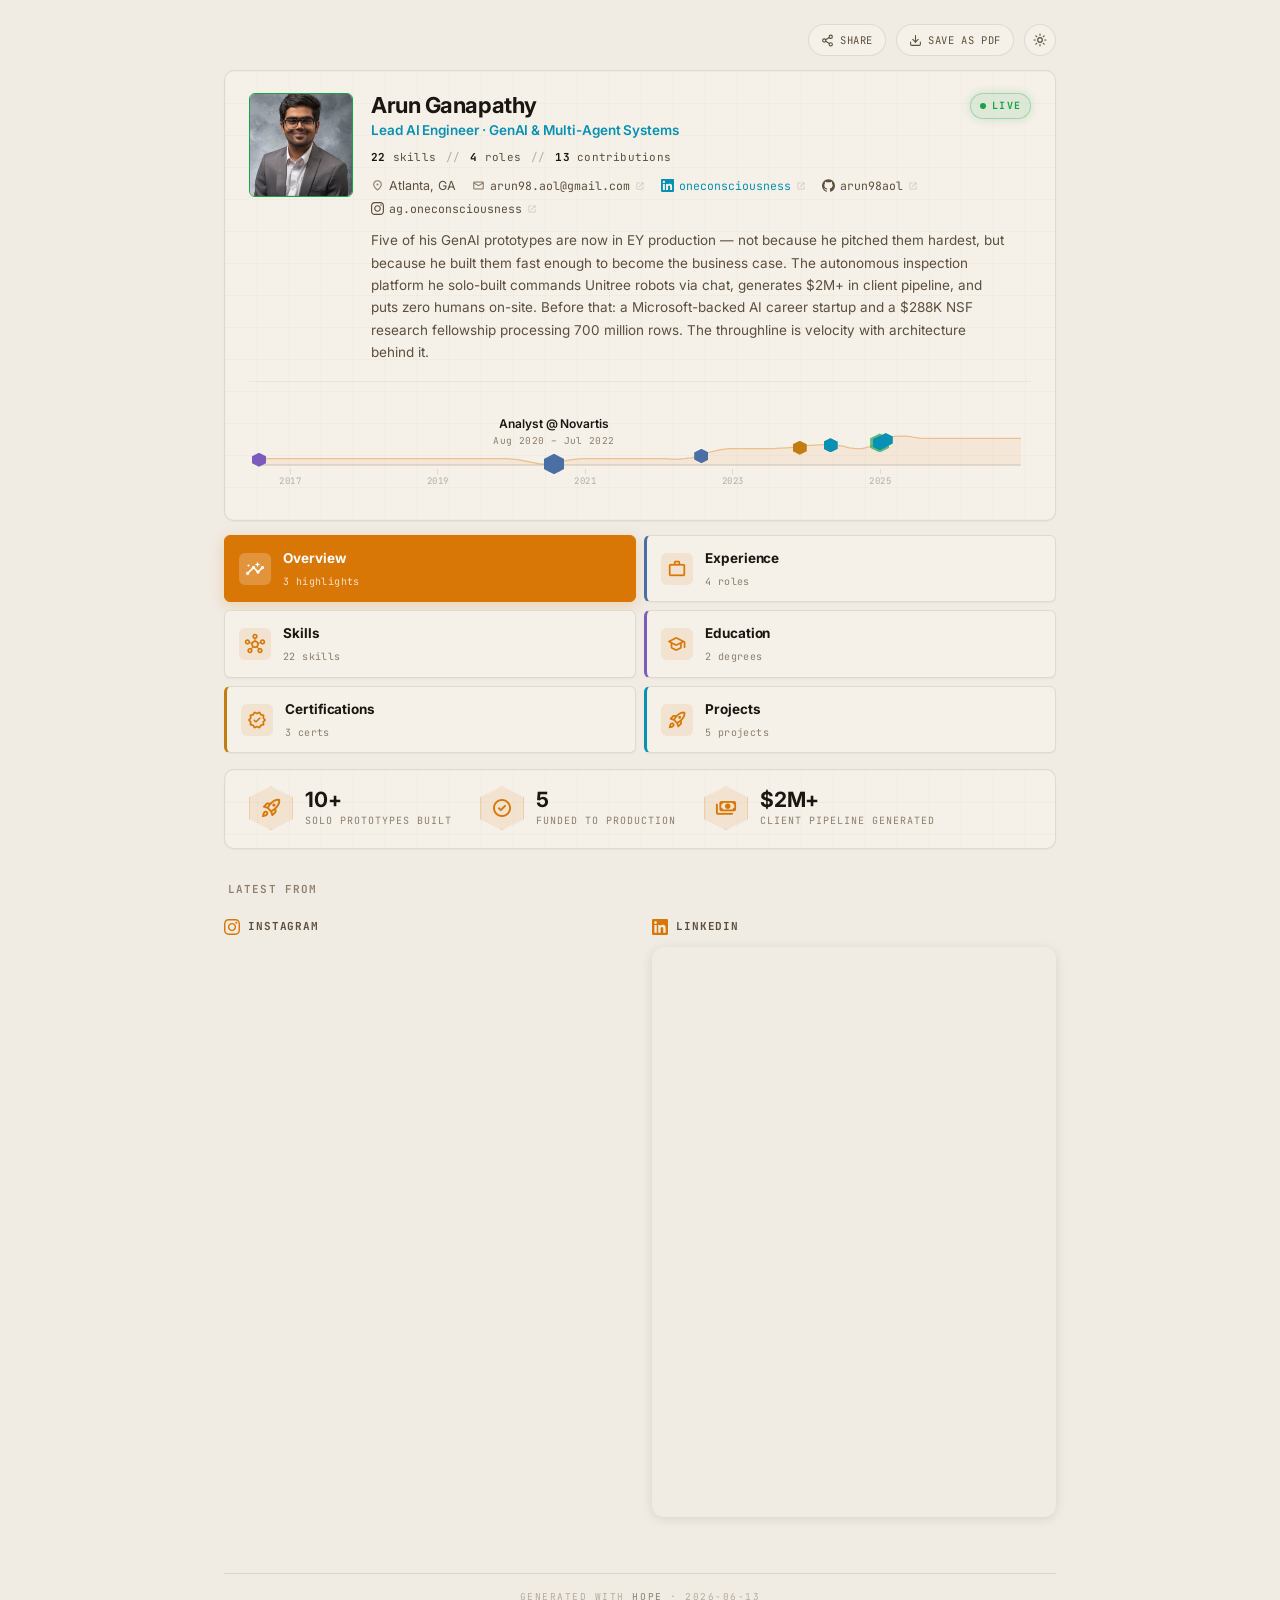
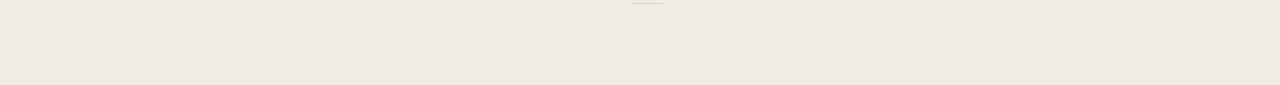
==== index.html @ b99823ac "Add live Instagram + LinkedIn post embeds to Overview pane" ====
<!doctype html>
<html data-hope-mode="published" lang="en" data-theme="light">
<head>
<meta charset="utf-8" />
<meta name="viewport" content="width=device-width, initial-scale=1" />
<title>Arun Ganapathy — Portfolio</title>
<meta name="hope:share-url" content="https://oneconsciousness.github.io/sonnet-4-6/" />
<meta property="og:type" content="profile" />
<meta property="og:title" content="Arun Ganapathy — Lead AI Engineer · GenAI &amp; Multi-Agent Systems" />
<meta property="og:description" content="AI engineer at EY who solo-builds GenAI prototypes in days — 5 reached production, $2M+ in client pipeline. Microsoft-backed founder, NSF researcher." />
<meta property="og:url" content="https://oneconsciousness.github.io/sonnet-4-6/" />
<meta property="og:image" content="https://oneconsciousness.github.io/sonnet-4-6/og-image.png" />
<meta property="og:image:width" content="1200" />
<meta property="og:image:height" content="630" />
<meta name="twitter:card" content="summary_large_image" />
<meta name="twitter:title" content="Arun Ganapathy — Lead AI Engineer · GenAI &amp; Multi-Agent Systems" />
<meta name="twitter:description" content="AI engineer at EY who solo-builds GenAI prototypes in days — 5 reached production, $2M+ in client pipeline. Microsoft-backed founder, NSF researcher." />
<meta name="twitter:image" content="https://oneconsciousness.github.io/sonnet-4-6/og-image.png" />
<meta name="generator" content="Hope — github.com/oneconsciousness/claude-job-hunt-with-hope" />
<script type="application/ld+json">
{
  "@context": "https://schema.org",
  "@type": "ProfilePage",
  "dateCreated": "2026-06-13",
  "about": { "@type": "Person", "name": "Arun Ganapathy", "jobTitle": "Lead AI Engineer · GenAI &amp; Multi-Agent Systems" },
  "creator": {
    "@type": "SoftwareApplication",
    "name": "Hope",
    "applicationCategory": "BusinessApplication",
    "url": "https://github.com/oneconsciousness/claude-job-hunt-with-hope"
  }
}
</script>
<link rel="preconnect" href="https://fonts.googleapis.com">
<link rel="preconnect" href="https://fonts.gstatic.com" crossorigin>
<link href="https://fonts.googleapis.com/css2?family=Inter:wght@400;500;600;700;800&family=JetBrains+Mono:wght@400;500;600;700&display=swap" rel="stylesheet">
<link href="https://fonts.googleapis.com/css2?family=Material+Symbols+Rounded:opsz,wght,FILL,GRAD@20..48,400..700,0..1,-50..200" rel="stylesheet">
<script>
(function () {
  try {
    var t = localStorage.getItem('hope-portfolio-theme');
    if (t === 'light' || t === 'dark') document.documentElement.setAttribute('data-theme', t);
  } catch (e) {}
})();
</script>
<link rel="stylesheet" href="portfolio.css" />
</head>
<body>
<div class="wrap" id="top">

  <div class="topbar materialize">
    <div class="share-wrap">
      <button id="share-btn" class="action-btn" type="button" aria-label="Share this portfolio" aria-haspopup="true" aria-expanded="false">
        <svg viewBox="0 0 24 24" fill="none" stroke="currentColor" stroke-width="2" stroke-linecap="round" stroke-linejoin="round"><circle cx="18" cy="5" r="3"></circle><circle cx="6" cy="12" r="3"></circle><circle cx="18" cy="19" r="3"></circle><path d="M8.59 13.51l6.83 3.98M15.41 6.51l-6.82 3.98"></path></svg>
        <span>Share</span>
      </button>
      <div id="share-menu" hidden role="menu" aria-label="Share this portfolio">
        <button class="share-item" type="button" role="menuitem" data-share="copy"><svg viewBox="0 0 24 24" fill="none" stroke="currentColor" stroke-width="2" stroke-linecap="round" stroke-linejoin="round"><path d="M10 13a5 5 0 0 0 7.54.54l3-3a5 5 0 0 0-7.07-7.07l-1.72 1.71"></path><path d="M14 11a5 5 0 0 0-7.54-.54l-3 3a5 5 0 0 0 7.07 7.07l1.71-1.71"></path></svg>Copy link</button>
        <button class="share-item" type="button" role="menuitem" data-share="linkedin"><svg xmlns="http://www.w3.org/2000/svg" viewBox="0 0 24 24" fill="currentColor"><path d="M20.447 20.452h-3.554v-5.569c0-1.328-.027-3.037-1.852-3.037-1.853 0-2.136 1.445-2.136 2.939v5.667H9.351V9h3.414v1.561h.046c.477-.9 1.637-1.85 3.37-1.85 3.601 0 4.267 2.37 4.267 5.455v6.286zM5.337 7.433c-1.144 0-2.063-.926-2.063-2.065 0-1.138.92-2.063 2.063-2.063 1.14 0 2.064.925 2.064 2.063 0 1.139-.925 2.065-2.064 2.065zm1.782 13.019H3.555V9h3.564v11.452zM22.225 0H1.771C.792 0 0 .774 0 1.729v20.542C0 23.227.792 24 1.771 24h20.451C23.2 24 24 23.227 24 22.271V1.729C24 .774 23.2 0 22.222 0h.003z"/></svg>LinkedIn</button>
        <button class="share-item" type="button" role="menuitem" data-share="x"><svg xmlns="http://www.w3.org/2000/svg" viewBox="0 0 24 24" fill="currentColor"><path d="M14.234 10.162 22.977 0h-2.072l-7.591 8.824L7.251 0H.258l9.168 13.343L.258 24H2.33l8.016-9.318L16.749 24h6.993zm-2.837 3.299-.929-1.329L3.076 1.56h3.182l5.965 8.532.929 1.329 7.754 11.09h-3.182z"/></svg>X</button>
        <button class="share-item" type="button" role="menuitem" data-share="whatsapp"><svg xmlns="http://www.w3.org/2000/svg" viewBox="0 0 24 24" fill="currentColor"><path d="M17.472 14.382c-.297-.149-1.758-.867-2.03-.967-.273-.099-.471-.148-.67.15-.197.297-.767.966-.94 1.164-.173.199-.347.223-.644.075-.297-.15-1.255-.463-2.39-1.475-.883-.788-1.48-1.761-1.653-2.059-.173-.297-.018-.458.13-.606.134-.133.298-.347.446-.52.149-.174.198-.298.298-.497.099-.198.05-.371-.025-.52-.075-.149-.669-1.612-.916-2.207-.242-.579-.487-.5-.669-.51-.173-.008-.371-.01-.57-.01-.198 0-.52.074-.792.372-.272.297-1.04 1.016-1.04 2.479 0 1.462 1.065 2.875 1.213 3.074.149.198 2.096 3.2 5.077 4.487.709.306 1.262.489 1.694.625.712.227 1.36.195 1.871.118.571-.085 1.758-.719 2.006-1.413.248-.694.248-1.289.173-1.413-.074-.124-.272-.198-.57-.347m-5.421 7.403h-.004a9.87 9.87 0 01-5.031-1.378l-.361-.214-3.741.982.998-3.648-.235-.374a9.86 9.86 0 01-1.51-5.26c.001-5.45 4.436-9.884 9.888-9.884 2.64 0 5.122 1.03 6.988 2.898a9.825 9.825 0 012.893 6.994c-.003 5.45-4.437 9.884-9.885 9.884m8.413-18.297A11.815 11.815 0 0012.05 0C5.495 0 .16 5.335.157 11.892c0 2.096.547 4.142 1.588 5.945L.057 24l6.305-1.654a11.882 11.882 0 005.683 1.448h.005c6.554 0 11.89-5.335 11.893-11.893a11.821 11.821 0 00-3.48-8.413Z"/></svg>WhatsApp</button>
        <button class="share-item" type="button" role="menuitem" data-share="email"><svg viewBox="0 0 24 24" fill="none" stroke="currentColor" stroke-width="2" stroke-linecap="round" stroke-linejoin="round"><path d="M4 4h16c1.1 0 2 .9 2 2v12c0 1.1-.9 2-2 2H4c-1.1 0-2-.9-2-2V6c0-1.1.9-2 2-2z"></path><polyline points="22,6 12,13 2,6"></polyline></svg>Email</button>
      </div>
    </div>
    <button id="pdf-btn" class="action-btn" type="button" aria-label="Save as PDF">
      <svg viewBox="0 0 24 24" fill="none" stroke="currentColor" stroke-width="2" stroke-linecap="round" stroke-linejoin="round"><path d="M21 15v4a2 2 0 0 1-2 2H5a2 2 0 0 1-2-2v-4"></path><path d="M7 10l5 5 5-5"></path><path d="M12 15V3"></path></svg>
      <span>Save as PDF</span>
    </button>
    <button id="theme-toggle" class="theme-toggle" aria-label="Toggle theme" type="button">
      <svg class="icon-sun" viewBox="0 0 24 24" fill="none" stroke="currentColor" stroke-width="2" stroke-linecap="round" stroke-linejoin="round"><circle cx="12" cy="12" r="4"></circle><path d="M12 2v2M12 20v2M4.93 4.93l1.41 1.41M17.66 17.66l1.41 1.41M2 12h2M20 12h2M4.93 19.07l1.41-1.41M17.66 6.34l1.41-1.41"></path></svg>
      <svg class="icon-moon" viewBox="0 0 24 24" fill="none" stroke="currentColor" stroke-width="2" stroke-linecap="round" stroke-linejoin="round"><path d="M21 12.79A9 9 0 1 1 11.21 3 7 7 0 0 0 21 12.79z"></path></svg>
    </button>
  </div>

  <!-- IDENTITY -->
  <div class="identity-card materialize stagger-1">
    <div class="identity-row">
      <label class="photo-upload has-photo" id="photo-upload" for="photo-input">
        <span class="upload-prompt"><span class="material-symbols-rounded">add_a_photo</span><span>Photo</span></span>
        <img id="photo-preview" src="[data-uri]" alt="Arun Ganapathy" />
        <input type="file" accept="image/*" id="photo-input" />
        <button class="photo-remove" id="photo-remove" type="button" aria-label="Remove photo">
          <span class="material-symbols-rounded">close</span>
        </button>
      </label>
      <div class="identity-info">
        <div class="identity-top">
          <div class="identity-name-block">
            <h1 class="name">Arun Ganapathy</h1>
            <p class="headline">Lead AI Engineer &middot; GenAI &amp; Multi-Agent Systems</p>
          </div>
          <span class="live-pill"><span class="dot"></span>LIVE</span>
        </div>
        <div class="stats-row">
          <span><strong>22</strong> skills</span><span class="sep">//</span>
          <span><strong>4</strong> roles</span><span class="sep">//</span>
          <span><strong>13</strong> contributions</span>
        </div>
        <div class="contact-row">
          <span class="item location"><span class="material-symbols-rounded">location_on</span>Atlanta, GA</span>
          <a class="item" href="mailto:arun98.aol@gmail.com" target="_blank" rel="noopener">
            <span class="material-symbols-rounded">mail</span>arun98.aol@gmail.com
            <span class="material-symbols-rounded ext">open_in_new</span>
          </a>
          <a class="item linkedin" href="https://linkedin.com/in/oneconsciousness" target="_blank" rel="noopener">
            <svg xmlns="http://www.w3.org/2000/svg" viewBox="0 0 24 24" fill="currentColor"><path d="M20.447 20.452h-3.554v-5.569c0-1.328-.027-3.037-1.852-3.037-1.853 0-2.136 1.445-2.136 2.939v5.667H9.351V9h3.414v1.561h.046c.477-.9 1.637-1.85 3.37-1.85 3.601 0 4.267 2.37 4.267 5.455v6.286zM5.337 7.433c-1.144 0-2.063-.926-2.063-2.065 0-1.138.92-2.063 2.063-2.063 1.14 0 2.064.925 2.064 2.063 0 1.139-.925 2.065-2.064 2.065zm1.782 13.019H3.555V9h3.564v11.452zM22.225 0H1.771C.792 0 0 .774 0 1.729v20.542C0 23.227.792 24 1.771 24h20.451C23.2 24 24 23.227 24 22.271V1.729C24 .774 23.2 0 22.222 0h.003z"/></svg>oneconsciousness
            <span class="material-symbols-rounded ext">open_in_new</span>
          </a>
          <a class="item" href="https://github.com/arun98aol" target="_blank" rel="noopener">
            <svg xmlns="http://www.w3.org/2000/svg" viewBox="0 0 24 24" fill="currentColor"><path d="M12 .297c-6.63 0-12 5.373-12 12 0 5.303 3.438 9.8 8.205 11.385.6.113.82-.258.82-.577 0-.285-.01-1.04-.015-2.04-3.338.724-4.042-1.61-4.042-1.61C4.422 18.07 3.633 17.7 3.633 17.7c-1.087-.744.084-.729.084-.729 1.205.084 1.838 1.236 1.838 1.236 1.07 1.835 2.809 1.305 3.495.998.108-.776.417-1.305.76-1.605-2.665-.3-5.466-1.332-5.466-5.93 0-1.31.465-2.38 1.235-3.22-.135-.303-.54-1.523.105-3.176 0 0 1.005-.322 3.3 1.23.96-.267 1.98-.399 3-.405 1.02.006 2.04.138 3 .405 2.28-1.552 3.285-1.23 3.285-1.23.645 1.653.24 2.873.12 3.176.765.84 1.23 1.91 1.23 3.22 0 4.61-2.805 5.625-5.475 5.92.42.36.81 1.096.81 2.22 0 1.606-.015 2.896-.015 3.286 0 .315.21.69.825.57C20.565 22.092 24 17.592 24 12.297c0-6.627-5.373-12-12-12"/></svg>arun98aol
            <span class="material-symbols-rounded ext">open_in_new</span>
          </a>
          <a class="item" href="https://instagram.com/ag.oneconsciousness" target="_blank" rel="noopener">
            <svg xmlns="http://www.w3.org/2000/svg" viewBox="0 0 24 24" fill="currentColor"><path d="M12 2.163c3.204 0 3.584.012 4.85.07 3.252.148 4.771 1.691 4.919 4.919.058 1.265.069 1.645.069 4.849 0 3.205-.012 3.584-.069 4.849-.149 3.225-1.664 4.771-4.919 4.919-1.266.058-1.644.07-4.85.07-3.204 0-3.584-.012-4.849-.07-3.26-.149-4.771-1.699-4.919-4.92-.058-1.265-.07-1.644-.07-4.849 0-3.204.013-3.583.07-4.849.149-3.227 1.664-4.771 4.919-4.919 1.266-.057 1.645-.069 4.849-.069zm0-2.163c-3.259 0-3.667.014-4.947.072-4.358.2-6.78 2.618-6.98 6.98-.059 1.281-.073 1.689-.073 4.948 0 3.259.014 3.668.072 4.948.2 4.358 2.618 6.78 6.98 6.98 1.281.058 1.689.072 4.948.072 3.259 0 3.668-.014 4.948-.072 4.354-.2 6.782-2.618 6.979-6.98.059-1.28.073-1.689.073-4.948 0-3.259-.014-3.667-.072-4.947-.196-4.354-2.617-6.78-6.979-6.98-1.281-.059-1.69-.073-4.949-.073zm0 5.838c-3.403 0-6.162 2.759-6.162 6.162s2.759 6.163 6.162 6.163 6.162-2.759 6.162-6.163c0-3.403-2.759-6.162-6.162-6.162zm0 10.162c-2.209 0-4-1.79-4-4 0-2.209 1.791-4 4-4s4 1.791 4 4c0 2.21-1.791 4-4 4zm6.406-11.845c-.796 0-1.441.645-1.441 1.44s.645 1.44 1.441 1.44c.795 0 1.439-.645 1.439-1.44s-.644-1.44-1.439-1.44z"/></svg>ag.oneconsciousness
            <span class="material-symbols-rounded ext">open_in_new</span>
          </a>
        </div>
        <p class="summary">Five of his GenAI prototypes are now in EY production — not because he pitched them hardest, but because he built them fast enough to become the business case. The autonomous inspection platform he solo-built commands Unitree robots via chat, generates $2M+ in client pipeline, and puts zero humans on-site. Before that: a Microsoft-backed AI career startup and a $288K NSF research fellowship processing 700 million rows. The throughline is velocity with architecture behind it.</p>
      </div>
    </div>
    <div id="throughline" class="tl-strip" role="group" aria-label="Career timeline" hidden></div>
  </div>

  <!-- PRINT TOC -->
  <nav class="print-toc" aria-hidden="true">
    <div class="print-toc-title">Contents</div>
    <div class="print-toc-links">
      <a href="#pane-overview"><span class="toc-chip"></span>Overview</a>
      <a href="#pane-experience"><span class="toc-chip"></span>Experience</a>
      <a href="#pane-skills"><span class="toc-chip"></span>Skills</a>
      <a href="#pane-education"><span class="toc-chip"></span>Education</a>
      <a href="#pane-certifications"><span class="toc-chip"></span>Certifications</a>
      <a href="#pane-projects"><span class="toc-chip"></span>Projects</a>
    </div>
  </nav>

  <!-- SECTION TABS -->
  <div class="section-grid materialize stagger-2">
    <button class="section-btn" data-section="overview" type="button">
      <span class="icon"><span class="material-symbols-rounded">insights</span></span>
      <span class="body">
        <span class="label">Overview</span>
        <span class="meta">
          <span class="count">3 highlights</span>
        </span>
      </span>
    </button>
    <button class="section-btn active" data-section="experience" style="--conf-color: var(--accent-emerald)" type="button">
      <span class="icon"><span class="material-symbols-rounded">work</span></span>
      <span class="body">
        <span class="label">Experience</span>
        <span class="meta">
          <span class="count">4 roles</span>
          <span class="integrity">
            <span class="bar-track"><span class="bar-fill" style="width: 92%"></span></span>
            <span class="pct">92%</span>
          </span>
        </span>
      </span>
    </button>
    <button class="section-btn" data-section="skills" style="--conf-color: var(--accent-emerald)" type="button">
      <span class="icon"><span class="material-symbols-rounded">hub</span></span>
      <span class="body">
        <span class="label">Skills</span>
        <span class="meta">
          <span class="count">22 skills</span>
          <span class="integrity">
            <span class="bar-track"><span class="bar-fill" style="width: 90%"></span></span>
            <span class="pct">90%</span>
          </span>
        </span>
      </span>
    </button>
    <button class="section-btn" data-section="education" style="--conf-color: var(--accent-emerald)" type="button">
      <span class="icon"><span class="material-symbols-rounded">school</span></span>
      <span class="body">
        <span class="label">Education</span>
        <span class="meta">
          <span class="count">2 degrees</span>
          <span class="integrity">
            <span class="bar-track"><span class="bar-fill" style="width: 87%"></span></span>
            <span class="pct">87%</span>
          </span>
        </span>
      </span>
    </button>
    <button class="section-btn" data-section="certifications" style="--conf-color: var(--accent-emerald)" type="button">
      <span class="icon"><span class="material-symbols-rounded">verified</span></span>
      <span class="body">
        <span class="label">Certifications</span>
        <span class="meta">
          <span class="count">3 certs</span>
          <span class="integrity">
            <span class="bar-track"><span class="bar-fill" style="width: 90%"></span></span>
            <span class="pct">90%</span>
          </span>
        </span>
      </span>
    </button>
    <button class="section-btn" data-section="projects" style="--conf-color: var(--accent-emerald)" type="button">
      <span class="icon"><span class="material-symbols-rounded">rocket_launch</span></span>
      <span class="body">
        <span class="label">Projects</span>
        <span class="meta">
          <span class="count">5 projects</span>
          <span class="integrity">
            <span class="bar-track"><span class="bar-fill" style="width: 92%"></span></span>
            <span class="pct">92%</span>
          </span>
        </span>
      </span>
    </button>
  </div>

  <!-- OVERVIEW PANE -->
  <div class="section-pane" data-pane="overview" id="pane-overview">
    <section class="summary-band">
      <div class="summary-stats">
        <div class="summary-stat hex-kpi">
          <span class="hex"><span class="material-symbols-rounded">rocket_launch</span></span>
          <span class="stat-text">
            <span class="stat-value">10+</span>
            <span class="stat-label">solo prototypes built</span>
          </span>
        </div>
        <div class="summary-stat hex-kpi">
          <span class="hex"><span class="material-symbols-rounded">check_circle</span></span>
          <span class="stat-text">
            <span class="stat-value">5</span>
            <span class="stat-label">funded to production</span>
          </span>
        </div>
        <div class="summary-stat hex-kpi">
          <span class="hex"><span class="material-symbols-rounded">payments</span></span>
          <span class="stat-text">
            <span class="stat-value">$2M+</span>
            <span class="stat-label">client pipeline generated</span>
          </span>
        </div>
      </div>
    </section>

  <!-- SOCIAL FEED -->
  <div class="social-feed-section" style="margin-top: 2rem; padding: 0 0 1.5rem;">
    <div style="display: flex; align-items: center; gap: 0.5rem; margin-bottom: 1.25rem; padding: 0 0.25rem;">
      <span style="font-family: var(--font-mono); font-size: 11px; font-weight: 600; text-transform: uppercase; letter-spacing: 0.1em; color: var(--text-muted);">Latest from</span>
    </div>
    <div style="display: grid; grid-template-columns: 1fr 1fr; gap: 1.5rem; align-items: start;">

      <!-- Instagram -->
      <div>
        <div style="display: flex; align-items: center; gap: 0.5rem; margin-bottom: 0.75rem;">
          <svg xmlns="http://www.w3.org/2000/svg" width="16" height="16" viewBox="0 0 24 24" fill="currentColor" style="color: var(--accent-orange);"><path d="M12 2.163c3.204 0 3.584.012 4.85.07 3.252.148 4.771 1.691 4.919 4.919.058 1.265.069 1.645.069 4.849 0 3.205-.012 3.584-.069 4.849-.149 3.225-1.664 4.771-4.919 4.919-1.266.058-1.644.07-4.85.07-3.204 0-3.584-.012-4.849-.07-3.26-.149-4.771-1.699-4.919-4.92-.058-1.265-.07-1.644-.07-4.849 0-3.204.013-3.583.07-4.849.149-3.227 1.664-4.771 4.919-4.919 1.266-.057 1.645-.069 4.849-.069zm0-2.163c-3.259 0-3.667.014-4.947.072-4.358.2-6.78 2.618-6.98 6.98-.059 1.281-.073 1.689-.073 4.948 0 3.259.014 3.668.072 4.948.2 4.358 2.618 6.78 6.98 6.98 1.281.058 1.689.072 4.948.072 3.259 0 3.668-.014 4.948-.072 4.354-.2 6.782-2.618 6.979-6.98.059-1.28.073-1.689.073-4.948 0-3.259-.014-3.667-.072-4.947-.196-4.354-2.617-6.78-6.979-6.98-1.281-.059-1.69-.073-4.949-.073zm0 5.838c-3.403 0-6.162 2.759-6.162 6.162s2.759 6.163 6.162 6.163 6.162-2.759 6.162-6.163c0-3.403-2.759-6.162-6.162-6.162zm0 10.162c-2.209 0-4-1.79-4-4 0-2.209 1.791-4 4-4s4 1.791 4 4c0 2.21-1.791 4-4 4zm6.406-11.845c-.796 0-1.441.645-1.441 1.44s.645 1.44 1.441 1.44c.795 0 1.439-.645 1.439-1.44s-.644-1.44-1.439-1.44z"/></svg>
          <span style="font-family: var(--font-mono); font-size: 11px; font-weight: 700; text-transform: uppercase; letter-spacing: 0.08em; color: var(--text-secondary);">Instagram</span>
        </div>
        <blockquote class="instagram-media"
          data-instgrm-captioned
          data-instgrm-permalink="https://www.instagram.com/p/DZImFSAE1W0/?utm_source=ig_embed&utm_campaign=loading"
          data-instgrm-version="14"
          style="background:#FFF;border:0;border-radius:12px;box-shadow:0 2px 12px rgba(0,0,0,0.10);margin:0;max-width:100%;min-width:280px;padding:0;width:100%;">
        </blockquote>
        <script async src="//www.instagram.com/embed.js"></script>
      </div>

      <!-- LinkedIn -->
      <div>
        <div style="display: flex; align-items: center; gap: 0.5rem; margin-bottom: 0.75rem;">
          <svg xmlns="http://www.w3.org/2000/svg" width="16" height="16" viewBox="0 0 24 24" fill="currentColor" style="color: var(--accent-orange);"><path d="M20.447 20.452h-3.554v-5.569c0-1.328-.027-3.037-1.852-3.037-1.853 0-2.136 1.445-2.136 2.939v5.667H9.351V9h3.414v1.561h.046c.477-.9 1.637-1.85 3.37-1.85 3.601 0 4.267 2.37 4.267 5.455v6.286zM5.337 7.433c-1.144 0-2.063-.926-2.063-2.065 0-1.138.92-2.063 2.063-2.063 1.14 0 2.064.925 2.064 2.063 0 1.139-.925 2.065-2.064 2.065zm1.782 13.019H3.555V9h3.564v11.452zM22.225 0H1.771C.792 0 0 .774 0 1.729v20.542C0 23.227.792 24 1.771 24h20.451C23.2 24 24 23.227 24 22.271V1.729C24 .774 23.2 0 22.222 0h.003z"/></svg>
          <span style="font-family: var(--font-mono); font-size: 11px; font-weight: 700; text-transform: uppercase; letter-spacing: 0.08em; color: var(--text-secondary);">LinkedIn</span>
        </div>
        <div style="border-radius:12px;overflow:hidden;box-shadow:0 2px 12px rgba(0,0,0,0.10);">
          <iframe
            src="https://www.linkedin.com/embed/feed/update/urn:li:share:7471382850517221376"
            height="570"
            width="100%"
            frameborder="0"
            allowfullscreen=""
            title="Embedded LinkedIn post"
            style="display:block;border-radius:12px;">
          </iframe>
        </div>
      </div>

    </div>
  </div>
    <a class="backtotop" href="#top" aria-hidden="true">&uarr; Contents</a>
  </div>

  <!-- EXPERIENCE PANE -->
  <div class="section-pane active" data-pane="experience" id="pane-experience">

    <!-- EY -->
    <div class="item-card is-current expanded" data-expand id="tl-exp-ey">
      <span class="accent-bar"></span>
      <div class="item-head">
        <img class="org-logo" src="https://www.google.com/s2/favicons?domain=ey.com&sz=128"
             alt="EY" width="44" height="44"
             onerror="this.outerHTML='&lt;span class=&quot;org-fallback&quot;&gt;E&lt;/span&gt;';">
        <div class="item-info">
          <div class="title-row">
            <span class="role-title">Lead AI Engineer</span>
            <span class="active-pill">Active</span>
          </div>
          <span class="role-company">EY</span>
          <span class="role-dates">Jan 2025 &ndash; Present</span>
        </div>
        <div class="item-meta">
          <span class="contrib-pill">5 contributions</span>
          <span class="hex-kpi" title="Individual contributions"><span class="hex"><span class="material-symbols-rounded">person</span></span><span class="num">5</span></span>
          <span class="hex-kpi" title="Leadership contributions"><span class="hex"><span class="material-symbols-rounded">groups</span></span><span class="num">2</span></span>
          <span class="hex-kpi" title="Quantified outcomes"><span class="hex"><span class="material-symbols-rounded">monitoring</span></span><span class="num">5</span></span>
          <span class="chevron"><span class="material-symbols-rounded">expand_more</span></span>
        </div>
      </div>
      <div class="item-body">
        <div class="item-body-inner">
          <div class="item-divider"></div>
          <div class="contrib-group">
            <div class="group-header ic">
              <span class="material-symbols-rounded">person</span>
              <span class="title">Individual Contributions</span>
              <span class="bar"></span>
            </div>
            <article class="contrib ic">
              <div class="contrib-head">
                <span class="contrib-num">01</span>
                <span class="material-symbols-rounded type-icon">person</span>
                <span class="contrib-domain">Innovation Team</span>
                <span class="scope-badge">company-wide</span>
                <span class="metric-badge achieved">
                  <span class="val">5 of 10+</span>
                  <span class="arrow">&check;</span>
                  <span class="subj">prototypes funded to production</span>
                </span>
              </div>
              <p class="contrib-action">Five of ten GenAI prototypes funded in under a year. The unifying factor wasn&rsquo;t a compelling pitch deck &mdash; it was that every prototype was production-adaptable on day one: multi-agent orchestration, document intelligence, physical AI. Each one became its own business case before the client asked for one.</p>
              <div class="contrib-impact">
                <span class="material-symbols-rounded">arrow_forward</span>
                <p>Solo-built pipeline cut delivery timelines from months to weeks; 5 of 10+ prototypes now in production.</p>
              </div>
              <div class="contrib-skills">
                <span class="skill-chip" data-cat="methods">Multi-Agent Orchestration</span>
                <span class="skill-chip" data-cat="methods">Rapid Prototyping</span>
                <span class="skill-chip" data-cat="methods">Claude Code</span>
                <span class="skill-chip" data-cat="programming">Python</span>
              </div>
            </article>
            <article class="contrib ic">
              <div class="contrib-head">
                <span class="contrib-num">02</span>
                <span class="material-symbols-rounded type-icon">person</span>
                <span class="contrib-domain">Physical AI</span>
                <span class="scope-badge">enterprise</span>
                <span class="metric-badge">
                  <span class="val">$2M+</span>
                  <span class="arrow">&uarr;</span>
                  <span class="subj">client pipeline generated</span>
                </span>
              </div>
              <p class="contrib-action">Enterprise inspection zones are hazardous by design. The platform I built lets clients bring their own data and AI models, command a Unitree GO2 robot through a chat interface, receive factory-level warnings in real time, and walk away with actionable inspection reports &mdash; zero humans on-site, five-minute inspection cycles.</p>
              <div class="contrib-impact">
                <span class="material-symbols-rounded">arrow_forward</span>
                <p>$2M+ in client pipeline generated. Production-ready platform with enterprise UX.</p>
              </div>
              <div class="contrib-skills">
                <span class="skill-chip" data-cat="domain">Unitree GO2</span>
                <span class="skill-chip" data-cat="domain">ROS2</span>
                <span class="skill-chip" data-cat="domain">Azure IoT Hub</span>
                <span class="skill-chip" data-cat="tools">MCP Protocol</span>
                <span class="skill-chip" data-cat="domain">Azure OpenAI</span>
              </div>
            </article>
            <article class="contrib ic">
              <div class="contrib-head">
                <span class="contrib-num">03</span>
                <span class="material-symbols-rounded type-icon">person</span>
                <span class="contrib-domain">Workflow Automation</span>
                <span class="scope-badge">company-wide</span>
                <span class="metric-badge">
                  <span class="val">3 wks &rarr; 2 days</span>
                  <span class="arrow">&darr;</span>
                  <span class="subj">enterprise approval cycle</span>
                </span>
              </div>
              <p class="contrib-action">Enterprise approval cycles were measured in weeks. I designed a multi-agent system with Autogen and MCP that specialized each agent &mdash; intake, risk assessment, scheduling, data queries &mdash; and kept humans in the loop at exactly the decisions that needed them.</p>
              <div class="contrib-impact">
                <span class="material-symbols-rounded">arrow_forward</span>
                <p>Reduced enterprise approval cycles from 3 weeks to 2 days.</p>
              </div>
              <div class="contrib-skills">
                <span class="skill-chip" data-cat="tools">Autogen</span>
                <span class="skill-chip" data-cat="tools">MCP Protocol</span>
                <span class="skill-chip" data-cat="methods">Multi-Agent Orchestration</span>
                <span class="skill-chip" data-cat="programming">FastAPI</span>
              </div>
            </article>
            <article class="contrib ic">
              <div class="contrib-head">
                <span class="contrib-num">04</span>
                <span class="material-symbols-rounded type-icon">person</span>
                <span class="contrib-domain">Consumer AI</span>
                <span class="scope-badge">global</span>
                <span class="metric-badge achieved">
                  <span class="val">100K+</span>
                  <span class="arrow">&check;</span>
                  <span class="subj">users in 11 days</span>
                </span>
              </div>
              <p class="contrib-action">A global campaign needed an AI image generation app at consumer scale. I designed and shipped the full stack &mdash; FastAPI backend, React frontend, prompt editing, style selection, Azure deployment &mdash; in eleven days from a blank editor to 100,000 users.</p>
              <div class="contrib-skills">
                <span class="skill-chip" data-cat="programming">FastAPI</span>
                <span class="skill-chip" data-cat="programming">React</span>
                <span class="skill-chip" data-cat="domain">Azure OpenAI</span>
                <span class="skill-chip" data-cat="tools">Docker</span>
              </div>
            </article>
            <article class="contrib ic">
              <div class="contrib-head">
                <span class="contrib-num">05</span>
                <span class="material-symbols-rounded type-icon">person</span>
                <span class="contrib-domain">Platform Engineering</span>
                <span class="scope-badge">company-wide</span>
                <span class="metric-badge achieved">
                  <span class="val">15+</span>
                  <span class="arrow">&check;</span>
                  <span class="subj">repos contributed</span>
                </span>
              </div>
              <p class="contrib-action">Built MCP servers enabling standardized tool integration across agent frameworks. Contributed to 15+ repositories on the enterprise multi-agent platform spanning Python and TypeScript &mdash; gateway services, document ingestion, A2A communication, Kubernetes operator, and pgvector integration.</p>
              <div class="contrib-skills">
                <span class="skill-chip" data-cat="tools">LangGraph</span>
                <span class="skill-chip" data-cat="tools">A2A Protocol</span>
                <span class="skill-chip" data-cat="tools">Kubernetes</span>
                <span class="skill-chip" data-cat="programming">TypeScript</span>
              </div>
            </article>
          </div>
        </div>
      </div>
    </div>

    <!-- CareerX -->
    <div class="item-card" data-expand id="tl-exp-careerx">
      <span class="accent-bar"></span>
      <div class="item-head">
        <img class="org-logo" src="https://www.google.com/s2/favicons?domain=careerx.app&sz=128"
             alt="CareerX" width="44" height="44"
             onerror="this.outerHTML='&lt;span class=&quot;org-fallback&quot;&gt;C&lt;/span&gt;';">
        <div class="item-info">
          <div class="title-row">
            <span class="role-title">Founder &amp; CTO</span>
          </div>
          <span class="role-company">CareerX</span>
          <span class="role-dates">May 2024 &ndash; Dec 2024</span>
        </div>
        <div class="item-meta">
          <span class="contrib-pill">4 contributions</span>
          <span class="hex-kpi" title="Individual contributions"><span class="hex"><span class="material-symbols-rounded">person</span></span><span class="num">4</span></span>
          <span class="hex-kpi" title="Quantified outcomes"><span class="hex"><span class="material-symbols-rounded">monitoring</span></span><span class="num">3</span></span>
          <span class="chevron"><span class="material-symbols-rounded">expand_more</span></span>
        </div>
      </div>
      <div class="item-body">
        <div class="item-body-inner">
          <div class="item-divider"></div>
          <div class="contrib-group">
            <div class="group-header ic">
              <span class="material-symbols-rounded">person</span>
              <span class="title">Individual Contributions</span>
              <span class="bar"></span>
            </div>
            <article class="contrib ic">
              <div class="contrib-head">
                <span class="contrib-num">01</span>
                <span class="material-symbols-rounded type-icon">person</span>
                <span class="contrib-domain">HR Tech / Career AI</span>
                <span class="scope-badge">product</span>
                <span class="metric-badge achieved">
                  <span class="val">$250K</span>
                  <span class="arrow">&check;</span>
                  <span class="subj">Microsoft cloud credits secured</span>
                </span>
              </div>
              <p class="contrib-action">CareerX started as a blank Azure account and a Microsoft for Startups acceptance letter. I built the whole thing from zero: a graph database of skills with agentic management, a proprietary HTML-to-JSON resume converter that runs in under a second, and an RAG assistant that reduced data labelling errors by 90%.</p>
              <div class="contrib-impact">
                <span class="material-symbols-rounded">arrow_forward</span>
                <p>Microsoft for Startups Level 3 ($250K in credits). Full-stack GenAI platform shipped.</p>
              </div>
              <div class="contrib-skills">
                <span class="skill-chip" data-cat="tools">LangChain</span>
                <span class="skill-chip" data-cat="analytical">Graph Database</span>
                <span class="skill-chip" data-cat="domain">Azure OpenAI</span>
                <span class="skill-chip" data-cat="methods">RAG Pipelines</span>
              </div>
            </article>
            <article class="contrib ic">
              <div class="contrib-head">
                <span class="contrib-num">02</span>
                <span class="material-symbols-rounded type-icon">person</span>
                <span class="contrib-domain">ML Engineering</span>
                <span class="scope-badge">product</span>
                <span class="metric-badge">
                  <span class="val">90%</span>
                  <span class="arrow">&darr;</span>
                  <span class="subj">data labelling error reduction</span>
                </span>
              </div>
              <p class="contrib-action">Skill graph data labelling errors were degrading model quality. I designed an agentic database management workflow with RAG techniques &mdash; contextual retrieval and re-ranking over the skills graph &mdash; that nearly eliminated labelling noise.</p>
              <div class="contrib-skills">
                <span class="skill-chip" data-cat="methods">RAG Pipelines</span>
                <span class="skill-chip" data-cat="analytical">Graph Database</span>
                <span class="skill-chip" data-cat="tools">LangChain</span>
              </div>
            </article>
            <article class="contrib ic">
              <div class="contrib-head">
                <span class="contrib-num">03</span>
                <span class="material-symbols-rounded type-icon">person</span>
                <span class="contrib-domain">LLM Engineering</span>
                <span class="scope-badge">product</span>
                <span class="metric-badge achieved">
                  <span class="val">95%</span>
                  <span class="arrow">&check;</span>
                  <span class="subj">LLM task-choice accuracy</span>
                </span>
              </div>
              <p class="contrib-action">Accurate LLM task routing requires training data that doesn&rsquo;t exist yet. I built the synthetic data generation pipeline first, then fine-tuned LLMs via Azure OpenAI SDK. The result was a career recommendation engine that chose the right task 95% of the time.</p>
              <div class="contrib-skills">
                <span class="skill-chip" data-cat="methods">Fine-tuning LLMs</span>
                <span class="skill-chip" data-cat="domain">Azure OpenAI</span>
                <span class="skill-chip" data-cat="programming">Python</span>
              </div>
            </article>
            <article class="contrib ic">
              <div class="contrib-head">
                <span class="contrib-num">04</span>
                <span class="material-symbols-rounded type-icon">person</span>
                <span class="contrib-domain">Algorithm Design</span>
                <span class="scope-badge">product</span>
                <span class="metric-badge achieved">
                  <span class="val">&lt;1 sec</span>
                  <span class="arrow">&check;</span>
                  <span class="subj">HTML-to-JSON resume conversion</span>
                </span>
              </div>
              <p class="contrib-action">Resume parsing was slow and brittle. I invented a proprietary algorithm to convert dynamic HTML resumes to JSON and back in under a second &mdash; enabling portable resume data across any system that could read JSON.</p>
              <div class="contrib-skills">
                <span class="skill-chip" data-cat="programming">Python</span>
                <span class="skill-chip" data-cat="methods">NLP</span>
              </div>
            </article>
          </div>
        </div>
      </div>
    </div>

    <!-- University of Iowa -->
    <div class="item-card" data-expand id="tl-exp-iowa-research">
      <span class="accent-bar"></span>
      <div class="item-head">
        <img class="org-logo" src="https://www.google.com/s2/favicons?domain=uiowa.edu&sz=128"
             alt="University of Iowa" width="44" height="44"
             onerror="this.outerHTML='&lt;span class=&quot;org-fallback&quot;&gt;U&lt;/span&gt;';">
        <div class="item-info">
          <div class="title-row">
            <span class="role-title">Data Scientist &mdash; Research Assistant</span>
          </div>
          <span class="role-company">University of Iowa</span>
          <span class="role-dates">Aug 2022 &ndash; May 2024</span>
        </div>
        <div class="item-meta">
          <span class="contrib-pill">2 contributions</span>
          <span class="hex-kpi" title="Individual contributions"><span class="hex"><span class="material-symbols-rounded">person</span></span><span class="num">2</span></span>
          <span class="hex-kpi" title="Quantified outcomes"><span class="hex"><span class="material-symbols-rounded">monitoring</span></span><span class="num">2</span></span>
          <span class="chevron"><span class="material-symbols-rounded">expand_more</span></span>
        </div>
      </div>
      <div class="item-body">
        <div class="item-body-inner">
          <div class="item-divider"></div>
          <div class="contrib-group">
            <div class="group-header ic">
              <span class="material-symbols-rounded">person</span>
              <span class="title">Individual Contributions</span>
              <span class="bar"></span>
            </div>
            <article class="contrib ic">
              <div class="contrib-head">
                <span class="contrib-num">01</span>
                <span class="material-symbols-rounded type-icon">person</span>
                <span class="contrib-domain">NSF Research · $288K</span>
                <span class="scope-badge">department</span>
                <span class="metric-badge">
                  <span class="val">80%</span>
                  <span class="arrow">&uarr;</span>
                  <span class="subj">data exploration rate</span>
                </span>
              </div>
              <p class="contrib-action">The NSF-funded People Analytics project at Iowa was a 700-million-row problem. I built the PySpark, Dask, and Polars pipelines that made it tractable &mdash; cutting the time needed to explore a new dataset slice by 80% and achieving an 85% increase in overall project efficiency through meticulous QC, A/B testing, and validation pipelines.</p>
              <div class="contrib-skills">
                <span class="skill-chip" data-cat="analytical">PySpark</span>
                <span class="skill-chip" data-cat="analytical">Statistical Analysis</span>
                <span class="skill-chip" data-cat="programming">Python</span>
                <span class="skill-chip" data-cat="programming">R</span>
              </div>
            </article>
            <article class="contrib ic">
              <div class="contrib-head">
                <span class="contrib-num">02</span>
                <span class="material-symbols-rounded type-icon">person</span>
                <span class="contrib-domain">Academic Research</span>
                <span class="scope-badge">department</span>
                <span class="metric-badge achieved">
                  <span class="val">100%</span>
                  <span class="arrow">&check;</span>
                  <span class="subj">scholarship through NSF fellowship</span>
                </span>
              </div>
              <p class="contrib-action">Secured a competitive NSF-funded Research Fellowship with full scholarship to work as the primary researcher on a People Analytics project. Led statistical analysis, data modeling, and methodological presentation. Publication forthcoming.</p>
              <div class="contrib-skills">
                <span class="skill-chip" data-cat="analytical">Statistical Analysis</span>
                <span class="skill-chip" data-cat="programming">R</span>
              </div>
            </article>
          </div>
        </div>
      </div>
    </div>

    <!-- Novartis -->
    <div class="item-card" data-expand id="tl-exp-novartis">
      <span class="accent-bar"></span>
      <div class="item-head">
        <img class="org-logo" src="https://www.google.com/s2/favicons?domain=novartis.com&sz=128"
             alt="Novartis Healthcare" width="44" height="44"
             onerror="this.outerHTML='&lt;span class=&quot;org-fallback&quot;&gt;N&lt;/span&gt;';">
        <div class="item-info">
          <div class="title-row">
            <span class="role-title">Associate Analyst &rarr; Business Analyst</span>
          </div>
          <span class="role-company">Novartis Healthcare</span>
          <span class="role-dates">Aug 2020 &ndash; Jul 2022</span>
        </div>
        <div class="item-meta">
          <span class="contrib-pill">4 contributions</span>
          <span class="hex-kpi" title="Individual contributions"><span class="hex"><span class="material-symbols-rounded">person</span></span><span class="num">4</span></span>
          <span class="hex-kpi" title="Quantified outcomes"><span class="hex"><span class="material-symbols-rounded">monitoring</span></span><span class="num">4</span></span>
          <span class="chevron"><span class="material-symbols-rounded">expand_more</span></span>
        </div>
      </div>
      <div class="item-body">
        <div class="item-body-inner">
          <div class="item-divider"></div>
          <div class="contrib-group">
            <div class="group-header ic">
              <span class="material-symbols-rounded">person</span>
              <span class="title">Individual Contributions</span>
              <span class="bar"></span>
            </div>
            <article class="contrib ic">
              <div class="contrib-head">
                <span class="contrib-num">01</span>
                <span class="material-symbols-rounded type-icon">person</span>
                <span class="contrib-domain">Drug Portfolio Optimization</span>
                <span class="scope-badge">department</span>
                <span class="metric-badge">
                  <span class="val">10%</span>
                  <span class="arrow">&uarr;</span>
                  <span class="subj">ROI on US drug portfolios</span>
                </span>
              </div>
              <p class="contrib-action">US drug portfolios needed better budget allocation. I implemented Max-ROI MINLP optimization models with strategic budget recommendations &mdash; turning a manual guessing process into a data-driven allocation engine and increasing average portfolio ROI by 10%.</p>
              <div class="contrib-skills">
                <span class="skill-chip" data-cat="analytical">Statistical Analysis</span>
                <span class="skill-chip" data-cat="programming">Python</span>
                <span class="skill-chip" data-cat="programming">SQL</span>
              </div>
            </article>
            <article class="contrib ic">
              <div class="contrib-head">
                <span class="contrib-num">02</span>
                <span class="material-symbols-rounded type-icon">person</span>
                <span class="contrib-domain">Analytics Dashboard</span>
                <span class="scope-badge">department</span>
                <span class="metric-badge">
                  <span class="val">80%</span>
                  <span class="arrow">&darr;</span>
                  <span class="subj">drug onboarding time</span>
                </span>
              </div>
              <p class="contrib-action">Drug onboarding was slow because advertising strategy planning was manual. I built a predictive analytics dashboard in Python, SQL, and Gekko that simulated and optimized advertising strategies &mdash; cutting onboarding time by 80%.</p>
              <div class="contrib-skills">
                <span class="skill-chip" data-cat="programming">Python</span>
                <span class="skill-chip" data-cat="programming">SQL</span>
                <span class="skill-chip" data-cat="analytical">Tableau</span>
              </div>
            </article>
            <article class="contrib ic">
              <div class="contrib-head">
                <span class="contrib-num">03</span>
                <span class="material-symbols-rounded type-icon">person</span>
                <span class="contrib-domain">Data Visualization</span>
                <span class="scope-badge">company-wide</span>
                <span class="metric-badge">
                  <span class="val">20%</span>
                  <span class="arrow">&darr;</span>
                  <span class="subj">strategic field errors</span>
                </span>
              </div>
              <p class="contrib-action">Field operations had high error rates from poor resource allocation visibility. I built an interactive D3.js resource allocation dashboard in Python Flask, praised by leadership &mdash; and collaborated with global stakeholders across business, finance, and operations to drive adoption.</p>
              <div class="contrib-skills">
                <span class="skill-chip" data-cat="analytical">D3.js</span>
                <span class="skill-chip" data-cat="programming">Python</span>
                <span class="skill-chip" data-cat="programming">SQL</span>
              </div>
            </article>
            <article class="contrib ic">
              <div class="contrib-head">
                <span class="contrib-num">04</span>
                <span class="material-symbols-rounded type-icon">person</span>
                <span class="contrib-domain">Recognition</span>
                <span class="scope-badge">company-wide</span>
                <span class="metric-badge achieved">
                  <span class="val">Star Employee</span>
                  <span class="arrow">&check;</span>
                  <span class="subj">2 consecutive periods</span>
                </span>
              </div>
              <p class="contrib-action">Awarded &lsquo;Star Employee&rsquo; for two consecutive periods for innovative data science solutions, stakeholder management, and engaging visualizations that made complex optimization algorithms accessible to non-technical leadership.</p>
              <div class="contrib-skills">
                <span class="skill-chip" data-cat="analytical">D3.js</span>
                <span class="skill-chip" data-cat="analytical">Tableau</span>
              </div>
            </article>
          </div>
        </div>
      </div>
    </div>

    <a class="backtotop" href="#top" aria-hidden="true">&uarr; Contents</a>
  </div>

  <!-- SKILLS PANE -->
  <div class="section-pane" data-pane="skills" id="pane-skills">
    <div class="skills-hud">

      <!-- Agentic AI Frameworks -->
      <div class="skill-cat" style="--cat-color: #F472B6">
        <div class="skill-cat-header">
          <span class="ledge"></span>
          <span class="name">Agentic AI</span>
          <span class="count">[8]</span>
        </div>
        <div class="skill-grid">
          <div class="skill-cell">
            <span class="level-bar">
              <span class="seg" style="height:6px;background:#16A34A"></span>
              <span class="seg" style="height:8px;background:#16A34A"></span>
              <span class="seg" style="height:10px;background:#16A34A"></span>
              <span class="seg" style="height:12px;background:rgba(22,163,74,0.20)"></span>
            </span>
            <span class="name">Multi-Agent</span>
            <span class="years">2y</span>
          </div>
          <div class="skill-cell">
            <span class="level-bar">
              <span class="seg" style="height:6px;background:#16A34A"></span>
              <span class="seg" style="height:8px;background:#16A34A"></span>
              <span class="seg" style="height:10px;background:#16A34A"></span>
              <span class="seg" style="height:12px;background:rgba(22,163,74,0.20)"></span>
            </span>
            <span class="name">Autogen</span>
            <span class="years">2y</span>
          </div>
          <div class="skill-cell">
            <span class="level-bar">
              <span class="seg" style="height:6px;background:#16A34A"></span>
              <span class="seg" style="height:8px;background:#16A34A"></span>
              <span class="seg" style="height:10px;background:#16A34A"></span>
              <span class="seg" style="height:12px;background:rgba(22,163,74,0.20)"></span>
            </span>
            <span class="name">LangGraph</span>
            <span class="years">2y</span>
          </div>
          <div class="skill-cell">
            <span class="level-bar">
              <span class="seg" style="height:6px;background:#16A34A"></span>
              <span class="seg" style="height:8px;background:#16A34A"></span>
              <span class="seg" style="height:10px;background:#16A34A"></span>
              <span class="seg" style="height:12px;background:rgba(22,163,74,0.20)"></span>
            </span>
            <span class="name">MCP Protocol</span>
            <span class="years">1y</span>
          </div>
          <div class="skill-cell">
            <span class="level-bar">
              <span class="seg" style="height:6px;background:#16A34A"></span>
              <span class="seg" style="height:8px;background:#16A34A"></span>
              <span class="seg" style="height:10px;background:#16A34A"></span>
              <span class="seg" style="height:12px;background:rgba(22,163,74,0.20)"></span>
            </span>
            <span class="name">RAG Pipelines</span>
            <span class="years">2y</span>
          </div>
          <div class="skill-cell">
            <span class="level-bar">
              <span class="seg" style="height:6px;background:#16A34A"></span>
              <span class="seg" style="height:8px;background:#16A34A"></span>
              <span class="seg" style="height:10px;background:#16A34A"></span>
              <span class="seg" style="height:12px;background:rgba(22,163,74,0.20)"></span>
            </span>
            <span class="name">LangChain</span>
            <span class="years">2y</span>
          </div>
          <div class="skill-cell">
            <span class="level-bar">
              <span class="seg" style="height:6px;background:#16A34A"></span>
              <span class="seg" style="height:8px;background:#16A34A"></span>
              <span class="seg" style="height:10px;background:#16A34A"></span>
              <span class="seg" style="height:12px;background:rgba(22,163,74,0.20)"></span>
            </span>
            <span class="name">Fine-tune LLMs</span>
            <span class="years">2y</span>
          </div>
          <div class="skill-cell">
            <span class="level-bar">
              <span class="seg" style="height:6px;background:#16A34A"></span>
              <span class="seg" style="height:8px;background:#16A34A"></span>
              <span class="seg" style="height:10px;background:rgba(22,163,74,0.20)"></span>
              <span class="seg" style="height:12px;background:rgba(22,163,74,0.20)"></span>
            </span>
            <span class="name">A2A Protocol</span>
            <span class="years">1y</span>
          </div>
        </div>
      </div>

      <!-- Languages & Runtimes -->
      <div class="skill-cat" style="--cat-color: #34D399">
        <div class="skill-cat-header">
          <span class="ledge"></span>
          <span class="name">Languages</span>
          <span class="count">[4]</span>
        </div>
        <div class="skill-grid">
          <div class="skill-cell">
            <span class="level-bar">
              <span class="seg" style="height:6px;background:#16A34A"></span>
              <span class="seg" style="height:8px;background:#16A34A"></span>
              <span class="seg" style="height:10px;background:#16A34A"></span>
              <span class="seg" style="height:12px;background:rgba(22,163,74,0.20)"></span>
            </span>
            <span class="name">Python</span>
            <span class="years">6y</span>
          </div>
          <div class="skill-cell">
            <span class="level-bar">
              <span class="seg" style="height:6px;background:#16A34A"></span>
              <span class="seg" style="height:8px;background:#16A34A"></span>
              <span class="seg" style="height:10px;background:#16A34A"></span>
              <span class="seg" style="height:12px;background:rgba(22,163,74,0.20)"></span>
            </span>
            <span class="name">TypeScript</span>
            <span class="years">3y</span>
          </div>
          <div class="skill-cell">
            <span class="level-bar">
              <span class="seg" style="height:6px;background:#16A34A"></span>
              <span class="seg" style="height:8px;background:#16A34A"></span>
              <span class="seg" style="height:10px;background:#16A34A"></span>
              <span class="seg" style="height:12px;background:rgba(22,163,74,0.20)"></span>
            </span>
            <span class="name">SQL</span>
            <span class="years">6y</span>
          </div>
          <div class="skill-cell">
            <span class="level-bar">
              <span class="seg" style="height:6px;background:#F59E0B"></span>
              <span class="seg" style="height:8px;background:#F59E0B"></span>
              <span class="seg" style="height:10px;background:rgba(245,158,11,0.20)"></span>
              <span class="seg" style="height:12px;background:rgba(245,158,11,0.20)"></span>
            </span>
            <span class="name">R</span>
            <span class="years">2y</span>
          </div>
        </div>
      </div>

      <!-- Frameworks & Runtimes -->
      <div class="skill-cat" style="--cat-color: #38BDF8">
        <div class="skill-cat-header">
          <span class="ledge"></span>
          <span class="name">Frameworks</span>
          <span class="count">[3]</span>
        </div>
        <div class="skill-grid">
          <div class="skill-cell">
            <span class="level-bar">
              <span class="seg" style="height:6px;background:#16A34A"></span>
              <span class="seg" style="height:8px;background:#16A34A"></span>
              <span class="seg" style="height:10px;background:#16A34A"></span>
              <span class="seg" style="height:12px;background:rgba(22,163,74,0.20)"></span>
            </span>
            <span class="name">FastAPI</span>
            <span class="years">2y</span>
          </div>
          <div class="skill-cell">
            <span class="level-bar">
              <span class="seg" style="height:6px;background:#16A34A"></span>
              <span class="seg" style="height:8px;background:#16A34A"></span>
              <span class="seg" style="height:10px;background:#16A34A"></span>
              <span class="seg" style="height:12px;background:rgba(22,163,74,0.20)"></span>
            </span>
            <span class="name">React</span>
            <span class="years">2y</span>
          </div>
          <div class="skill-cell">
            <span class="level-bar">
              <span class="seg" style="height:6px;background:#16A34A"></span>
              <span class="seg" style="height:8px;background:#16A34A"></span>
              <span class="seg" style="height:10px;background:#16A34A"></span>
              <span class="seg" style="height:12px;background:rgba(22,163,74,0.20)"></span>
            </span>
            <span class="name">Docker</span>
            <span class="years">3y</span>
          </div>
        </div>
      </div>

      <!-- Cloud / Azure -->
      <div class="skill-cat" style="--cat-color: #818CF8">
        <div class="skill-cat-header">
          <span class="ledge"></span>
          <span class="name">Cloud (Azure)</span>
          <span class="count">[4]</span>
        </div>
        <div class="skill-grid">
          <div class="skill-cell">
            <span class="level-bar">
              <span class="seg" style="height:6px;background:#16A34A"></span>
              <span class="seg" style="height:8px;background:#16A34A"></span>
              <span class="seg" style="height:10px;background:#16A34A"></span>
              <span class="seg" style="height:12px;background:rgba(22,163,74,0.20)"></span>
            </span>
            <span class="name">Azure OpenAI</span>
            <span class="years">2y</span>
          </div>
          <div class="skill-cell">
            <span class="level-bar">
              <span class="seg" style="height:6px;background:#16A34A"></span>
              <span class="seg" style="height:8px;background:#16A34A"></span>
              <span class="seg" style="height:10px;background:#16A34A"></span>
              <span class="seg" style="height:12px;background:rgba(22,163,74,0.20)"></span>
            </span>
            <span class="name">Azure AI Search</span>
            <span class="years">2y</span>
          </div>
          <div class="skill-cell">
            <span class="level-bar">
              <span class="seg" style="height:6px;background:#16A34A"></span>
              <span class="seg" style="height:8px;background:#16A34A"></span>
              <span class="seg" style="height:10px;background:#16A34A"></span>
              <span class="seg" style="height:12px;background:rgba(22,163,74,0.20)"></span>
            </span>
            <span class="name">CosmosDB</span>
            <span class="years">2y</span>
          </div>
          <div class="skill-cell">
            <span class="level-bar">
              <span class="seg" style="height:6px;background:#F59E0B"></span>
              <span class="seg" style="height:8px;background:#F59E0B"></span>
              <span class="seg" style="height:10px;background:rgba(245,158,11,0.20)"></span>
              <span class="seg" style="height:12px;background:rgba(245,158,11,0.20)"></span>
            </span>
            <span class="name">Kubernetes</span>
            <span class="years">1y</span>
          </div>
        </div>
      </div>

      <!-- Physical AI -->
      <div class="skill-cat" style="--cat-color: #22D3EE">
        <div class="skill-cat-header">
          <span class="ledge"></span>
          <span class="name">Physical AI</span>
          <span class="count">[3]</span>
        </div>
        <div class="skill-grid">
          <div class="skill-cell">
            <span class="level-bar">
              <span class="seg" style="height:6px;background:#16A34A"></span>
              <span class="seg" style="height:8px;background:#16A34A"></span>
              <span class="seg" style="height:10px;background:#16A34A"></span>
              <span class="seg" style="height:12px;background:rgba(22,163,74,0.20)"></span>
            </span>
            <span class="name">Unitree GO2</span>
            <span class="years">1y</span>
          </div>
          <div class="skill-cell">
            <span class="level-bar">
              <span class="seg" style="height:6px;background:#16A34A"></span>
              <span class="seg" style="height:8px;background:#16A34A"></span>
              <span class="seg" style="height:10px;background:#16A34A"></span>
              <span class="seg" style="height:12px;background:rgba(22,163,74,0.20)"></span>
            </span>
            <span class="name">ROS2</span>
            <span class="years">1y</span>
          </div>
          <div class="skill-cell">
            <span class="level-bar">
              <span class="seg" style="height:6px;background:#F59E0B"></span>
              <span class="seg" style="height:8px;background:#F59E0B"></span>
              <span class="seg" style="height:10px;background:rgba(245,158,11,0.20)"></span>
              <span class="seg" style="height:12px;background:rgba(245,158,11,0.20)"></span>
            </span>
            <span class="name">Azure IoT Hub</span>
            <span class="years">1y</span>
          </div>
        </div>
      </div>

      <!-- Data & Analytics -->
      <div class="skill-cat" style="--cat-color: #FB923C">
        <div class="skill-cat-header">
          <span class="ledge"></span>
          <span class="name">Data &amp; Analytics</span>
          <span class="count">[3]</span>
        </div>
        <div class="skill-grid">
          <div class="skill-cell">
            <span class="level-bar">
              <span class="seg" style="height:6px;background:#16A34A"></span>
              <span class="seg" style="height:8px;background:#16A34A"></span>
              <span class="seg" style="height:10px;background:#16A34A"></span>
              <span class="seg" style="height:12px;background:rgba(22,163,74,0.20)"></span>
            </span>
            <span class="name">PySpark</span>
            <span class="years">3y</span>
          </div>
          <div class="skill-cell">
            <span class="level-bar">
              <span class="seg" style="height:6px;background:#16A34A"></span>
              <span class="seg" style="height:8px;background:#16A34A"></span>
              <span class="seg" style="height:10px;background:#16A34A"></span>
              <span class="seg" style="height:12px;background:rgba(22,163,74,0.20)"></span>
            </span>
            <span class="name">Statistical Analysis</span>
            <span class="years">4y</span>
          </div>
          <div class="skill-cell">
            <span class="level-bar">
              <span class="seg" style="height:6px;background:#F59E0B"></span>
              <span class="seg" style="height:8px;background:#F59E0B"></span>
              <span class="seg" style="height:10px;background:rgba(245,158,11,0.20)"></span>
              <span class="seg" style="height:12px;background:rgba(245,158,11,0.20)"></span>
            </span>
            <span class="name">D3.js</span>
            <span class="years">3y</span>
          </div>
        </div>
      </div>

    </div>
    <a class="backtotop" href="#top" aria-hidden="true">&uarr; Contents</a>
  </div>

  <!-- EDUCATION PANE -->
  <div class="section-pane" data-pane="education" id="pane-education">
    <div class="edu-list">
      <div class="edu-card" id="tl-edu-uiowa">
        <img class="org-logo" src="https://www.google.com/s2/favicons?domain=uiowa.edu&sz=128"
             alt="University of Iowa" width="44" height="44"
             onerror="this.outerHTML='&lt;span class=&quot;org-fallback&quot;&gt;U&lt;/span&gt;';">
        <div class="info">
          <div class="title-line">Master of Science, Business Analytics</div>
          <div class="sub-line">University of Iowa</div>
          <div class="date-line">Aug 2022 &ndash; May 2024 &middot; Iowa City, IA &middot; 100% NSF scholarship</div>
        </div>
      </div>
      <div class="edu-card" id="tl-edu-nit-calicut">
        <img class="org-logo" src="https://www.google.com/s2/favicons?domain=nitc.ac.in&sz=128"
             alt="NIT Calicut" width="44" height="44"
             onerror="this.outerHTML='&lt;span class=&quot;org-fallback&quot;&gt;N&lt;/span&gt;';">
        <div class="info">
          <div class="title-line">Bachelor of Technology, Electronics &amp; Communication Engineering</div>
          <div class="sub-line">National Institute of Technology Calicut</div>
          <div class="date-line">Aug 2016 &ndash; May 2020 &middot; Calicut, India</div>
        </div>
      </div>
    </div>
    <a class="backtotop" href="#top" aria-hidden="true">&uarr; Contents</a>
  </div>

  <!-- CERTIFICATIONS PANE -->
  <div class="section-pane" data-pane="certifications" id="pane-certifications">
    <div class="edu-list">
      <div class="edu-card" id="tl-cert-az900">
        <img class="org-logo" src="https://www.google.com/s2/favicons?domain=microsoft.com&sz=128"
             alt="Microsoft" width="44" height="44"
             onerror="this.outerHTML='&lt;span class=&quot;org-fallback&quot;&gt;M&lt;/span&gt;';">
        <div class="info">
          <div class="title-line">AZ-900: Microsoft Azure Fundamentals</div>
          <div class="sub-line">Microsoft</div>
          <div class="date-line">Dec 2023</div>
        </div>
      </div>
      <div class="edu-card" id="tl-cert-google-r">
        <img class="org-logo" src="https://www.google.com/s2/favicons?domain=google.com&sz=128"
             alt="Google" width="44" height="44"
             onerror="this.outerHTML='&lt;span class=&quot;org-fallback&quot;&gt;G&lt;/span&gt;';">
        <div class="info">
          <div class="title-line">Data Analysis with R Programming</div>
          <div class="sub-line">Google</div>
          <span class="no-date">No date on record</span>
        </div>
      </div>
      <div class="edu-card" id="tl-cert-codio-py">
        <img class="org-logo" src="https://www.google.com/s2/favicons?domain=codio.com&sz=128"
             alt="Codio" width="44" height="44"
             onerror="this.outerHTML='&lt;span class=&quot;org-fallback&quot;&gt;C&lt;/span&gt;';">
        <div class="info">
          <div class="title-line">Object-Oriented Python: Inheritance &amp; Encapsulation</div>
          <div class="sub-line">Codio</div>
          <span class="no-date">No date on record</span>
        </div>
      </div>
    </div>
    <a class="backtotop" href="#top" aria-hidden="true">&uarr; Contents</a>
  </div>

  <!-- PROJECTS PANE -->
  <div class="section-pane" data-pane="projects" id="pane-projects">

    <!-- Autonomous Inspection Platform — first, expanded, active -->
    <div class="item-card project expanded" data-expand id="tl-proj-autonomous-inspection">
      <span class="accent-bar"></span>
      <div class="item-head">
        <img class="org-logo" src="https://www.google.com/s2/favicons?domain=ey.com&sz=128"
             alt="Autonomous Inspection Platform" width="44" height="44"
             onerror="this.outerHTML='&lt;span class=&quot;org-fallback&quot;&gt;A&lt;/span&gt;';">
        <div class="item-info">
          <div class="title-row">
            <span class="role-title">Autonomous Inspection Platform</span>
            <span class="active-pill">Active</span>
          </div>
          <span class="role-company">Physical AI &mdash; Robotics + Cloud GenAI</span>
          <span class="role-dates">2025 &ndash; Present</span>
        </div>
        <div class="item-meta">
          <span class="contrib-pill">$2M+ pipeline</span>
          <span class="chevron"><span class="material-symbols-rounded">expand_more</span></span>
        </div>
      </div>
      <div class="item-body">
        <div class="item-body-inner">
          <div class="item-divider"></div>
          <article class="contrib ic" style="background: transparent; border: 0; border-left: 0; padding: 0;">
            <p class="contrib-action">Enterprise inspection zones are hazardous by definition. This platform lets clients bring their own data, AI models, and robots to the site. Users command a Unitree GO2 quadruped through a chat interface, receive factory-level warnings in real time, and walk away with actionable inspection reports &mdash; zero human presence required on-site, five-minute inspection cycles.</p>
            <div class="contrib-impact">
              <span class="material-symbols-rounded">arrow_forward</span>
              <p>$2M+ in client pipeline generated. Production-ready with enterprise UX. 5-minute inspection cycles.</p>
            </div>
            <div class="contrib-skills">
              <span class="skill-chip" data-cat="domain">Unitree GO2 SDK</span>
              <span class="skill-chip" data-cat="domain">ROS2</span>
              <span class="skill-chip" data-cat="domain">Azure IoT Hub</span>
              <span class="skill-chip" data-cat="domain">Azure OpenAI</span>
              <span class="skill-chip" data-cat="tools">MCP Protocol</span>
              <span class="skill-chip" data-cat="tools">Docker</span>
            </div>
          </article>
        </div>
      </div>
    </div>

    <!-- Art of Living AI Assistant -->
    <div class="item-card project" data-expand id="tl-proj-art-of-living">
      <span class="accent-bar"></span>
      <div class="item-head">
        <img class="org-logo" src="https://www.google.com/s2/favicons?domain=artofliving.org&sz=128"
             alt="Art of Living AI Assistant" width="44" height="44"
             onerror="this.outerHTML='&lt;span class=&quot;org-fallback&quot;&gt;A&lt;/span&gt;';">
        <div class="item-info">
          <div class="title-row">
            <span class="role-title">Art of Living AI Assistant</span>
          </div>
          <span class="role-company">Voice-First AI Agent &mdash; Live at artofliving.org</span>
          <span class="role-dates">2025</span>
        </div>
        <div class="item-meta">
          <span class="contrib-pill">500M+ reach</span>
          <span class="chevron"><span class="material-symbols-rounded">expand_more</span></span>
        </div>
      </div>
      <div class="item-body">
        <div class="item-body-inner">
          <div class="item-divider"></div>
          <article class="contrib ic" style="background: transparent; border: 0; border-left: 0; padding: 0;">
            <p class="contrib-action">Built and deployed a voice-first AI assistant for the Art of Living Foundation &mdash; live on their public website. Users speak or type; the assistant answers questions, helps discover courses, and hands off to live specialists via HubSpot CRM when needed. Built on OpenAI Realtime API with custom MCP tools for course search and content retrieval over a Qdrant vector database.</p>
            <div class="contrib-impact">
              <span class="material-symbols-rounded">arrow_forward</span>
              <p>Live and accessible to 500M+ Art of Living members across 180 countries. Production deployed.</p>
            </div>
            <div class="contrib-skills">
              <span class="skill-chip" data-cat="tools">MCP Protocol</span>
              <span class="skill-chip" data-cat="methods">RAG Pipelines</span>
              <span class="skill-chip" data-cat="programming">FastAPI</span>
              <span class="skill-chip" data-cat="programming">React</span>
              <span class="skill-chip" data-cat="analytical">pgvector</span>
              <span class="skill-chip" data-cat="tools">Docker</span>
            </div>
          </article>
        </div>
      </div>
    </div>

    <!-- AI Image Generation App -->
    <div class="item-card project" data-expand id="tl-proj-ai-image-gen">
      <span class="accent-bar"></span>
      <div class="item-head">
        <img class="org-logo" src="https://www.google.com/s2/favicons?domain=ey.com&sz=128"
             alt="AI Image Generation App" width="44" height="44"
             onerror="this.outerHTML='&lt;span class=&quot;org-fallback&quot;&gt;I&lt;/span&gt;';">
        <div class="item-info">
          <div class="title-row">
            <span class="role-title">AI Image Generation App</span>
          </div>
          <span class="role-company">Full-Stack &mdash; 100K+ Users</span>
          <span class="role-dates">2025</span>
        </div>
        <div class="item-meta">
          <span class="contrib-pill">100K users in 11 days</span>
          <span class="chevron"><span class="material-symbols-rounded">expand_more</span></span>
        </div>
      </div>
      <div class="item-body">
        <div class="item-body-inner">
          <div class="item-divider"></div>
          <article class="contrib ic" style="background: transparent; border: 0; border-left: 0; padding: 0;">
            <p class="contrib-action">A global campaign needed an AI image generation tool at consumer scale. I designed and shipped the full stack &mdash; FastAPI backend, React frontend, prompt editing, style selection, Azure deployment with monitoring &mdash; in eleven days. From a blank editor to 100,000 users in a global campaign.</p>
            <div class="contrib-impact">
              <span class="material-symbols-rounded">arrow_forward</span>
              <p>100,000+ people used it. Concept to production in under 2 weeks.</p>
            </div>
            <div class="contrib-skills">
              <span class="skill-chip" data-cat="programming">FastAPI</span>
              <span class="skill-chip" data-cat="programming">React</span>
              <span class="skill-chip" data-cat="domain">Azure OpenAI</span>
              <span class="skill-chip" data-cat="tools">Docker</span>
              <span class="skill-chip" data-cat="methods">Rapid Prototyping</span>
            </div>
          </article>
        </div>
      </div>
    </div>

    <!-- Enterprise Agent Platform -->
    <div class="item-card project" data-expand id="tl-proj-enterprise-platform">
      <span class="accent-bar"></span>
      <div class="item-head">
        <img class="org-logo" src="https://www.google.com/s2/favicons?domain=ey.com&sz=128"
             alt="Enterprise Agent Platform" width="44" height="44"
             onerror="this.outerHTML='&lt;span class=&quot;org-fallback&quot;&gt;E&lt;/span&gt;';">
        <div class="item-info">
          <div class="title-row">
            <span class="role-title">Enterprise Agent Platform</span>
            <span class="active-pill">Active</span>
          </div>
          <span class="role-company">Multi-Agent Infrastructure &mdash; 15+ Repos</span>
          <span class="role-dates">2025 &ndash; Present</span>
        </div>
        <div class="item-meta">
          <span class="contrib-pill">15+ repos</span>
          <span class="chevron"><span class="material-symbols-rounded">expand_more</span></span>
        </div>
      </div>
      <div class="item-body">
        <div class="item-body-inner">
          <div class="item-divider"></div>
          <article class="contrib ic" style="background: transparent; border: 0; border-left: 0; padding: 0;">
            <p class="contrib-action">Core contributor to EY&rsquo;s enterprise multi-agent platform &mdash; the foundational infrastructure for agent deployment at scale. Spans gateway services, document ingestion, agent-to-agent communication (LangGraph + Autogen), Kubernetes operator, vector storage (pgvector), and CLI tooling. Cross-stack: Python and TypeScript.</p>
            <div class="contrib-impact">
              <span class="material-symbols-rounded">arrow_forward</span>
              <p>Foundational infrastructure for enterprise-scale agent deployment across 15+ repositories.</p>
            </div>
            <div class="contrib-skills">
              <span class="skill-chip" data-cat="tools">LangGraph</span>
              <span class="skill-chip" data-cat="tools">Autogen</span>
              <span class="skill-chip" data-cat="tools">A2A Protocol</span>
              <span class="skill-chip" data-cat="tools">Kubernetes</span>
              <span class="skill-chip" data-cat="analytical">pgvector</span>
            </div>
          </article>
        </div>
      </div>
    </div>

    <!-- CareerX Platform -->
    <div class="item-card project" data-expand id="tl-proj-careerx-platform">
      <span class="accent-bar"></span>
      <div class="item-head">
        <img class="org-logo" src="https://www.google.com/s2/favicons?domain=careerx.app&sz=128"
             alt="CareerX Platform" width="44" height="44"
             onerror="this.outerHTML='&lt;span class=&quot;org-fallback&quot;&gt;C&lt;/span&gt;';">
        <div class="item-info">
          <div class="title-row">
            <span class="role-title">CareerX &mdash; AI Career Platform</span>
          </div>
          <span class="role-company">Microsoft-Backed Startup (Founder &amp; CTO)</span>
          <span class="role-dates">2024</span>
        </div>
        <div class="item-meta">
          <span class="contrib-pill">$250K Microsoft credits</span>
          <span class="chevron"><span class="material-symbols-rounded">expand_more</span></span>
        </div>
      </div>
      <div class="item-body">
        <div class="item-body-inner">
          <div class="item-divider"></div>
          <article class="contrib ic" style="background: transparent; border: 0; border-left: 0; padding: 0;">
            <p class="contrib-action">Full-stack Generative AI platform built from zero. Graph database of skills with agentic management, RAG-powered career assistant, proprietary HTML-to-JSON resume algorithm (under 1 second), and fine-tuned LLMs via Azure OpenAI SDK &mdash; all on Azure. Secured Microsoft for Startups Level 3 backing.</p>
            <div class="contrib-impact">
              <span class="material-symbols-rounded">arrow_forward</span>
              <p>$250K in Microsoft cloud credits. 90% data labelling error reduction. 95% LLM task-choice accuracy.</p>
            </div>
            <div class="contrib-skills">
              <span class="skill-chip" data-cat="tools">LangChain</span>
              <span class="skill-chip" data-cat="analytical">Graph DB</span>
              <span class="skill-chip" data-cat="domain">Azure OpenAI</span>
              <span class="skill-chip" data-cat="methods">RAG Pipelines</span>
              <span class="skill-chip" data-cat="domain">CosmosDB</span>
              <span class="skill-chip" data-cat="methods">Fine-tuning LLMs</span>
            </div>
          </article>
        </div>
      </div>
    </div>

    <a class="backtotop" href="#top" aria-hidden="true">&uarr; Contents</a>
  </div>

  <!-- RESUME VIEW -->
  <div id="resume-view" hidden>
    <header class="resume-header">
      <h1>Arun Ganapathy</h1>
      <p class="resume-headline">Lead AI Engineer &middot; GenAI &amp; Multi-Agent Systems</p>
      <p class="resume-contact">Atlanta, GA &middot; (971) 408-9290 &middot; <a href="mailto:arun98.aol@gmail.com">arun98.aol@gmail.com</a> &middot; <a href="https://linkedin.com/in/oneconsciousness">LinkedIn</a> &middot; <a href="https://github.com/arun98aol">GitHub</a></p>
    </header>
    <section class="resume-section">
      <h2>Summary</h2>
      <p class="resume-summary">AI engineer with 4+ years building data science and GenAI systems across pharma, research, and consulting. At EY, solo-built 10+ GenAI prototypes with 5 reaching production funding. Microsoft-backed startup founder (CareerX) and NSF-funded researcher (University of Iowa, $288K). Expertise in multi-agent orchestration, RAG pipelines, and physical AI systems.</p>
    </section>
    <section class="resume-section">
      <h2>Experience</h2>
      <article class="resume-entry">
        <div class="resume-entry-head">
          <h3>Lead AI Engineer</h3>
          <span class="resume-dates">Jan 2025 &ndash; Present</span>
        </div>
        <p class="resume-org">EY (Ernst &amp; Young) &mdash; Innovation Team, GenAI &amp; Physical AI &middot; Atlanta, GA</p>
        <ul>
          <li>Solo-built <strong>10+ GenAI prototypes across multi-agent orchestration, document intelligence, and physical AI</strong>; 5 secured production funding, cutting delivery timelines from months to weeks.</li>
          <li>Built autonomous industrial inspection platform with Unitree GO2 robots &mdash; chat-based command, factory-level warnings, zero human presence on-site &mdash; generating <strong>$2M+ in client pipeline</strong>.</li>
          <li>Designed multi-agent workflow system (Autogen + MCP) with HITL checkpoints, reducing <strong>enterprise approval cycles from 3 weeks to 2 days</strong>.</li>
          <li>Shipped full-stack AI image generation app (FastAPI + React) <strong>from concept to 100,000+ users in 11 days</strong>; deployed on Azure for a global campaign.</li>
        </ul>
      </article>
      <article class="resume-entry">
        <div class="resume-entry-head">
          <h3>Founder &amp; CTO</h3>
          <span class="resume-dates">May 2024 &ndash; Dec 2024</span>
        </div>
        <p class="resume-org">CareerX &mdash; Microsoft for Startups Level 3 &middot; Portland, OR</p>
        <ul>
          <li>Founded and built full-stack GenAI career platform from zero; <strong>secured Microsoft for Startups Level 3 ($250K in cloud credits)</strong>.</li>
          <li>Designed agentic graph database management workflow reducing <strong>data labelling errors by 90%</strong> via RAG contextual retrieval and re-ranking.</li>
          <li>Built synthetic data pipeline and fine-tuned LLMs via Azure OpenAI SDK, achieving <strong>95% task-choice accuracy</strong>.</li>
          <li>Invented proprietary HTML-to-JSON resume conversion algorithm running in <strong>under 1 second</strong>.</li>
        </ul>
      </article>
      <article class="resume-entry">
        <div class="resume-entry-head">
          <h3>Data Scientist (Research Assistant)</h3>
          <span class="resume-dates">Aug 2022 &ndash; May 2024</span>
        </div>
        <p class="resume-org">University of Iowa &mdash; NSF-Funded People Analytics ($288K) &middot; Iowa City, IA</p>
        <ul>
          <li>Built big data pipelines processing <strong>700 million rows</strong> using PySpark, Dask, Polars, and Pandas; improved data exploration rates by 80%.</li>
          <li>Achieved <strong>85% increase in project efficiency</strong> through data extraction, cleaning, and validation (QC, A/B Testing) pipelines.</li>
          <li>Led statistical analysis and data modeling as primary researcher; publication forthcoming.</li>
        </ul>
      </article>
      <article class="resume-entry">
        <div class="resume-entry-head">
          <h3>Associate Analyst &rarr; Business Analyst</h3>
          <span class="resume-dates">Aug 2020 &ndash; Jul 2022</span>
        </div>
        <p class="resume-org">Novartis Healthcare &mdash; Data Science &amp; Digital &middot; East Hanover, NJ (Remote)</p>
        <ul>
          <li>Implemented Max-ROI MINLP optimization models with strategic budget recommendations, <strong>increasing average ROI by 10%</strong> for key US drug portfolios.</li>
          <li>Built predictive analytics dashboard (Python, SQL, Gekko) that <strong>reduced drug onboarding time by 80%</strong>.</li>
          <li>Reduced <strong>strategic field errors by 20%</strong> via interactive resource allocation dashboard; collaborated with global stakeholders.</li>
          <li>Awarded <strong>&lsquo;Star Employee&rsquo; for two consecutive periods</strong> for innovative data science solutions and stakeholder management.</li>
        </ul>
      </article>
    </section>
    <section class="resume-section">
      <h2>Education</h2>
      <article class="resume-entry">
        <div class="resume-entry-head">
          <h3>M.S., Business Analytics</h3>
          <span class="resume-dates">Aug 2022 &ndash; May 2024</span>
        </div>
        <p class="resume-org">University of Iowa &middot; Iowa City, IA &middot; 100% NSF-funded scholarship</p>
      </article>
      <article class="resume-entry">
        <div class="resume-entry-head">
          <h3>B.Tech., Electronics &amp; Communication Engineering</h3>
          <span class="resume-dates">Aug 2016 &ndash; May 2020</span>
        </div>
        <p class="resume-org">National Institute of Technology Calicut &middot; Calicut, India</p>
      </article>
    </section>
    <section class="resume-section">
      <h2>Skills</h2>
      <p class="resume-skills">
        Python, TypeScript, SQL, FastAPI, React, Azure OpenAI, LangGraph, Autogen, MCP Protocol, RAG Pipelines, Multi-Agent Orchestration, LangChain, Fine-tuning LLMs, Docker, Kubernetes, Unitree GO2, ROS2, PySpark, Statistical Analysis, Graph Database, D3.js, Claude Code
      </p>
    </section>
  </div>

  <div class="footer">Generated with <a href="https://github.com/oneconsciousness/claude-job-hunt-with-hope" target="_blank" rel="noopener">Hope</a> &middot; 2026-06-13</div>
</div>

<!-- EXPORT CHOOSER -->
<div id="export-modal" hidden role="dialog" aria-modal="true" aria-labelledby="export-modal-title">
  <div class="export-backdrop" data-export-close></div>
  <div class="export-dialog">
    <div class="export-head">
      <h2 id="export-modal-title">Save r&eacute;sum&eacute; as PDF</h2>
      <button class="export-x" type="button" aria-label="Close" data-export-close>&times;</button>
    </div>
    <fieldset class="export-group" id="export-styles-resume">
      <legend class="export-group-label">Style</legend>
      <div class="export-opts">
        <label class="export-opt">
          <input type="radio" name="export-style-resume" value="classic" checked />
          <span class="opt-name">Classic<span class="opt-tag">Recommended</span></span>
          <span class="opt-desc">Timeless serif r&eacute;sum&eacute; &mdash; black on white, single column.</span>
        </label>
        <label class="export-opt">
          <input type="radio" name="export-style-resume" value="modern" />
          <span class="opt-name">Modern</span>
          <span class="opt-desc">Clean Inter sans-serif with one restrained orange accent.</span>
        </label>
        <label class="export-opt">
          <input type="radio" name="export-style-resume" value="compact" />
          <span class="opt-name">Compact</span>
          <span class="opt-desc">Dense &mdash; fits more per page, never below the readability floor.</span>
        </label>
      </div>
    </fieldset>
    <fieldset class="export-group" id="export-font-resume">
      <legend class="export-group-label">Font</legend>
      <div class="export-opts">
        <label class="export-opt">
          <input type="radio" name="export-font-resume" value="georgia" checked />
          <span class="opt-name">Georgia (serif)</span>
        </label>
        <label class="export-opt">
          <input type="radio" name="export-font-resume" value="times" />
          <span class="opt-name">Times New Roman (serif)</span>
        </label>
        <label class="export-opt">
          <input type="radio" name="export-font-resume" value="inter" />
          <span class="opt-name">Inter (sans)</span>
        </label>
      </div>
    </fieldset>
    <fieldset class="export-group" id="export-fit-resume">
      <legend class="export-group-label">Fit</legend>
      <div class="export-opts export-opts-2">
        <label class="export-opt">
          <input type="radio" name="export-fit-resume" value="comfortable" checked />
          <span class="opt-name">Comfortable<span class="opt-tag">Recommended</span></span>
          <span class="opt-desc">Standard sizing.</span>
        </label>
        <label class="export-opt">
          <input type="radio" name="export-fit-resume" value="auto" />
          <span class="opt-name">Auto-fit</span>
          <span class="opt-desc">Tighten to fit fewer pages, never below the readability floor.</span>
        </label>
      </div>
    </fieldset>
    <div class="export-actions">
      <button class="export-cancel" type="button" data-export-close>Cancel</button>
      <button id="export-confirm" class="export-confirm" type="button">Save as PDF</button>
    </div>
  </div>
</div>

<script src="data.js"></script>
<script src="portfolio.js"></script>
</body>
</html>
---- portfolio.css ----
:root {
  color-scheme: light dark;
  --bg: #F0EBE3; --surface: #E8E2D8; --surface-2: #EDE8DF;
  --card-bg: #F5F0E8; --card-bg-hover: #FAF6EE; --card-bg-active: #FFFCF3;
  --text-primary: #1A1612; --text-secondary: #5C4F3D; --text-muted: #8C7E6D; --text-dim: #B5AC9E;
  --accent-orange: #D97706; --accent-orange-hover: #B45309;
  --accent-orange-bg: rgba(217,119,6,0.10); --accent-orange-glow: 0 4px 14px rgba(217,119,6,0.22);
  --accent-cyan: #0891B2; --accent-cyan-soft: rgba(8,145,178,0.08); --accent-cyan-edge: rgba(8,145,178,0.20);
  --accent-emerald: #16A34A; --accent-emerald-bg: rgba(22,163,74,0.10);
  --accent-emerald-edge: rgba(22,163,74,0.30); --accent-emerald-glow: 0 0 10px rgba(22,163,74,0.20);
  --accent-violet: #7C5BBF; --accent-violet-bg: rgba(124,91,191,0.10); --accent-violet-edge: rgba(124,91,191,0.25);
  --accent-amber: #C27D0E; --accent-amber-bg: rgba(194,125,14,0.12); --accent-amber-edge: rgba(194,125,14,0.30);
  --accent-rose: #D43450;
  --accent-slate: #4A6FA5; --accent-slate-bg: rgba(74,111,165,0.10); --accent-slate-edge: rgba(74,111,165,0.30); /* experience — the timeline/app identity color (orange is chrome, never a category) */
  --border-default: rgba(31,22,14,0.10); --border-subtle: rgba(31,22,14,0.05); --border-hover: rgba(31,22,14,0.20);
  --radius-card: 8px; --radius-panel: 10px; --radius-button: 6px; --radius-pill: 9999px; --radius-tight: 3px;
  --shadow-sm: 0 1px 2px rgba(31,22,14,0.04); --shadow-md: 0 2px 8px rgba(31,22,14,0.06);
  --grid-line: rgba(31,22,14,0.04); --scan-line: rgba(31,22,14,0.02);
  --font-sans: "Inter", -apple-system, BlinkMacSystemFont, "Segoe UI", Roboto, sans-serif;
  --font-mono: "JetBrains Mono", "SF Mono", Consolas, monospace;
}
[data-theme="dark"] {
  --bg: #1A1612; --surface: #221D17; --surface-2: #2A241D;
  --card-bg: #1F1A14; --card-bg-hover: #261F18; --card-bg-active: #2D261D;
  --text-primary: #F0E7D5; --text-secondary: #B5A78F; --text-muted: #8C7E6D; --text-dim: #5C4F3D;
  --accent-orange: #FB923C; --accent-orange-hover: #FDBA74;
  --accent-orange-bg: rgba(251,146,60,0.14); --accent-orange-glow: 0 4px 14px rgba(251,146,60,0.30);
  --accent-cyan: #22D3EE; --accent-cyan-soft: rgba(34,211,238,0.10); --accent-cyan-edge: rgba(34,211,238,0.25);
  --accent-emerald: #34D572; --accent-emerald-bg: rgba(52,213,114,0.14);
  --accent-emerald-edge: rgba(52,213,114,0.30); --accent-emerald-glow: 0 0 12px rgba(52,213,114,0.25);
  --accent-violet: #A78BFA; --accent-violet-bg: rgba(167,139,250,0.12); --accent-violet-edge: rgba(167,139,250,0.30);
  --accent-amber: #F59E0B; --accent-amber-bg: rgba(245,158,11,0.14); --accent-amber-edge: rgba(245,158,11,0.30);
  --accent-rose: #F43F5E;
  --accent-slate: #7FA3D7; --accent-slate-bg: rgba(127,163,215,0.14); --accent-slate-edge: rgba(127,163,215,0.30);
  --border-default: rgba(240,231,213,0.08); --border-subtle: rgba(240,231,213,0.04); --border-hover: rgba(240,231,213,0.20);
  --grid-line: rgba(240,231,213,0.04); --scan-line: rgba(240,231,213,0.02);
}
* { box-sizing: border-box; }
html, body { margin: 0; padding: 0; }
body {
  font-family: var(--font-sans);
  background: var(--bg);
  color: var(--text-primary);
  line-height: 1.55;
  font-size: 14.5px;
  min-height: 100vh;
  -webkit-font-smoothing: antialiased;
  transition: background 0.3s ease, color 0.3s ease;
}
button { all: unset; cursor: pointer; box-sizing: border-box; }
img { display: block; }
@keyframes materialize { 0% { opacity: 0; transform: translateY(6px); } 100% { opacity: 1; transform: translateY(0); } }
@keyframes pulse-dot { 0%,100% { opacity: 1; transform: scale(1); } 50% { opacity: 0.55; transform: scale(0.85); } }
@keyframes scale-bar { from { transform: scaleX(0); transform-origin: left; } to { transform: scaleX(1); transform-origin: left; } }
.materialize { animation: materialize 0.4s ease-out forwards; }
.stagger-1 { animation-delay: 0.04s; opacity: 0; animation-fill-mode: forwards; }
.stagger-2 { animation-delay: 0.08s; opacity: 0; animation-fill-mode: forwards; }
.stagger-3 { animation-delay: 0.12s; opacity: 0; animation-fill-mode: forwards; }

.wrap { max-width: 880px; margin: 0 auto; padding: 24px 24px 80px; }
.material-symbols-rounded { font-variation-settings: 'opsz' 20, 'wght' 500, 'FILL' 0, 'GRAD' 0; user-select: none; vertical-align: middle; }

/* z-index 950: the materialize animation gives .topbar its own stacking context,
   so the share menu's z-index is trapped inside it — without this, later siblings
   (identity card, section panes) paint OVER the open menu. 950 beats content (0-2)
   and stays under the export modal (1000). */
.topbar { display: flex; justify-content: flex-end; align-items: center; gap: 10px; margin-bottom: 14px; position: relative; z-index: 950; }
.theme-toggle { width: 32px; height: 32px; border-radius: var(--radius-pill); background: var(--card-bg); border: 1px solid var(--border-default); color: var(--text-secondary); display: flex; align-items: center; justify-content: center; transition: all 0.2s; }
.theme-toggle:hover { border-color: var(--accent-orange); color: var(--accent-orange); transform: translateY(-1px); }
.theme-toggle svg { width: 14px; height: 14px; }
.theme-toggle .icon-moon { display: none; }
[data-theme="dark"] .theme-toggle .icon-sun { display: none; }
[data-theme="dark"] .theme-toggle .icon-moon { display: block; }
.action-btn { display: inline-flex; align-items: center; gap: 6px; height: 32px; padding: 0 12px; border-radius: var(--radius-pill); background: var(--card-bg); border: 1px solid var(--border-default); color: var(--text-secondary); font-family: var(--font-mono); font-size: 10.5px; letter-spacing: 0.06em; text-transform: uppercase; transition: all 0.2s; }
.action-btn:hover { border-color: var(--accent-orange); color: var(--accent-orange); transform: translateY(-1px); }
.action-btn svg { width: 13px; height: 13px; }
.action-btn.copied { border-color: var(--accent-emerald); color: var(--accent-emerald); }
/* ─── Print / Save-as-PDF ──────────────────────────────────────────────
   One click → a clean PDF, no fiddling. We (1) force colors so the cream/orange
   design survives, (2) expand every collapsed pane + card so the whole
   portfolio prints (not just the open tab), (3) keep cards intact across page
   breaks, and (4) drop the interactive chrome (topbar, chevrons). */
@page { size: Letter; margin: 0.5in 0.55in; }
@media print {
  :root { color-scheme: light; }
  html, body { background: #fff !important; }
  *, *::before, *::after { -webkit-print-color-adjust: exact; print-color-adjust: exact; }
  body { font-size: 11px; }
  .wrap { max-width: none; padding: 0; }
  .topbar { display: none !important; }
  /* Animations would otherwise leave staggered items at opacity:0 on the print canvas. */
  .materialize, .stagger-1, .stagger-2, .stagger-3 { animation: none !important; opacity: 1 !important; }
  /* Print every section, not just the active tab. */
  .section-grid { display: none !important; }
  .section-pane { display: block !important; }
  .section-pane[data-pane]::before {
    content: attr(data-pane);
    display: block;
    font-family: var(--font-mono); font-size: 10px; font-weight: 700;
    text-transform: uppercase; letter-spacing: 0.16em;
    color: var(--accent-orange);
    margin: 14px 0 8px;
  }
  /* Pane labels carry the app identity colors in print too. */
  .section-pane[data-pane="experience"]::before { color: var(--accent-slate); }
  .section-pane[data-pane="projects"]::before { color: var(--accent-cyan); }
  .section-pane[data-pane="education"]::before { color: var(--accent-violet); }
  .section-pane[data-pane="certifications"]::before { color: var(--accent-amber); }
  .section-pane:first-of-type::before { margin-top: 4px; }
  /* Expand all collapsed cards and hide the now-meaningless chevron. */
  .item-body { max-height: none !important; overflow: visible !important; }
  .chevron { display: none !important; }
  /* Keep SMALL units intact; let big containers (pane, card, group) break across
     pages. Keeping .section-pane/.item-card/.contrib-group together is what caused
     page-sized blank gaps — a container taller than one page can never "avoid". */
  .identity-card, .summary-band, .item-head, .contrib, .skill-cell, .edu-card {
    break-inside: avoid; page-break-inside: avoid;
  }
  /* Headers never strand at the bottom of a page — they stay with their content. */
  .section-pane[data-pane]::before, .item-head, .group-header, .skill-cat-header {
    break-after: avoid; page-break-after: avoid;
  }
  /* When a card fragments across pages, give each fragment its full border/bg. */
  .item-card, .contrib-group { box-decoration-break: clone; -webkit-box-decoration-break: clone; }
  p { orphans: 3; widows: 3; }
  .footer { break-before: avoid; page-break-before: avoid; }
  /* ── Print-weight diet — keep the brand, drop the rasterizers. ──
     Blurred glows/shadows are the no.1 PDF rasterization trigger; depth is
     carried by the existing 1px borders. (!important where the component's
     own rule sets a literal shadow later in source order.) */
  :root { --accent-orange-glow: none; --accent-emerald-glow: none; --shadow-sm: none; --shadow-md: none; }
  .live-pill, .active-pill, .metric-badge, .metric-badge.achieved,
  .skill-cat-header .ledge { box-shadow: none !important; }
  /* Scanlines stay (they're brand) — but as a pre-tiled 1×3 PNG with the
     light-theme --scan-line color baked in (print forces light), instead of a
     repeating-linear-gradient that becomes a viewer-hostile Type-4 PostScript
     shading. Opacity stays 0.30, same as on screen. */
  .item-card::before { background: url("[data-uri]") repeat !important; }
  /* Grid texture: ONE 32×32 PNG tile (light --grid-line baked in) replaces the
     2-axis gradient pair — kills the content-stream fill-op explosion. */
  .identity-card::before, .summary-band::before { background-image: url("[data-uri]") !important; }
  /* Accent bars + divider rules go solid in print — gradients are PDF shading
     functions, and a gradient with an alpha stop emits TWO (the color ramp
     plus a function-based alpha ramp). Zero-shading budget. */
  .item-card .accent-bar { background: var(--text-muted) !important; }
  .item-card.is-current .accent-bar { background: var(--accent-orange) !important; box-shadow: none !important; }
  .item-divider { background: var(--accent-cyan-edge) !important; }
}

/* ─── Export chooser print styles ──────────────────────────────────────
   The tuned block above IS "portfolio classic" — the default look when no
   print-doc-… / print-style-… class is on <body>, and the foundation every
   variant builds on. Everything below is scoped to the body classes that
   #export-modal sets right before window.print() (removed on afterprint):
     body.print-doc-portfolio + .print-style-classic | -ink | -showcase
     body.print-doc-resume    + .print-style-classic | -modern | -compact
   print-doc-portfolio.print-style-classic intentionally has no rules — it
   IS the foundation.
   PORTFOLIO PDF — gated for the next release; re-enable by restoring the
   Document fieldset. THIS RELEASE the modal sets the resume classes only,
   so the print-doc-portfolio variants below are inert (kept intact). The
   default no-class browser print (Cmd+P) still prints the paginated classic
   portfolio — that's the browser's native path, untouched. */
@media print {
  /* In-page chrome never prints, whichever document was chosen. */
  #export-modal, #share-menu { display: none !important; }
}

/* The two portfolio style variants below are intentionally NOT @media-print
   gated: their body classes exist only during the export lifecycle (set on
   confirm, removed on afterprint), and the Continuous layout measures the
   document height ON SCREEN — the variant's layout must be part of that
   measurement or the injected single page comes out the wrong height. A brief
   restyle flash before the print dialog opens is acceptable. */
  /* ── PORTFOLIO · INK — conservative monochrome for corporate submissions.
        White bg, near-black text, no textures/scanlines/grid, no color
        accents; rules, weight and spacing carry the hierarchy. ── */
  body.print-doc-portfolio.print-style-ink {
    --bg: #fff; --surface: #fff; --surface-2: #fff;
    --card-bg: #fff; --card-bg-hover: #fff; --card-bg-active: #fff;
    --text-primary: #111; --text-secondary: #333; --text-muted: #555; --text-dim: #888;
    --accent-orange: #111; --accent-orange-hover: #111; --accent-orange-bg: transparent; --accent-orange-glow: none;
    --accent-cyan: #111; --accent-cyan-soft: transparent; --accent-cyan-edge: #c8c8c8;
    --accent-emerald: #111; --accent-emerald-bg: transparent; --accent-emerald-edge: #c8c8c8; --accent-emerald-glow: none;
    --accent-violet: #111; --accent-violet-bg: transparent; --accent-violet-edge: #c8c8c8;
    --accent-amber: #555; --accent-amber-bg: transparent; --accent-amber-edge: #c8c8c8;
    --accent-rose: #111;
    --accent-slate: #111; --accent-slate-bg: transparent; --accent-slate-edge: #c8c8c8;
    --border-default: #cfcfcf; --border-subtle: #e4e4e4; --border-hover: #aaa;
    --shadow-sm: none; --shadow-md: none;
    --grid-line: transparent; --scan-line: transparent;
  }
  body.print-doc-portfolio.print-style-ink .identity-card::before,
  body.print-doc-portfolio.print-style-ink .summary-band::before,
  body.print-doc-portfolio.print-style-ink .item-card::before { display: none !important; }
  /* Overview panel in ink: hexes + chips are already covered by the .hex-kpi
     .hex and .skill-chip rules below — no extra rules needed. */
  body.print-doc-portfolio.print-style-ink .item-card.is-current .accent-bar { background: #111 !important; box-shadow: none; }
  body.print-doc-portfolio.print-style-ink .live-pill,
  body.print-doc-portfolio.print-style-ink .active-pill { background: transparent; border-color: #c8c8c8; color: #111; box-shadow: none; }
  body.print-doc-portfolio.print-style-ink .live-pill .dot { background: #111; animation: none; }
  body.print-doc-portfolio.print-style-ink .metric-badge { box-shadow: none; }
  body.print-doc-portfolio.print-style-ink .skill-chip { background: transparent !important; color: #111 !important; border-color: #c8c8c8 !important; }
  body.print-doc-portfolio.print-style-ink .contrib { border-left-color: #111; }
  body.print-doc-portfolio.print-style-ink .contrib-impact p { color: #333 !important; }
  body.print-doc-portfolio.print-style-ink .contrib-impact .material-symbols-rounded { color: #555 !important; }
  body.print-doc-portfolio.print-style-ink .group-header .material-symbols-rounded,
  body.print-doc-portfolio.print-style-ink .group-header .title { color: #333 !important; }
  body.print-doc-portfolio.print-style-ink .group-header .bar { background: #d8d8d8 !important; }
  body.print-doc-portfolio.print-style-ink .hex-kpi .hex { background: transparent; border-color: #c8c8c8; color: #111; }
  body.print-doc-portfolio.print-style-ink .org-fallback { background: #f2f2f2; border-color: #cfcfcf; color: #111; }
  body.print-doc-portfolio.print-style-ink .competency { color: #333; border-bottom-color: #999; }
  /* filter: grayscale rasterizes everything it touches in the print pipeline —
     allowed ONLY on true raster images (cost bounded to their own pixels),
     never on anything containing text or vector fills. The level-bar segs are
     inline-styled, so !important does the monochrome swap; the ledge follows
     the --cat-color override (its glow is killed above). */
  body.print-doc-portfolio.print-style-ink .org-logo,
  body.print-doc-portfolio.print-style-ink .photo-upload img { filter: grayscale(1); }
  body.print-doc-portfolio.print-style-ink .level-bar .seg { background: #555 !important; }
  body.print-doc-portfolio.print-style-ink .skill-cat-header .ledge { box-shadow: none; }
  body.print-doc-portfolio.print-style-ink .skill-cat { --cat-color: #333 !important; }
  /* Hardcoded rgba contrib type-icon accents bypass the token swap — force monochrome. */
  body.print-doc-portfolio.print-style-ink .contrib-head .type-icon { color: #555 !important; }

  /* ── PORTFOLIO · SHOWCASE — designer-forward (Behance-inspired): bigger
        display type for the name + section openers, more whitespace, color
        kept, projects elevated to print FIRST after identity (CSS order). ── */
  body.print-doc-portfolio.print-style-showcase .wrap { display: flex; flex-direction: column; }
  body.print-doc-portfolio.print-style-showcase .wrap > * { order: 2; }
  body.print-doc-portfolio.print-style-showcase .wrap > .identity-card { order: 0; }
  /* Contents strip rides at the same order as identity — the flexbox DOM-order
     tie-break keeps it right after the identity card. */
  body.print-doc-portfolio.print-style-showcase .wrap > .print-toc { order: 0; }
  /* The Overview pane (when shipped) rides at order 0 too — the DOM tie-break
     lands it right after the contents strip, ahead of the elevated projects
     pane. When show_summary is stripped, the selector simply matches nothing. */
  body.print-doc-portfolio.print-style-showcase .wrap > .section-pane[data-pane="overview"] { order: 0; }
  body.print-doc-portfolio.print-style-showcase .wrap > .section-pane[data-pane="projects"] { order: 1; }
  body.print-doc-portfolio.print-style-showcase .wrap > .footer { order: 3; }
  body.print-doc-portfolio.print-style-showcase { font-size: 11.5px; }
  body.print-doc-portfolio.print-style-showcase h1.name { font-size: 30pt; line-height: 1.05; letter-spacing: -0.02em; }
  body.print-doc-portfolio.print-style-showcase .headline { font-size: 13pt; }
  body.print-doc-portfolio.print-style-showcase .summary { font-size: 14px; line-height: 1.7; }
  body.print-doc-portfolio.print-style-showcase .identity-card { padding: 30px 30px; margin-bottom: 26px; }
  body.print-doc-portfolio.print-style-showcase .section-pane[data-pane]::before {
    font-family: var(--font-sans); font-size: 17pt; font-weight: 800;
    text-transform: capitalize; letter-spacing: -0.01em; margin: 30px 0 14px;
  }
  body.print-doc-portfolio.print-style-showcase .section-pane:first-of-type::before { margin-top: 14px; }
  body.print-doc-portfolio.print-style-showcase .item-card { margin-bottom: 14px; }
  body.print-doc-portfolio.print-style-showcase .item-head { padding: 16px 18px 16px 21px; }
  body.print-doc-portfolio.print-style-showcase .item-body-inner { padding-bottom: 22px; gap: 16px; }

/* ── RESUME document — swap the portfolio for #resume-view. ──
     Intentionally NOT @media-print gated (same reasoning as the portfolio
     variants above): the export modal's Auto-fit measures #resume-view's
     height ON SCREEN while these body classes are set — they exist only
     during the export lifecycle — so the measured layout must BE the printed
     layout. A brief restyle flash before the print dialog opens is fine. */
  /* ── READABILITY FLOOR — recruiters reject smaller ──
        Hard constraints for every resume style and for auto-fit:
          · body text never below 10pt   (compact's base IS 10pt — it never shrinks)
          · line-height never below 1.2  (compact sits exactly at the 1.2 floor)
          · page margins never below 0.5in (@page 0.5in/0.55in is already the floor)
        Auto-fit scales type via --rfs on #resume-view (default 1), clamped in
        JS (RESUME_MIN_BODY_PT / RESUME_MIN_LEADING) to
        floor-scale = 10pt / style-base-pt:
          classic 11pt → 0.909 · modern 10.5pt → 0.952 · compact 10pt → 1.0.
        Density beyond the floor comes from spacing, margins and leading —
        never from smaller type. */
  body.print-doc-resume .topbar,
  body.print-doc-resume .identity-card,
  body.print-doc-resume .print-toc,
  body.print-doc-resume .section-grid,
  body.print-doc-resume .section-pane,
  body.print-doc-resume .footer { display: none !important; }
  /* Measurement = print geometry: the on-screen auto-fit measure must see the
     same content box the printed page lays out (the print block's .wrap reset
     only applies at print time). */
  body.print-doc-resume { background: #fff; }
  body.print-doc-resume .wrap { max-width: none; padding: 0; }
  body.print-doc-resume #resume-view { display: block !important; background: #fff; color: #111; }
  /* Shared resume bones — ATS-safe, style-independent. */
  body.print-doc-resume #resume-view h1,
  body.print-doc-resume #resume-view h2,
  body.print-doc-resume #resume-view h3,
  body.print-doc-resume #resume-view p { margin: 0; }
  body.print-doc-resume #resume-view h2 { break-after: avoid; page-break-after: avoid; }
  body.print-doc-resume .resume-entry { break-inside: avoid; page-break-inside: avoid; }
  body.print-doc-resume #resume-view li { orphans: 2; widows: 2; }
  /* Title left, dates right — flex, not a table: copies out as linear text,
     so the PDF still passes the plain-text ATS paste test. */
  body.print-doc-resume .resume-entry-head { display: flex; justify-content: space-between; align-items: baseline; gap: 12px; }
  body.print-doc-resume .resume-dates { white-space: nowrap; }

  /* ── RESUME · CLASSIC — the timeless serif résumé: single column, black
        on white, centered name, ruled caps headings, traditional margins
        (#resume-view padding + the 0.5in/0.55in @page margin ≈ 1in).
        Font sizes ride --rfs (auto-fit scale, floor 0.909) and the family
        rides --resume-font (the dialog's Font override). ── */
  body.print-doc-resume.print-style-classic #resume-view {
    font-family: var(--resume-font, Georgia, 'Charter', 'Times New Roman', serif);
    font-size: calc(11pt * var(--rfs, 1)); line-height: 1.35; padding: 0.5in 0.45in;
  }
  body.print-doc-resume.print-style-classic #resume-view h1 { font-size: calc(22pt * var(--rfs, 1)); font-weight: 400; text-align: center; letter-spacing: 0.04em; }
  body.print-doc-resume.print-style-classic .resume-headline { text-align: center; font-size: calc(11pt * var(--rfs, 1)); margin-top: 2pt; }
  body.print-doc-resume.print-style-classic .resume-contact { text-align: center; font-size: calc(10pt * var(--rfs, 1)); margin-top: 3pt; }
  body.print-doc-resume.print-style-classic .resume-header { margin-bottom: 16pt; }
  body.print-doc-resume.print-style-classic #resume-view h2 { font-size: calc(11pt * var(--rfs, 1)); font-weight: 700; text-transform: uppercase; letter-spacing: 0.10em; border-bottom: 0.75pt solid #111; padding-bottom: 2pt; margin: 14pt 0 6pt; }
  body.print-doc-resume.print-style-classic #resume-view h3 { font-size: calc(11pt * var(--rfs, 1)); font-weight: 700; }
  body.print-doc-resume.print-style-classic .resume-entry { margin: 0 0 9pt; }
  body.print-doc-resume.print-style-classic .resume-org,
  body.print-doc-resume.print-style-classic .resume-dates { font-size: calc(10.5pt * var(--rfs, 1)); font-style: italic; }
  body.print-doc-resume.print-style-classic #resume-view ul { margin: 3pt 0 0; padding-left: 14pt; }
  body.print-doc-resume.print-style-classic #resume-view li { margin: 0 0 2.5pt; }
  /* One bolded key sub-phrase per bullet (see #resume-view authoring comments). */
  body.print-doc-resume.print-style-classic #resume-view strong { font-weight: 700; }
  /* Links: resume-convention subtle — inherit the ink, thin underline.
     No web-blue, no color shift; hrefs still print as clickable PDF annotations. */
  body.print-doc-resume.print-style-classic #resume-view a { color: inherit; text-decoration: underline; text-decoration-thickness: 0.5pt; text-underline-offset: 2pt; }

  /* ── RESUME · MODERN — Inter, compact left-aligned header, thin rules,
        one restrained orange accent on the name + section rules only.
        Fixed #D97706 (not the token) so dark-theme printing stays correct.
        Font sizes ride --rfs (floor 0.952); family rides --resume-font. ── */
  body.print-doc-resume.print-style-modern #resume-view {
    font-family: var(--resume-font, var(--font-sans));
    font-size: calc(10.5pt * var(--rfs, 1)); line-height: 1.4; color: #1a1a1a; padding: 0.35in 0.45in;
  }
  /* No negative letter-spacing anywhere in #resume-view — ATS-safety rule. */
  body.print-doc-resume.print-style-modern #resume-view h1 { font-size: calc(23pt * var(--rfs, 1)); font-weight: 700; color: #D97706; }
  body.print-doc-resume.print-style-modern .resume-headline { font-size: calc(11pt * var(--rfs, 1)); font-weight: 600; margin-top: 1pt; }
  body.print-doc-resume.print-style-modern .resume-contact { font-size: calc(9.5pt * var(--rfs, 1)); color: #555; margin-top: 2pt; }
  body.print-doc-resume.print-style-modern .resume-header { margin-bottom: 14pt; }
  body.print-doc-resume.print-style-modern #resume-view h2 { font-size: calc(9pt * var(--rfs, 1)); font-weight: 700; text-transform: uppercase; letter-spacing: 0.14em; color: #444; border-bottom: 0.5pt solid #D97706; padding-bottom: 2pt; margin: 16pt 0 6pt; }
  body.print-doc-resume.print-style-modern #resume-view h3 { font-size: calc(11pt * var(--rfs, 1)); font-weight: 600; }
  body.print-doc-resume.print-style-modern .resume-entry { margin: 0 0 9pt; }
  body.print-doc-resume.print-style-modern .resume-org,
  body.print-doc-resume.print-style-modern .resume-dates { font-size: calc(9.5pt * var(--rfs, 1)); color: #555; }
  body.print-doc-resume.print-style-modern #resume-view ul { margin: 4pt 0 0; padding-left: 13pt; }
  body.print-doc-resume.print-style-modern #resume-view li { margin: 0 0 3pt; }
  /* One bolded key sub-phrase per bullet (see #resume-view authoring comments). */
  body.print-doc-resume.print-style-modern #resume-view strong { font-weight: 700; }
  /* Links inherit the ink; the accent tints ONLY the contact line's underline —
     bullets keep a plain underline. Restrained accent, never web-blue. */
  body.print-doc-resume.print-style-modern #resume-view a { color: inherit; text-decoration: underline; text-decoration-thickness: 0.5pt; text-underline-offset: 2pt; }
  body.print-doc-resume.print-style-modern .resume-contact a { text-decoration-color: #D97706; }

  /* ── RESUME · COMPACT — dense one-pager AT the readability floor: body is
        exactly 10pt (never smaller — its --rfs floor scale is 1.0, so
        auto-fit cannot shrink it), leading exactly 1.2, the 0.5in/0.55in
        @page margin IS the margin floor (no extra padding). Density is bought
        with tight spacing and margins only — never with sub-10pt type. ── */
  body.print-doc-resume.print-style-compact #resume-view {
    font-family: var(--resume-font, var(--font-sans));
    font-size: calc(10pt * var(--rfs, 1)); line-height: 1.2; padding: 0;
  }
  body.print-doc-resume.print-style-compact #resume-view h1 { font-size: calc(16pt * var(--rfs, 1)); font-weight: 700; }
  body.print-doc-resume.print-style-compact .resume-headline { font-size: calc(10.5pt * var(--rfs, 1)); font-weight: 600; margin-top: 1pt; }
  body.print-doc-resume.print-style-compact .resume-contact { font-size: calc(10pt * var(--rfs, 1)); color: #444; margin-top: 1pt; }
  body.print-doc-resume.print-style-compact .resume-header { margin-bottom: 8pt; }
  body.print-doc-resume.print-style-compact #resume-view h2 { font-size: calc(10pt * var(--rfs, 1)); font-weight: 700; text-transform: uppercase; letter-spacing: 0.08em; border-bottom: 0.5pt solid #999; padding-bottom: 1pt; margin: 7pt 0 2.5pt; }
  body.print-doc-resume.print-style-compact #resume-view h3 { font-size: calc(10pt * var(--rfs, 1)); font-weight: 700; }
  body.print-doc-resume.print-style-compact .resume-entry { margin: 0 0 4.5pt; }
  body.print-doc-resume.print-style-compact .resume-org,
  body.print-doc-resume.print-style-compact .resume-dates { font-size: calc(10pt * var(--rfs, 1)); color: #444; }
  body.print-doc-resume.print-style-compact #resume-view ul { margin: 1pt 0 0; padding-left: 11pt; }
  body.print-doc-resume.print-style-compact #resume-view li { margin: 0 0 1pt; }
  /* One bolded key sub-phrase per bullet (see #resume-view authoring comments).
     700 holds at 10pt; drop to 600 ONLY if it muddies in the printed PDF — judge by eye. */
  body.print-doc-resume.print-style-compact #resume-view strong { font-weight: 700; }
  /* Links: inherit the ink + thin underline. No color shift at 10pt density. */
  body.print-doc-resume.print-style-compact #resume-view a { color: inherit; text-decoration: underline; text-decoration-thickness: 0.5pt; text-underline-offset: 1.5pt; }

.identity-card { position: relative; background: var(--card-bg); border: 1px solid var(--border-default); border-radius: var(--radius-panel); padding: 22px 24px; margin-bottom: 14px; box-shadow: var(--shadow-sm); overflow: hidden; }
.identity-card::before { content: ""; position: absolute; inset: 0; pointer-events: none; opacity: 0.55; background-image: linear-gradient(var(--grid-line) 1px, transparent 1px), linear-gradient(90deg, var(--grid-line) 1px, transparent 1px); background-size: 32px 32px; z-index: 0; }
.identity-card > * { position: relative; z-index: 1; }
.identity-row { display: flex; align-items: flex-start; gap: 18px; }
.photo-upload { position: relative; width: 104px; height: 104px; border-radius: var(--radius-button); background: var(--surface-2); border: 1.5px dashed var(--border-hover); display: flex; flex-direction: column; align-items: center; justify-content: center; cursor: pointer; flex-shrink: 0; overflow: hidden; transition: all 0.2s; color: var(--text-muted); font-family: var(--font-mono); font-size: 9px; letter-spacing: 0.10em; text-transform: uppercase; }
.photo-upload:hover { border-color: var(--accent-orange); color: var(--accent-orange); background: var(--accent-orange-bg); }
.photo-upload .material-symbols-rounded { font-size: 26px; margin-bottom: 2px; }
.photo-upload.has-photo { border-style: solid; border-color: var(--accent-emerald); padding: 0; background: transparent; }
.photo-upload.has-photo .upload-prompt { display: none; }
/* The baked headshot is ~480px source → object-fit:cover downscale stays crisp at 104px (and on hi-DPI). */
.photo-upload img { width: 100%; height: 100%; object-fit: cover; display: none; }
.photo-upload.has-photo img { display: block; }
.photo-upload input[type="file"] { position: absolute; inset: 0; opacity: 0; cursor: pointer; }
.photo-remove { position: absolute; top: -4px; right: -4px; width: 18px; height: 18px; border-radius: 50%; background: var(--accent-rose); border: 2px solid var(--card-bg); display: none; align-items: center; justify-content: center; color: white; cursor: pointer; z-index: 2; }
.photo-remove .material-symbols-rounded { font-size: 11px; }
.photo-upload.has-photo:hover .photo-remove { display: flex; }

/* ─── PUBLISHED-MODE CONTRACT — every editing affordance AND builder
   diagnostic gates on html[data-hope-mode=published] ─────────────────────
   A published copy carries data-hope-mode="published" on the <html> element,
   stamped by the publish skill into the STAGED site/index.html only. The
   generated/local file NEVER carries it — it stays the owner's editable copy.
   Under the flag a visitor sees a finished site, not an editor or a draft:
     · photo upload fully inert — pointer-events none (which also kills the
       :hover ring — hover can't engage on a pointer-events:none element),
       upload prompt hidden, remove × never shown, and with no baked photo
       the box hides entirely rather than invite an upload;
     · the matching JS gate (document.documentElement.dataset.hopeMode ===
       'published') disables the file input and SKIPS the photo localStorage
       read/write, so a visitor's stale localStorage never shadows the
       owner's baked photo;
     · the section-grid INTEGRITY bars (the % on each app tile) are hidden —
       that percentage is a data-confidence diagnostic for the OWNER ("this
       section is thin"), never a recruiter-facing grade. It already never
       prints (the grid is hidden in all print modes); this keeps it off the
       live site too.
   Visitor FEATURES are deliberately NOT gated: theme toggle (its
   localStorage persistence is a per-visitor preference), Share menu,
   Save-as-PDF, section-grid navigation, card expansion.
   ANY FUTURE editable or builder-facing diagnostic added to this template
   MUST ride the same flag — CSS scoped under html[data-hope-mode="published"],
   JS behind the same dataset.hopeMode check. */
html[data-hope-mode="published"] .photo-upload { pointer-events: none; cursor: default; }
html[data-hope-mode="published"] .photo-upload .upload-prompt { display: none; }
html[data-hope-mode="published"] .photo-upload:not(.has-photo) { display: none; }
html[data-hope-mode="published"] .photo-remove { display: none !important; }
html[data-hope-mode="published"] .section-btn .integrity { display: none; }

.identity-info { flex: 1; min-width: 0; }
.identity-top { display: flex; align-items: flex-start; justify-content: space-between; gap: 10px; }
.identity-name-block { flex: 1; min-width: 0; }
h1.name { margin: 0 0 2px; font-size: 22px; font-weight: 700; letter-spacing: -0.02em; color: var(--text-primary); line-height: 1.15; }
.headline { margin: 0; color: var(--accent-cyan); font-size: 13.5px; font-weight: 600; letter-spacing: -0.005em; }
.live-pill { display: inline-flex; align-items: center; gap: 6px; padding: 4px 9px; background: var(--accent-emerald-bg); border: 1px solid var(--accent-emerald-edge); border-radius: var(--radius-pill); color: var(--accent-emerald); font-family: var(--font-mono); font-size: 10px; font-weight: 700; letter-spacing: 0.12em; text-transform: uppercase; flex-shrink: 0; box-shadow: var(--accent-emerald-glow); }
.live-pill .dot { width: 6px; height: 6px; border-radius: 50%; background: var(--accent-emerald); animation: pulse-dot 2s ease-in-out infinite; }
.stats-row { display: flex; flex-wrap: wrap; gap: 6px; margin-top: 8px; color: var(--text-secondary); font-family: var(--font-mono); font-size: 11px; letter-spacing: 0.02em; }
.stats-row strong { color: var(--text-primary); font-weight: 700; }
.stats-row .sep { color: var(--text-dim); margin: 0 4px; }
.contact-row { display: flex; flex-wrap: wrap; gap: 4px 16px; margin-top: 10px; font-family: var(--font-mono); font-size: 11.5px; color: var(--text-secondary); }
.contact-row .item { display: inline-flex; align-items: center; gap: 5px; text-decoration: none; color: var(--text-secondary); transition: color 0.2s, opacity 0.2s; }
.contact-row .item.location { font-family: var(--font-sans); font-size: 12.5px; }
.contact-row .item .material-symbols-rounded { font-size: 13px; color: var(--text-muted); }
/* Brand marks (inline SVG, fill="currentColor") — size only: color comes from
   the item via currentColor (.linkedin → --accent-cyan, rest → --text-secondary). */
.contact-row .item svg { width: 13px; height: 13px; flex-shrink: 0; }
.contact-row .item .ext { font-size: 10px; color: var(--text-dim); opacity: 0.55; }
.contact-row .item.linkedin { color: var(--accent-cyan); }
.contact-row .item:hover { opacity: 0.8; }
.summary { margin: 12px 0 0; color: var(--text-secondary); font-size: 13.5px; line-height: 1.65; max-width: 640px; }

/* ─── Overview panel (opt-in) — curated hero stats + interests ─────────
   The inner panel of the Overview app (#pane-overview > .summary-band).
   Identity-card family: same panel tokens + 32px grid texture, no new colors.
   Rendered only when the user opted in (CuratedPortfolio.show_summary); the
   portfolio skill strips the Overview tile + pane conditionals otherwise, so
   these rules are inert on no-summary pages. */
.summary-band { position: relative; background: var(--card-bg); border: 1px solid var(--border-default); border-radius: var(--radius-panel); padding: 16px 24px 18px; margin-bottom: 14px; box-shadow: var(--shadow-sm); overflow: hidden; }
.summary-band::before { content: ""; position: absolute; inset: 0; pointer-events: none; opacity: 0.55; background-image: linear-gradient(var(--grid-line) 1px, transparent 1px), linear-gradient(90deg, var(--grid-line) 1px, transparent 1px); background-size: 32px 32px; z-index: 0; }
.summary-band > * { position: relative; z-index: 1; }
.summary-stats { display: flex; flex-wrap: wrap; gap: 14px 28px; }
/* Scaled-up hex KPI: same clip-path/orange tint via the .hex-kpi classes, ~2×
   size. Scoped selectors out-rank the later .hex-kpi base rules (specificity),
   and ink's monochrome .hex-kpi overrides keep covering these for free. */
.summary-band .hex-kpi { gap: 12px; }
.summary-band .hex-kpi .hex { width: 44px; height: 44px; border-radius: 6px; flex-shrink: 0; }
.summary-band .hex-kpi .hex .material-symbols-rounded { font-size: 22px; }
.summary-stat .stat-text { display: flex; flex-direction: column; gap: 2px; min-width: 0; }
.summary-stat .stat-value { font-size: 21px; font-weight: 700; letter-spacing: -0.01em; color: var(--text-primary); line-height: 1.1; }
.summary-stat .stat-label { font-family: var(--font-mono); font-size: 10px; text-transform: uppercase; letter-spacing: 0.10em; color: var(--text-muted); }
.summary-interests { display: flex; align-items: center; flex-wrap: wrap; gap: 6px; margin-top: 16px; }
.summary-interests .interests-eyebrow { font-family: var(--font-mono); font-size: 10px; font-weight: 700; text-transform: uppercase; letter-spacing: 0.16em; color: var(--text-muted); margin-right: 6px; }
/* Neutral chips — skill-chip bones, no category colors. */
.summary-interests .skill-chip { background: var(--surface-2); color: var(--text-secondary); border-color: var(--border-default); }

.section-grid { display: grid; grid-template-columns: 1fr 1fr; gap: 8px; margin-bottom: 16px; }
.section-btn { background: var(--card-bg); border: 1px solid var(--border-default); border-radius: var(--radius-button); padding: 12px 14px; display: flex; align-items: center; gap: 12px; text-align: left; font-family: inherit; box-shadow: var(--shadow-sm); transition: all 0.2s ease; }
/* App identity colors — the timeline's type palette threads into each app's
   tile and content borders (color = navigation: the slate hex on the
   timeline leads to the slate-edged app). Fill stays BRAND orange on the
   active tile; identity lives in borders only. Orange is chrome, never a
   category. Overview and Skills aren't timeline types — they stay neutral. */
.section-btn[data-section="experience"] { border-left: 3px solid var(--accent-slate); }
.section-btn[data-section="projects"] { border-left: 3px solid var(--accent-cyan); }
.section-btn[data-section="education"] { border-left: 3px solid var(--accent-violet); }
.section-btn[data-section="certifications"] { border-left: 3px solid var(--accent-amber); }
.section-btn:hover { background: var(--card-bg-hover); border-color: var(--border-hover); transform: translateY(-1px); }
.section-btn.active { background: var(--accent-orange); border-color: var(--accent-orange); box-shadow: var(--accent-orange-glow); }
.section-btn .icon { width: 32px; height: 32px; border-radius: var(--radius-button); background: var(--accent-orange-bg); display: flex; align-items: center; justify-content: center; flex-shrink: 0; color: var(--accent-orange); transition: all 0.2s; }
.section-btn.active .icon { background: rgba(255,255,255,0.22); color: white; }
.section-btn .icon .material-symbols-rounded { font-size: 20px; }
.section-btn .body { flex: 1; min-width: 0; display: flex; flex-direction: column; gap: 5px; }
.section-btn .label { font-size: 13.5px; font-weight: 700; letter-spacing: -0.005em; color: var(--text-primary); }
.section-btn.active .label { color: white; }
.section-btn .meta { display: flex; align-items: center; gap: 8px; }
.section-btn .count { font-family: var(--font-mono); font-size: 10px; color: var(--text-muted); letter-spacing: 0.04em; flex-shrink: 0; }
.section-btn.active .count { color: rgba(255,255,255,0.78); }
.section-btn .integrity { margin-left: auto; display: flex; align-items: center; gap: 6px; flex-shrink: 0; }
.section-btn .bar-track { width: 28px; height: 3px; border-radius: 2px; background: rgba(31,22,14,0.08); overflow: hidden; }
[data-theme="dark"] .section-btn .bar-track { background: rgba(240,231,213,0.10); }
.section-btn.active .bar-track { background: rgba(255,255,255,0.25); }
.section-btn .bar-fill { height: 100%; border-radius: 2px; background: var(--conf-color, var(--accent-emerald)); transition: width 0.5s cubic-bezier(0.4,0,0.2,1); }
.section-btn.active .bar-fill { background: white; }
.section-btn .pct { font-family: var(--font-mono); font-size: 10px; font-weight: 700; color: var(--conf-color, var(--accent-emerald)); }
.section-btn.active .pct { color: white; }

.section-pane { display: none; }
.section-pane.active { display: block; animation: materialize 0.3s ease-out; }

.item-card { position: relative; background: var(--card-bg); border: 1px solid var(--border-default); border-radius: var(--radius-card); margin-bottom: 10px; box-shadow: var(--shadow-sm); overflow: hidden; transition: background 0.2s, border-color 0.2s, box-shadow 0.2s; }
.item-card::before { content: ""; position: absolute; inset: 0; pointer-events: none; opacity: 0.30; background: repeating-linear-gradient(0deg, transparent, transparent 2px, var(--scan-line) 2px, var(--scan-line) 4px); z-index: 0; }
.item-card > * { position: relative; z-index: 1; }
.item-card:hover { background: var(--card-bg-hover); border-color: var(--border-hover); }
.item-card.expanded { background: var(--card-bg-active); box-shadow: var(--shadow-md); }
.item-card .accent-bar { position: absolute; left: 0; top: 0; bottom: 0; width: 3px; background: linear-gradient(180deg, var(--text-muted), transparent); z-index: 2; }
/* The thread, inside the content: pane-scoped accent bars + card edges take
   the app's identity color. is-current stays brand orange (re-asserted at
   pane specificity below). */
.section-pane[data-pane="experience"] .item-card .accent-bar { background: linear-gradient(180deg, var(--accent-slate), transparent); }
.section-pane[data-pane="projects"] .item-card .accent-bar { background: linear-gradient(180deg, var(--accent-cyan), transparent); }
.section-pane[data-pane] .item-card.is-current .accent-bar { background: var(--accent-orange); }
.section-pane[data-pane="education"] .edu-card { border-left: 3px solid var(--accent-violet); }
.section-pane[data-pane="certifications"] .edu-card { border-left: 3px solid var(--accent-amber); }
.item-card.is-current .accent-bar { background: linear-gradient(180deg, var(--accent-orange), var(--accent-orange) 60%, transparent); box-shadow: 0 0 12px rgba(217,119,6,0.30); }
.item-head { display: flex; align-items: center; gap: 14px; padding: 14px 16px 14px 19px; cursor: pointer; user-select: none; }
.org-logo { flex-shrink: 0; width: 44px; height: 44px; border-radius: var(--radius-button); background: var(--surface-2); border: 1px solid var(--border-default); padding: 4px; object-fit: contain; }
.org-fallback { flex-shrink: 0; width: 44px; height: 44px; border-radius: var(--radius-button); background: #E8DDD0; border: 1px solid #D4C5B3; display: flex; align-items: center; justify-content: center; font-family: 'Century Gothic', 'Futura', 'Avenir Next', sans-serif; font-weight: 800; font-size: 19px; color: #1A1612; letter-spacing: 0.08em; line-height: 1; }
.item-info { flex: 1; min-width: 0; }
.item-info .title-row { display: flex; align-items: center; gap: 8px; flex-wrap: wrap; }
.item-info .role-title { font-size: 14.5px; font-weight: 700; color: var(--text-primary); letter-spacing: -0.005em; }
.active-pill { display: inline-flex; align-items: center; padding: 1px 7px; background: var(--accent-emerald-bg); border: 1px solid var(--accent-emerald-edge); border-radius: var(--radius-pill); color: var(--accent-emerald); font-family: var(--font-mono); font-size: 9.5px; font-weight: 700; letter-spacing: 0.12em; text-transform: uppercase; }
.item-info .role-company { display: block; margin-top: 2px; color: var(--accent-cyan); font-size: 13px; font-weight: 600; }
.item-info .role-dates { display: block; margin-top: 1px; font-family: var(--font-mono); font-size: 10.5px; color: var(--text-muted); letter-spacing: 0.04em; }
.item-meta { display: flex; align-items: center; gap: 10px; flex-shrink: 0; }
.item-card.expanded .contrib-pill { display: none; }
.contrib-pill { font-family: var(--font-mono); font-size: 10.5px; color: var(--text-secondary); background: var(--surface-2); border: 1px solid var(--border-default); border-radius: var(--radius-tight); padding: 2px 7px; letter-spacing: 0.02em; }
.hex-kpi { display: inline-flex; align-items: center; gap: 5px; }
.hex-kpi .hex { width: 22px; height: 22px; background: rgba(217,119,6,0.10); border: 1.5px solid rgba(217,119,6,0.20); border-radius: 4px; clip-path: polygon(50% 0%, 100% 25%, 100% 75%, 50% 100%, 0% 75%, 0% 25%); display: flex; align-items: center; justify-content: center; color: var(--accent-orange); }
.hex-kpi .hex .material-symbols-rounded { font-size: 12px; }
.hex-kpi .num { font-family: var(--font-mono); font-size: 10.5px; color: var(--text-muted); font-weight: 600; }
.chevron { width: 24px; height: 24px; border-radius: 4px; display: flex; align-items: center; justify-content: center; color: var(--text-muted); transition: transform 0.25s, color 0.2s; }
.item-card.expanded .chevron { transform: rotate(180deg); color: var(--accent-orange); }
.chevron .material-symbols-rounded { font-size: 18px; }
.item-body { max-height: 0; overflow: hidden; transition: max-height 0.3s ease-out; }
.item-card.expanded .item-body { max-height: 1500px; }
.item-body-inner { padding: 0 19px 18px 19px; display: flex; flex-direction: column; gap: 14px; }
.item-divider { height: 1px; background: linear-gradient(90deg, var(--accent-cyan-edge), var(--border-default), transparent); margin: 2px 0 4px; }

.contrib-group { display: flex; flex-direction: column; gap: 10px; }
.group-header { display: flex; align-items: center; gap: 8px; }
.group-header .material-symbols-rounded { font-size: 14px; }
.group-header .title { font-family: var(--font-mono); font-size: 11px; font-weight: 700; text-transform: uppercase; letter-spacing: 0.15em; }
.group-header .bar { flex: 1; height: 1px; transform-origin: left; animation: scale-bar 0.4s ease-out forwards; }
.group-header.ic .material-symbols-rounded { color: rgba(8,145,178,0.55); }
.group-header.ic .title { color: rgba(8,145,178,0.85); }
.group-header.ic .bar { background: rgba(8,145,178,0.25); }
.group-header.lead .material-symbols-rounded { color: rgba(124,91,191,0.55); }
.group-header.lead .title { color: rgba(124,91,191,0.90); }
.group-header.lead .bar { background: rgba(124,91,191,0.25); }

.contrib { position: relative; background: var(--surface-2); border: 1px solid var(--border-default); border-left: 3px solid var(--accent-cyan); border-radius: var(--radius-tight); padding: 12px 14px; }
.contrib.lead { border-left-color: var(--accent-violet); }
.contrib-head { display: flex; align-items: center; gap: 8px; flex-wrap: wrap; margin-bottom: 8px; }
.contrib-num { font-family: var(--font-mono); font-size: 11.5px; font-weight: 700; color: var(--text-dim); letter-spacing: 0.02em; }
.contrib-head .type-icon { font-size: 14px; }
.contrib.ic .contrib-head .type-icon { color: rgba(8,145,178,0.65); }
.contrib.lead .contrib-head .type-icon { color: rgba(124,91,191,0.65); }
.contrib-domain { font-family: var(--font-mono); font-size: 10.5px; color: var(--text-muted); text-transform: uppercase; letter-spacing: 0.10em; }
.scope-badge { display: inline-flex; align-items: center; padding: 1px 7px; background: var(--accent-violet-bg); border: 1px solid var(--accent-violet-edge); border-radius: var(--radius-tight); color: var(--accent-violet); font-family: var(--font-mono); font-size: 10px; font-weight: 600; text-transform: uppercase; letter-spacing: 0.10em; }
.metric-badge { margin-left: auto; display: inline-flex; align-items: center; gap: 5px; padding: 2px 8px; background: var(--accent-emerald-bg); border: 1px solid var(--accent-emerald-edge); border-radius: var(--radius-tight); font-family: var(--font-mono); box-shadow: var(--accent-emerald-glow); }
.metric-badge.achieved { background: var(--accent-cyan-soft); border-color: var(--accent-cyan-edge); box-shadow: 0 0 10px rgba(8,145,178,0.20); }
.metric-badge .val { font-size: 12px; font-weight: 700; color: var(--accent-emerald); }
.metric-badge .arrow { font-size: 11px; color: var(--accent-emerald); opacity: 0.7; }
.metric-badge .subj { font-size: 10.5px; color: var(--accent-emerald); opacity: 0.85; letter-spacing: 0.04em; }
.metric-badge.achieved .val, .metric-badge.achieved .arrow, .metric-badge.achieved .subj { color: var(--accent-cyan); }
.contrib-action { margin: 0 0 6px; color: var(--text-secondary); font-size: 13.5px; line-height: 1.6; }
.contrib-impact { display: flex; align-items: flex-start; gap: 6px; margin-bottom: 4px; }
.contrib-impact .material-symbols-rounded { font-size: 12px; color: rgba(22,163,74,0.60); margin-top: 3px; flex-shrink: 0; }
.contrib-impact p { margin: 0; font-size: 13px; line-height: 1.55; color: rgba(22,163,74,0.95); }
[data-theme="dark"] .contrib-impact p { color: rgba(52,213,114,0.95); }
.contrib-skills { display: flex; flex-wrap: wrap; gap: 5px; margin-top: 8px; }
.skill-chip { font-family: var(--font-mono); font-size: 10.5px; font-weight: 500; padding: 2px 8px; border-radius: var(--radius-pill); background: var(--accent-orange-bg); color: var(--accent-orange); border: 1px solid rgba(217,119,6,0.22); letter-spacing: 0.02em; }
.skill-chip[data-cat="design"], .skill-chip[data-cat="creative"] { background: rgba(34,211,238,0.10); color: #0E7490; border-color: rgba(34,211,238,0.30); }
.skill-chip[data-cat="methodology"], .skill-chip[data-cat="methods"] { background: rgba(244,114,182,0.10); color: #BE185D; border-color: rgba(244,114,182,0.30); }
.skill-chip[data-cat="soft"], .skill-chip[data-cat="interpersonal"] { background: rgba(251,191,36,0.12); color: #B45309; border-color: rgba(251,191,36,0.30); }
.skill-chip[data-cat="domain"] { background: rgba(129,140,248,0.10); color: #4338CA; border-color: rgba(129,140,248,0.30); }
.skill-chip[data-cat="programming"] { background: rgba(52,211,153,0.10); color: #047857; border-color: rgba(52,211,153,0.30); }
.skill-chip[data-cat="analytical"] { background: rgba(251,146,60,0.10); color: #C2410C; border-color: rgba(251,146,60,0.30); }
.skill-chip[data-cat="languages"] { background: rgba(167,139,250,0.10); color: #6D28D9; border-color: rgba(167,139,250,0.30); }
.skill-chip[data-cat="tools"] { background: rgba(56,189,248,0.10); color: #0369A1; border-color: rgba(56,189,248,0.30); }
.contrib-competencies { display: flex; flex-wrap: wrap; gap: 6px; margin-top: 6px; }
.competency { font-family: var(--font-mono); font-size: 10px; text-transform: uppercase; letter-spacing: 0.06em; color: var(--text-muted); border-bottom: 1px solid var(--text-dim); padding: 0 1px 1px; }
/* Optional project link (repo / live site / writeup) in a project card body. */
.project-link-row { margin-top: 8px; }
.project-link { display: inline-flex; align-items: center; gap: 5px; font-family: var(--font-mono); font-size: 11.5px; color: var(--accent-cyan); text-decoration: none; transition: opacity 0.2s; }
.project-link:hover { opacity: 0.8; }
.project-link .material-symbols-rounded { font-size: 13px; }
.project-link .ext { font-size: 10px; color: var(--text-dim); opacity: 0.55; }

.skills-hud { display: flex; flex-direction: column; gap: 16px; }
.skill-cat { display: flex; flex-direction: column; gap: 8px; }
.skill-cat-header { display: flex; align-items: center; gap: 10px; }
.skill-cat-header .ledge { width: 18px; height: 2px; border-radius: 1px; background: var(--cat-color, var(--accent-cyan)); box-shadow: 0 0 6px color-mix(in srgb, var(--cat-color, var(--accent-cyan)) 50%, transparent); }
.skill-cat-header .name { font-family: var(--font-mono); font-size: 11px; font-weight: 700; text-transform: uppercase; letter-spacing: 0.16em; color: var(--cat-color, var(--accent-cyan)); opacity: 0.92; }
.skill-cat-header .count { font-family: var(--font-mono); font-size: 10.5px; color: var(--text-dim); }
.skill-grid { display: grid; grid-template-columns: repeat(auto-fit, minmax(220px, 1fr)); gap: 6px; }
.skill-cell { display: flex; align-items: center; gap: 10px; background: var(--card-bg); border: 1px solid var(--border-default); border-radius: var(--radius-card); padding: 8px 12px; transition: all 0.2s; box-shadow: var(--shadow-sm); }
.skill-cell:hover { background: var(--card-bg-hover); border-color: var(--accent-orange); }
.level-bar { display: flex; align-items: flex-end; gap: 2px; flex-shrink: 0; }
.level-bar .seg { width: 3px; border-radius: 1px; }
.skill-cell .name { flex: 1; min-width: 0; font-size: 13.5px; font-weight: 600; color: var(--text-primary); white-space: nowrap; overflow: hidden; text-overflow: ellipsis; letter-spacing: -0.005em; }
.skill-cell .years { font-family: var(--font-mono); font-size: 11px; color: var(--text-muted); flex-shrink: 0; }

.edu-list { display: flex; flex-direction: column; gap: 8px; }
.edu-card { display: flex; align-items: center; gap: 14px; padding: 14px 16px; background: var(--card-bg); border: 1px solid var(--border-default); border-radius: var(--radius-card); box-shadow: var(--shadow-sm); transition: all 0.2s; }
.edu-card:hover { background: var(--card-bg-hover); border-color: var(--border-hover); }
.edu-card .info { flex: 1; min-width: 0; }
.edu-card .title-line { font-size: 13.5px; font-weight: 700; color: var(--text-primary); letter-spacing: -0.005em; }
.edu-card .sub-line { margin-top: 2px; color: var(--accent-cyan); font-size: 12.5px; font-weight: 600; }
.edu-card .date-line { margin-top: 2px; font-family: var(--font-mono); font-size: 10.5px; color: var(--text-muted); letter-spacing: 0.04em; }
.no-date { font-family: var(--font-mono); font-size: 9.5px; font-weight: 700; text-transform: uppercase; letter-spacing: 0.10em; color: var(--accent-amber); background: var(--accent-amber-bg); border: 1px solid var(--accent-amber-edge); border-radius: var(--radius-tight); padding: 2px 6px; }

.footer { margin-top: 32px; padding-top: 16px; border-top: 1px solid var(--border-default); color: var(--text-dim); font-family: var(--font-mono); font-size: 9.5px; letter-spacing: 0.16em; text-transform: uppercase; text-align: center; }
.footer a { color: var(--text-muted); text-decoration: none; border-bottom: 1px solid var(--border-default); transition: color 0.2s, border-color 0.2s; }
.footer a:hover { color: var(--accent-orange); border-color: var(--accent-orange); }

/* ─── Share menu (popover) ──────────────────────────────────────────────
   Opened by #share-btn. Items: Copy link · LinkedIn · X · WhatsApp · Email.
   Each item leads with an inline SVG glyph: LinkedIn / X / WhatsApp carry
   their monochrome single-path brand marks (Simple-Icons-style, viewBox
   0 0 24 24, fill="currentColor", pasted from assets/icons/brands/); Copy
   keeps a generic link glyph and Email a mail glyph. All inherit the item's
   color via currentColor — no per-icon color rules — and theme automatically.
   Never full-color logos, never icon fonts, never external icon loads.
   Token-styled so it works in both themes; never prints (topbar is hidden). */
.share-wrap { position: relative; display: inline-flex; }
#share-menu { position: absolute; top: calc(100% + 6px); left: 0; z-index: 900; min-width: 172px; background: var(--card-bg); border: 1px solid var(--border-default); border-radius: var(--radius-card); box-shadow: var(--shadow-md); padding: 5px; }
#share-menu[hidden] { display: none; }
.share-item { display: flex; align-items: center; gap: 8px; width: 100%; padding: 8px 11px; border-radius: var(--radius-button); font-size: 12.5px; font-weight: 600; color: var(--text-secondary); transition: background 0.15s, color 0.15s; }
.share-item svg { width: 14px; height: 14px; flex-shrink: 0; }
.share-item:hover { background: var(--card-bg-hover); color: var(--text-primary); }

/* ─── Export chooser (modal) ────────────────────────────────────────────
   Opened by #pdf-btn. THIS RELEASE it is the "Save résumé as PDF" dialog:
   picks resume style + font + fit, sets body.print-doc-resume.print-style-
   <style> (plus --resume-font and, for Auto-fit, --rfs on #resume-view) and
   calls window.print().
   PORTFOLIO PDF — gated for the next release; re-enable by restoring the
   Document fieldset. */
#export-modal { position: fixed; inset: 0; z-index: 1000; display: flex; align-items: center; justify-content: center; padding: 20px; }
#export-modal[hidden] { display: none; }
.export-backdrop { position: absolute; inset: 0; background: rgba(26,22,18,0.45); }
[data-theme="dark"] .export-backdrop { background: rgba(0,0,0,0.55); }
.export-dialog { position: relative; width: min(460px, 100%); max-height: calc(100vh - 40px); overflow-y: auto; background: var(--card-bg); border: 1px solid var(--border-default); border-radius: var(--radius-panel); box-shadow: var(--shadow-md); padding: 18px 20px 20px; }
.export-head { display: flex; align-items: center; justify-content: space-between; }
.export-head h2 { margin: 0; font-size: 15px; font-weight: 700; letter-spacing: -0.01em; color: var(--text-primary); }
.export-x { width: 26px; height: 26px; display: flex; align-items: center; justify-content: center; border-radius: var(--radius-button); color: var(--text-muted); font-size: 18px; line-height: 1; transition: background 0.15s, color 0.15s; }
.export-x:hover { background: var(--surface-2); color: var(--text-primary); }
.export-group { border: 0; margin: 14px 0 0; padding: 0; min-width: 0; }
.export-group-label { display: block; font-family: var(--font-mono); font-size: 10px; font-weight: 700; text-transform: uppercase; letter-spacing: 0.14em; color: var(--text-muted); padding: 0; margin: 0 0 8px; }
.export-opts { display: grid; grid-template-columns: 1fr; gap: 6px; }
.export-opts-2 { grid-template-columns: 1fr 1fr; }
.export-opt { position: relative; display: block; background: var(--surface-2); border: 1px solid var(--border-default); border-radius: var(--radius-button); padding: 9px 12px; cursor: pointer; transition: border-color 0.15s, background 0.15s; }
.export-opt input { position: absolute; opacity: 0; pointer-events: none; }
.export-opt:hover { border-color: var(--border-hover); }
.export-opt.selected { border-color: var(--accent-orange); background: var(--accent-orange-bg); }
.export-opt .opt-name { display: block; font-size: 13px; font-weight: 700; color: var(--text-primary); }
.export-opt .opt-tag { margin-left: 6px; font-family: var(--font-mono); font-size: 9px; font-weight: 700; text-transform: uppercase; letter-spacing: 0.10em; color: var(--accent-orange); }
.export-opt .opt-desc { display: block; margin-top: 2px; font-size: 11.5px; line-height: 1.45; color: var(--text-secondary); }
.export-actions { display: flex; justify-content: flex-end; gap: 8px; margin-top: 16px; }
.export-cancel { height: 32px; padding: 0 14px; border-radius: var(--radius-pill); border: 1px solid var(--border-default); color: var(--text-secondary); font-size: 12.5px; font-weight: 600; transition: border-color 0.15s, color 0.15s; }
.export-cancel:hover { border-color: var(--border-hover); color: var(--text-primary); }
.export-confirm { height: 32px; padding: 0 16px; border-radius: var(--radius-pill); background: var(--accent-orange); color: #fff; font-size: 12.5px; font-weight: 700; box-shadow: var(--accent-orange-glow); transition: background 0.15s; }
.export-confirm:hover { background: var(--accent-orange-hover); }
@media (max-width: 640px) { .export-opts-2 { grid-template-columns: 1fr; } }

/* ─── Resume view — hidden on screen except during the export lifecycle,
   when body.print-doc-resume (set by the export chooser) reveals it for
   auto-fit measurement and printing (see the resume blocks above).
   --rfs is the resume font scale auto-fit steps down (floor-clamped in JS);
   --resume-font is the dialog's font override. Both are inline-set on this
   element by the confirm handler and removed on afterprint. ─── */
#resume-view { display: none; --rfs: 1; }

@media (max-width: 640px) {
  .wrap { padding: 16px 14px 60px; }
  .identity-card { padding: 18px 18px; }
  /* Stack the (now larger) headshot above the identity info on narrow screens;
     left-align so the photo and name share an edge. */
  .identity-row { flex-direction: column; align-items: flex-start; gap: 14px; }
  .photo-upload { width: 96px; height: 96px; }
  .identity-top { flex-direction: column; align-items: flex-start; gap: 8px; }
  h1.name { font-size: 20px; }
  .summary-band { padding: 14px 18px 16px; }
  .summary-stats { gap: 12px 20px; }
  .section-grid { grid-template-columns: 1fr; }
  .item-meta { flex-wrap: wrap; gap: 6px; }
}

/* ─── Print navigation — contents strip + back-to-top chips ─────────────
   Hidden on screen (the section tabs do this job interactively); shown in
   both print layouts. Anchor links survive Chrome's Save-as-PDF as real
   /Link annotations with /Dest destinations: in the continuous PDF they jump
   down the single tall page, in paginated they land on the section labels.
   Chips are border-based on purpose — no background-color reliance — so they
   survive viewers/printers with "Background graphics" off. Colors ride the
   tokens, so ink's monochrome palette covers them for free.
   Chip numbers are CSS counters (decimal-leading-zero), not static text —
   the list self-renumbers when the conditional Overview entry is stripped. */
.print-toc, .backtotop { display: none; }
.print-toc { margin: 0 0 14px; padding: 10px 14px 12px; border: 1px solid var(--border-default); border-radius: var(--radius-card); }
.print-toc-title { font-family: var(--font-mono); font-size: 10px; font-weight: 700; text-transform: uppercase; letter-spacing: 0.16em; color: var(--accent-orange); margin: 0 0 8px; }
.print-toc-links { display: flex; flex-wrap: wrap; gap: 7px 18px; counter-reset: toc; }
.print-toc-links a { display: inline-flex; align-items: center; gap: 7px; text-decoration: none; color: var(--text-primary); font-size: 11px; font-weight: 600; letter-spacing: -0.005em; counter-increment: toc; }
.toc-chip { display: inline-flex; align-items: center; justify-content: center; padding: 1px 7px; border: 1px solid currentColor; border-radius: var(--radius-pill); font-family: var(--font-mono); font-size: 9px; font-weight: 700; letter-spacing: 0.08em; color: var(--accent-orange); }
.toc-chip::before { content: counter(toc, decimal-leading-zero); }
.backtotop { margin: 6px 0 0; padding: 2px 9px; border: 1px solid currentColor; border-radius: var(--radius-pill); font-family: var(--font-mono); font-size: 9px; font-weight: 700; letter-spacing: 0.08em; text-transform: uppercase; color: var(--text-muted); text-decoration: none; }
@media print {
  .print-toc { display: block; }
  .backtotop { display: inline-flex; }
}

/* ─── Continuous single-page export (Layout: Continuous) ────────────────
   PORTFOLIO PDF — gated for the next release; re-enable by restoring the
   Document fieldset. No UI path sets body.print-continuous this release;
   the engine below stays intact for the re-enable.
   body.print-continuous is set by the export confirm handler, which then
   measures document.documentElement.scrollHeight and injects a one-off
   `@page { size: 816px <H>px; margin: 0 }` as the LAST style in <head> (the
   only way to win the @page cascade — @page can't be selector-scoped).
   These rules live OUTSIDE @media print on purpose: the height is measured
   ON SCREEN, so the measured layout must be EXACTLY the printed layout.
   They mirror every layout-affecting rule of the base @media print block;
   !important mirrors the print block and overrides its break-avoid rules at
   print time. Without the class, printing stays the classic paginated path. */
body.print-continuous {
  width: 816px;            /* pin layout width = @page width (8.5in @ 96dpi) */
  padding: 48px 52px 56px; /* visual margins — @page margin is 0, so they live
                              on body where scrollHeight captures them */
  background: #fff;
  font-size: 11px;
}
body.print-continuous .wrap { max-width: none; padding: 0; }
body.print-continuous .topbar,
body.print-continuous .chevron,
body.print-continuous #export-modal,
body.print-continuous #share-menu { display: none !important; }
body.print-continuous .materialize,
body.print-continuous .stagger-1,
body.print-continuous .stagger-2,
body.print-continuous .stagger-3 { animation: none !important; opacity: 1 !important; }
body.print-continuous .section-grid { display: none !important; }
body.print-continuous .section-pane { display: block !important; animation: none !important; }
body.print-continuous .section-pane[data-pane]::before {
  content: attr(data-pane);
  display: block;
  font-family: var(--font-mono); font-size: 10px; font-weight: 700;
  text-transform: uppercase; letter-spacing: 0.16em;
  color: var(--accent-orange);
  margin: 14px 0 8px;
}
body.print-continuous .section-pane:first-of-type::before { margin-top: 4px; }
body.print-continuous .item-body { max-height: none !important; overflow: visible !important; }
body.print-continuous .print-toc { display: block; }
body.print-continuous .backtotop { display: inline-flex; }
/* One tall page = zero fragmentation: neutralize every break rule the base
   print stylesheet sets, so nothing reserves space it doesn't need. */
body.print-continuous *, body.print-continuous *::before, body.print-continuous *::after {
  break-inside: auto !important; break-before: auto !important; break-after: auto !important;
  page-break-inside: auto !important; page-break-before: auto !important; page-break-after: auto !important;
}
/* A narrow browser window must not leak the mobile layout into the measured
   geometry — restore the desktop values the 816px page actually prints with
   (these out-specificity the @media (max-width: 640px) single-class rules). */
body.print-continuous .identity-card { padding: 22px 24px; }
body.print-continuous .identity-row { flex-direction: row; align-items: flex-start; gap: 18px; }
body.print-continuous .photo-upload { width: 104px; height: 104px; }
body.print-continuous .identity-top { flex-direction: row; align-items: flex-start; gap: 10px; }
body.print-continuous h1.name { font-size: 22px; }
body.print-continuous .summary-band { padding: 16px 24px 18px; }
body.print-continuous .summary-stats { gap: 14px 28px; }
body.print-continuous .item-meta { flex-wrap: nowrap; gap: 10px; }

/* ─── THE THROUGHLINE — chronological strip in the identity card ────────
   Shell markup: #throughline (index.html, bottom of .identity-card); data:
   window.HOPE_DATA.timeline (authoring contract in data.js); behavior:
   portfolio.js. tl-* namespace, tokens only. The card's 32×32 grid texture
   already covers this area — the strip adds NO texture of its own. Motion is
   transform/opacity ONLY: the playhead glides on transform:translateX (set
   inline by rAF-scheduled JS), nodes lift on transform:scale; `left` on
   nodes/ticks is static layout set once at build, never animated.
   Published mode: fully kept — it's a feature, not an editing affordance
   (see the published-mode contract above). Resume print modes exclude it for
   free: the whole .identity-card is display:none there. */
#throughline { position: relative; margin-top: 18px; padding-top: 12px; border-top: 1px solid var(--border-subtle); }
#throughline[hidden] { display: none; }
.tl-rail { position: relative; height: 14px; margin: 34px 10px 26px; }
.tl-track { position: absolute; left: 0; right: 0; top: 50%; height: 2px; margin-top: -1px; border-radius: var(--radius-pill); background: var(--border-default); }
.tl-tick { position: absolute; top: calc(50% + 4px); width: 1px; height: 5px; background: var(--border-default); }
.tl-tick-year { position: absolute; top: 6px; left: 50%; transform: translateX(-50%); font-family: var(--font-mono); font-size: 9px; color: var(--text-dim); letter-spacing: 0.06em; }
/* The ridge — the density silhouette under the nodes ("mountain peaks"):
   busy eras rise, quiet stretches stay near the baseline; a single-thread
   career renders flat (portfolio.js skips the SVG entirely). Vector + tokens:
   prints crisp, the dark theme swaps it, ink's monochrome token override
   covers it for free. Geometry pairs with RIDGE_H in portfolio.js — change
   both together. */
.tl-ridge { position: absolute; left: 0; right: 0; bottom: 50%; width: 100%; height: 30px; z-index: 0; overflow: visible; }
.tl-ridge-fill { fill: var(--accent-orange); fill-opacity: 0.07; stroke: none; }
.tl-ridge-line { fill: none; stroke: var(--accent-orange); stroke-opacity: 0.38; stroke-width: 1.25px; }
/* Lifted nodes need label headroom — margins grow only when a ridge exists. */
.tl-rail.tl-has-ridge { margin-top: 64px; }
/* Nodes — 14px hexes (the brand clip-path, same polygon as .hex-kpi .hex),
   one per entry, positioned proportionally by start date. Fills per the
   Throughline contract (T3): experience slate · project cyan · education
   violet · certification amber — token names only, values live in :root. */
.tl-node { position: absolute; top: 50%; width: 14px; height: 14px; margin: -7px 0 0 -7px; z-index: 2; cursor: pointer; }
.tl-node .tl-hex { position: absolute; inset: 0; clip-path: polygon(50% 0%, 100% 25%, 100% 75%, 50% 100%, 0% 75%, 0% 25%); background: var(--accent-slate); transition: transform 0.25s ease; }
.tl-node.tl-project .tl-hex { background: var(--accent-cyan); }
.tl-node.tl-education .tl-hex { background: var(--accent-violet); }
.tl-node.tl-certification .tl-hex { background: var(--accent-amber); }
/* Ongoing (date_end null) — subtle emerald edge: a slightly larger hex
   peeking out from under the type-colored one (a border would be eaten by
   the clip-path). */
.tl-node.tl-ongoing::before { content: ""; position: absolute; inset: -2.5px; clip-path: polygon(50% 0%, 100% 25%, 100% 75%, 50% 100%, 0% 75%, 0% 25%); background: var(--accent-emerald-edge); transition: transform 0.25s ease; }
.tl-node.tl-active .tl-hex, .tl-node.tl-active.tl-ongoing::before { transform: scale(1.45); }
.tl-node:focus-visible { outline: 2px solid var(--accent-orange); outline-offset: 4px; border-radius: var(--radius-tight); }
/* Floating label — shown on the ACTIVE node: sans 600 12px, mono date below. */
.tl-node-label { position: absolute; bottom: calc(100% + 8px); left: 50%; display: flex; flex-direction: column; align-items: center; gap: 1px; white-space: nowrap; pointer-events: none; opacity: 0; transform: translate(-50%, 3px); transition: opacity 0.25s ease, transform 0.25s ease; }
.tl-node.tl-active .tl-node-label { opacity: 1; transform: translate(-50%, 0); }
.tl-node-text { font-size: 12px; font-weight: 600; color: var(--text-primary); letter-spacing: -0.005em; max-width: 220px; overflow: hidden; text-overflow: ellipsis; }
.tl-node-date { font-family: var(--font-mono); font-size: 9.5px; color: var(--text-muted); letter-spacing: 0.04em; }
/* Edge clamping (classes set by JS near the rail ends, px-measured) keeps
   labels inside the card instead of bleeding past its rounded corners. */
.tl-node.tl-clamp-start .tl-node-label { left: -7px; align-items: flex-start; transform: translate(0, 3px); }
.tl-node.tl-clamp-end .tl-node-label { left: auto; right: -7px; align-items: flex-end; transform: translate(0, 3px); }
.tl-node.tl-clamp-start.tl-active .tl-node-label, .tl-node.tl-clamp-end.tl-active .tl-node-label { transform: translate(0, 0); }
/* Playhead + traveler. Default traveler: the soft orange glow dot — the
   --accent-orange-glow token IS the glow. SVG travelers (curated slugs
   embedded in portfolio.js, or a generator-inlined custom one via data.js)
   are monochrome single-path marks per the brand-icon law (design-tokens.md
   §6), ~16px, riding the same spot; .tl-flip mirrors them while the loop
   wraps backward. Playhead z-index 1 < node z-index 2: the traveler passes
   under the hexes. */
.tl-playhead { position: absolute; left: 0; top: 50%; z-index: 1; pointer-events: none; transition: transform 0.55s cubic-bezier(0.4, 0, 0.2, 1); will-change: transform; }
.tl-traveler { position: absolute; left: 0; top: 0; transform: translate(-50%, -50%); display: flex; align-items: center; justify-content: center; }
.tl-traveler.tl-dot { width: 10px; height: 10px; border-radius: 50%; background: var(--accent-orange); box-shadow: var(--accent-orange-glow); }
.tl-traveler.tl-svg { color: var(--accent-orange); }
.tl-traveler.tl-svg svg { width: 16px; height: 16px; display: block; fill: currentColor; }
.tl-traveler.tl-flip svg { transform: scaleX(-1); }
/* Click-navigate target flash (T6) — outline pulse via the glow token, 1.2s.
   Both keyframes carry two shadows so the fade interpolates instead of
   snapping (mismatched list lengths animate discretely). */
@keyframes tl-target-pulse { 0%, 65% { box-shadow: var(--accent-orange-glow), 0 0 0 2px var(--accent-orange); } 100% { box-shadow: 0 4px 14px transparent, 0 0 0 2px transparent; } }
.tl-flash { animation: tl-target-pulse 1.2s ease-out; }
/* THE SPOTLIGHT — .hope-spotlight, applied by the #spotlight=<key> hash
   directive (registry IIFE in portfolio.js). Same token glow as
   tl-target-pulse above — no new colors — but ~3 soft pulses over ~3s
   (50% peak per cycle × 3 iterations) instead of one flash; the JS removes
   the class when the run ends. Print is inert by construction: the directive
   only plays on an interactive load, the class lives ~3s, and the print
   blocks already zero the glow token. Both frames carry two shadows so the
   fade interpolates (same doctrine as tl-target-pulse). The !important is
   load-bearing: pane targets carry .section-pane.active (0,2,0), whose
   materialize shorthand would otherwise replace this animation and the
   spotlight would scroll but never glow. Reduced-motion stays safe — the
   #throughline media rule outranks this (1,0,0 vs 0,1,0, both !important). */
@keyframes hope-spotlight-pulse { 0%, 100% { box-shadow: 0 4px 14px transparent, 0 0 0 2px transparent; } 50% { box-shadow: var(--accent-orange-glow), 0 0 0 2px var(--accent-orange); } }
.hope-spotlight { animation: hope-spotlight-pulse 1s ease-in-out infinite !important; } /* runs until the user engages (JS counts 2 more flashes, then stops; 60s cap) */
/* Timeline spotlight needs air: the strip's own box hugs the rail and sits
   tight under the summary text, so the generic ring overlapped both. For the
   timeline the ring draws on an absolute OVERLAY instead — pushed down off
   the text above (positive top inset), padded outward on the sides/bottom,
   and rounded (radius-panel; box-shadow follows the radius). Paint-only:
   zero layout shift during the pulse. */
#throughline.hope-spotlight { animation: none !important; }
#throughline.hope-spotlight::after {
  content: ""; position: absolute; inset: -4px -24px -26px;
  border-radius: var(--radius-panel); pointer-events: none;
  animation: hope-spotlight-pulse 1s ease-in-out infinite;
}
/* Hover mini-card (T5) — token panel. Lives at BODY level: the identity
   card's overflow:hidden plus its materialize transform (fill-mode keeps a
   computed transform, which makes the card the containing block even for
   fixed children) would clip any card-level tooltip. JS clamps it inside the
   viewport. Chips reuse .skill-chip. z-index 980: above content, below the
   export modal (1000). */
.tl-tooltip { position: absolute; z-index: 980; max-width: 280px; background: var(--card-bg); border: 1px solid var(--border-default); border-radius: var(--radius-card); box-shadow: var(--shadow-md); padding: 10px 12px; pointer-events: none; }
.tl-tooltip[hidden] { display: none; }
.tl-tip-label { font-size: 12.5px; font-weight: 600; color: var(--text-primary); letter-spacing: -0.005em; }
.tl-tip-org { margin-top: 1px; font-size: 11.5px; font-weight: 600; color: var(--accent-cyan); }
.tl-tip-dates { margin-top: 2px; font-family: var(--font-mono); font-size: 10px; color: var(--text-muted); letter-spacing: 0.04em; }
.tl-tip-metric { margin-top: 5px; font-family: var(--font-mono); font-size: 10.5px; color: var(--accent-emerald); }
.tl-tip-skills { display: flex; flex-wrap: wrap; gap: 4px; margin-top: 7px; }
/* prefers-reduced-motion (T4) — static rail: playhead hidden, no autoplay
   (portfolio.js adds .tl-static and never starts the loop), all nodes
   visible as always, labels on hover/focus only. */
.tl-static .tl-playhead { display: none; }
.tl-static .tl-node:hover .tl-node-label, .tl-static .tl-node:focus-visible .tl-node-label { opacity: 1; }
@media (prefers-reduced-motion: reduce) {
  #throughline *, #throughline *::before { transition: none !important; animation: none !important; }
}

/* ─── THE THROUGHLINE — print (T8) ──────────────────────────────────────
   Static rail in EVERY portfolio print style: playhead + tooltip hidden, ALL
   node labels rendered. Two-row above/below alternation alone is NOT enough
   at real entry densities (~15 nodes on a ~644px printed rail put same-row
   neighbors as close as 26px while nowrap labels run 150-200px wide — pure
   overprint). So labels print WRAPPED and narrow (max-width 80px, 8.5px/1.15
   text, 7.5px date) on FOUR tiers: .tl-below (every 2nd node, JS-set) flips
   under the rail, .tl-far (3rd+4th of each quartet, JS-set) pushes to an
   outer row above/below — same-tier neighbors are 4 entries apart, which
   clears the densest clusters. Below rows clear the year ticks; rail margins
   reserve the tier depth. Colors ride the tokens, so ink's monochrome token
   override covers hexes/labels/ticks for free; showcase inherits this block
   unchanged. Resume modes never print the strip — it rides the existing
   identity-card hide (body.print-doc-resume). */
@media print {
  .tl-playhead, .tl-tooltip { display: none !important; }
  .tl-rail { margin: 132px 10px 140px; }
  .tl-rail.tl-has-ridge { margin-top: 160px; } /* + RIDGE_H of label headroom over lifted nodes */
  .tl-node .tl-hex, .tl-node.tl-ongoing::before { transform: none !important; }
  .tl-node-label { opacity: 1 !important; transform: translate(-50%, 0) !important; max-width: 80px; white-space: normal; text-align: center; }
  .tl-node-text { font-size: 8.5px; line-height: 1.15; }
  .tl-node-date { font-size: 7.5px; line-height: 1.2; }
  .tl-node.tl-clamp-start .tl-node-label, .tl-node.tl-clamp-end .tl-node-label { transform: translate(0, 0) !important; }
  .tl-node.tl-clamp-start .tl-node-label { text-align: left; }
  .tl-node.tl-clamp-end .tl-node-label { text-align: right; }
  .tl-node.tl-far .tl-node-label { bottom: calc(100% + 70px); }
  .tl-node.tl-below .tl-node-label { bottom: auto; top: calc(100% + 18px); }
  .tl-node.tl-below.tl-far .tl-node-label { top: calc(100% + 78px); }
}

/* THE THROUGHLINE on the continuous canvas — mirror of the print block above
   (the continuous height is measured ON SCREEN, so the measured layout must
   BE the printed layout — same doctrine as the rest of this section). */
body.print-continuous .tl-playhead, body.print-continuous .tl-tooltip { display: none !important; }
body.print-continuous .tl-rail { margin: 132px 10px 140px; }
body.print-continuous .tl-rail.tl-has-ridge { margin-top: 160px; }
body.print-continuous .tl-node .tl-hex, body.print-continuous .tl-node.tl-ongoing::before { transform: none !important; }
body.print-continuous .tl-node-label { opacity: 1 !important; transform: translate(-50%, 0) !important; max-width: 80px; white-space: normal; text-align: center; }
body.print-continuous .tl-node-text { font-size: 8.5px; line-height: 1.15; }
body.print-continuous .tl-node-date { font-size: 7.5px; line-height: 1.2; }
body.print-continuous .tl-node.tl-clamp-start .tl-node-label, body.print-continuous .tl-node.tl-clamp-end .tl-node-label { transform: translate(0, 0) !important; }
body.print-continuous .tl-node.tl-clamp-start .tl-node-label { text-align: left; }
body.print-continuous .tl-node.tl-clamp-end .tl-node-label { text-align: right; }
body.print-continuous .tl-node.tl-far .tl-node-label { bottom: calc(100% + 70px); }
body.print-continuous .tl-node.tl-below .tl-node-label { bottom: auto; top: calc(100% + 18px); }
body.print-continuous .tl-node.tl-below.tl-far .tl-node-label { top: calc(100% + 78px); }

/* ─── H1 · Wide-screen rails (≥1440px) ──────────────────────────────────
   THE RAILS CONTRACT: at wide viewports the summary floats in a quiet LEFT
   rail and the section-grid becomes a sticky RIGHT rail. The portfolio
   column (identity card + panes + footer) keeps its exact narrow geometry —
   the rails occupy only viewport space that was empty margin before, and
   the identity card gains nothing inside it.
   APPROACH — CSS grid on .wrap + ONE JS relocation (authoring note in
   portfolio.js): the section-grid is already a direct .wrap child, so the
   grid below re-columns it with zero DOM changes — its click wiring and the
   Overview default-open logic never notice. The summary alone is moved by
   JS into a .summary-rail <aside>, because its in-card slot is unreachable
   by CSS alone: .identity-card's overflow:hidden + border/background chrome
   would have to dissolve (display:contents) to let a grid lift it out —
   the exact reverted v0.8.0 mistake this section replaces.
   BREAKPOINT 1440px — the center column needs its full 832px content width
   (880px .wrap max-width minus 48px padding) + 2 × 250px rail minimum
   + 2 × 24px gaps = 1428px before rails fit WITHOUT squeezing the portfolio
   column; 1440 is the first standard viewport tier above that floor (the
   logical width of common 13/14-inch laptops), and minmax(0, 832px) lets
   the center absorb scrollbar-width slack right at the threshold instead
   of overflowing. Rails flex 250→280px, capped by the 1488px max-width.
   VIEWPORT media query — and explicitly gated OFF for the whole export
   lifecycle: the continuous engine pins the BODY to 816px and resume
   auto-fit pins it to ~710px, but min-width media queries read the
   VIEWPORT, which stays wide — so every rule here carries
   body:not(.print-continuous):not(.print-doc-resume):not(.print-doc-portfolio).
   Real print never matches anyway (the page box is 816px < 1440), so all
   print modes keep the single-column flow with the summary printed in-card
   (portfolio.js moves it home on beforeprint and before the continuous
   measurement). Below 1440px not one rule here applies — the narrow
   rendering stays byte-identical to the single-column layout. */
@media (min-width: 1440px) {
  body:not(.print-continuous):not(.print-doc-resume):not(.print-doc-portfolio) .wrap {
    max-width: 1488px; /* 832 center + 2×280 rail + 2×24 gap + 48 padding */
    display: grid;
    grid-template-columns: minmax(250px, 1fr) minmax(0, 832px) minmax(250px, 1fr);
    column-gap: 24px;
  }
  body:not(.print-continuous):not(.print-doc-resume):not(.print-doc-portfolio) .wrap > * { grid-column: 2; min-width: 0; }
  /* LEFT rail — the relocated summary, top-aligned with the identity card
     (row 2 IS the card's row; the long span parks any rail overflow in
     empty zero-height implicit rows, so neither rail inflates the card's
     row). Quiet on purpose: no card chrome — a thin orange ledge over a
     mono ABOUT eyebrow, then the same summary text. */
  body:not(.print-continuous):not(.print-doc-resume):not(.print-doc-portfolio) .wrap > .summary-rail { grid-column: 1; grid-row: 2 / span 24; align-self: start; }
  body:not(.print-continuous):not(.print-doc-resume):not(.print-doc-portfolio) .summary-rail::before { content: "About"; display: block; width: max-content; border-top: 2px solid var(--accent-orange); padding-top: 7px; font-family: var(--font-mono); font-size: 10px; font-weight: 700; text-transform: uppercase; letter-spacing: 0.16em; color: var(--text-muted); }
  body:not(.print-continuous):not(.print-doc-resume):not(.print-doc-portfolio) .summary-rail .summary { margin: 10px 0 0; max-width: none; font-size: 13px; }
  /* RIGHT rail — the section-grid itself (never moved, never duplicated):
     tiles stack single-column, same anatomy and behavior, and the rail
     rides sticky so app navigation stays in reach while the center column
     scrolls. align-self:start is load-bearing — a default-stretched grid
     item fills its whole area and leaves sticky no room to travel. top
     offset matches the .wrap top padding. */
  body:not(.print-continuous):not(.print-doc-resume):not(.print-doc-portfolio) .wrap > .section-grid { grid-column: 3; grid-row: 2 / span 24; align-self: start; position: sticky; top: 24px; grid-template-columns: 1fr; margin-bottom: 0; }
}
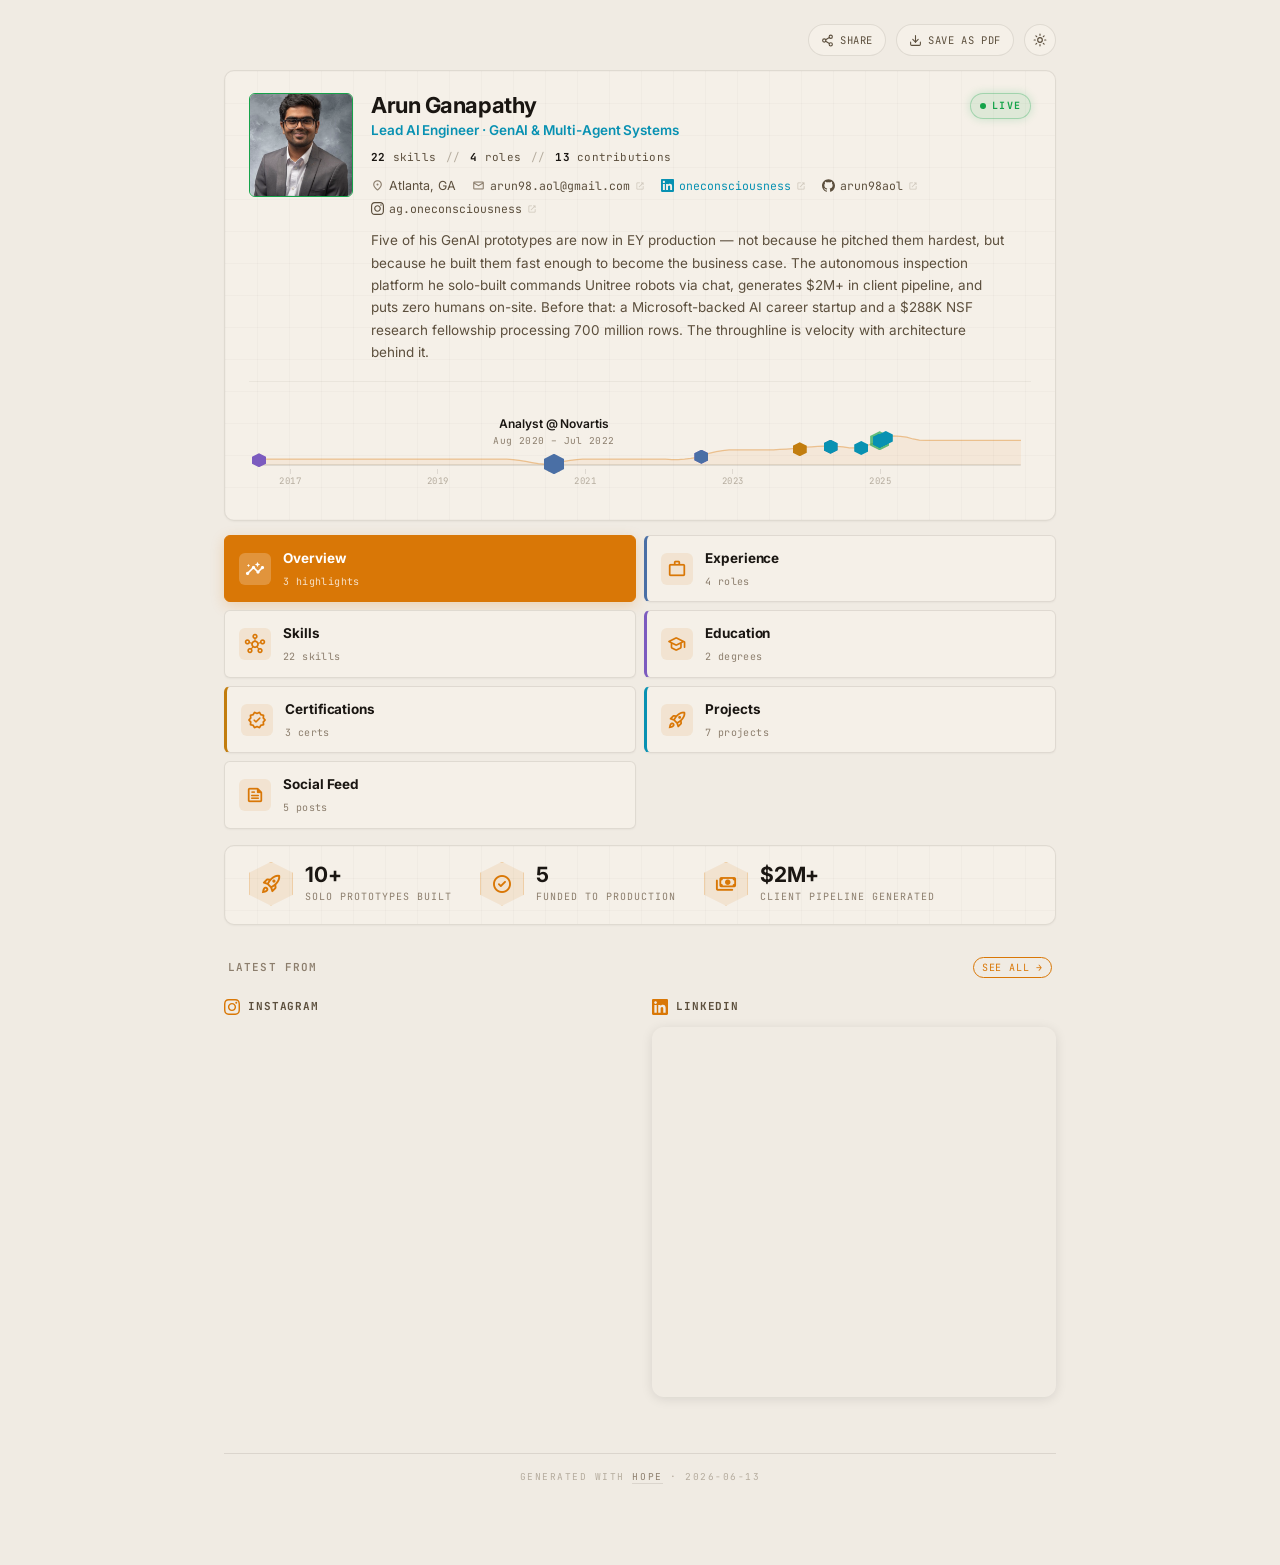
==== commit 755e8e79: "Add missing projects, CareerX logo, Social Feed section" ====
--- a/index.html
+++ b/index.html
@@ -202,11 +202,20 @@
       <span class="body">
         <span class="label">Projects</span>
         <span class="meta">
-          <span class="count">5 projects</span>
+          <span class="count">7 projects</span>
           <span class="integrity">
             <span class="bar-track"><span class="bar-fill" style="width: 92%"></span></span>
             <span class="pct">92%</span>
           </span>
+        </span>
+      </span>
+    </button>
+    <button class="section-btn" data-section="social" type="button">
+      <span class="icon"><span class="material-symbols-rounded">feed</span></span>
+      <span class="body">
+        <span class="label">Social Feed</span>
+        <span class="meta">
+          <span class="count">5 posts</span>
         </span>
       </span>
     </button>
@@ -240,21 +249,21 @@
       </div>
     </section>
 
-  <!-- SOCIAL FEED -->
+  <!-- SOCIAL FEED — OVERVIEW PREVIEW (compact, 2 posts) -->
   <div class="social-feed-section" style="margin-top: 2rem; padding: 0 0 1.5rem;">
-    <div style="display: flex; align-items: center; gap: 0.5rem; margin-bottom: 1.25rem; padding: 0 0.25rem;">
+    <div style="display: flex; align-items: center; justify-content: space-between; margin-bottom: 1.25rem; padding: 0 0.25rem;">
       <span style="font-family: var(--font-mono); font-size: 11px; font-weight: 600; text-transform: uppercase; letter-spacing: 0.1em; color: var(--text-muted);">Latest from</span>
+      <button class="section-btn-inline" onclick="document.querySelector('[data-section=social]').click()" type="button" style="background:none;border:none;cursor:pointer;font-family:var(--font-mono);font-size:10px;color:var(--accent-orange);letter-spacing:0.08em;text-transform:uppercase;padding:2px 8px;border:1px solid var(--accent-orange);border-radius:20px;">See all &rarr;</button>
     </div>
     <div style="display: grid; grid-template-columns: 1fr 1fr; gap: 1.5rem; align-items: start;">
 
-      <!-- Instagram -->
+      <!-- Instagram compact -->
       <div>
         <div style="display: flex; align-items: center; gap: 0.5rem; margin-bottom: 0.75rem;">
           <svg xmlns="http://www.w3.org/2000/svg" width="16" height="16" viewBox="0 0 24 24" fill="currentColor" style="color: var(--accent-orange);"><path d="M12 2.163c3.204 0 3.584.012 4.85.07 3.252.148 4.771 1.691 4.919 4.919.058 1.265.069 1.645.069 4.849 0 3.205-.012 3.584-.069 4.849-.149 3.225-1.664 4.771-4.919 4.919-1.266.058-1.644.07-4.85.07-3.204 0-3.584-.012-4.849-.07-3.26-.149-4.771-1.699-4.919-4.92-.058-1.265-.07-1.644-.07-4.849 0-3.204.013-3.583.07-4.849.149-3.227 1.664-4.771 4.919-4.919 1.266-.057 1.645-.069 4.849-.069zm0-2.163c-3.259 0-3.667.014-4.947.072-4.358.2-6.78 2.618-6.98 6.98-.059 1.281-.073 1.689-.073 4.948 0 3.259.014 3.668.072 4.948.2 4.358 2.618 6.78 6.98 6.98 1.281.058 1.689.072 4.948.072 3.259 0 3.668-.014 4.948-.072 4.354-.2 6.782-2.618 6.979-6.98.059-1.28.073-1.689.073-4.948 0-3.259-.014-3.667-.072-4.947-.196-4.354-2.617-6.78-6.979-6.98-1.281-.059-1.69-.073-4.949-.073zm0 5.838c-3.403 0-6.162 2.759-6.162 6.162s2.759 6.163 6.162 6.163 6.162-2.759 6.162-6.163c0-3.403-2.759-6.162-6.162-6.162zm0 10.162c-2.209 0-4-1.79-4-4 0-2.209 1.791-4 4-4s4 1.791 4 4c0 2.21-1.791 4-4 4zm6.406-11.845c-.796 0-1.441.645-1.441 1.44s.645 1.44 1.441 1.44c.795 0 1.439-.645 1.439-1.44s-.644-1.44-1.439-1.44z"/></svg>
           <span style="font-family: var(--font-mono); font-size: 11px; font-weight: 700; text-transform: uppercase; letter-spacing: 0.08em; color: var(--text-secondary);">Instagram</span>
         </div>
         <blockquote class="instagram-media"
-          data-instgrm-captioned
           data-instgrm-permalink="https://www.instagram.com/p/DZImFSAE1W0/?utm_source=ig_embed&utm_campaign=loading"
           data-instgrm-version="14"
           style="background:#FFF;border:0;border-radius:12px;box-shadow:0 2px 12px rgba(0,0,0,0.10);margin:0;max-width:100%;min-width:280px;padding:0;width:100%;">
@@ -262,7 +271,7 @@
         <script async src="//www.instagram.com/embed.js"></script>
       </div>
 
-      <!-- LinkedIn -->
+      <!-- LinkedIn compact -->
       <div>
         <div style="display: flex; align-items: center; gap: 0.5rem; margin-bottom: 0.75rem;">
           <svg xmlns="http://www.w3.org/2000/svg" width="16" height="16" viewBox="0 0 24 24" fill="currentColor" style="color: var(--accent-orange);"><path d="M20.447 20.452h-3.554v-5.569c0-1.328-.027-3.037-1.852-3.037-1.853 0-2.136 1.445-2.136 2.939v5.667H9.351V9h3.414v1.561h.046c.477-.9 1.637-1.85 3.37-1.85 3.601 0 4.267 2.37 4.267 5.455v6.286zM5.337 7.433c-1.144 0-2.063-.926-2.063-2.065 0-1.138.92-2.063 2.063-2.063 1.14 0 2.064.925 2.064 2.063 0 1.139-.925 2.065-2.064 2.065zm1.782 13.019H3.555V9h3.564v11.452zM22.225 0H1.771C.792 0 0 .774 0 1.729v20.542C0 23.227.792 24 1.771 24h20.451C23.2 24 24 23.227 24 22.271V1.729C24 .774 23.2 0 22.222 0h.003z"/></svg>
@@ -271,12 +280,12 @@
         <div style="border-radius:12px;overflow:hidden;box-shadow:0 2px 12px rgba(0,0,0,0.10);">
           <iframe
             src="https://www.linkedin.com/embed/feed/update/urn:li:share:7471382850517221376"
-            height="570"
+            height="370"
             width="100%"
             frameborder="0"
             allowfullscreen=""
             title="Embedded LinkedIn post"
-            style="display:block;border-radius:12px;">
+            style="display:block;">
           </iframe>
         </div>
       </div>
@@ -443,9 +452,7 @@
     <div class="item-card" data-expand id="tl-exp-careerx">
       <span class="accent-bar"></span>
       <div class="item-head">
-        <img class="org-logo" src="https://www.google.com/s2/favicons?domain=careerx.app&sz=128"
-             alt="CareerX" width="44" height="44"
-             onerror="this.outerHTML='&lt;span class=&quot;org-fallback&quot;&gt;C&lt;/span&gt;';">
+        <img class="org-logo" src="[data-uri]" alt="CareerX" width="44" height="44" style="border-radius:6px;object-fit:contain;">
         <div class="item-info">
           <div class="title-row">
             <span class="role-title">Founder &amp; CTO</span>
@@ -1299,9 +1306,7 @@
     <div class="item-card project" data-expand id="tl-proj-careerx-platform">
       <span class="accent-bar"></span>
       <div class="item-head">
-        <img class="org-logo" src="https://www.google.com/s2/favicons?domain=careerx.app&sz=128"
-             alt="CareerX Platform" width="44" height="44"
-             onerror="this.outerHTML='&lt;span class=&quot;org-fallback&quot;&gt;C&lt;/span&gt;';">
+        <img class="org-logo" src="[data-uri]" alt="CareerX Platform" width="44" height="44" style="border-radius:6px;object-fit:contain;">
         <div class="item-info">
           <div class="title-row">
             <span class="role-title">CareerX &mdash; AI Career Platform</span>
@@ -1336,6 +1341,162 @@
       </div>
     </div>
 
+    <!-- Multi-Agent Workflow Engine -->
+    <div class="item-card project" data-expand id="tl-proj-multi-agent-engine">
+      <span class="accent-bar"></span>
+      <div class="item-head">
+        <img class="org-logo" src="https://www.google.com/s2/favicons?domain=ey.com&sz=128"
+             alt="EY" width="44" height="44"
+             onerror="this.outerHTML='&lt;span class=&quot;org-fallback&quot;&gt;E&lt;/span&gt;';">
+        <div class="item-info">
+          <div class="title-row">
+            <span class="role-title">Multi-Agent Workflow Engine</span>
+          </div>
+          <span class="role-company">Multi-Agent System with Agentic Orchestration &amp; HITL</span>
+          <span class="role-dates">Jan 2025 &ndash; Mar 2025</span>
+        </div>
+        <div class="item-meta">
+          <span class="contrib-pill">3 wks &rarr; 2 days</span>
+          <span class="chevron"><span class="material-symbols-rounded">expand_more</span></span>
+        </div>
+      </div>
+      <div class="item-body">
+        <div class="item-body-inner">
+          <div class="item-divider"></div>
+          <article class="contrib ic" style="background: transparent; border: 0; border-left: 0; padding: 0;">
+            <p class="contrib-action">Designed a multi-agent system with agentic orchestration and human-in-the-loop checkpoints &mdash; specialized agents for intake, risk assessment, scheduling, data queries, and UI. Built with Autogen and MCP.</p>
+            <div class="contrib-impact">
+              <span class="material-symbols-rounded">arrow_forward</span>
+              <p>Reduced enterprise approval cycles from 3 weeks to 2 days.</p>
+            </div>
+            <div class="contrib-skills">
+              <span class="skill-chip" data-cat="tools">Autogen</span>
+              <span class="skill-chip" data-cat="tools">MCP</span>
+              <span class="skill-chip" data-cat="methods">Multi-Agent</span>
+              <span class="skill-chip" data-cat="domain">Azure</span>
+              <span class="skill-chip" data-cat="languages">Python</span>
+              <span class="skill-chip" data-cat="tools">FastAPI</span>
+            </div>
+          </article>
+        </div>
+      </div>
+    </div>
+
+    <!-- Clinical Trial Matching Engine -->
+    <div class="item-card project" data-expand id="tl-proj-clinical-trial">
+      <span class="accent-bar"></span>
+      <div class="item-head">
+        <span class="org-fallback">Ct</span>
+        <div class="item-info">
+          <div class="title-row">
+            <span class="role-title">Clinical Trial Matching Engine</span>
+          </div>
+          <span class="role-company">ML + RAG + NER</span>
+          <span class="role-dates">Oct 2024</span>
+        </div>
+        <div class="item-meta">
+          <span class="contrib-pill">Prod-grade accuracy</span>
+          <span class="chevron"><span class="material-symbols-rounded">expand_more</span></span>
+        </div>
+      </div>
+      <div class="item-body">
+        <div class="item-body-inner">
+          <div class="item-divider"></div>
+          <article class="contrib ic" style="background: transparent; border: 0; border-left: 0; padding: 0;">
+            <p class="contrib-action">End-to-end patient&ndash;clinical trial matching system combining rule-based logic, Named-Entity Recognition (SciSpacy), and RAG with LLMs to interpret eligibility criteria and patient conditions. Real-time API validation with modular JSON outputs.</p>
+            <div class="contrib-impact">
+              <span class="material-symbols-rounded">arrow_forward</span>
+              <p>Production-grade matching accuracy across structured and unstructured medical data.</p>
+            </div>
+            <div class="contrib-skills">
+              <span class="skill-chip" data-cat="methods">RAG</span>
+              <span class="skill-chip" data-cat="methods">NER</span>
+              <span class="skill-chip" data-cat="tools">SciSpacy</span>
+              <span class="skill-chip" data-cat="tools">LLMs</span>
+              <span class="skill-chip" data-cat="languages">Python</span>
+              <span class="skill-chip" data-cat="tools">REST APIs</span>
+            </div>
+          </article>
+        </div>
+      </div>
+    </div>
+
+    <a class="backtotop" href="#top" aria-hidden="true">&uarr; Contents</a>
+  </div>
+
+  <!-- SOCIAL FEED PANE -->
+  <div class="section-pane" data-pane="social" id="pane-social">
+    <div style="padding: 0 0 2rem;">
+      <p style="font-family: var(--font-mono); font-size: 11px; font-weight: 600; text-transform: uppercase; letter-spacing: 0.1em; color: var(--text-muted); margin-bottom: 1.5rem;">What I've been sharing lately</p>
+
+      <!-- Row 1 -->
+      <div style="display: grid; grid-template-columns: 1fr 1fr; gap: 1.5rem; align-items: start; margin-bottom: 2rem;">
+
+        <!-- Instagram post 1 (top post, 77 likes) -->
+        <div>
+          <div style="display: flex; align-items: center; gap: 0.5rem; margin-bottom: 0.75rem;">
+            <svg xmlns="http://www.w3.org/2000/svg" width="16" height="16" viewBox="0 0 24 24" fill="currentColor" style="color: var(--accent-orange);"><path d="M12 2.163c3.204 0 3.584.012 4.85.07 3.252.148 4.771 1.691 4.919 4.919.058 1.265.069 1.645.069 4.849 0 3.205-.012 3.584-.069 4.849-.149 3.225-1.664 4.771-4.919 4.919-1.266.058-1.644.07-4.85.07-3.204 0-3.584-.012-4.849-.07-3.26-.149-4.771-1.699-4.919-4.92-.058-1.265-.07-1.644-.07-4.849 0-3.204.013-3.583.07-4.849.149-3.227 1.664-4.771 4.919-4.919 1.266-.057 1.645-.069 4.849-.069zm0-2.163c-3.259 0-3.667.014-4.947.072-4.358.2-6.78 2.618-6.98 6.98-.059 1.281-.073 1.689-.073 4.948 0 3.259.014 3.668.072 4.948.2 4.358 2.618 6.78 6.98 6.98 1.281.058 1.689.072 4.948.072 3.259 0 3.668-.014 4.948-.072 4.354-.2 6.782-2.618 6.979-6.98.059-1.28.073-1.689.073-4.948 0-3.259-.014-3.667-.072-4.947-.196-4.354-2.617-6.78-6.979-6.98-1.281-.059-1.69-.073-4.949-.073zm0 5.838c-3.403 0-6.162 2.759-6.162 6.162s2.759 6.163 6.162 6.163 6.162-2.759 6.162-6.163c0-3.403-2.759-6.162-6.162-6.162zm0 10.162c-2.209 0-4-1.79-4-4 0-2.209 1.791-4 4-4s4 1.791 4 4c0 2.21-1.791 4-4 4zm6.406-11.845c-.796 0-1.441.645-1.441 1.44s.645 1.44 1.441 1.44c.795 0 1.439-.645 1.439-1.44s-.644-1.44-1.439-1.44z"/></svg>
+            <span style="font-family: var(--font-mono); font-size: 11px; font-weight: 700; text-transform: uppercase; letter-spacing: 0.08em; color: var(--text-secondary);">Instagram</span>
+          </div>
+          <blockquote class="instagram-media"
+            data-instgrm-permalink="https://www.instagram.com/p/DZImFSAE1W0/?utm_source=ig_embed&utm_campaign=loading"
+            data-instgrm-version="14"
+            style="background:#FFF;border:0;border-radius:12px;box-shadow:0 2px 12px rgba(0,0,0,0.10);margin:0;max-width:100%;min-width:280px;padding:0;width:100%;">
+          </blockquote>
+        </div>
+
+        <!-- LinkedIn post 1 (EY Summit) -->
+        <div>
+          <div style="display: flex; align-items: center; gap: 0.5rem; margin-bottom: 0.75rem;">
+            <svg xmlns="http://www.w3.org/2000/svg" width="16" height="16" viewBox="0 0 24 24" fill="currentColor" style="color: var(--accent-orange);"><path d="M20.447 20.452h-3.554v-5.569c0-1.328-.027-3.037-1.852-3.037-1.853 0-2.136 1.445-2.136 2.939v5.667H9.351V9h3.414v1.561h.046c.477-.9 1.637-1.85 3.37-1.85 3.601 0 4.267 2.37 4.267 5.455v6.286zM5.337 7.433c-1.144 0-2.063-.926-2.063-2.065 0-1.138.92-2.063 2.063-2.063 1.14 0 2.064.925 2.064 2.063 0 1.139-.925 2.065-2.064 2.065zm1.782 13.019H3.555V9h3.564v11.452zM22.225 0H1.771C.792 0 0 .774 0 1.729v20.542C0 23.227.792 24 1.771 24h20.451C23.2 24 24 23.227 24 22.271V1.729C24 .774 23.2 0 22.222 0h.003z"/></svg>
+            <span style="font-family: var(--font-mono); font-size: 11px; font-weight: 700; text-transform: uppercase; letter-spacing: 0.08em; color: var(--text-secondary);">LinkedIn</span>
+          </div>
+          <div style="border-radius:12px;overflow:hidden;box-shadow:0 2px 12px rgba(0,0,0,0.10);">
+            <iframe
+              src="https://www.linkedin.com/embed/feed/update/urn:li:share:7471382850517221376"
+              height="420"
+              width="100%"
+              frameborder="0"
+              allowfullscreen=""
+              title="EY Global Summit post"
+              style="display:block;">
+            </iframe>
+          </div>
+        </div>
+      </div>
+
+      <!-- Row 2 -->
+      <div style="display: grid; grid-template-columns: 1fr 1fr; gap: 1.5rem; align-items: start; margin-bottom: 2rem;">
+
+        <!-- Instagram post 2 -->
+        <div>
+          <div style="display: flex; align-items: center; gap: 0.5rem; margin-bottom: 0.75rem;">
+            <svg xmlns="http://www.w3.org/2000/svg" width="16" height="16" viewBox="0 0 24 24" fill="currentColor" style="color: var(--accent-orange);"><path d="M12 2.163c3.204 0 3.584.012 4.85.07 3.252.148 4.771 1.691 4.919 4.919.058 1.265.069 1.645.069 4.849 0 3.205-.012 3.584-.069 4.849-.149 3.225-1.664 4.771-4.919 4.919-1.266.058-1.644.07-4.85.07-3.204 0-3.584-.012-4.849-.07-3.26-.149-4.771-1.699-4.919-4.92-.058-1.265-.07-1.644-.07-4.849 0-3.204.013-3.583.07-4.849.149-3.227 1.664-4.771 4.919-4.919 1.266-.057 1.645-.069 4.849-.069zm0-2.163c-3.259 0-3.667.014-4.947.072-4.358.2-6.78 2.618-6.98 6.98-.059 1.281-.073 1.689-.073 4.948 0 3.259.014 3.668.072 4.948.2 4.358 2.618 6.78 6.98 6.98 1.281.058 1.689.072 4.948.072 3.259 0 3.668-.014 4.948-.072 4.354-.2 6.782-2.618 6.979-6.98.059-1.28.073-1.689.073-4.948 0-3.259-.014-3.667-.072-4.947-.196-4.354-2.617-6.78-6.979-6.98-1.281-.059-1.69-.073-4.949-.073zm0 5.838c-3.403 0-6.162 2.759-6.162 6.162s2.759 6.163 6.162 6.163 6.162-2.759 6.162-6.163c0-3.403-2.759-6.162-6.162-6.162zm0 10.162c-2.209 0-4-1.79-4-4 0-2.209 1.791-4 4-4s4 1.791 4 4c0 2.21-1.791 4-4 4zm6.406-11.845c-.796 0-1.441.645-1.441 1.44s.645 1.44 1.441 1.44c.795 0 1.439-.645 1.439-1.44s-.644-1.44-1.439-1.44z"/></svg>
+            <span style="font-family: var(--font-mono); font-size: 11px; font-weight: 700; text-transform: uppercase; letter-spacing: 0.08em; color: var(--text-secondary);">Instagram</span>
+          </div>
+          <blockquote class="instagram-media"
+            data-instgrm-permalink="https://www.instagram.com/p/DZOZiqIN_Vs/?utm_source=ig_embed&utm_campaign=loading"
+            data-instgrm-version="14"
+            style="background:#FFF;border:0;border-radius:12px;box-shadow:0 2px 12px rgba(0,0,0,0.10);margin:0;max-width:100%;min-width:280px;padding:0;width:100%;">
+          </blockquote>
+        </div>
+
+        <!-- Instagram post 3 -->
+        <div>
+          <div style="display: flex; align-items: center; gap: 0.5rem; margin-bottom: 0.75rem;">
+            <svg xmlns="http://www.w3.org/2000/svg" width="16" height="16" viewBox="0 0 24 24" fill="currentColor" style="color: var(--accent-orange);"><path d="M12 2.163c3.204 0 3.584.012 4.85.07 3.252.148 4.771 1.691 4.919 4.919.058 1.265.069 1.645.069 4.849 0 3.205-.012 3.584-.069 4.849-.149 3.225-1.664 4.771-4.919 4.919-1.266.058-1.644.07-4.85.07-3.204 0-3.584-.012-4.849-.07-3.26-.149-4.771-1.699-4.919-4.92-.058-1.265-.07-1.644-.07-4.849 0-3.204.013-3.583.07-4.849.149-3.227 1.664-4.771 4.919-4.919 1.266-.057 1.645-.069 4.849-.069zm0-2.163c-3.259 0-3.667.014-4.947.072-4.358.2-6.78 2.618-6.98 6.98-.059 1.281-.073 1.689-.073 4.948 0 3.259.014 3.668.072 4.948.2 4.358 2.618 6.78 6.98 6.98 1.281.058 1.689.072 4.948.072 3.259 0 3.668-.014 4.948-.072 4.354-.2 6.782-2.618 6.979-6.98.059-1.28.073-1.689.073-4.948 0-3.259-.014-3.667-.072-4.947-.196-4.354-2.617-6.78-6.979-6.98-1.281-.059-1.69-.073-4.949-.073zm0 5.838c-3.403 0-6.162 2.759-6.162 6.162s2.759 6.163 6.162 6.163 6.162-2.759 6.162-6.163c0-3.403-2.759-6.162-6.162-6.162zm0 10.162c-2.209 0-4-1.79-4-4 0-2.209 1.791-4 4-4s4 1.791 4 4c0 2.21-1.791 4-4 4zm6.406-11.845c-.796 0-1.441.645-1.441 1.44s.645 1.44 1.441 1.44c.795 0 1.439-.645 1.439-1.44s-.644-1.44-1.439-1.44z"/></svg>
+            <span style="font-family: var(--font-mono); font-size: 11px; font-weight: 700; text-transform: uppercase; letter-spacing: 0.08em; color: var(--text-secondary);">Instagram</span>
+          </div>
+          <blockquote class="instagram-media"
+            data-instgrm-permalink="https://www.instagram.com/p/DZfFoZQu_Mr/?utm_source=ig_embed&utm_campaign=loading"
+            data-instgrm-version="14"
+            style="background:#FFF;border:0;border-radius:12px;box-shadow:0 2px 12px rgba(0,0,0,0.10);margin:0;max-width:100%;min-width:280px;padding:0;width:100%;">
+          </blockquote>
+        </div>
+      </div>
+
+      <script async src="//www.instagram.com/embed.js"></script>
+    </div>
     <a class="backtotop" href="#top" aria-hidden="true">&uarr; Contents</a>
   </div>
 
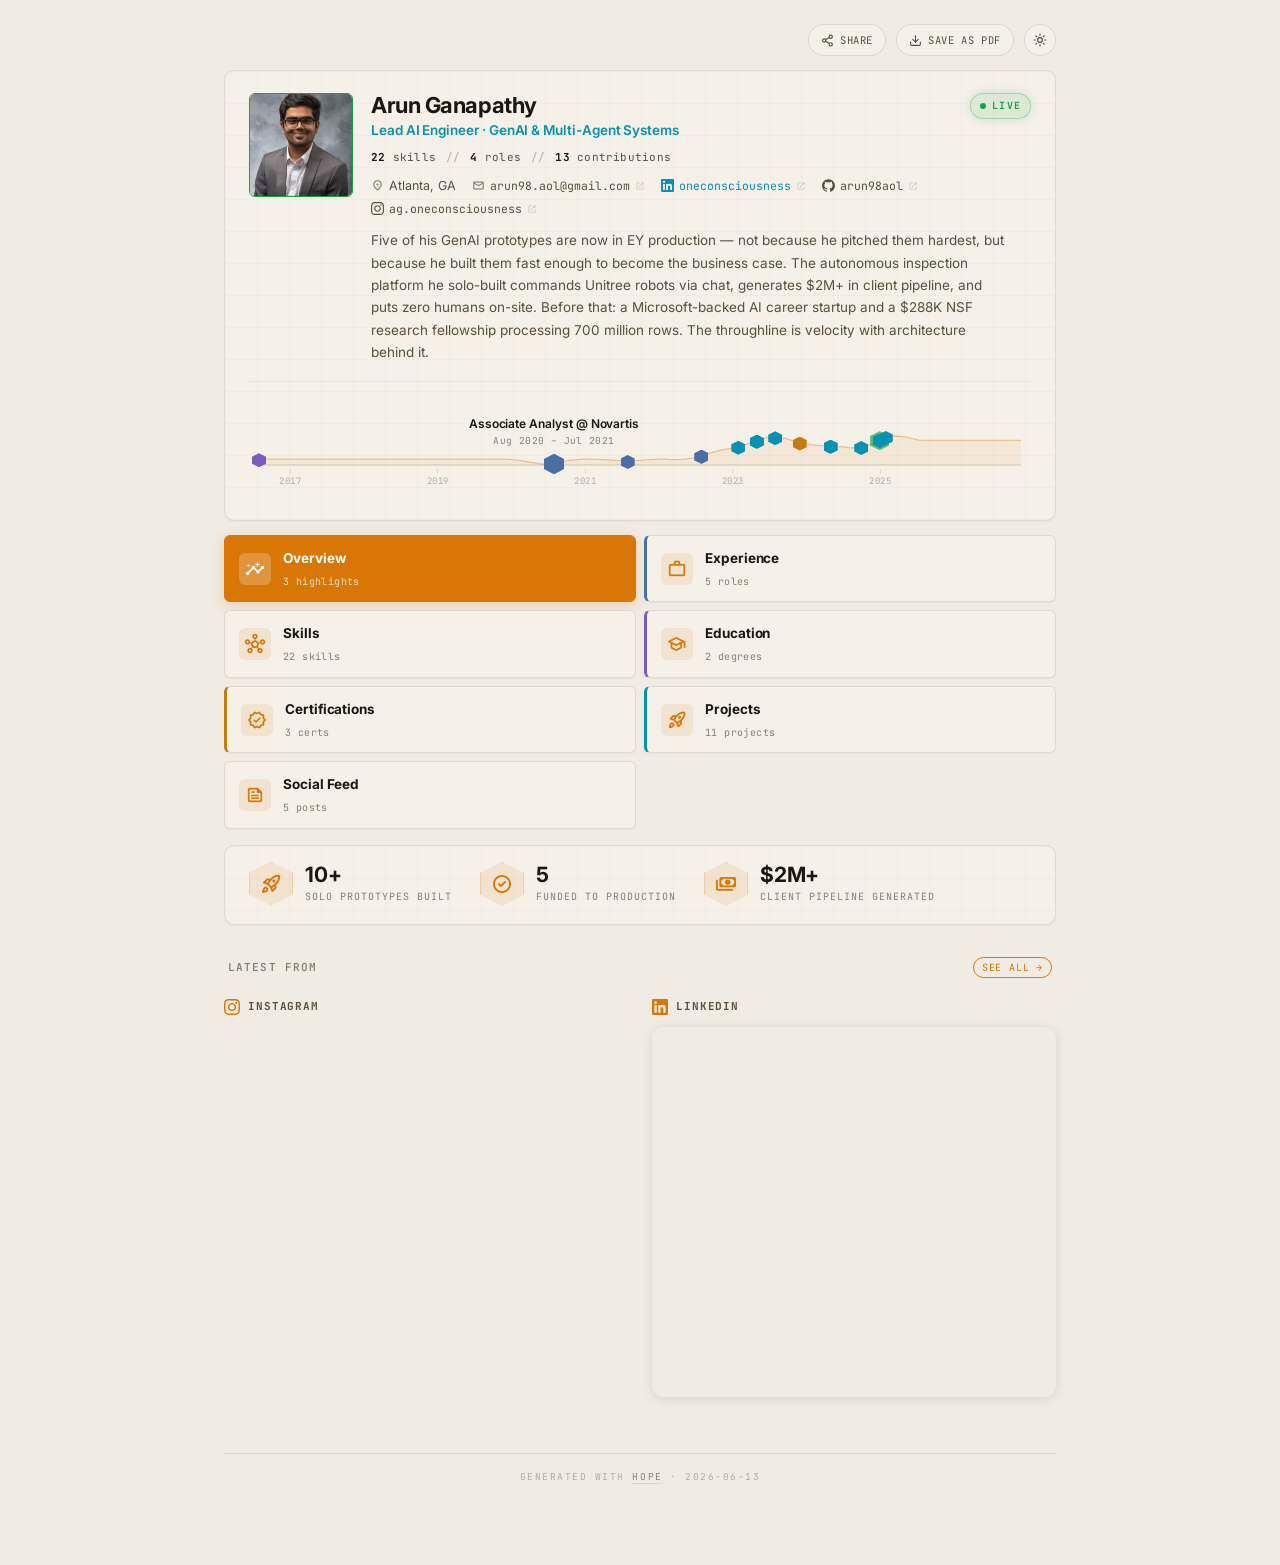
==== commit e0d02110: "Add Novartis split, 4 Iowa-era projects, complete timeline to 19 entries" ====
--- a/index.html
+++ b/index.html
@@ -150,7 +150,7 @@
       <span class="body">
         <span class="label">Experience</span>
         <span class="meta">
-          <span class="count">4 roles</span>
+          <span class="count">5 roles</span>
           <span class="integrity">
             <span class="bar-track"><span class="bar-fill" style="width: 92%"></span></span>
             <span class="pct">92%</span>
@@ -202,7 +202,7 @@
       <span class="body">
         <span class="label">Projects</span>
         <span class="meta">
-          <span class="count">7 projects</span>
+          <span class="count">11 projects</span>
           <span class="integrity">
             <span class="bar-track"><span class="bar-fill" style="width: 92%"></span></span>
             <span class="pct">92%</span>
@@ -634,8 +634,8 @@
       </div>
     </div>
 
-    <!-- Novartis -->
-    <div class="item-card" data-expand id="tl-exp-novartis">
+    <!-- Novartis — Associate Analyst -->
+    <div class="item-card" data-expand id="tl-exp-novartis-aa">
       <span class="accent-bar"></span>
       <div class="item-head">
         <img class="org-logo" src="https://www.google.com/s2/favicons?domain=novartis.com&sz=128"
@@ -643,15 +643,15 @@
              onerror="this.outerHTML='&lt;span class=&quot;org-fallback&quot;&gt;N&lt;/span&gt;';">
         <div class="item-info">
           <div class="title-row">
-            <span class="role-title">Associate Analyst &rarr; Business Analyst</span>
+            <span class="role-title">Associate Analyst</span>
           </div>
           <span class="role-company">Novartis Healthcare</span>
-          <span class="role-dates">Aug 2020 &ndash; Jul 2022</span>
+          <span class="role-dates">Aug 2020 &ndash; Jul 2021</span>
         </div>
         <div class="item-meta">
-          <span class="contrib-pill">4 contributions</span>
-          <span class="hex-kpi" title="Individual contributions"><span class="hex"><span class="material-symbols-rounded">person</span></span><span class="num">4</span></span>
-          <span class="hex-kpi" title="Quantified outcomes"><span class="hex"><span class="material-symbols-rounded">monitoring</span></span><span class="num">4</span></span>
+          <span class="contrib-pill">2 contributions</span>
+          <span class="hex-kpi" title="Individual contributions"><span class="hex"><span class="material-symbols-rounded">person</span></span><span class="num">2</span></span>
+          <span class="hex-kpi" title="Quantified outcomes"><span class="hex"><span class="material-symbols-rounded">monitoring</span></span><span class="num">2</span></span>
           <span class="chevron"><span class="material-symbols-rounded">expand_more</span></span>
         </div>
       </div>
@@ -702,6 +702,42 @@
                 <span class="skill-chip" data-cat="analytical">Tableau</span>
               </div>
             </article>
+          </div>
+        </div>
+      </div>
+    </div>
+
+    <!-- Novartis — Business Analyst -->
+    <div class="item-card" data-expand id="tl-exp-novartis-ba">
+      <span class="accent-bar"></span>
+      <div class="item-head">
+        <img class="org-logo" src="https://www.google.com/s2/favicons?domain=novartis.com&sz=128"
+             alt="Novartis Healthcare" width="44" height="44"
+             onerror="this.outerHTML='&lt;span class=&quot;org-fallback&quot;&gt;N&lt;/span&gt;';">
+        <div class="item-info">
+          <div class="title-row">
+            <span class="role-title">Business Analyst</span>
+            <span class="active-pill" style="background:var(--accent-emerald);color:#fff;">Promoted</span>
+          </div>
+          <span class="role-company">Novartis Healthcare</span>
+          <span class="role-dates">Aug 2021 &ndash; Jul 2022</span>
+        </div>
+        <div class="item-meta">
+          <span class="contrib-pill">2 contributions</span>
+          <span class="hex-kpi" title="Individual contributions"><span class="hex"><span class="material-symbols-rounded">person</span></span><span class="num">2</span></span>
+          <span class="hex-kpi" title="Quantified outcomes"><span class="hex"><span class="material-symbols-rounded">monitoring</span></span><span class="num">2</span></span>
+          <span class="chevron"><span class="material-symbols-rounded">expand_more</span></span>
+        </div>
+      </div>
+      <div class="item-body">
+        <div class="item-body-inner">
+          <div class="item-divider"></div>
+          <div class="contrib-group">
+            <div class="group-header ic">
+              <span class="material-symbols-rounded">person</span>
+              <span class="title">Individual Contributions</span>
+              <span class="bar"></span>
+            </div>
             <article class="contrib ic">
               <div class="contrib-head">
                 <span class="contrib-num">03</span>
@@ -1497,6 +1533,149 @@
 
       <script async src="//www.instagram.com/embed.js"></script>
     </div>
+    <!-- Optimal Vehicle Selection Tool -->
+    <div class="item-card project" data-expand id="tl-proj-vehicle-selection">
+      <span class="accent-bar"></span>
+      <div class="item-head">
+        <img class="org-logo" src="https://www.google.com/s2/favicons?domain=statefarm.com&sz=128"
+             alt="State Farm" width="44" height="44"
+             onerror="this.outerHTML='&lt;span class=&quot;org-fallback&quot;&gt;SF&lt;/span&gt;';">
+        <div class="item-info">
+          <div class="title-row">
+            <span class="role-title">Optimal Vehicle Selection Tool</span>
+          </div>
+          <span class="role-company">State Farm Insurance &mdash; Capstone Project</span>
+          <span class="role-dates">Aug 2023 &ndash; Dec 2023</span>
+        </div>
+        <div class="item-meta">
+          <span class="contrib-pill">ML + NLP + Neural Nets</span>
+          <span class="chevron"><span class="material-symbols-rounded">expand_more</span></span>
+        </div>
+      </div>
+      <div class="item-body">
+        <div class="item-body-inner">
+          <div class="item-divider"></div>
+          <article class="contrib ic" style="background:transparent;border:0;border-left:0;padding:0;">
+            <p class="contrib-action">Built ML models for State Farm to predict optimal vehicle selections &mdash; regression for numerical predictions, classification and clustering to improve recommendations. Extracted categorical features from vehicle reviews via NLP in Python, and benchmarked decision trees and neural networks against unstructured data.</p>
+            <div class="contrib-skills">
+              <span class="skill-chip" data-cat="methods">Scikit-learn</span>
+              <span class="skill-chip" data-cat="methods">NLP</span>
+              <span class="skill-chip" data-cat="methods">Neural Networks</span>
+              <span class="skill-chip" data-cat="programming">Python</span>
+            </div>
+          </article>
+        </div>
+      </div>
+    </div>
+
+    <!-- World Supply Chain Network Analysis -->
+    <div class="item-card project" data-expand id="tl-proj-supply-chain">
+      <span class="accent-bar"></span>
+      <div class="item-head">
+        <img class="org-logo" src="https://www.google.com/s2/favicons?domain=uiowa.edu&sz=128"
+             alt="University of Iowa" width="44" height="44"
+             onerror="this.outerHTML='&lt;span class=&quot;org-fallback&quot;&gt;UI&lt;/span&gt;';">
+        <div class="item-info">
+          <div class="title-row">
+            <span class="role-title">World Supply Chain Network Analysis</span>
+          </div>
+          <span class="role-company">Summer Research Project &mdash; University of Iowa</span>
+          <span class="role-dates">May 2023 &ndash; Aug 2023</span>
+        </div>
+        <div class="item-meta">
+          <span class="contrib-pill">17K-node graph</span>
+          <span class="chevron"><span class="material-symbols-rounded">expand_more</span></span>
+        </div>
+      </div>
+      <div class="item-body">
+        <div class="item-body-inner">
+          <div class="item-divider"></div>
+          <article class="contrib ic" style="background:transparent;border:0;border-left:0;padding:0;">
+            <p class="contrib-action">Modelled the COVID-19 impact on the S&amp;P 1500 stock market index by web-scraping Mergent.com with BeautifulSoup. Built a social network graph with 17,000 nodes to analyze relationships between industries, businesses, and their financial and social exposure to supply chain disruption.</p>
+            <div class="contrib-skills">
+              <span class="skill-chip" data-cat="programming">Python</span>
+              <span class="skill-chip" data-cat="methods">Network Analysis</span>
+              <span class="skill-chip" data-cat="tools">BeautifulSoup</span>
+              <span class="skill-chip" data-cat="analytical">Data Modeling</span>
+            </div>
+          </article>
+        </div>
+      </div>
+    </div>
+
+    <!-- Freelance Data Analyst -->
+    <div class="item-card project" data-expand id="tl-proj-freelance-analyst">
+      <span class="accent-bar"></span>
+      <div class="item-head">
+        <span class="org-fallback">Fr</span>
+        <div class="item-info">
+          <div class="title-row">
+            <span class="role-title">Data Analyst &mdash; Freelance</span>
+          </div>
+          <span class="role-company">Music Industry Analytics (Spotify + Billboard API)</span>
+          <span class="role-dates">May 2023 &ndash; Aug 2023</span>
+        </div>
+        <div class="item-meta">
+          <span class="contrib-pill">2 contractors mentored</span>
+          <span class="chevron"><span class="material-symbols-rounded">expand_more</span></span>
+        </div>
+      </div>
+      <div class="item-body">
+        <div class="item-body-inner">
+          <div class="item-divider"></div>
+          <article class="contrib ic" style="background:transparent;border:0;border-left:0;padding:0;">
+            <p class="contrib-action">Built Tableau KPI dashboards to uncover correlations between artist releases, consumer streams, and genre preferences using Billboard and Spotify APIs. Mentored 2 independent contractors transitioning into tech roles through statistical analysis and data visualization projects covering Power BI, Tableau, and Python.</p>
+            <div class="contrib-skills">
+              <span class="skill-chip" data-cat="analytical">Tableau</span>
+              <span class="skill-chip" data-cat="analytical">Power BI</span>
+              <span class="skill-chip" data-cat="programming">Python</span>
+              <span class="skill-chip" data-cat="tools">REST APIs</span>
+            </div>
+          </article>
+        </div>
+      </div>
+    </div>
+
+    <!-- Heineken Forecasting Case Competition -->
+    <div class="item-card project" data-expand id="tl-proj-heineken">
+      <span class="accent-bar"></span>
+      <div class="item-head">
+        <img class="org-logo" src="https://www.google.com/s2/favicons?domain=heineken.com&sz=128"
+             alt="Heineken" width="44" height="44"
+             onerror="this.outerHTML='&lt;span class=&quot;org-fallback&quot;&gt;Hk&lt;/span&gt;';">
+        <div class="item-info">
+          <div class="title-row">
+            <span class="role-title">Demand Forecasting &amp; Competitor Analysis</span>
+          </div>
+          <span class="role-company">Heineken &mdash; Business Analytics Case Competition</span>
+          <span class="role-dates">Feb 2023 &ndash; Mar 2023</span>
+        </div>
+        <div class="item-meta">
+          <span class="contrib-pill">Ranked 4th nationally</span>
+          <span class="chevron"><span class="material-symbols-rounded">expand_more</span></span>
+        </div>
+      </div>
+      <div class="item-body">
+        <div class="item-body-inner">
+          <div class="item-divider"></div>
+          <article class="contrib ic" style="background:transparent;border:0;border-left:0;padding:0;">
+            <p class="contrib-action">Ranked 4th in a nation-wide data science challenge. Applied time-series analysis, ARIMA modeling, and supervised ML to predict Heineken&rsquo;s sales and revenue from real-world finance data. Conducted end-to-end data cleaning, wrangling, and forecasting in Python, JMP, and Oracle SQL.</p>
+            <div class="contrib-impact">
+              <span class="material-symbols-rounded">arrow_forward</span>
+              <p>Top 4 finish in a national competition. ARIMA + supervised ML on real financial data.</p>
+            </div>
+            <div class="contrib-skills">
+              <span class="skill-chip" data-cat="analytical">Time-Series Analysis</span>
+              <span class="skill-chip" data-cat="methods">ARIMA</span>
+              <span class="skill-chip" data-cat="methods">Supervised ML</span>
+              <span class="skill-chip" data-cat="programming">Python</span>
+              <span class="skill-chip" data-cat="programming">SQL</span>
+            </div>
+          </article>
+        </div>
+      </div>
+    </div>
+
     <a class="backtotop" href="#top" aria-hidden="true">&uarr; Contents</a>
   </div>
 
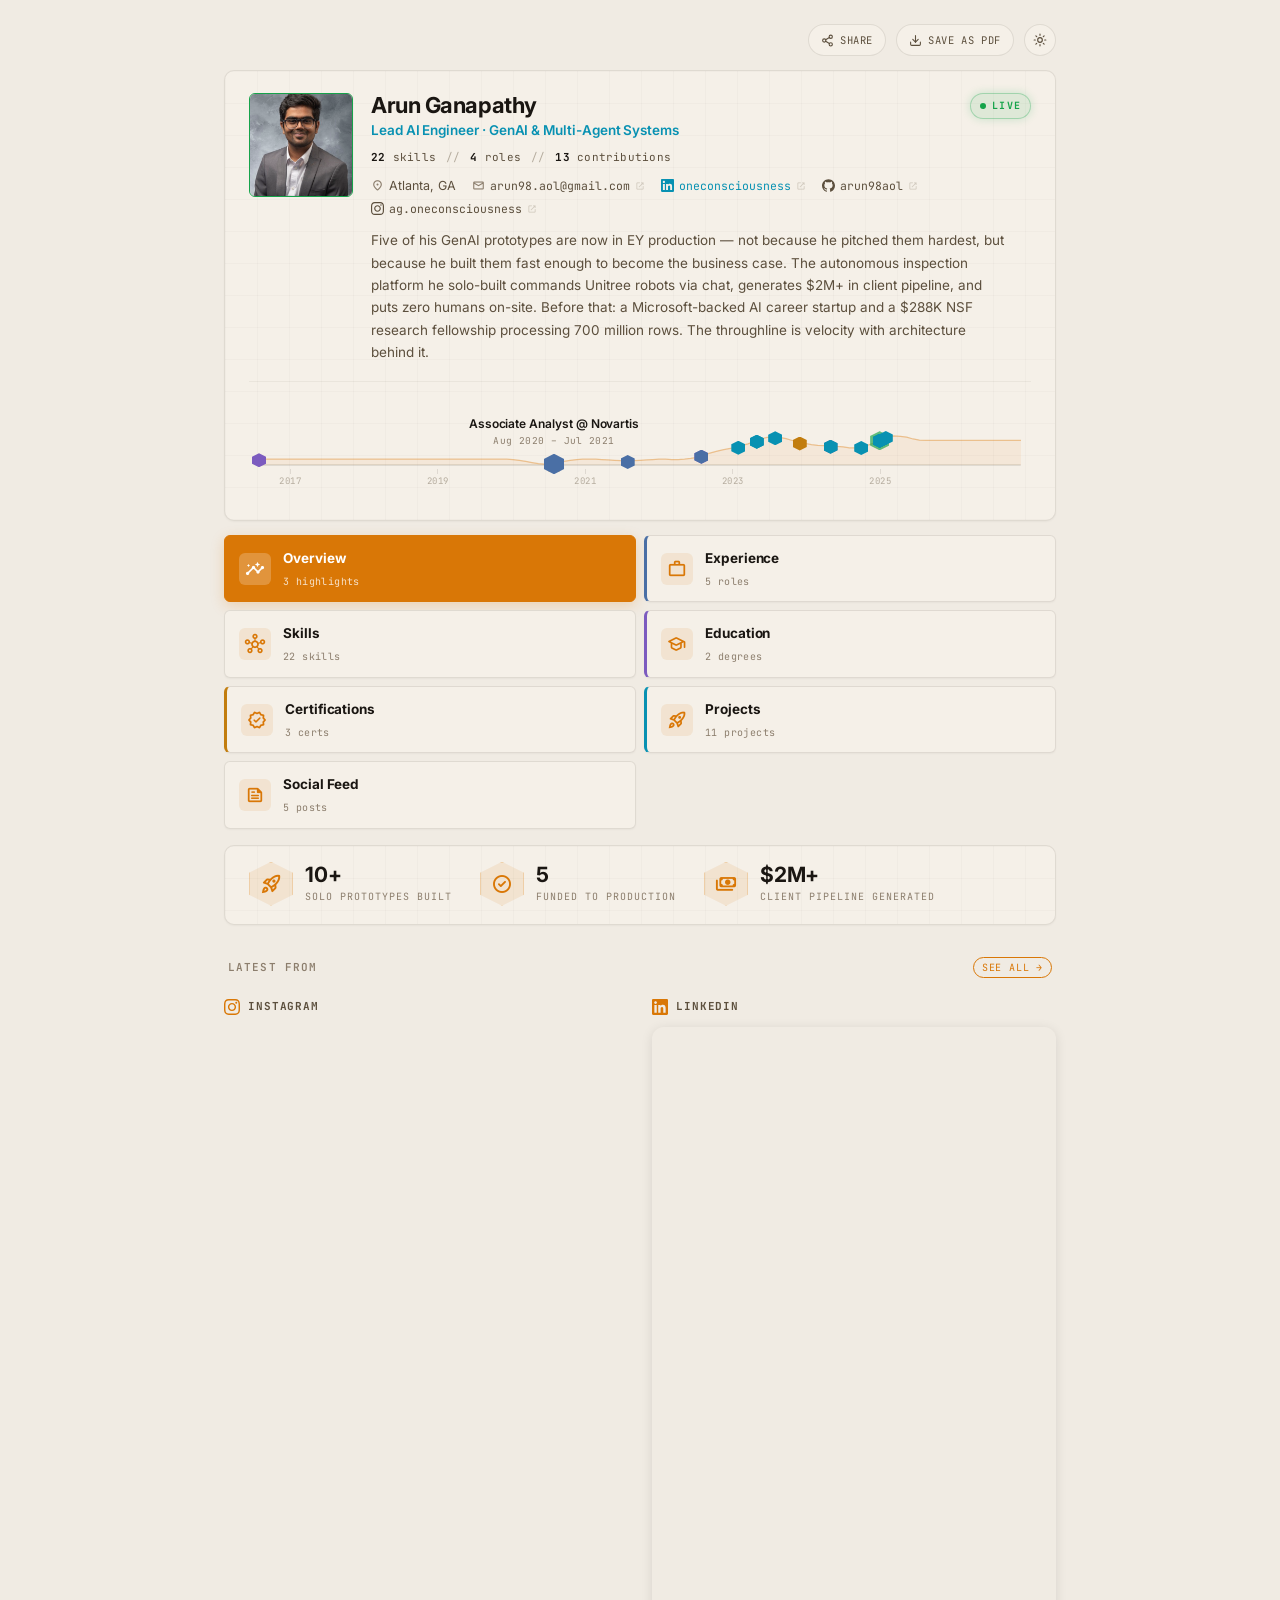
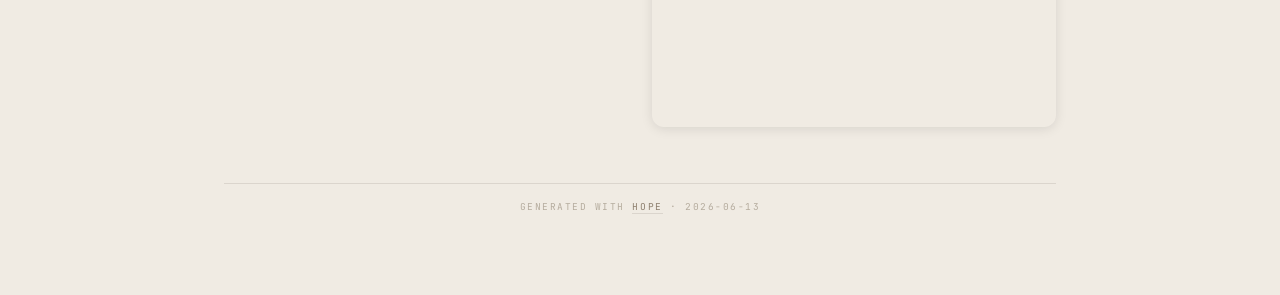
==== commit 2cd1cc8d: "Responsive social feed grid: auto-fit minmax, restored LinkedIn height" ====
--- a/index.html
+++ b/index.html
@@ -44,6 +44,26 @@
 })();
 </script>
 <link rel="stylesheet" href="portfolio.css" />
+<style>
+  /* Social feed responsive grid — matches .skill-grid auto-fit pattern */
+  .social-feed-grid {
+    display: grid;
+    grid-template-columns: repeat(auto-fit, minmax(300px, 1fr));
+    gap: 1.5rem;
+    align-items: start;
+  }
+  .social-embed-frame {
+    border-radius: 12px;
+    overflow: hidden;
+    box-shadow: 0 2px 12px rgba(0,0,0,0.10);
+  }
+  .social-embed-frame > iframe {
+    display: block;
+    width: 100%;
+    border: 0;
+    min-height: 0;
+  }
+</style>
 </head>
 <body>
 <div class="wrap" id="top">
@@ -255,7 +275,7 @@
       <span style="font-family: var(--font-mono); font-size: 11px; font-weight: 600; text-transform: uppercase; letter-spacing: 0.1em; color: var(--text-muted);">Latest from</span>
       <button class="section-btn-inline" onclick="document.querySelector('[data-section=social]').click()" type="button" style="background:none;border:none;cursor:pointer;font-family:var(--font-mono);font-size:10px;color:var(--accent-orange);letter-spacing:0.08em;text-transform:uppercase;padding:2px 8px;border:1px solid var(--accent-orange);border-radius:20px;">See all &rarr;</button>
     </div>
-    <div style="display: grid; grid-template-columns: 1fr 1fr; gap: 1.5rem; align-items: start;">
+    <div class="social-feed-grid">
 
       <!-- Instagram compact -->
       <div>
@@ -277,15 +297,12 @@
           <svg xmlns="http://www.w3.org/2000/svg" width="16" height="16" viewBox="0 0 24 24" fill="currentColor" style="color: var(--accent-orange);"><path d="M20.447 20.452h-3.554v-5.569c0-1.328-.027-3.037-1.852-3.037-1.853 0-2.136 1.445-2.136 2.939v5.667H9.351V9h3.414v1.561h.046c.477-.9 1.637-1.85 3.37-1.85 3.601 0 4.267 2.37 4.267 5.455v6.286zM5.337 7.433c-1.144 0-2.063-.926-2.063-2.065 0-1.138.92-2.063 2.063-2.063 1.14 0 2.064.925 2.064 2.063 0 1.139-.925 2.065-2.064 2.065zm1.782 13.019H3.555V9h3.564v11.452zM22.225 0H1.771C.792 0 0 .774 0 1.729v20.542C0 23.227.792 24 1.771 24h20.451C23.2 24 24 23.227 24 22.271V1.729C24 .774 23.2 0 22.222 0h.003z"/></svg>
           <span style="font-family: var(--font-mono); font-size: 11px; font-weight: 700; text-transform: uppercase; letter-spacing: 0.08em; color: var(--text-secondary);">LinkedIn</span>
         </div>
-        <div style="border-radius:12px;overflow:hidden;box-shadow:0 2px 12px rgba(0,0,0,0.10);">
+        <div class="social-embed-frame">
           <iframe
             src="https://www.linkedin.com/embed/feed/update/urn:li:share:7471382850517221376"
-            height="370"
-            width="100%"
-            frameborder="0"
+            height="700"
             allowfullscreen=""
-            title="Embedded LinkedIn post"
-            style="display:block;">
+            title="Embedded LinkedIn post">
           </iframe>
         </div>
       </div>
@@ -1466,7 +1483,7 @@
       <p style="font-family: var(--font-mono); font-size: 11px; font-weight: 600; text-transform: uppercase; letter-spacing: 0.1em; color: var(--text-muted); margin-bottom: 1.5rem;">What I've been sharing lately</p>
 
       <!-- Row 1 -->
-      <div style="display: grid; grid-template-columns: 1fr 1fr; gap: 1.5rem; align-items: start; margin-bottom: 2rem;">
+      <div class="social-feed-grid" style="margin-bottom: 2rem;">
 
         <!-- Instagram post 1 (top post, 77 likes) -->
         <div>
@@ -1487,22 +1504,19 @@
             <svg xmlns="http://www.w3.org/2000/svg" width="16" height="16" viewBox="0 0 24 24" fill="currentColor" style="color: var(--accent-orange);"><path d="M20.447 20.452h-3.554v-5.569c0-1.328-.027-3.037-1.852-3.037-1.853 0-2.136 1.445-2.136 2.939v5.667H9.351V9h3.414v1.561h.046c.477-.9 1.637-1.85 3.37-1.85 3.601 0 4.267 2.37 4.267 5.455v6.286zM5.337 7.433c-1.144 0-2.063-.926-2.063-2.065 0-1.138.92-2.063 2.063-2.063 1.14 0 2.064.925 2.064 2.063 0 1.139-.925 2.065-2.064 2.065zm1.782 13.019H3.555V9h3.564v11.452zM22.225 0H1.771C.792 0 0 .774 0 1.729v20.542C0 23.227.792 24 1.771 24h20.451C23.2 24 24 23.227 24 22.271V1.729C24 .774 23.2 0 22.222 0h.003z"/></svg>
             <span style="font-family: var(--font-mono); font-size: 11px; font-weight: 700; text-transform: uppercase; letter-spacing: 0.08em; color: var(--text-secondary);">LinkedIn</span>
           </div>
-          <div style="border-radius:12px;overflow:hidden;box-shadow:0 2px 12px rgba(0,0,0,0.10);">
+          <div class="social-embed-frame">
             <iframe
               src="https://www.linkedin.com/embed/feed/update/urn:li:share:7471382850517221376"
-              height="420"
-              width="100%"
-              frameborder="0"
+              height="700"
               allowfullscreen=""
-              title="EY Global Summit post"
-              style="display:block;">
+              title="EY Global Summit post">
             </iframe>
           </div>
         </div>
       </div>
 
       <!-- Row 2 -->
-      <div style="display: grid; grid-template-columns: 1fr 1fr; gap: 1.5rem; align-items: start; margin-bottom: 2rem;">
+      <div class="social-feed-grid" style="margin-bottom: 2rem;">
 
         <!-- Instagram post 2 -->
         <div>
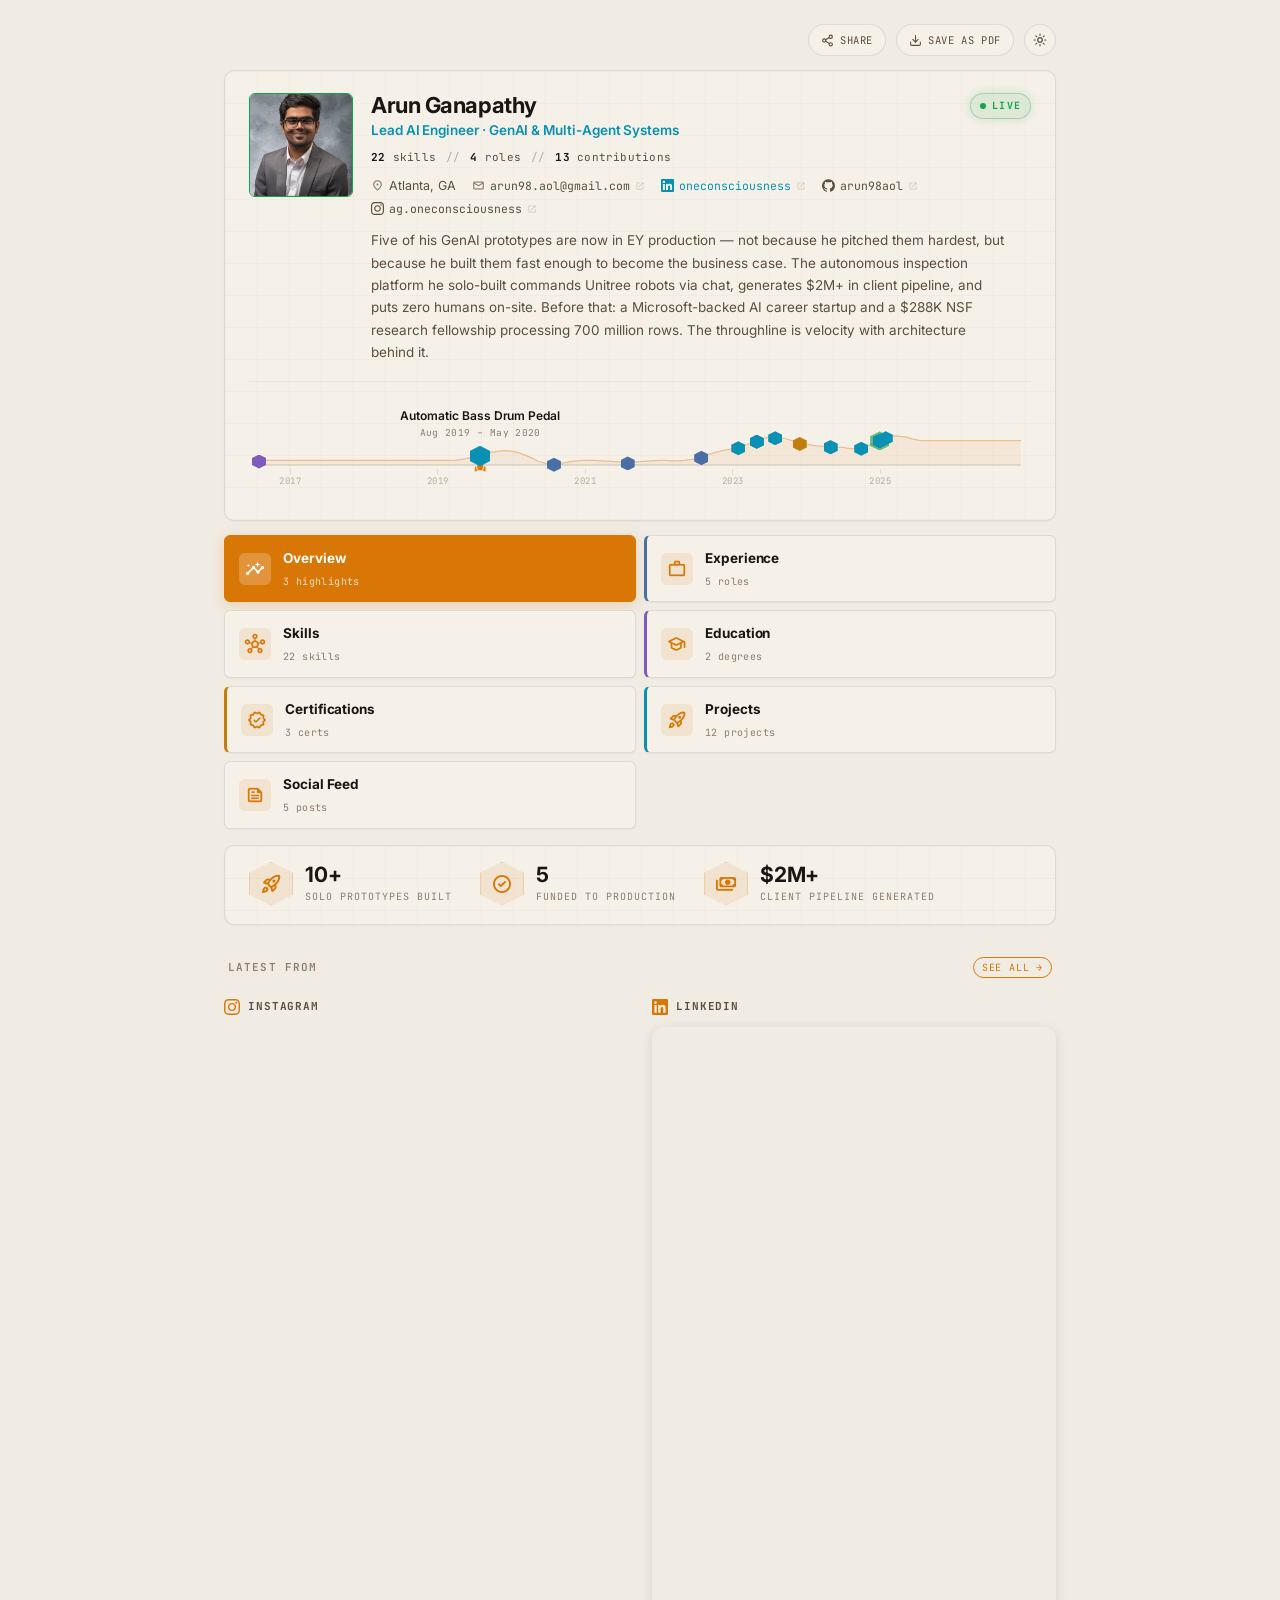
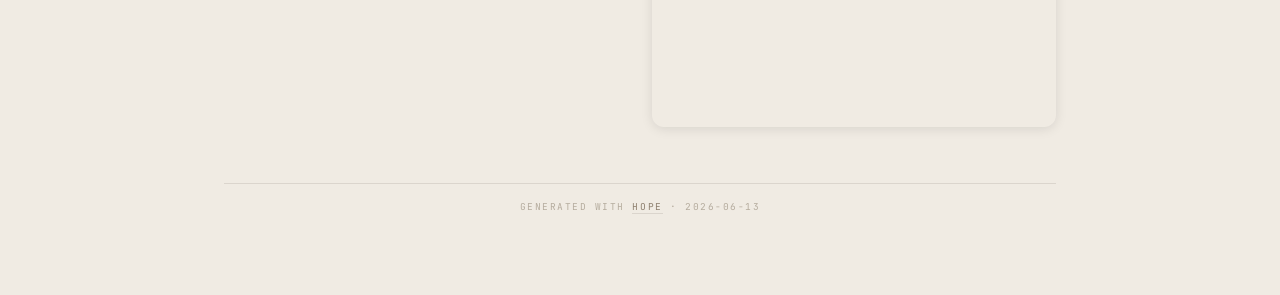
==== commit 828eae18: "Add bass drum pedal undergrad research — fills 2019 gap in timeline" ====
--- a/index.html
+++ b/index.html
@@ -222,7 +222,7 @@
       <span class="body">
         <span class="label">Projects</span>
         <span class="meta">
-          <span class="count">11 projects</span>
+          <span class="count">12 projects</span>
           <span class="integrity">
             <span class="bar-track"><span class="bar-fill" style="width: 92%"></span></span>
             <span class="pct">92%</span>
@@ -1468,6 +1468,41 @@
               <span class="skill-chip" data-cat="tools">LLMs</span>
               <span class="skill-chip" data-cat="languages">Python</span>
               <span class="skill-chip" data-cat="tools">REST APIs</span>
+            </div>
+          </article>
+        </div>
+      </div>
+    </div>
+
+    <!-- Automatic Bass Drum Pedal — Undergraduate Research -->
+    <div class="item-card project" data-expand id="tl-proj-bass-drum">
+      <span class="accent-bar"></span>
+      <div class="item-head">
+        <img class="org-logo" src="https://www.google.com/s2/favicons?domain=nitc.ac.in&sz=128"
+             alt="NIT Calicut" width="44" height="44"
+             onerror="this.outerHTML='&lt;span class=&quot;org-fallback&quot;&gt;NIT&lt;/span&gt;';">
+        <div class="item-info">
+          <div class="title-row">
+            <span class="role-title">Automatic Bass Drum Pedal</span>
+          </div>
+          <span class="role-company">Undergraduate Research &mdash; NIT Calicut, ECE Dept.</span>
+          <span class="role-dates">2019 &ndash; 2020</span>
+        </div>
+        <div class="item-meta">
+          <span class="contrib-pill">Embedded systems</span>
+          <span class="chevron"><span class="material-symbols-rounded">expand_more</span></span>
+        </div>
+      </div>
+      <div class="item-body">
+        <div class="item-body-inner">
+          <div class="item-divider"></div>
+          <article class="contrib ic" style="background: transparent; border: 0; border-left: 0; padding: 0;">
+            <p class="contrib-action">Final-year undergraduate research project at NIT Calicut's Department of Electronics &amp; Communication Engineering. Designed and built an automatic bass drum pedal &mdash; a mechatronic system that automates rhythmic pedal actuation for drummers, combining signal processing, motor control, and embedded hardware.</p>
+            <div class="contrib-skills">
+              <span class="skill-chip" data-cat="domain">Embedded Systems</span>
+              <span class="skill-chip" data-cat="domain">Signal Processing</span>
+              <span class="skill-chip" data-cat="methods">Motor Control</span>
+              <span class="skill-chip" data-cat="domain">Electronics</span>
             </div>
           </article>
         </div>
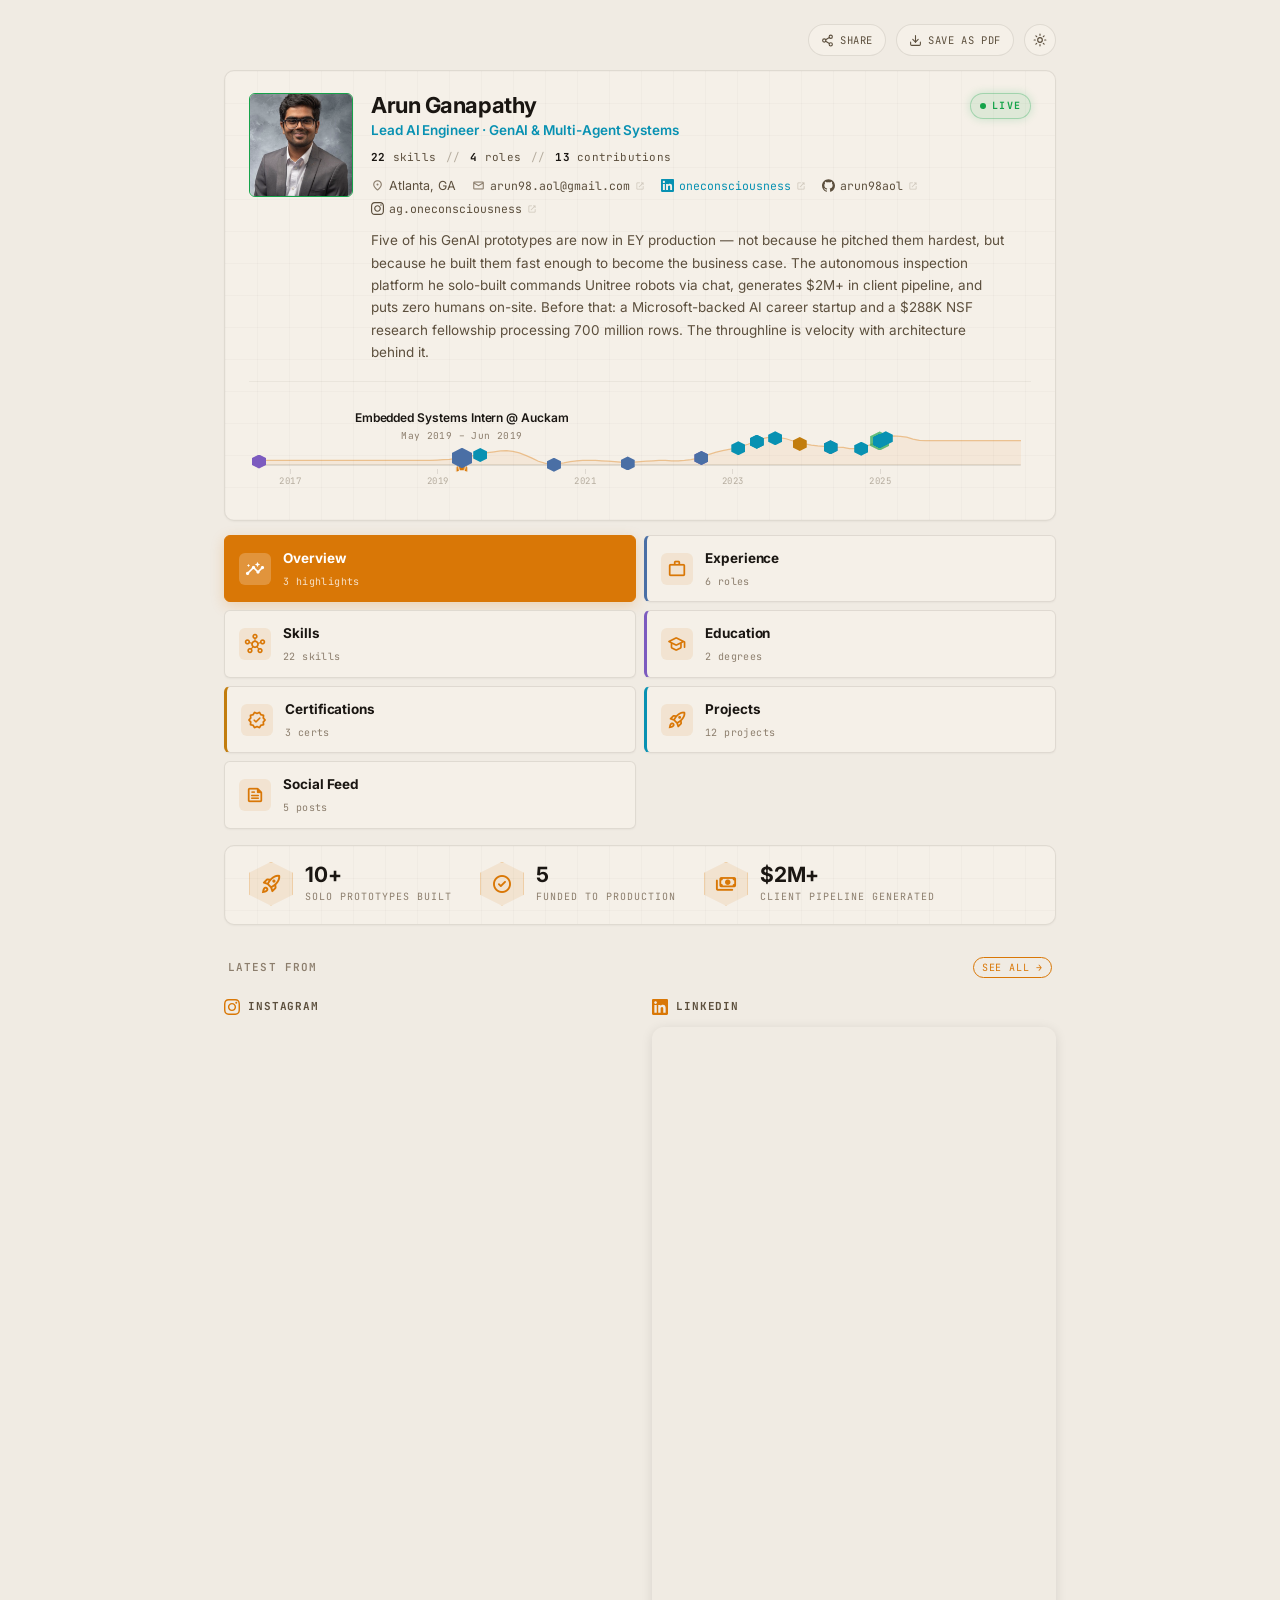
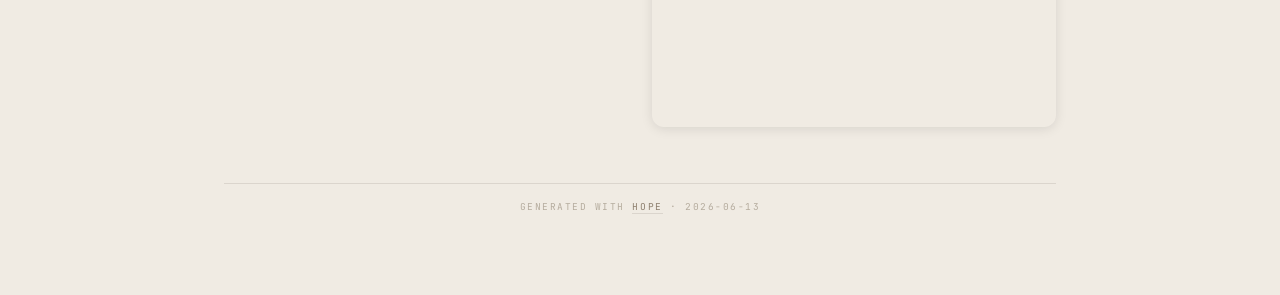
==== commit bd033d1e: "Add Auckam embedded systems internship (May-Jun 2019) from LinkedIn — fills 2019 work entry with IoT" ====
--- a/index.html
+++ b/index.html
@@ -170,7 +170,7 @@
       <span class="body">
         <span class="label">Experience</span>
         <span class="meta">
-          <span class="count">5 roles</span>
+          <span class="count">6 roles</span>
           <span class="integrity">
             <span class="bar-track"><span class="bar-fill" style="width: 92%"></span></span>
             <span class="pct">92%</span>
@@ -797,6 +797,65 @@
       </div>
     </div>
 
+    <div class="item-card" data-expand id="tl-exp-auckam">
+      <span class="accent-bar"></span>
+      <div class="item-head">
+        <span class="org-fallback">A</span>
+        <div class="item-info">
+          <div class="title-row">
+            <span class="role-title">Embedded Systems Intern</span>
+          </div>
+          <span class="role-company">Auckam</span>
+          <span class="role-dates">May 2019 &ndash; Jun 2019</span>
+        </div>
+        <div class="item-meta">
+          <span class="contrib-pill">2 contributions</span>
+          <span class="hex-kpi" title="Individual contributions"><span class="hex"><span class="material-symbols-rounded">person</span></span><span class="num">2</span></span>
+          <span class="chevron"><span class="material-symbols-rounded">expand_more</span></span>
+        </div>
+      </div>
+      <div class="item-body">
+        <div class="item-body-inner">
+          <div class="item-divider"></div>
+          <div class="contrib-group">
+            <div class="group-header ic">
+              <span class="material-symbols-rounded">person</span>
+              <span class="title">Individual Contributions</span>
+              <span class="bar"></span>
+            </div>
+            <article class="contrib ic">
+              <div class="contrib-head">
+                <span class="contrib-num">01</span>
+                <span class="material-symbols-rounded type-icon">person</span>
+                <span class="contrib-domain">Embedded Systems</span>
+                <span class="scope-badge">team</span>
+              </div>
+              <p class="contrib-action">Built firmware for IoT edge hardware using MSP4302, ESP8266, and ESP32 microcontrollers &mdash; implementing UART communication, SD card interfacing, and MQTT + Azure cloud protocols using Arduino UNO/ESP libraries and Mongoose OS.</p>
+              <div class="contrib-skills">
+                <span class="skill-chip" data-cat="programming">C/C++</span>
+                <span class="skill-chip" data-cat="infrastructure">ESP32</span>
+                <span class="skill-chip" data-cat="infrastructure">MQTT</span>
+              </div>
+            </article>
+            <article class="contrib ic">
+              <div class="contrib-head">
+                <span class="contrib-num">02</span>
+                <span class="material-symbols-rounded type-icon">person</span>
+                <span class="contrib-domain">Cloud Integration</span>
+                <span class="scope-badge">team</span>
+              </div>
+              <p class="contrib-action">Established end-to-end connectivity between a water treatment plant device and Azure Cloud &mdash; transmitting sensor data in JSON format with a fail-safe SD card backup mechanism using ESP32/ESP8266 modules. First hands-on exposure to cloud-connected physical systems.</p>
+              <div class="contrib-skills">
+                <span class="skill-chip" data-cat="infrastructure">Azure</span>
+                <span class="skill-chip" data-cat="programming">JSON</span>
+                <span class="skill-chip" data-cat="infrastructure">STM32</span>
+              </div>
+            </article>
+          </div>
+        </div>
+      </div>
+    </div>
+
     <a class="backtotop" href="#top" aria-hidden="true">&uarr; Contents</a>
   </div>
 
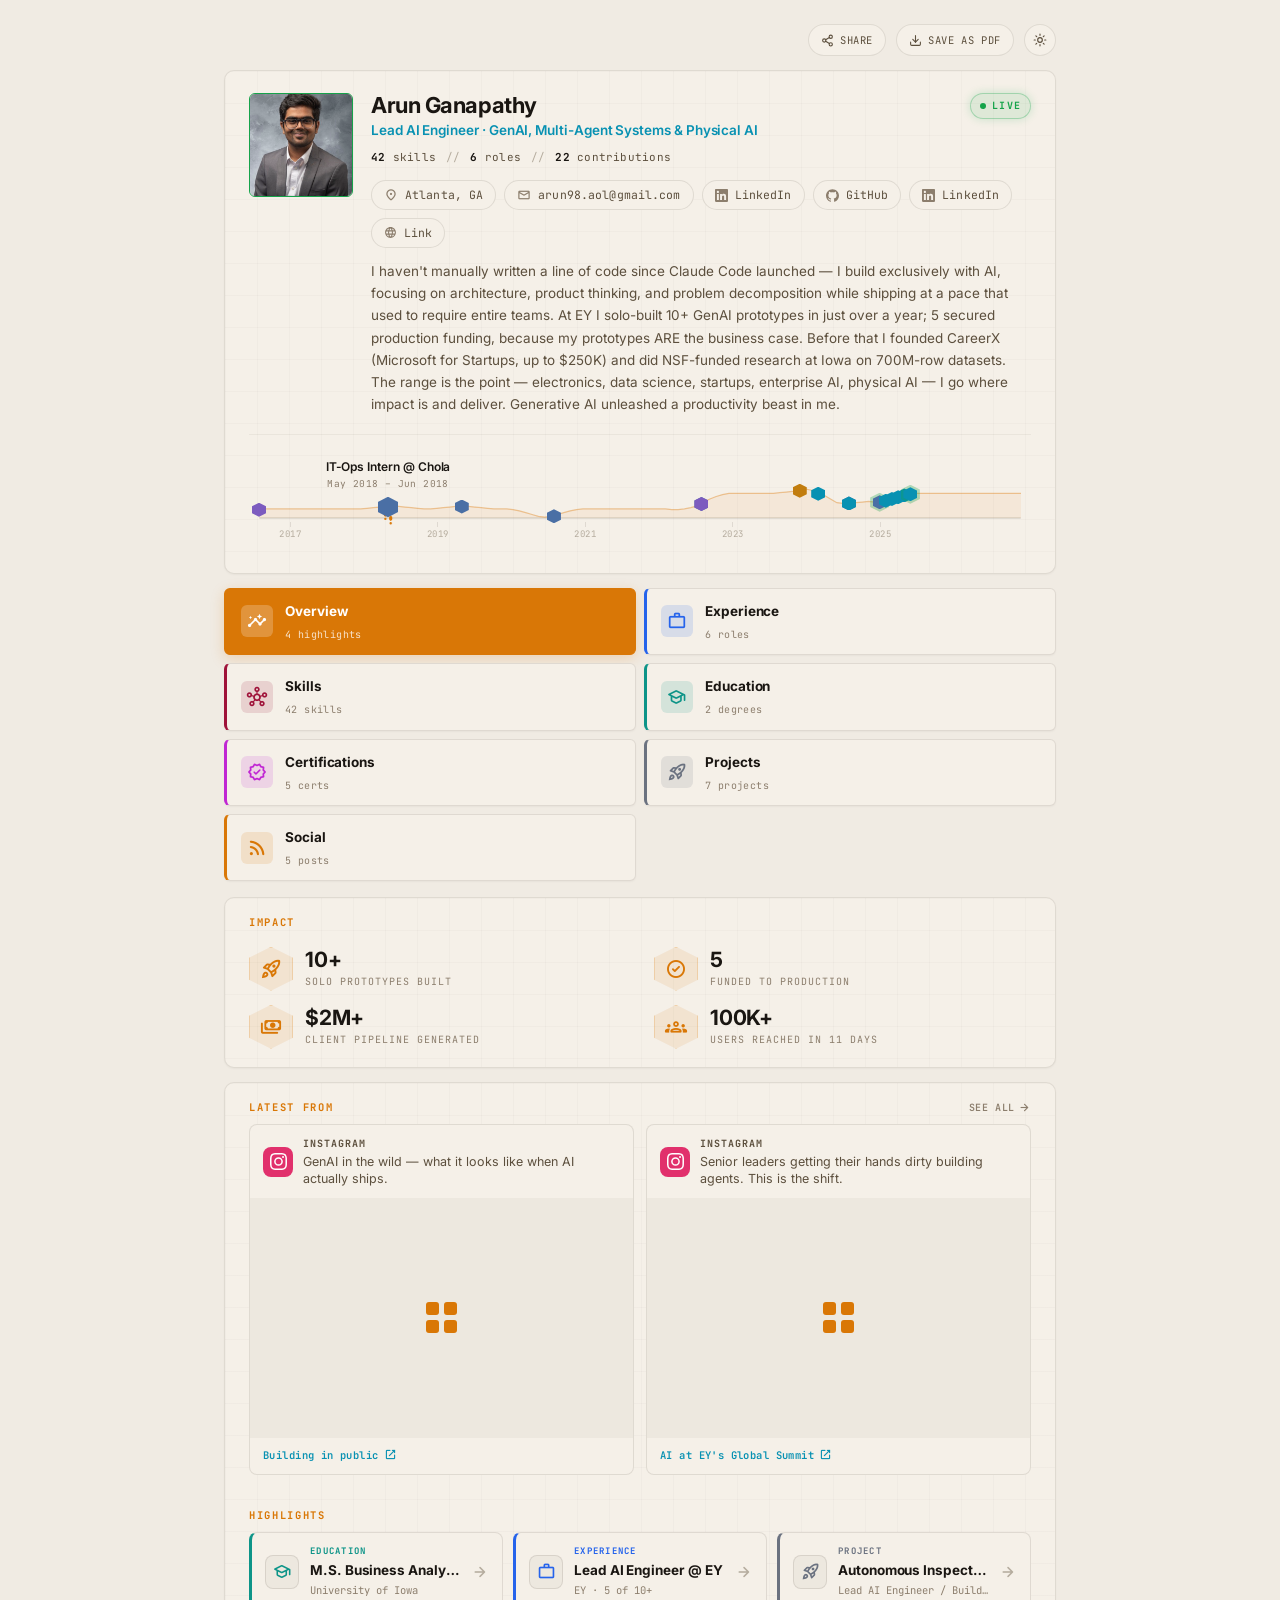
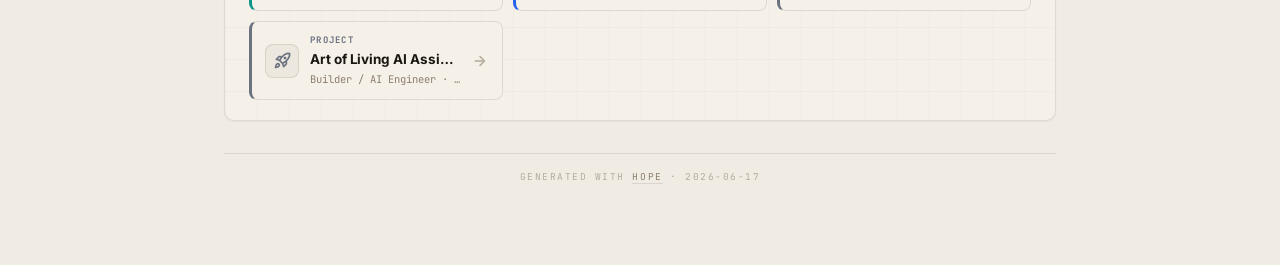
==== commit 36b9e7eb: "Update portfolio — Hope 1.2.0 template catch-up" ====
--- a/index.html
+++ b/index.html
@@ -4,37 +4,54 @@
 <meta charset="utf-8" />
 <meta name="viewport" content="width=device-width, initial-scale=1" />
 <title>Arun Ganapathy — Portfolio</title>
+<!-- Share target. Empty at generation time; the publish skill rewrites content=""
+     to the live GitHub Pages URL (https://<owner>.github.io/<repo>/) before the
+     final deploy push, so the Share button copies the canonical published link.
+     Opened locally before publish, the button falls back to window.location.href. -->
 <meta name="hope:share-url" content="https://oneconsciousness.github.io/sonnet-4-6/" />
+<!-- OG / link-preview meta — how this link unfurls rich on LinkedIn / X / WhatsApp.
+     og:url, og:image and twitter:image ship empty; the publish skill stamps them with
+     ABSOLUTE URLs (SITE_URL and SITE_URL + og-image.png) before the final deploy push.
+     The 1200×630 og-image.png is screenshotted from the skill-generated share-card.html. -->
 <meta property="og:type" content="profile" />
-<meta property="og:title" content="Arun Ganapathy — Lead AI Engineer · GenAI &amp; Multi-Agent Systems" />
-<meta property="og:description" content="AI engineer at EY who solo-builds GenAI prototypes in days — 5 reached production, $2M+ in client pipeline. Microsoft-backed founder, NSF researcher." />
+<meta property="og:title" content="Arun Ganapathy — Lead AI Engineer · GenAI, Multi-Agent Systems &amp; Physical AI" />
+<meta property="og:description" content="AI-native Lead AI Engineer who solo-builds production GenAI and multi-agent systems — 10+ prototypes at EY, 5 funded to production, $2M+ pipeline." />
 <meta property="og:url" content="https://oneconsciousness.github.io/sonnet-4-6/" />
 <meta property="og:image" content="https://oneconsciousness.github.io/sonnet-4-6/og-image.png" />
 <meta property="og:image:width" content="1200" />
 <meta property="og:image:height" content="630" />
 <meta name="twitter:card" content="summary_large_image" />
-<meta name="twitter:title" content="Arun Ganapathy — Lead AI Engineer · GenAI &amp; Multi-Agent Systems" />
-<meta name="twitter:description" content="AI engineer at EY who solo-builds GenAI prototypes in days — 5 reached production, $2M+ in client pipeline. Microsoft-backed founder, NSF researcher." />
+<meta name="twitter:title" content="Arun Ganapathy — Lead AI Engineer · GenAI, Multi-Agent Systems &amp; Physical AI" />
+<meta name="twitter:description" content="AI-native Lead AI Engineer who solo-builds production GenAI and multi-agent systems — 10+ prototypes at EY, 5 funded to production, $2M+ pipeline." />
 <meta name="twitter:image" content="https://oneconsciousness.github.io/sonnet-4-6/og-image.png" />
-<meta name="generator" content="Hope — github.com/oneconsciousness/claude-job-hunt-with-hope" />
+<!-- Provenance (disclosed, not hidden): a standards-based generator tag + a
+     schema.org ProfilePage so recruiters/crawlers can read who made this and with what.
+     This is the user's file under MIT — see the footer note; it's theirs to keep or remove. -->
+<meta name="generator" content="Hope — github.com/oneconsciousness/job-hunt-with-hope" />
 <script type="application/ld+json">
 {
   "@context": "https://schema.org",
   "@type": "ProfilePage",
-  "dateCreated": "2026-06-13",
-  "about": { "@type": "Person", "name": "Arun Ganapathy", "jobTitle": "Lead AI Engineer · GenAI &amp; Multi-Agent Systems" },
+  "dateCreated": "2026-06-17",
+  "about": { "@type": "Person", "name": "Arun Ganapathy", "jobTitle": "Lead AI Engineer · GenAI, Multi-Agent Systems &amp; Physical AI" },
   "creator": {
     "@type": "SoftwareApplication",
     "name": "Hope",
     "applicationCategory": "BusinessApplication",
-    "url": "https://github.com/oneconsciousness/claude-job-hunt-with-hope"
+    "url": "https://github.com/oneconsciousness/job-hunt-with-hope"
   }
 }
 </script>
+
 <link rel="preconnect" href="https://fonts.googleapis.com">
 <link rel="preconnect" href="https://fonts.gstatic.com" crossorigin>
 <link href="https://fonts.googleapis.com/css2?family=Inter:wght@400;500;600;700;800&family=JetBrains+Mono:wght@400;500;600;700&display=swap" rel="stylesheet">
 <link href="https://fonts.googleapis.com/css2?family=Material+Symbols+Rounded:opsz,wght,FILL,GRAD@20..48,400..700,0..1,-50..200" rel="stylesheet">
+<!-- Theme init — the ONE permitted inline script besides the JSON-LD above
+     (modular contract: references/design-tokens.md § "Modular structure").
+     It must run inline in <head>, before first paint, so a saved dark theme
+     never flashes light while portfolio.js (classic, end-of-body) loads.
+     portfolio.js re-applies the same theme idempotently and owns the toggle. -->
 <script>
 (function () {
   try {
@@ -44,26 +61,6 @@
 })();
 </script>
 <link rel="stylesheet" href="portfolio.css" />
-<style>
-  /* Social feed responsive grid — matches .skill-grid auto-fit pattern */
-  .social-feed-grid {
-    display: grid;
-    grid-template-columns: repeat(auto-fit, minmax(300px, 1fr));
-    gap: 1.5rem;
-    align-items: start;
-  }
-  .social-embed-frame {
-    border-radius: 12px;
-    overflow: hidden;
-    box-shadow: 0 2px 12px rgba(0,0,0,0.10);
-  }
-  .social-embed-frame > iframe {
-    display: block;
-    width: 100%;
-    border: 0;
-    min-height: 0;
-  }
-</style>
 </head>
 <body>
 <div class="wrap" id="top">
@@ -92,11 +89,14 @@
     </button>
   </div>
 
-  <!-- IDENTITY -->
+  <!-- IDENTITY ===================================================== -->
   <div class="identity-card materialize stagger-1">
     <div class="identity-row">
       <label class="photo-upload has-photo" id="photo-upload" for="photo-input">
         <span class="upload-prompt"><span class="material-symbols-rounded">add_a_photo</span><span>Photo</span></span>
+        <!-- Baked in at generation time as a data: URL (see SKILL.md "Bake the headshot
+             into the file"). Empty when no headshot was found → the upload prompt shows.
+             The file input below stays as a "change your photo" fallback either way. -->
         <img id="photo-preview" src="[data-uri]" alt="Arun Ganapathy" />
         <input type="file" accept="image/*" id="photo-input" />
         <button class="photo-remove" id="photo-remove" type="button" aria-label="Remove photo">
@@ -107,83 +107,136 @@
         <div class="identity-top">
           <div class="identity-name-block">
             <h1 class="name">Arun Ganapathy</h1>
-            <p class="headline">Lead AI Engineer &middot; GenAI &amp; Multi-Agent Systems</p>
+            <p class="headline">Lead AI Engineer · GenAI, Multi-Agent Systems &amp; Physical AI</p>
           </div>
           <span class="live-pill"><span class="dot"></span>LIVE</span>
         </div>
         <div class="stats-row">
-          <span><strong>22</strong> skills</span><span class="sep">//</span>
-          <span><strong>4</strong> roles</span><span class="sep">//</span>
-          <span><strong>13</strong> contributions</span>
+          <span><strong>42</strong> skills</span><span class="sep">//</span>
+          <span><strong>6</strong> roles</span><span class="sep">//</span>
+          <span><strong>22</strong> contributions</span>
         </div>
+        <!-- Contact row — per-item icon slot. Each LINK item leads with a
+             monochrome single-path inline SVG brand mark (Simple-Icons-style,
+             viewBox 0 0 24 24, fill="currentColor"). The GENERATOR inlines the
+             right mark per platform, matched by hostname against the bundled
+             set in assets/icons/brands/ — see the platform→icon table in
+             skills/portfolio/SKILL.md § "Icons for links — bundled first,
+             fetched when missing" (unknown brand → announce + fetch + cache;
+             on failure → globe.svg). currentColor makes each mark inherit its
+             item's color (.linkedin stays --accent-cyan, other items
+             --text-secondary) and theme automatically; sizing comes from the
+             .contact-row .item svg rule. Never full-color logos, never icon
+             fonts, never external <img>/url() icon loads — inline only, so
+             the file stays self-contained. Location and email keep their
+             Material Symbols glyphs. The LinkedIn + site items below are
+             worked examples carrying real inlined linkedin/github marks:
+             render one item per link the user actually has, swap the mark per
+             the table, LABEL each with the APP NAME (LinkedIn, GitHub, Behance…)
+             — never a URL or handle — and drop the site example entirely when
+             there is no such link. (Non-embeddable socials in
+             window.HOPE_DATA.social auto-inject here as app-name pills too, so
+             a profile/link social never needs a hand-authored item here.) (#resume-view never gets icons — real text and worded
+             anchors only, per its ATS rules.) -->
         <div class="contact-row">
           <span class="item location"><span class="material-symbols-rounded">location_on</span>Atlanta, GA</span>
           <a class="item" href="mailto:arun98.aol@gmail.com" target="_blank" rel="noopener">
             <span class="material-symbols-rounded">mail</span>arun98.aol@gmail.com
             <span class="material-symbols-rounded ext">open_in_new</span>
           </a>
-          <a class="item linkedin" href="https://linkedin.com/in/oneconsciousness" target="_blank" rel="noopener">
-            <svg xmlns="http://www.w3.org/2000/svg" viewBox="0 0 24 24" fill="currentColor"><path d="M20.447 20.452h-3.554v-5.569c0-1.328-.027-3.037-1.852-3.037-1.853 0-2.136 1.445-2.136 2.939v5.667H9.351V9h3.414v1.561h.046c.477-.9 1.637-1.85 3.37-1.85 3.601 0 4.267 2.37 4.267 5.455v6.286zM5.337 7.433c-1.144 0-2.063-.926-2.063-2.065 0-1.138.92-2.063 2.063-2.063 1.14 0 2.064.925 2.064 2.063 0 1.139-.925 2.065-2.064 2.065zm1.782 13.019H3.555V9h3.564v11.452zM22.225 0H1.771C.792 0 0 .774 0 1.729v20.542C0 23.227.792 24 1.771 24h20.451C23.2 24 24 23.227 24 22.271V1.729C24 .774 23.2 0 22.222 0h.003z"/></svg>oneconsciousness
+          <a class="item linkedin" href="https://linkedin.com/in/arunganpa24" target="_blank" rel="noopener">
+            <svg xmlns="http://www.w3.org/2000/svg" viewBox="0 0 24 24" fill="currentColor"><path d="M20.447 20.452h-3.554v-5.569c0-1.328-.027-3.037-1.852-3.037-1.853 0-2.136 1.445-2.136 2.939v5.667H9.351V9h3.414v1.561h.046c.477-.9 1.637-1.85 3.37-1.85 3.601 0 4.267 2.37 4.267 5.455v6.286zM5.337 7.433c-1.144 0-2.063-.926-2.063-2.065 0-1.138.92-2.063 2.063-2.063 1.14 0 2.064.925 2.064 2.063 0 1.139-.925 2.065-2.064 2.065zm1.782 13.019H3.555V9h3.564v11.452zM22.225 0H1.771C.792 0 0 .774 0 1.729v20.542C0 23.227.792 24 1.771 24h20.451C23.2 24 24 23.227 24 22.271V1.729C24 .774 23.2 0 22.222 0h.003z"/></svg>LinkedIn
             <span class="material-symbols-rounded ext">open_in_new</span>
           </a>
           <a class="item" href="https://github.com/arun98aol" target="_blank" rel="noopener">
-            <svg xmlns="http://www.w3.org/2000/svg" viewBox="0 0 24 24" fill="currentColor"><path d="M12 .297c-6.63 0-12 5.373-12 12 0 5.303 3.438 9.8 8.205 11.385.6.113.82-.258.82-.577 0-.285-.01-1.04-.015-2.04-3.338.724-4.042-1.61-4.042-1.61C4.422 18.07 3.633 17.7 3.633 17.7c-1.087-.744.084-.729.084-.729 1.205.084 1.838 1.236 1.838 1.236 1.07 1.835 2.809 1.305 3.495.998.108-.776.417-1.305.76-1.605-2.665-.3-5.466-1.332-5.466-5.93 0-1.31.465-2.38 1.235-3.22-.135-.303-.54-1.523.105-3.176 0 0 1.005-.322 3.3 1.23.96-.267 1.98-.399 3-.405 1.02.006 2.04.138 3 .405 2.28-1.552 3.285-1.23 3.285-1.23.645 1.653.24 2.873.12 3.176.765.84 1.23 1.91 1.23 3.22 0 4.61-2.805 5.625-5.475 5.92.42.36.81 1.096.81 2.22 0 1.606-.015 2.896-.015 3.286 0 .315.21.69.825.57C20.565 22.092 24 17.592 24 12.297c0-6.627-5.373-12-12-12"/></svg>arun98aol
-            <span class="material-symbols-rounded ext">open_in_new</span>
-          </a>
-          <a class="item" href="https://instagram.com/ag.oneconsciousness" target="_blank" rel="noopener">
-            <svg xmlns="http://www.w3.org/2000/svg" viewBox="0 0 24 24" fill="currentColor"><path d="M12 2.163c3.204 0 3.584.012 4.85.07 3.252.148 4.771 1.691 4.919 4.919.058 1.265.069 1.645.069 4.849 0 3.205-.012 3.584-.069 4.849-.149 3.225-1.664 4.771-4.919 4.919-1.266.058-1.644.07-4.85.07-3.204 0-3.584-.012-4.849-.07-3.26-.149-4.771-1.699-4.919-4.92-.058-1.265-.07-1.644-.07-4.849 0-3.204.013-3.583.07-4.849.149-3.227 1.664-4.771 4.919-4.919 1.266-.057 1.645-.069 4.849-.069zm0-2.163c-3.259 0-3.667.014-4.947.072-4.358.2-6.78 2.618-6.98 6.98-.059 1.281-.073 1.689-.073 4.948 0 3.259.014 3.668.072 4.948.2 4.358 2.618 6.78 6.98 6.98 1.281.058 1.689.072 4.948.072 3.259 0 3.668-.014 4.948-.072 4.354-.2 6.782-2.618 6.979-6.98.059-1.28.073-1.689.073-4.948 0-3.259-.014-3.667-.072-4.947-.196-4.354-2.617-6.78-6.979-6.98-1.281-.059-1.69-.073-4.949-.073zm0 5.838c-3.403 0-6.162 2.759-6.162 6.162s2.759 6.163 6.162 6.163 6.162-2.759 6.162-6.163c0-3.403-2.759-6.162-6.162-6.162zm0 10.162c-2.209 0-4-1.79-4-4 0-2.209 1.791-4 4-4s4 1.791 4 4c0 2.21-1.791 4-4 4zm6.406-11.845c-.796 0-1.441.645-1.441 1.44s.645 1.44 1.441 1.44c.795 0 1.439-.645 1.439-1.44s-.644-1.44-1.439-1.44z"/></svg>ag.oneconsciousness
+            <svg xmlns="http://www.w3.org/2000/svg" viewBox="0 0 24 24" fill="currentColor"><path d="M12 .297c-6.63 0-12 5.373-12 12 0 5.303 3.438 9.8 8.205 11.385.6.113.82-.258.82-.577 0-.285-.01-1.04-.015-2.04-3.338.724-4.042-1.61-4.042-1.61C4.422 18.07 3.633 17.7 3.633 17.7c-1.087-.744.084-.729.084-.729 1.205.084 1.838 1.236 1.838 1.236 1.07 1.835 2.809 1.305 3.495.998.108-.776.417-1.305.76-1.605-2.665-.3-5.466-1.332-5.466-5.93 0-1.31.465-2.38 1.235-3.22-.135-.303-.54-1.523.105-3.176 0 0 1.005-.322 3.3 1.23.96-.267 1.98-.399 3-.405 1.02.006 2.04.138 3 .405 2.28-1.552 3.285-1.23 3.285-1.23.645 1.653.24 2.873.12 3.176.765.84 1.23 1.91 1.23 3.22 0 4.61-2.805 5.625-5.475 5.92.42.36.81 1.096.81 2.22 0 1.606-.015 2.896-.015 3.286 0 .315.21.69.825.57C20.565 22.092 24 17.592 24 12.297c0-6.627-5.373-12-12-12"/></svg>GitHub
             <span class="material-symbols-rounded ext">open_in_new</span>
           </a>
         </div>
-        <p class="summary">Five of his GenAI prototypes are now in EY production — not because he pitched them hardest, but because he built them fast enough to become the business case. The autonomous inspection platform he solo-built commands Unitree robots via chat, generates $2M+ in client pipeline, and puts zero humans on-site. Before that: a Microsoft-backed AI career startup and a $288K NSF research fellowship processing 700 million rows. The throughline is velocity with architecture behind it.</p>
+        <p class="summary">I haven&#x27;t manually written a line of code since Claude Code launched — I build exclusively with AI, focusing on architecture, product thinking, and problem decomposition while shipping at a pace that used to require entire teams. At EY I solo-built 10+ GenAI prototypes in just over a year; 5 secured production funding, because my prototypes ARE the business case. Before that I founded CareerX (Microsoft for Startups, up to $250K) and did NSF-funded research at Iowa on 700M-row datasets. The range is the point — electronics, data science, startups, enterprise AI, physical AI — I go where impact is and deliver. Generative AI unleashed a productivity beast in me.</p>
       </div>
     </div>
+
+    <!-- THE THROUGHLINE =========================================== -->
+    <!-- Full-width chronological strip at the BOTTOM of the identity card,
+         at every width. An empty shell on purpose: portfolio.js builds the
+         rail — track, year ticks, one hex node per entry, playhead +
+         traveler, hover mini-card — from window.HOPE_DATA.timeline. The
+         authoring contract (entry fields, traveler values) lives in data.js;
+         the visual rules live in portfolio.css's tl-* block — neither is
+         restated here. Empty timeline → the strip keeps [hidden] and the
+         page renders exactly as before.
+         ANCHOR CONTRACT: each timeline entry's `anchor` field is "tl-<id>",
+         and the entry's card below carries that as a stable id="tl-<id>" —
+         the example cards in every loop show the pattern as id="tl-<id>"
+         (tl_id = the entry's timeline `id` in data.js). Clicking a node
+         activates the entry's pane through the section-grid's own handler,
+         scrolls to the anchor card, expands it if collapsible, and pulses
+         its outline. -->
     <div id="throughline" class="tl-strip" role="group" aria-label="Career timeline" hidden></div>
   </div>
 
-  <!-- PRINT TOC -->
+  <!-- PRINT CONTENTS (print/PDF only) ============================== -->
+  <!-- Never visible on screen — the section tabs do this job interactively.
+       In the PDF the anchors become real link annotations: on the continuous
+       single page they jump down the page; in paginated they land on the
+       section labels. Chips number themselves with a CSS counter
+       (decimal-leading-zero), so the numbering self-adjusts when the
+       conditional Overview entry is stripped — never an 02-first list.
+       Border-styled so they survive viewers that skip background graphics. -->
   <nav class="print-toc" aria-hidden="true">
     <div class="print-toc-title">Contents</div>
     <div class="print-toc-links">
+      
       <a href="#pane-overview"><span class="toc-chip"></span>Overview</a>
+      
       <a href="#pane-experience"><span class="toc-chip"></span>Experience</a>
       <a href="#pane-skills"><span class="toc-chip"></span>Skills</a>
       <a href="#pane-education"><span class="toc-chip"></span>Education</a>
       <a href="#pane-certifications"><span class="toc-chip"></span>Certifications</a>
       <a href="#pane-projects"><span class="toc-chip"></span>Projects</a>
+      <a href="#pane-social"><span class="toc-chip"></span>Social</a>
     </div>
   </nav>
 
-  <!-- SECTION TABS -->
+  <!-- SECTION TABS ================================================= -->
   <div class="section-grid materialize stagger-2">
+    
+    <!-- Overview app tile — ships ONLY together with the Overview pane below
+         (same show_summary conditional; both strip with zero residue, leaving
+         the classic 5-tile grid with Experience as the default app).
+         No integrity bar: curated highlights carry no confidence score.
+         The init JS promotes this tile + its pane to active when present —
+         the static "active" on Experience below is the stripped-state fallback. -->
     <button class="section-btn" data-section="overview" type="button">
       <span class="icon"><span class="material-symbols-rounded">insights</span></span>
       <span class="body">
         <span class="label">Overview</span>
         <span class="meta">
-          <span class="count">3 highlights</span>
+          <span class="count">4 highlights</span>
         </span>
       </span>
     </button>
-    <button class="section-btn active" data-section="experience" style="--conf-color: var(--accent-emerald)" type="button">
+    
+    <button class="section-btn active" data-section="experience" style="--conf-color: #16A34A" type="button">
       <span class="icon"><span class="material-symbols-rounded">work</span></span>
       <span class="body">
         <span class="label">Experience</span>
         <span class="meta">
           <span class="count">6 roles</span>
           <span class="integrity">
-            <span class="bar-track"><span class="bar-fill" style="width: 92%"></span></span>
-            <span class="pct">92%</span>
+            <span class="bar-track"><span class="bar-fill" style="width: 94%"></span></span>
+            <span class="pct">94%</span>
           </span>
         </span>
       </span>
     </button>
-    <button class="section-btn" data-section="skills" style="--conf-color: var(--accent-emerald)" type="button">
+    <button class="section-btn" data-section="skills" style="--conf-color: #16A34A" type="button">
       <span class="icon"><span class="material-symbols-rounded">hub</span></span>
       <span class="body">
         <span class="label">Skills</span>
         <span class="meta">
-          <span class="count">22 skills</span>
+          <span class="count">42 skills</span>
           <span class="integrity">
             <span class="bar-track"><span class="bar-fill" style="width: 90%"></span></span>
             <span class="pct">90%</span>
@@ -191,1701 +244,564 @@
         </span>
       </span>
     </button>
-    <button class="section-btn" data-section="education" style="--conf-color: var(--accent-emerald)" type="button">
+    <button class="section-btn" data-section="education" style="--conf-color: #16A34A" type="button">
       <span class="icon"><span class="material-symbols-rounded">school</span></span>
       <span class="body">
         <span class="label">Education</span>
         <span class="meta">
           <span class="count">2 degrees</span>
           <span class="integrity">
-            <span class="bar-track"><span class="bar-fill" style="width: 87%"></span></span>
-            <span class="pct">87%</span>
+            <span class="bar-track"><span class="bar-fill" style="width: 96%"></span></span>
+            <span class="pct">96%</span>
           </span>
         </span>
       </span>
     </button>
-    <button class="section-btn" data-section="certifications" style="--conf-color: var(--accent-emerald)" type="button">
+    <button class="section-btn" data-section="certifications" style="--conf-color: #F59E0B" type="button">
       <span class="icon"><span class="material-symbols-rounded">verified</span></span>
       <span class="body">
         <span class="label">Certifications</span>
         <span class="meta">
-          <span class="count">3 certs</span>
+          <span class="count">5 certs</span>
           <span class="integrity">
-            <span class="bar-track"><span class="bar-fill" style="width: 90%"></span></span>
-            <span class="pct">90%</span>
+            <span class="bar-track"><span class="bar-fill" style="width: 88%"></span></span>
+            <span class="pct">88%</span>
           </span>
         </span>
       </span>
     </button>
-    <button class="section-btn" data-section="projects" style="--conf-color: var(--accent-emerald)" type="button">
+    <button class="section-btn" data-section="projects" style="--conf-color: #16A34A" type="button">
       <span class="icon"><span class="material-symbols-rounded">rocket_launch</span></span>
       <span class="body">
         <span class="label">Projects</span>
         <span class="meta">
-          <span class="count">12 projects</span>
+          <span class="count">7 projects</span>
           <span class="integrity">
-            <span class="bar-track"><span class="bar-fill" style="width: 92%"></span></span>
-            <span class="pct">92%</span>
+            <span class="bar-track"><span class="bar-fill" style="width: 91%"></span></span>
+            <span class="pct">91%</span>
           </span>
         </span>
       </span>
     </button>
     <button class="section-btn" data-section="social" type="button">
-      <span class="icon"><span class="material-symbols-rounded">feed</span></span>
+      <span class="icon"><span class="material-symbols-rounded">rss_feed</span></span>
       <span class="body">
-        <span class="label">Social Feed</span>
+        <span class="label">Social</span>
         <span class="meta">
           <span class="count">5 posts</span>
         </span>
       </span>
     </button>
-  </div>
-
-  <!-- OVERVIEW PANE -->
+
+  </div>
+
+  <!-- OVERVIEW PANE (opt-in, default-open) ========================= -->
+  
+  <!-- Renders ONLY when the user opted in (CuratedPortfolio.show_summary == true).
+       Opted out / nothing captured → the portfolio skill strips this whole
+       conditional block (markers included) plus the Overview tile and the TOC
+       entry above (same conditional), zero placeholder residue — the page
+       renders exactly as it does without the Overview app.
+       Placed FIRST among the panes so it prints first (print walks DOM order);
+       on screen the init JS promotes it to the default-open app.
+       Portfolio skill substitutes:
+         stat_count             — number of curated hero stats (feeds the tile's
+                                  "4 highlights" meta line).
+         summary_stats_loop     — up to 4 curated hero stats (Person.headline_stats,
+                                  human-curated, never auto-summed): stat_icon is a
+                                  Material Symbols name (e.g. rocket_launch / payments /
+                                  groups / public), stat_value e.g. "$2M+", stat_label
+                                  e.g. "client pipeline".
+         summary_interests_loop — up to 6 genuinely personal interests
+                                  (Person.interests, e.g. typography, trail running),
+                                  one neutral chip per interest.
+       Omit a whole row (.summary-stats or .summary-interests) when its source
+       list is empty — never render an eyebrow over nothing. -->
   <div class="section-pane" data-pane="overview" id="pane-overview">
-    <section class="summary-band">
+    <section class="summary-band metrics-band">
       <div class="summary-stats">
-        <div class="summary-stat hex-kpi">
-          <span class="hex"><span class="material-symbols-rounded">rocket_launch</span></span>
-          <span class="stat-text">
-            <span class="stat-value">10+</span>
-            <span class="stat-label">solo prototypes built</span>
-          </span>
+        <span class="overview-strip-title summary-stats-title">Impact</span>
+        <div class="summary-stat hex-kpi"><span class="hex"><span class="material-symbols-rounded">rocket_launch</span></span><span class="stat-text"><span class="stat-value">10+</span><span class="stat-label">solo prototypes built</span></span></div><div class="summary-stat hex-kpi"><span class="hex"><span class="material-symbols-rounded">check_circle</span></span><span class="stat-text"><span class="stat-value">5</span><span class="stat-label">funded to production</span></span></div><div class="summary-stat hex-kpi"><span class="hex"><span class="material-symbols-rounded">payments</span></span><span class="stat-text"><span class="stat-value">$2M+</span><span class="stat-label">client pipeline generated</span></span></div><div class="summary-stat hex-kpi"><span class="hex"><span class="material-symbols-rounded">groups</span></span><span class="stat-text"><span class="stat-value">100K+</span><span class="stat-label">users reached in 11 days</span></span></div>
+      </div>
+    </section>
+    <section class="summary-band feed-band">
+      <!-- Featured board (opt-in, JS-rendered). "Latest from" = up to 2 pinned
+           socials (post.pinned in data.js); "Highlights" = featured work items
+           (entry.featured in the timeline). Each wrap stays hidden until
+           portfolio.js fills it, so an empty board leaves zero residue. -->
+      <div class="overview-featured">
+        <div class="overview-strip" id="ov-latest-wrap" hidden>
+          <div class="overview-strip-head"><span class="overview-strip-title">Latest from</span><a class="overview-seeall" href="#spotlight=social">See all<span class="material-symbols-rounded">arrow_forward</span></a></div>
+          <div class="overview-latest" id="overview-latest"></div>
         </div>
-        <div class="summary-stat hex-kpi">
-          <span class="hex"><span class="material-symbols-rounded">check_circle</span></span>
-          <span class="stat-text">
-            <span class="stat-value">5</span>
-            <span class="stat-label">funded to production</span>
-          </span>
-        </div>
-        <div class="summary-stat hex-kpi">
-          <span class="hex"><span class="material-symbols-rounded">payments</span></span>
-          <span class="stat-text">
-            <span class="stat-value">$2M+</span>
-            <span class="stat-label">client pipeline generated</span>
-          </span>
+        <div class="overview-strip" id="ov-highlights-wrap" hidden>
+          <div class="overview-strip-head"><span class="overview-strip-title">Highlights</span></div>
+          <div class="overview-highlights" id="overview-highlights"></div>
         </div>
       </div>
     </section>
-
-  <!-- SOCIAL FEED — OVERVIEW PREVIEW (compact, 2 posts) -->
-  <div class="social-feed-section" style="margin-top: 2rem; padding: 0 0 1.5rem;">
-    <div style="display: flex; align-items: center; justify-content: space-between; margin-bottom: 1.25rem; padding: 0 0.25rem;">
-      <span style="font-family: var(--font-mono); font-size: 11px; font-weight: 600; text-transform: uppercase; letter-spacing: 0.1em; color: var(--text-muted);">Latest from</span>
-      <button class="section-btn-inline" onclick="document.querySelector('[data-section=social]').click()" type="button" style="background:none;border:none;cursor:pointer;font-family:var(--font-mono);font-size:10px;color:var(--accent-orange);letter-spacing:0.08em;text-transform:uppercase;padding:2px 8px;border:1px solid var(--accent-orange);border-radius:20px;">See all &rarr;</button>
-    </div>
-    <div class="social-feed-grid">
-
-      <!-- Instagram compact -->
-      <div>
-        <div style="display: flex; align-items: center; gap: 0.5rem; margin-bottom: 0.75rem;">
-          <svg xmlns="http://www.w3.org/2000/svg" width="16" height="16" viewBox="0 0 24 24" fill="currentColor" style="color: var(--accent-orange);"><path d="M12 2.163c3.204 0 3.584.012 4.85.07 3.252.148 4.771 1.691 4.919 4.919.058 1.265.069 1.645.069 4.849 0 3.205-.012 3.584-.069 4.849-.149 3.225-1.664 4.771-4.919 4.919-1.266.058-1.644.07-4.85.07-3.204 0-3.584-.012-4.849-.07-3.26-.149-4.771-1.699-4.919-4.92-.058-1.265-.07-1.644-.07-4.849 0-3.204.013-3.583.07-4.849.149-3.227 1.664-4.771 4.919-4.919 1.266-.057 1.645-.069 4.849-.069zm0-2.163c-3.259 0-3.667.014-4.947.072-4.358.2-6.78 2.618-6.98 6.98-.059 1.281-.073 1.689-.073 4.948 0 3.259.014 3.668.072 4.948.2 4.358 2.618 6.78 6.98 6.98 1.281.058 1.689.072 4.948.072 3.259 0 3.668-.014 4.948-.072 4.354-.2 6.782-2.618 6.979-6.98.059-1.28.073-1.689.073-4.948 0-3.259-.014-3.667-.072-4.947-.196-4.354-2.617-6.78-6.979-6.98-1.281-.059-1.69-.073-4.949-.073zm0 5.838c-3.403 0-6.162 2.759-6.162 6.162s2.759 6.163 6.162 6.163 6.162-2.759 6.162-6.163c0-3.403-2.759-6.162-6.162-6.162zm0 10.162c-2.209 0-4-1.79-4-4 0-2.209 1.791-4 4-4s4 1.791 4 4c0 2.21-1.791 4-4 4zm6.406-11.845c-.796 0-1.441.645-1.441 1.44s.645 1.44 1.441 1.44c.795 0 1.439-.645 1.439-1.44s-.644-1.44-1.439-1.44z"/></svg>
-          <span style="font-family: var(--font-mono); font-size: 11px; font-weight: 700; text-transform: uppercase; letter-spacing: 0.08em; color: var(--text-secondary);">Instagram</span>
-        </div>
-        <blockquote class="instagram-media"
-          data-instgrm-permalink="https://www.instagram.com/p/DZImFSAE1W0/?utm_source=ig_embed&utm_campaign=loading"
-          data-instgrm-version="14"
-          style="background:#FFF;border:0;border-radius:12px;box-shadow:0 2px 12px rgba(0,0,0,0.10);margin:0;max-width:100%;min-width:280px;padding:0;width:100%;">
-        </blockquote>
-        <script async src="//www.instagram.com/embed.js"></script>
-      </div>
-
-      <!-- LinkedIn compact -->
-      <div>
-        <div style="display: flex; align-items: center; gap: 0.5rem; margin-bottom: 0.75rem;">
-          <svg xmlns="http://www.w3.org/2000/svg" width="16" height="16" viewBox="0 0 24 24" fill="currentColor" style="color: var(--accent-orange);"><path d="M20.447 20.452h-3.554v-5.569c0-1.328-.027-3.037-1.852-3.037-1.853 0-2.136 1.445-2.136 2.939v5.667H9.351V9h3.414v1.561h.046c.477-.9 1.637-1.85 3.37-1.85 3.601 0 4.267 2.37 4.267 5.455v6.286zM5.337 7.433c-1.144 0-2.063-.926-2.063-2.065 0-1.138.92-2.063 2.063-2.063 1.14 0 2.064.925 2.064 2.063 0 1.139-.925 2.065-2.064 2.065zm1.782 13.019H3.555V9h3.564v11.452zM22.225 0H1.771C.792 0 0 .774 0 1.729v20.542C0 23.227.792 24 1.771 24h20.451C23.2 24 24 23.227 24 22.271V1.729C24 .774 23.2 0 22.222 0h.003z"/></svg>
-          <span style="font-family: var(--font-mono); font-size: 11px; font-weight: 700; text-transform: uppercase; letter-spacing: 0.08em; color: var(--text-secondary);">LinkedIn</span>
-        </div>
-        <div class="social-embed-frame">
-          <iframe
-            src="https://www.linkedin.com/embed/feed/update/urn:li:share:7471382850517221376"
-            height="700"
-            allowfullscreen=""
-            title="Embedded LinkedIn post">
-          </iframe>
-        </div>
-      </div>
-
-    </div>
-  </div>
-    <a class="backtotop" href="#top" aria-hidden="true">&uarr; Contents</a>
-  </div>
-
-  <!-- EXPERIENCE PANE -->
+    <a class="backtotop" href="#top" aria-hidden="true">↑ Contents</a>
+  </div>
+
+  <!-- EXPERIENCE PANE ============================================== -->
   <div class="section-pane active" data-pane="experience" id="pane-experience">
-
-    <!-- EY -->
-    <div class="item-card is-current expanded" data-expand id="tl-exp-ey">
-      <span class="accent-bar"></span>
-      <div class="item-head">
-        <img class="org-logo" src="https://www.google.com/s2/favicons?domain=ey.com&sz=128"
-             alt="EY" width="44" height="44"
-             onerror="this.outerHTML='&lt;span class=&quot;org-fallback&quot;&gt;E&lt;/span&gt;';">
-        <div class="item-info">
-          <div class="title-row">
-            <span class="role-title">Lead AI Engineer</span>
-            <span class="active-pill">Active</span>
-          </div>
-          <span class="role-company">EY</span>
-          <span class="role-dates">Jan 2025 &ndash; Present</span>
-        </div>
-        <div class="item-meta">
-          <span class="contrib-pill">5 contributions</span>
-          <span class="hex-kpi" title="Individual contributions"><span class="hex"><span class="material-symbols-rounded">person</span></span><span class="num">5</span></span>
-          <span class="hex-kpi" title="Leadership contributions"><span class="hex"><span class="material-symbols-rounded">groups</span></span><span class="num">2</span></span>
-          <span class="hex-kpi" title="Quantified outcomes"><span class="hex"><span class="material-symbols-rounded">monitoring</span></span><span class="num">5</span></span>
-          <span class="chevron"><span class="material-symbols-rounded">expand_more</span></span>
-        </div>
-      </div>
-      <div class="item-body">
-        <div class="item-body-inner">
-          <div class="item-divider"></div>
-          <div class="contrib-group">
-            <div class="group-header ic">
-              <span class="material-symbols-rounded">person</span>
-              <span class="title">Individual Contributions</span>
-              <span class="bar"></span>
-            </div>
-            <article class="contrib ic">
-              <div class="contrib-head">
-                <span class="contrib-num">01</span>
-                <span class="material-symbols-rounded type-icon">person</span>
-                <span class="contrib-domain">Innovation Team</span>
-                <span class="scope-badge">company-wide</span>
-                <span class="metric-badge achieved">
-                  <span class="val">5 of 10+</span>
-                  <span class="arrow">&check;</span>
-                  <span class="subj">prototypes funded to production</span>
-                </span>
-              </div>
-              <p class="contrib-action">Five of ten GenAI prototypes funded in under a year. The unifying factor wasn&rsquo;t a compelling pitch deck &mdash; it was that every prototype was production-adaptable on day one: multi-agent orchestration, document intelligence, physical AI. Each one became its own business case before the client asked for one.</p>
-              <div class="contrib-impact">
-                <span class="material-symbols-rounded">arrow_forward</span>
-                <p>Solo-built pipeline cut delivery timelines from months to weeks; 5 of 10+ prototypes now in production.</p>
-              </div>
-              <div class="contrib-skills">
-                <span class="skill-chip" data-cat="methods">Multi-Agent Orchestration</span>
-                <span class="skill-chip" data-cat="methods">Rapid Prototyping</span>
-                <span class="skill-chip" data-cat="methods">Claude Code</span>
-                <span class="skill-chip" data-cat="programming">Python</span>
-              </div>
-            </article>
-            <article class="contrib ic">
-              <div class="contrib-head">
-                <span class="contrib-num">02</span>
-                <span class="material-symbols-rounded type-icon">person</span>
-                <span class="contrib-domain">Physical AI</span>
-                <span class="scope-badge">enterprise</span>
-                <span class="metric-badge">
-                  <span class="val">$2M+</span>
-                  <span class="arrow">&uarr;</span>
-                  <span class="subj">client pipeline generated</span>
-                </span>
-              </div>
-              <p class="contrib-action">Enterprise inspection zones are hazardous by design. The platform I built lets clients bring their own data and AI models, command a Unitree GO2 robot through a chat interface, receive factory-level warnings in real time, and walk away with actionable inspection reports &mdash; zero humans on-site, five-minute inspection cycles.</p>
-              <div class="contrib-impact">
-                <span class="material-symbols-rounded">arrow_forward</span>
-                <p>$2M+ in client pipeline generated. Production-ready platform with enterprise UX.</p>
-              </div>
-              <div class="contrib-skills">
-                <span class="skill-chip" data-cat="domain">Unitree GO2</span>
-                <span class="skill-chip" data-cat="domain">ROS2</span>
-                <span class="skill-chip" data-cat="domain">Azure IoT Hub</span>
-                <span class="skill-chip" data-cat="tools">MCP Protocol</span>
-                <span class="skill-chip" data-cat="domain">Azure OpenAI</span>
-              </div>
-            </article>
-            <article class="contrib ic">
-              <div class="contrib-head">
-                <span class="contrib-num">03</span>
-                <span class="material-symbols-rounded type-icon">person</span>
-                <span class="contrib-domain">Workflow Automation</span>
-                <span class="scope-badge">company-wide</span>
-                <span class="metric-badge">
-                  <span class="val">3 wks &rarr; 2 days</span>
-                  <span class="arrow">&darr;</span>
-                  <span class="subj">enterprise approval cycle</span>
-                </span>
-              </div>
-              <p class="contrib-action">Enterprise approval cycles were measured in weeks. I designed a multi-agent system with Autogen and MCP that specialized each agent &mdash; intake, risk assessment, scheduling, data queries &mdash; and kept humans in the loop at exactly the decisions that needed them.</p>
-              <div class="contrib-impact">
-                <span class="material-symbols-rounded">arrow_forward</span>
-                <p>Reduced enterprise approval cycles from 3 weeks to 2 days.</p>
-              </div>
-              <div class="contrib-skills">
-                <span class="skill-chip" data-cat="tools">Autogen</span>
-                <span class="skill-chip" data-cat="tools">MCP Protocol</span>
-                <span class="skill-chip" data-cat="methods">Multi-Agent Orchestration</span>
-                <span class="skill-chip" data-cat="programming">FastAPI</span>
-              </div>
-            </article>
-            <article class="contrib ic">
-              <div class="contrib-head">
-                <span class="contrib-num">04</span>
-                <span class="material-symbols-rounded type-icon">person</span>
-                <span class="contrib-domain">Consumer AI</span>
-                <span class="scope-badge">global</span>
-                <span class="metric-badge achieved">
-                  <span class="val">100K+</span>
-                  <span class="arrow">&check;</span>
-                  <span class="subj">users in 11 days</span>
-                </span>
-              </div>
-              <p class="contrib-action">A global campaign needed an AI image generation app at consumer scale. I designed and shipped the full stack &mdash; FastAPI backend, React frontend, prompt editing, style selection, Azure deployment &mdash; in eleven days from a blank editor to 100,000 users.</p>
-              <div class="contrib-skills">
-                <span class="skill-chip" data-cat="programming">FastAPI</span>
-                <span class="skill-chip" data-cat="programming">React</span>
-                <span class="skill-chip" data-cat="domain">Azure OpenAI</span>
-                <span class="skill-chip" data-cat="tools">Docker</span>
-              </div>
-            </article>
-            <article class="contrib ic">
-              <div class="contrib-head">
-                <span class="contrib-num">05</span>
-                <span class="material-symbols-rounded type-icon">person</span>
-                <span class="contrib-domain">Platform Engineering</span>
-                <span class="scope-badge">company-wide</span>
-                <span class="metric-badge achieved">
-                  <span class="val">15+</span>
-                  <span class="arrow">&check;</span>
-                  <span class="subj">repos contributed</span>
-                </span>
-              </div>
-              <p class="contrib-action">Built MCP servers enabling standardized tool integration across agent frameworks. Contributed to 15+ repositories on the enterprise multi-agent platform spanning Python and TypeScript &mdash; gateway services, document ingestion, A2A communication, Kubernetes operator, and pgvector integration.</p>
-              <div class="contrib-skills">
-                <span class="skill-chip" data-cat="tools">LangGraph</span>
-                <span class="skill-chip" data-cat="tools">A2A Protocol</span>
-                <span class="skill-chip" data-cat="tools">Kubernetes</span>
-                <span class="skill-chip" data-cat="programming">TypeScript</span>
-              </div>
-            </article>
-          </div>
-        </div>
-      </div>
-    </div>
-
-    <!-- CareerX -->
-    <div class="item-card" data-expand id="tl-exp-careerx">
-      <span class="accent-bar"></span>
-      <div class="item-head">
-        <img class="org-logo" src="[data-uri]" alt="CareerX" width="44" height="44" style="border-radius:6px;object-fit:contain;">
-        <div class="item-info">
-          <div class="title-row">
-            <span class="role-title">Founder &amp; CTO</span>
-          </div>
-          <span class="role-company">CareerX</span>
-          <span class="role-dates">May 2024 &ndash; Dec 2024</span>
-        </div>
-        <div class="item-meta">
-          <span class="contrib-pill">4 contributions</span>
-          <span class="hex-kpi" title="Individual contributions"><span class="hex"><span class="material-symbols-rounded">person</span></span><span class="num">4</span></span>
-          <span class="hex-kpi" title="Quantified outcomes"><span class="hex"><span class="material-symbols-rounded">monitoring</span></span><span class="num">3</span></span>
-          <span class="chevron"><span class="material-symbols-rounded">expand_more</span></span>
-        </div>
-      </div>
-      <div class="item-body">
-        <div class="item-body-inner">
-          <div class="item-divider"></div>
-          <div class="contrib-group">
-            <div class="group-header ic">
-              <span class="material-symbols-rounded">person</span>
-              <span class="title">Individual Contributions</span>
-              <span class="bar"></span>
-            </div>
-            <article class="contrib ic">
-              <div class="contrib-head">
-                <span class="contrib-num">01</span>
-                <span class="material-symbols-rounded type-icon">person</span>
-                <span class="contrib-domain">HR Tech / Career AI</span>
-                <span class="scope-badge">product</span>
-                <span class="metric-badge achieved">
-                  <span class="val">$250K</span>
-                  <span class="arrow">&check;</span>
-                  <span class="subj">Microsoft cloud credits secured</span>
-                </span>
-              </div>
-              <p class="contrib-action">CareerX started as a blank Azure account and a Microsoft for Startups acceptance letter. I built the whole thing from zero: a graph database of skills with agentic management, a proprietary HTML-to-JSON resume converter that runs in under a second, and an RAG assistant that reduced data labelling errors by 90%.</p>
-              <div class="contrib-impact">
-                <span class="material-symbols-rounded">arrow_forward</span>
-                <p>Microsoft for Startups Level 3 ($250K in credits). Full-stack GenAI platform shipped.</p>
-              </div>
-              <div class="contrib-skills">
-                <span class="skill-chip" data-cat="tools">LangChain</span>
-                <span class="skill-chip" data-cat="analytical">Graph Database</span>
-                <span class="skill-chip" data-cat="domain">Azure OpenAI</span>
-                <span class="skill-chip" data-cat="methods">RAG Pipelines</span>
-              </div>
-            </article>
-            <article class="contrib ic">
-              <div class="contrib-head">
-                <span class="contrib-num">02</span>
-                <span class="material-symbols-rounded type-icon">person</span>
-                <span class="contrib-domain">ML Engineering</span>
-                <span class="scope-badge">product</span>
-                <span class="metric-badge">
-                  <span class="val">90%</span>
-                  <span class="arrow">&darr;</span>
-                  <span class="subj">data labelling error reduction</span>
-                </span>
-              </div>
-              <p class="contrib-action">Skill graph data labelling errors were degrading model quality. I designed an agentic database management workflow with RAG techniques &mdash; contextual retrieval and re-ranking over the skills graph &mdash; that nearly eliminated labelling noise.</p>
-              <div class="contrib-skills">
-                <span class="skill-chip" data-cat="methods">RAG Pipelines</span>
-                <span class="skill-chip" data-cat="analytical">Graph Database</span>
-                <span class="skill-chip" data-cat="tools">LangChain</span>
-              </div>
-            </article>
-            <article class="contrib ic">
-              <div class="contrib-head">
-                <span class="contrib-num">03</span>
-                <span class="material-symbols-rounded type-icon">person</span>
-                <span class="contrib-domain">LLM Engineering</span>
-                <span class="scope-badge">product</span>
-                <span class="metric-badge achieved">
-                  <span class="val">95%</span>
-                  <span class="arrow">&check;</span>
-                  <span class="subj">LLM task-choice accuracy</span>
-                </span>
-              </div>
-              <p class="contrib-action">Accurate LLM task routing requires training data that doesn&rsquo;t exist yet. I built the synthetic data generation pipeline first, then fine-tuned LLMs via Azure OpenAI SDK. The result was a career recommendation engine that chose the right task 95% of the time.</p>
-              <div class="contrib-skills">
-                <span class="skill-chip" data-cat="methods">Fine-tuning LLMs</span>
-                <span class="skill-chip" data-cat="domain">Azure OpenAI</span>
-                <span class="skill-chip" data-cat="programming">Python</span>
-              </div>
-            </article>
-            <article class="contrib ic">
-              <div class="contrib-head">
-                <span class="contrib-num">04</span>
-                <span class="material-symbols-rounded type-icon">person</span>
-                <span class="contrib-domain">Algorithm Design</span>
-                <span class="scope-badge">product</span>
-                <span class="metric-badge achieved">
-                  <span class="val">&lt;1 sec</span>
-                  <span class="arrow">&check;</span>
-                  <span class="subj">HTML-to-JSON resume conversion</span>
-                </span>
-              </div>
-              <p class="contrib-action">Resume parsing was slow and brittle. I invented a proprietary algorithm to convert dynamic HTML resumes to JSON and back in under a second &mdash; enabling portable resume data across any system that could read JSON.</p>
-              <div class="contrib-skills">
-                <span class="skill-chip" data-cat="programming">Python</span>
-                <span class="skill-chip" data-cat="methods">NLP</span>
-              </div>
-            </article>
-          </div>
-        </div>
-      </div>
-    </div>
-
-    <!-- University of Iowa -->
-    <div class="item-card" data-expand id="tl-exp-iowa-research">
-      <span class="accent-bar"></span>
-      <div class="item-head">
-        <img class="org-logo" src="https://www.google.com/s2/favicons?domain=uiowa.edu&sz=128"
-             alt="University of Iowa" width="44" height="44"
-             onerror="this.outerHTML='&lt;span class=&quot;org-fallback&quot;&gt;U&lt;/span&gt;';">
-        <div class="item-info">
-          <div class="title-row">
-            <span class="role-title">Data Scientist &mdash; Research Assistant</span>
-          </div>
-          <span class="role-company">University of Iowa</span>
-          <span class="role-dates">Aug 2022 &ndash; May 2024</span>
-        </div>
-        <div class="item-meta">
-          <span class="contrib-pill">2 contributions</span>
-          <span class="hex-kpi" title="Individual contributions"><span class="hex"><span class="material-symbols-rounded">person</span></span><span class="num">2</span></span>
-          <span class="hex-kpi" title="Quantified outcomes"><span class="hex"><span class="material-symbols-rounded">monitoring</span></span><span class="num">2</span></span>
-          <span class="chevron"><span class="material-symbols-rounded">expand_more</span></span>
-        </div>
-      </div>
-      <div class="item-body">
-        <div class="item-body-inner">
-          <div class="item-divider"></div>
-          <div class="contrib-group">
-            <div class="group-header ic">
-              <span class="material-symbols-rounded">person</span>
-              <span class="title">Individual Contributions</span>
-              <span class="bar"></span>
-            </div>
-            <article class="contrib ic">
-              <div class="contrib-head">
-                <span class="contrib-num">01</span>
-                <span class="material-symbols-rounded type-icon">person</span>
-                <span class="contrib-domain">NSF Research · $288K</span>
-                <span class="scope-badge">department</span>
-                <span class="metric-badge">
-                  <span class="val">80%</span>
-                  <span class="arrow">&uarr;</span>
-                  <span class="subj">data exploration rate</span>
-                </span>
-              </div>
-              <p class="contrib-action">The NSF-funded People Analytics project at Iowa was a 700-million-row problem. I built the PySpark, Dask, and Polars pipelines that made it tractable &mdash; cutting the time needed to explore a new dataset slice by 80% and achieving an 85% increase in overall project efficiency through meticulous QC, A/B testing, and validation pipelines.</p>
-              <div class="contrib-skills">
-                <span class="skill-chip" data-cat="analytical">PySpark</span>
-                <span class="skill-chip" data-cat="analytical">Statistical Analysis</span>
-                <span class="skill-chip" data-cat="programming">Python</span>
-                <span class="skill-chip" data-cat="programming">R</span>
-              </div>
-            </article>
-            <article class="contrib ic">
-              <div class="contrib-head">
-                <span class="contrib-num">02</span>
-                <span class="material-symbols-rounded type-icon">person</span>
-                <span class="contrib-domain">Academic Research</span>
-                <span class="scope-badge">department</span>
-                <span class="metric-badge achieved">
-                  <span class="val">100%</span>
-                  <span class="arrow">&check;</span>
-                  <span class="subj">scholarship through NSF fellowship</span>
-                </span>
-              </div>
-              <p class="contrib-action">Secured a competitive NSF-funded Research Fellowship with full scholarship to work as the primary researcher on a People Analytics project. Led statistical analysis, data modeling, and methodological presentation. Publication forthcoming.</p>
-              <div class="contrib-skills">
-                <span class="skill-chip" data-cat="analytical">Statistical Analysis</span>
-                <span class="skill-chip" data-cat="programming">R</span>
-              </div>
-            </article>
-          </div>
-        </div>
-      </div>
-    </div>
-
-    <!-- Novartis — Associate Analyst -->
-    <div class="item-card" data-expand id="tl-exp-novartis-aa">
-      <span class="accent-bar"></span>
-      <div class="item-head">
-        <img class="org-logo" src="https://www.google.com/s2/favicons?domain=novartis.com&sz=128"
-             alt="Novartis Healthcare" width="44" height="44"
-             onerror="this.outerHTML='&lt;span class=&quot;org-fallback&quot;&gt;N&lt;/span&gt;';">
-        <div class="item-info">
-          <div class="title-row">
-            <span class="role-title">Associate Analyst</span>
-          </div>
-          <span class="role-company">Novartis Healthcare</span>
-          <span class="role-dates">Aug 2020 &ndash; Jul 2021</span>
-        </div>
-        <div class="item-meta">
-          <span class="contrib-pill">2 contributions</span>
-          <span class="hex-kpi" title="Individual contributions"><span class="hex"><span class="material-symbols-rounded">person</span></span><span class="num">2</span></span>
-          <span class="hex-kpi" title="Quantified outcomes"><span class="hex"><span class="material-symbols-rounded">monitoring</span></span><span class="num">2</span></span>
-          <span class="chevron"><span class="material-symbols-rounded">expand_more</span></span>
-        </div>
-      </div>
-      <div class="item-body">
-        <div class="item-body-inner">
-          <div class="item-divider"></div>
-          <div class="contrib-group">
-            <div class="group-header ic">
-              <span class="material-symbols-rounded">person</span>
-              <span class="title">Individual Contributions</span>
-              <span class="bar"></span>
-            </div>
-            <article class="contrib ic">
-              <div class="contrib-head">
-                <span class="contrib-num">01</span>
-                <span class="material-symbols-rounded type-icon">person</span>
-                <span class="contrib-domain">Drug Portfolio Optimization</span>
-                <span class="scope-badge">department</span>
-                <span class="metric-badge">
-                  <span class="val">10%</span>
-                  <span class="arrow">&uarr;</span>
-                  <span class="subj">ROI on US drug portfolios</span>
-                </span>
-              </div>
-              <p class="contrib-action">US drug portfolios needed better budget allocation. I implemented Max-ROI MINLP optimization models with strategic budget recommendations &mdash; turning a manual guessing process into a data-driven allocation engine and increasing average portfolio ROI by 10%.</p>
-              <div class="contrib-skills">
-                <span class="skill-chip" data-cat="analytical">Statistical Analysis</span>
-                <span class="skill-chip" data-cat="programming">Python</span>
-                <span class="skill-chip" data-cat="programming">SQL</span>
-              </div>
-            </article>
-            <article class="contrib ic">
-              <div class="contrib-head">
-                <span class="contrib-num">02</span>
-                <span class="material-symbols-rounded type-icon">person</span>
-                <span class="contrib-domain">Analytics Dashboard</span>
-                <span class="scope-badge">department</span>
-                <span class="metric-badge">
-                  <span class="val">80%</span>
-                  <span class="arrow">&darr;</span>
-                  <span class="subj">drug onboarding time</span>
-                </span>
-              </div>
-              <p class="contrib-action">Drug onboarding was slow because advertising strategy planning was manual. I built a predictive analytics dashboard in Python, SQL, and Gekko that simulated and optimized advertising strategies &mdash; cutting onboarding time by 80%.</p>
-              <div class="contrib-skills">
-                <span class="skill-chip" data-cat="programming">Python</span>
-                <span class="skill-chip" data-cat="programming">SQL</span>
-                <span class="skill-chip" data-cat="analytical">Tableau</span>
-              </div>
-            </article>
-          </div>
-        </div>
-      </div>
-    </div>
-
-    <!-- Novartis — Business Analyst -->
-    <div class="item-card" data-expand id="tl-exp-novartis-ba">
-      <span class="accent-bar"></span>
-      <div class="item-head">
-        <img class="org-logo" src="https://www.google.com/s2/favicons?domain=novartis.com&sz=128"
-             alt="Novartis Healthcare" width="44" height="44"
-             onerror="this.outerHTML='&lt;span class=&quot;org-fallback&quot;&gt;N&lt;/span&gt;';">
-        <div class="item-info">
-          <div class="title-row">
-            <span class="role-title">Business Analyst</span>
-            <span class="active-pill" style="background:var(--accent-emerald);color:#fff;">Promoted</span>
-          </div>
-          <span class="role-company">Novartis Healthcare</span>
-          <span class="role-dates">Aug 2021 &ndash; Jul 2022</span>
-        </div>
-        <div class="item-meta">
-          <span class="contrib-pill">2 contributions</span>
-          <span class="hex-kpi" title="Individual contributions"><span class="hex"><span class="material-symbols-rounded">person</span></span><span class="num">2</span></span>
-          <span class="hex-kpi" title="Quantified outcomes"><span class="hex"><span class="material-symbols-rounded">monitoring</span></span><span class="num">2</span></span>
-          <span class="chevron"><span class="material-symbols-rounded">expand_more</span></span>
-        </div>
-      </div>
-      <div class="item-body">
-        <div class="item-body-inner">
-          <div class="item-divider"></div>
-          <div class="contrib-group">
-            <div class="group-header ic">
-              <span class="material-symbols-rounded">person</span>
-              <span class="title">Individual Contributions</span>
-              <span class="bar"></span>
-            </div>
-            <article class="contrib ic">
-              <div class="contrib-head">
-                <span class="contrib-num">03</span>
-                <span class="material-symbols-rounded type-icon">person</span>
-                <span class="contrib-domain">Data Visualization</span>
-                <span class="scope-badge">company-wide</span>
-                <span class="metric-badge">
-                  <span class="val">20%</span>
-                  <span class="arrow">&darr;</span>
-                  <span class="subj">strategic field errors</span>
-                </span>
-              </div>
-              <p class="contrib-action">Field operations had high error rates from poor resource allocation visibility. I built an interactive D3.js resource allocation dashboard in Python Flask, praised by leadership &mdash; and collaborated with global stakeholders across business, finance, and operations to drive adoption.</p>
-              <div class="contrib-skills">
-                <span class="skill-chip" data-cat="analytical">D3.js</span>
-                <span class="skill-chip" data-cat="programming">Python</span>
-                <span class="skill-chip" data-cat="programming">SQL</span>
-              </div>
-            </article>
-            <article class="contrib ic">
-              <div class="contrib-head">
-                <span class="contrib-num">04</span>
-                <span class="material-symbols-rounded type-icon">person</span>
-                <span class="contrib-domain">Recognition</span>
-                <span class="scope-badge">company-wide</span>
-                <span class="metric-badge achieved">
-                  <span class="val">Star Employee</span>
-                  <span class="arrow">&check;</span>
-                  <span class="subj">2 consecutive periods</span>
-                </span>
-              </div>
-              <p class="contrib-action">Awarded &lsquo;Star Employee&rsquo; for two consecutive periods for innovative data science solutions, stakeholder management, and engaging visualizations that made complex optimization algorithms accessible to non-technical leadership.</p>
-              <div class="contrib-skills">
-                <span class="skill-chip" data-cat="analytical">D3.js</span>
-                <span class="skill-chip" data-cat="analytical">Tableau</span>
-              </div>
-            </article>
-          </div>
-        </div>
-      </div>
-    </div>
-
-    <div class="item-card" data-expand id="tl-exp-auckam">
-      <span class="accent-bar"></span>
-      <div class="item-head">
-        <span class="org-fallback">A</span>
-        <div class="item-info">
-          <div class="title-row">
-            <span class="role-title">Embedded Systems Intern</span>
-          </div>
-          <span class="role-company">Auckam</span>
-          <span class="role-dates">May 2019 &ndash; Jun 2019</span>
-        </div>
-        <div class="item-meta">
-          <span class="contrib-pill">2 contributions</span>
-          <span class="hex-kpi" title="Individual contributions"><span class="hex"><span class="material-symbols-rounded">person</span></span><span class="num">2</span></span>
-          <span class="chevron"><span class="material-symbols-rounded">expand_more</span></span>
-        </div>
-      </div>
-      <div class="item-body">
-        <div class="item-body-inner">
-          <div class="item-divider"></div>
-          <div class="contrib-group">
-            <div class="group-header ic">
-              <span class="material-symbols-rounded">person</span>
-              <span class="title">Individual Contributions</span>
-              <span class="bar"></span>
-            </div>
-            <article class="contrib ic">
-              <div class="contrib-head">
-                <span class="contrib-num">01</span>
-                <span class="material-symbols-rounded type-icon">person</span>
-                <span class="contrib-domain">Embedded Systems</span>
-                <span class="scope-badge">team</span>
-              </div>
-              <p class="contrib-action">Built firmware for IoT edge hardware using MSP4302, ESP8266, and ESP32 microcontrollers &mdash; implementing UART communication, SD card interfacing, and MQTT + Azure cloud protocols using Arduino UNO/ESP libraries and Mongoose OS.</p>
-              <div class="contrib-skills">
-                <span class="skill-chip" data-cat="programming">C/C++</span>
-                <span class="skill-chip" data-cat="infrastructure">ESP32</span>
-                <span class="skill-chip" data-cat="infrastructure">MQTT</span>
-              </div>
-            </article>
-            <article class="contrib ic">
-              <div class="contrib-head">
-                <span class="contrib-num">02</span>
-                <span class="material-symbols-rounded type-icon">person</span>
-                <span class="contrib-domain">Cloud Integration</span>
-                <span class="scope-badge">team</span>
-              </div>
-              <p class="contrib-action">Established end-to-end connectivity between a water treatment plant device and Azure Cloud &mdash; transmitting sensor data in JSON format with a fail-safe SD card backup mechanism using ESP32/ESP8266 modules. First hands-on exposure to cloud-connected physical systems.</p>
-              <div class="contrib-skills">
-                <span class="skill-chip" data-cat="infrastructure">Azure</span>
-                <span class="skill-chip" data-cat="programming">JSON</span>
-                <span class="skill-chip" data-cat="infrastructure">STM32</span>
-              </div>
-            </article>
-          </div>
-        </div>
-      </div>
-    </div>
-
-    <a class="backtotop" href="#top" aria-hidden="true">&uarr; Contents</a>
-  </div>
-
-  <!-- SKILLS PANE -->
+    <div class="item-card is-current" data-expand id="tl-ey">
+<span class="accent-bar"></span>
+<div class="item-head">
+<img class="org-logo" src="https://www.google.com/s2/favicons?domain=ey.com&sz=128" alt="EY" width="44" height="44" onerror="this.outerHTML='&lt;span class=\'org-fallback\'&gt;E&lt;/span&gt;';">
+<div class="item-info">
+<div class="title-row"><span class="role-title">Lead AI Engineer</span><span class="active-pill">Active</span></div>
+<span class="role-company">EY</span>
+<span class="role-dates">Jan 2025 — Present</span>
+</div>
+<div class="item-meta">
+<span class="contrib-pill">6 contributions</span>
+<span class="hex-kpi" title="Individual contributions"><span class="hex"><span class="material-symbols-rounded">person</span></span><span class="num">3</span></span>
+<span class="hex-kpi" title="Leadership contributions"><span class="hex"><span class="material-symbols-rounded">groups</span></span><span class="num">3</span></span>
+<span class="hex-kpi" title="Quantified outcomes"><span class="hex"><span class="material-symbols-rounded">monitoring</span></span><span class="num">5</span></span>
+<span class="chevron"><span class="material-symbols-rounded">expand_more</span></span>
+</div>
+</div>
+<div class="item-body"><div class="item-body-inner"><div class="item-divider"></div>
+<div class="contrib-group"><div class="group-header ic"><span class="material-symbols-rounded">person</span><span class="title">Individual Contributions</span><span class="bar"></span></div><article class="contrib ic"><div class="contrib-head"><span class="contrib-num">1</span><span class="material-symbols-rounded type-icon">person</span><span class="contrib-domain">Enterprise AI / Consulting</span><span class="scope-badge">company-wide</span><span class="metric-badge achieved"><span class="val">5 of 10+</span><span class="arrow">✓</span><span class="subj">prototypes funded to production</span></span></div><p class="contrib-action">Built 10+ GenAI prototypes from scratch, each designed to demonstrate immediate business value and adapt to production.</p><div class="contrib-impact"><span class="material-symbols-rounded">arrow_forward</span><p>5 of the 10+ prototypes generated enough business confidence to secure production funding; cut delivery timelines from months to weeks. The prototypes ARE the business case.</p></div><div class="contrib-skills"><span class="skill-chip" data-cat="programming">Multi-Agent Orchestration</span><span class="skill-chip" data-cat="methods">Rapid Prototyping</span><span class="skill-chip" data-cat="languages">Python</span><span class="skill-chip" data-cat="domain">Azure OpenAI (GPT-4)</span><span class="skill-chip" data-cat="methods">Claude Code / Factory (AI-native development)</span></div><div class="contrib-competencies"><span class="competency">product thinking</span><span class="competency">architecture</span><span class="competency">rapid prototyping</span></div></article><article class="contrib ic"><div class="contrib-head"><span class="contrib-num">2</span><span class="material-symbols-rounded type-icon">person</span><span class="contrib-domain">Consumer AI</span><span class="scope-badge">company-wide</span><span class="metric-badge achieved"><span class="val">100K+</span><span class="arrow">✓</span><span class="subj">users; 11 days concept-to-production</span></span></div><p class="contrib-action">Designed and deployed a FastAPI + React app on Azure with prompt editing, style selection, and monitoring — in 11 days.</p><div class="contrib-impact"><span class="material-symbols-rounded">arrow_forward</span><p>100,000+ people used it in a global campaign; concept to production in under two weeks.</p></div><div class="contrib-skills"><span class="skill-chip" data-cat="tools">FastAPI</span><span class="skill-chip" data-cat="tools">React</span><span class="skill-chip" data-cat="domain">Azure OpenAI (GPT-4)</span><span class="skill-chip" data-cat="tools">Docker</span><span class="skill-chip" data-cat="methods">Rapid Prototyping</span></div><div class="contrib-competencies"><span class="competency">rapid prototyping</span><span class="competency">product delivery</span><span class="competency">full-stack engineering</span></div></article><article class="contrib ic"><div class="contrib-head"><span class="contrib-num">3</span><span class="material-symbols-rounded type-icon">person</span><span class="contrib-domain">Enterprise AI Infrastructure</span><span class="scope-badge">company-wide</span><span class="metric-badge achieved"><span class="val">15+</span><span class="arrow">✓</span><span class="subj">repositories contributed to</span></span></div><p class="contrib-action">Built MCP servers enabling standardized tool integration across agent frameworks; contributed to 15+ repositories on the enterprise multi-agent platform spanning Python and TypeScript.</p><div class="contrib-impact"><span class="material-symbols-rounded">arrow_forward</span><p>Foundational infrastructure for agent deployment at scale across the organization; cross-stack Python and TypeScript.</p></div><div class="contrib-skills"><span class="skill-chip" data-cat="programming">MCP Protocol</span><span class="skill-chip" data-cat="programming">A2A Protocol</span><span class="skill-chip" data-cat="programming">LangGraph</span><span class="skill-chip" data-cat="programming">Autogen</span><span class="skill-chip" data-cat="languages">Python</span><span class="skill-chip" data-cat="languages">TypeScript</span></div><div class="contrib-competencies"><span class="competency">architecture</span><span class="competency">platform engineering</span></div></article></div><div class="contrib-group"><div class="group-header lead"><span class="material-symbols-rounded">groups</span><span class="title">Leadership Contributions</span><span class="bar"></span></div><article class="contrib lead"><div class="contrib-head"><span class="contrib-num">4</span><span class="material-symbols-rounded type-icon">groups</span><span class="contrib-domain">Physical AI / Industrial</span><span class="scope-badge">company-wide</span><span class="metric-badge achieved"><span class="val">$2M+</span><span class="arrow">✓</span><span class="subj">client pipeline generated</span></span></div><p class="contrib-action">Built a platform with a Unitree GO2 quadruped, chat-based robot command interface, factory-level warning system, and actionable inspection report generation; deployed with ROS2, Azure IoT Hub, Azure OpenAI, and Docker.</p><div class="contrib-impact"><span class="material-symbols-rounded">arrow_forward</span><p>Generated $2M+ in client pipeline; 5-minute inspection cycles; zero human presence required in the inspection zone.</p></div><div class="contrib-skills"><span class="skill-chip" data-cat="domain">Unitree GO2 SDK</span><span class="skill-chip" data-cat="domain">ROS2 / CycloneDDS</span><span class="skill-chip" data-cat="domain">Azure IoT Hub</span><span class="skill-chip" data-cat="domain">Azure OpenAI (GPT-4)</span><span class="skill-chip" data-cat="tools">Docker</span><span class="skill-chip" data-cat="programming">MCP Protocol</span></div><div class="contrib-competencies"><span class="competency">systems design</span><span class="competency">product thinking</span><span class="competency">stakeholder management</span></div></article><article class="contrib lead"><div class="contrib-head"><span class="contrib-num">5</span><span class="material-symbols-rounded type-icon">groups</span><span class="contrib-domain">Enterprise Workflow Automation</span><span class="scope-badge">company-wide</span><span class="metric-badge "><span class="val">3 weeks → 2 days</span><span class="arrow">↓</span><span class="subj">enterprise approval cycle time</span></span></div><p class="contrib-action">Designed agentic orchestration using Autogen + MCP with specialized agents for intake, risk assessment, scheduling, and data queries, plus HITL checkpoints at key decision points.</p><div class="contrib-impact"><span class="material-symbols-rounded">arrow_forward</span><p>Reduced enterprise approval cycles from 3 weeks to 2 days.</p></div><div class="contrib-skills"><span class="skill-chip" data-cat="programming">Autogen</span><span class="skill-chip" data-cat="programming">MCP Protocol</span><span class="skill-chip" data-cat="programming">Multi-Agent Orchestration</span><span class="skill-chip" data-cat="languages">Python</span><span class="skill-chip" data-cat="tools">FastAPI</span></div><div class="contrib-competencies"><span class="competency">systems thinking</span><span class="competency">stakeholder management</span></div></article><article class="contrib lead"><div class="contrib-head"><span class="contrib-num">6</span><span class="material-symbols-rounded type-icon">groups</span><span class="contrib-domain">Enterprise AI / Evangelism</span><span class="scope-badge">industry</span></div><p class="contrib-action">Set up a booth and handed tools to global partners, guiding senior leaders to build agents live on platforms like Copilot Studio and internal systems.</p><div class="contrib-impact"><span class="material-symbols-rounded">arrow_forward</span><p>Demonstrated the shift toward SME-driven AI adoption; raised the team&#x27;s visibility with leadership at a flagship global summit.</p></div><div class="contrib-skills"><span class="skill-chip" data-cat="programming">Multi-Agent Orchestration</span><span class="skill-chip" data-cat="methods">Claude Code / Factory (AI-native development)</span></div><div class="contrib-competencies"><span class="competency">stakeholder management</span><span class="competency">technical evangelism</span><span class="competency">communication</span></div></article></div>
+</div></div>
+</div>
+<div class="item-card" data-expand id="tl-careerx">
+<span class="accent-bar"></span>
+<div class="item-head">
+<img class="org-logo" src="https://www.google.com/s2/favicons?domain=careerx.app&sz=128" alt="CareerX, Inc." width="44" height="44" onerror="this.outerHTML='&lt;span class=\'org-fallback\'&gt;C&lt;/span&gt;';">
+<div class="item-info">
+<div class="title-row"><span class="role-title">Founder &amp; CTO</span></div>
+<span class="role-company">CareerX, Inc.</span>
+<span class="role-dates">Aug 2024 — Dec 2024</span>
+</div>
+<div class="item-meta">
+<span class="contrib-pill">6 contributions</span>
+<span class="hex-kpi" title="Individual contributions"><span class="hex"><span class="material-symbols-rounded">person</span></span><span class="num">4</span></span>
+<span class="hex-kpi" title="Leadership contributions"><span class="hex"><span class="material-symbols-rounded">groups</span></span><span class="num">2</span></span>
+<span class="hex-kpi" title="Quantified outcomes"><span class="hex"><span class="material-symbols-rounded">monitoring</span></span><span class="num">4</span></span>
+<span class="chevron"><span class="material-symbols-rounded">expand_more</span></span>
+</div>
+</div>
+<div class="item-body"><div class="item-body-inner"><div class="item-divider"></div>
+<div class="contrib-group"><div class="group-header ic"><span class="material-symbols-rounded">person</span><span class="title">Individual Contributions</span><span class="bar"></span></div><article class="contrib ic"><div class="contrib-head"><span class="contrib-num">1</span><span class="material-symbols-rounded type-icon">person</span><span class="contrib-domain">HR Tech / ML Ops</span><span class="scope-badge">company-wide</span><span class="metric-badge "><span class="val">90%</span><span class="arrow">↓</span><span class="subj">reduction in data labelling errors</span></span></div><p class="contrib-action">Designed an agentic workflow applying RAG techniques including contextual retrieval and re-ranking over the graph database of skills.</p><div class="contrib-impact"><span class="material-symbols-rounded">arrow_forward</span><p>Reduced data labelling errors by 90%.</p></div><div class="contrib-skills"><span class="skill-chip" data-cat="analytical">RAG Pipelines</span><span class="skill-chip" data-cat="domain">Graph Database (Neo4j)</span><span class="skill-chip" data-cat="programming">LangChain</span><span class="skill-chip" data-cat="analytical">NLP</span></div><div class="contrib-competencies"><span class="competency">systems thinking</span><span class="competency">ML engineering</span></div></article><article class="contrib ic"><div class="contrib-head"><span class="contrib-num">2</span><span class="material-symbols-rounded type-icon">person</span><span class="contrib-domain">HR Tech</span><span class="scope-badge">company-wide</span><span class="metric-badge "><span class="val">&lt;1 second</span><span class="arrow">↑</span><span class="subj">HTML-to-JSON resume conversion</span></span></div><p class="contrib-action">Built a proprietary algorithm to convert dynamic HTML resumes to JSON and back in under one second.</p><div class="contrib-impact"><span class="material-symbols-rounded">arrow_forward</span><p>Enabled data portability and interoperability across resume parsing systems; conversion ran in under one second.</p></div><div class="contrib-skills"><span class="skill-chip" data-cat="languages">Python</span><span class="skill-chip" data-cat="analytical">NLP</span><span class="skill-chip" data-cat="domain">Graph Database (Neo4j)</span></div><div class="contrib-competencies"><span class="competency">algorithm design</span><span class="competency">systems thinking</span></div></article><article class="contrib ic"><div class="contrib-head"><span class="contrib-num">3</span><span class="material-symbols-rounded type-icon">person</span><span class="contrib-domain">LLM Engineering</span><span class="scope-badge">company-wide</span><span class="metric-badge achieved"><span class="val">95%</span><span class="arrow">✓</span><span class="subj">LLM task-choice accuracy</span></span></div><p class="contrib-action">Built workflows to generate synthetic training data and fine-tuned LLMs using the Azure OpenAI SDK.</p><div class="contrib-impact"><span class="material-symbols-rounded">arrow_forward</span><p>Delivered 95% task-choice accuracy.</p></div><div class="contrib-skills"><span class="skill-chip" data-cat="analytical">Fine-tuning LLMs</span><span class="skill-chip" data-cat="domain">Azure OpenAI (GPT-4)</span><span class="skill-chip" data-cat="languages">Python</span><span class="skill-chip" data-cat="analytical">NLP</span></div><div class="contrib-competencies"><span class="competency">ML engineering</span><span class="competency">product thinking</span></div></article><article class="contrib ic"><div class="contrib-head"><span class="contrib-num">4</span><span class="material-symbols-rounded type-icon">person</span><span class="contrib-domain">LLM Engineering / Backend</span><span class="scope-badge">company-wide</span></div><p class="contrib-action">Implemented async Python and JavaScript to build an Agentic RAG AI Assistant using Azure AI Search, Blob Storage, and CosmosDB; built APIs with Azure Functions for concurrent processing and easy code management.</p><div class="contrib-impact"><span class="material-symbols-rounded">arrow_forward</span><p>Optimized latency without compromising response quality; enabled a microservices-driven architecture.</p></div><div class="contrib-skills"><span class="skill-chip" data-cat="analytical">RAG Pipelines</span><span class="skill-chip" data-cat="domain">Azure AI Search</span><span class="skill-chip" data-cat="domain">CosmosDB</span><span class="skill-chip" data-cat="domain">Azure Functions</span><span class="skill-chip" data-cat="languages">Python</span><span class="skill-chip" data-cat="languages">TypeScript</span></div><div class="contrib-competencies"><span class="competency">systems design</span><span class="competency">backend engineering</span></div></article></div><div class="contrib-group"><div class="group-header lead"><span class="material-symbols-rounded">groups</span><span class="title">Leadership Contributions</span><span class="bar"></span></div><article class="contrib lead"><div class="contrib-head"><span class="contrib-num">5</span><span class="material-symbols-rounded type-icon">groups</span><span class="contrib-domain">HR Tech / Career AI</span><span class="scope-badge">company-wide</span><span class="metric-badge achieved"><span class="val">$250K</span><span class="arrow">✓</span><span class="subj">Microsoft for Startups Level 3 cloud credits</span></span></div><p class="contrib-action">Founded CareerX; designed and built the full platform with a graph database of skills, an agentic RAG assistant, microservices on Azure Functions, and a proprietary resume parser.</p><div class="contrib-impact"><span class="material-symbols-rounded">arrow_forward</span><p>Secured Microsoft for Startups Level 3 backing (worth up to $250K in cloud credits) and built a working product.</p></div><div class="contrib-skills"><span class="skill-chip" data-cat="programming">LangChain</span><span class="skill-chip" data-cat="domain">Graph Database (Neo4j)</span><span class="skill-chip" data-cat="domain">Azure OpenAI (GPT-4)</span><span class="skill-chip" data-cat="analytical">RAG Pipelines</span><span class="skill-chip" data-cat="domain">CosmosDB</span><span class="skill-chip" data-cat="domain">Azure AI Search</span></div><div class="contrib-competencies"><span class="competency">entrepreneurship</span><span class="competency">product strategy</span><span class="competency">architecture</span></div></article><article class="contrib lead"><div class="contrib-head"><span class="contrib-num">6</span><span class="material-symbols-rounded type-icon">groups</span><span class="contrib-domain">Product Strategy</span><span class="scope-badge">company-wide</span></div><p class="contrib-action">Conducted extensive customer discovery and market research.</p><div class="contrib-impact"><span class="material-symbols-rounded">arrow_forward</span><p>Directly shaped product development, product strategy, and go-to-market decisions.</p></div><div class="contrib-skills"><span class="skill-chip" data-cat="methods">Rapid Prototyping</span></div><div class="contrib-competencies"><span class="competency">entrepreneurship</span><span class="competency">customer discovery</span><span class="competency">product strategy</span></div></article></div>
+</div></div>
+</div>
+<div class="item-card" data-expand id="tl-iowa">
+<span class="accent-bar"></span>
+<div class="item-head">
+<img class="org-logo" src="https://www.google.com/s2/favicons?domain=uiowa.edu&sz=128" alt="University of Iowa" width="44" height="44" onerror="this.outerHTML='&lt;span class=\'org-fallback\'&gt;U&lt;/span&gt;';">
+<div class="item-info">
+<div class="title-row"><span class="role-title">Data Scientist (Research Assistant)</span></div>
+<span class="role-company">University of Iowa</span>
+<span class="role-dates">Aug 2022 — May 2024</span>
+</div>
+<div class="item-meta">
+<span class="contrib-pill">3 contributions</span>
+<span class="hex-kpi" title="Individual contributions"><span class="hex"><span class="material-symbols-rounded">person</span></span><span class="num">3</span></span>
+<span class="hex-kpi" title="Leadership contributions"><span class="hex"><span class="material-symbols-rounded">groups</span></span><span class="num">0</span></span>
+<span class="hex-kpi" title="Quantified outcomes"><span class="hex"><span class="material-symbols-rounded">monitoring</span></span><span class="num">3</span></span>
+<span class="chevron"><span class="material-symbols-rounded">expand_more</span></span>
+</div>
+</div>
+<div class="item-body"><div class="item-body-inner"><div class="item-divider"></div>
+<div class="contrib-group"><div class="group-header ic"><span class="material-symbols-rounded">person</span><span class="title">Individual Contributions</span><span class="bar"></span></div><article class="contrib ic"><div class="contrib-head"><span class="contrib-num">1</span><span class="material-symbols-rounded type-icon">person</span><span class="contrib-domain">Academic Research / People Analytics</span><span class="scope-badge">department</span><span class="metric-badge "><span class="val">80%</span><span class="arrow">↑</span><span class="subj">improvement in data exploration rate</span></span></div><p class="contrib-action">Built pipelines processing 700 million rows using PySpark, Dask, Polars, and Pandas; applied statistical analysis and data modeling; presented methodological research results.</p><div class="contrib-impact"><span class="material-symbols-rounded">arrow_forward</span><p>Improved data exploration rate by 80%.</p></div><div class="contrib-skills"><span class="skill-chip" data-cat="analytical">PySpark / Dask / Polars / Pandas</span><span class="skill-chip" data-cat="analytical">Statistical Analysis &amp; Optimization (MINLP, ARIMA)</span><span class="skill-chip" data-cat="languages">Python</span><span class="skill-chip" data-cat="languages">SQL (PostgreSQL, Oracle, BigQuery, Azure SQL)</span></div><div class="contrib-competencies"><span class="competency">research</span><span class="competency">data engineering</span><span class="competency">statistical modeling</span></div></article><article class="contrib ic"><div class="contrib-head"><span class="contrib-num">2</span><span class="material-symbols-rounded type-icon">person</span><span class="contrib-domain">Academic Research / Data Engineering</span><span class="scope-badge">department</span><span class="metric-badge "><span class="val">85%</span><span class="arrow">↑</span><span class="subj">increase in project efficiency</span></span></div><p class="contrib-action">Built meticulous extraction, cleaning, and validation pipelines (QC, A/B testing) in Python using PySpark, Dask, Polars, and Pandas, adapting and carrying previous work forward.</p><div class="contrib-impact"><span class="material-symbols-rounded">arrow_forward</span><p>Accomplished an 85% increase in project efficiency.</p></div><div class="contrib-skills"><span class="skill-chip" data-cat="analytical">PySpark / Dask / Polars / Pandas</span><span class="skill-chip" data-cat="languages">Python</span><span class="skill-chip" data-cat="analytical">Statistical Analysis &amp; Optimization (MINLP, ARIMA)</span></div><div class="contrib-competencies"><span class="competency">data engineering</span><span class="competency">research</span></div></article><article class="contrib ic"><div class="contrib-head"><span class="contrib-num">3</span><span class="material-symbols-rounded type-icon">person</span><span class="contrib-domain">Academic Research</span><span class="scope-badge">department</span><span class="metric-badge achieved"><span class="val">100%</span><span class="arrow">✓</span><span class="subj">educational scholarship via NSF fellowship</span></span></div><p class="contrib-action">Applied for and was awarded the Research Fellowship to work on the NSF-funded People Analytics project ($288K grant).</p><div class="contrib-impact"><span class="material-symbols-rounded">arrow_forward</span><p>Secured the fellowship with a 100% educational scholarship; publication forthcoming.</p></div><div class="contrib-skills"><span class="skill-chip" data-cat="analytical">Statistical Analysis &amp; Optimization (MINLP, ARIMA)</span><span class="skill-chip" data-cat="languages">Python</span><span class="skill-chip" data-cat="languages">R Programming</span></div><div class="contrib-competencies"><span class="competency">research</span><span class="competency">academic writing</span></div></article></div>
+</div></div>
+</div>
+<div class="item-card" data-expand id="tl-novartis">
+<span class="accent-bar"></span>
+<div class="item-head">
+<img class="org-logo" src="https://www.google.com/s2/favicons?domain=novartis.com&sz=128" alt="Novartis Healthcare" width="44" height="44" onerror="this.outerHTML='&lt;span class=\'org-fallback\'&gt;N&lt;/span&gt;';">
+<div class="item-info">
+<div class="title-row"><span class="role-title">Associate Analyst → Business Analyst</span></div>
+<span class="role-company">Novartis Healthcare</span>
+<span class="role-dates">Aug 2020 — Jul 2022</span>
+</div>
+<div class="item-meta">
+<span class="contrib-pill">5 contributions</span>
+<span class="hex-kpi" title="Individual contributions"><span class="hex"><span class="material-symbols-rounded">person</span></span><span class="num">3</span></span>
+<span class="hex-kpi" title="Leadership contributions"><span class="hex"><span class="material-symbols-rounded">groups</span></span><span class="num">2</span></span>
+<span class="hex-kpi" title="Quantified outcomes"><span class="hex"><span class="material-symbols-rounded">monitoring</span></span><span class="num">5</span></span>
+<span class="chevron"><span class="material-symbols-rounded">expand_more</span></span>
+</div>
+</div>
+<div class="item-body"><div class="item-body-inner"><div class="item-divider"></div>
+<div class="contrib-group"><div class="group-header ic"><span class="material-symbols-rounded">person</span><span class="title">Individual Contributions</span><span class="bar"></span></div><article class="contrib ic"><div class="contrib-head"><span class="contrib-num">1</span><span class="material-symbols-rounded type-icon">person</span><span class="contrib-domain">Pharma / Digital</span><span class="scope-badge">department</span><span class="metric-badge "><span class="val">80%</span><span class="arrow">↓</span><span class="subj">reduction in drug onboarding time</span></span></div><p class="contrib-action">Built a predictive and prescriptive analytics dashboard using Python, SQL, and Gekko that simulated and optimized advertising strategies.</p><div class="contrib-impact"><span class="material-symbols-rounded">arrow_forward</span><p>Reduced drug onboarding time by 80%, driving efficient budget decision-making.</p></div><div class="contrib-skills"><span class="skill-chip" data-cat="languages">Python</span><span class="skill-chip" data-cat="languages">SQL (PostgreSQL, Oracle, BigQuery, Azure SQL)</span><span class="skill-chip" data-cat="analytical">Statistical Analysis &amp; Optimization (MINLP, ARIMA)</span><span class="skill-chip" data-cat="design">Tableau / Power BI / Qlik</span></div><div class="contrib-competencies"><span class="competency">product thinking</span><span class="competency">data engineering</span></div></article><article class="contrib ic"><div class="contrib-head"><span class="contrib-num">2</span><span class="material-symbols-rounded type-icon">person</span><span class="contrib-domain">Pharma / Data Visualization</span><span class="scope-badge">company-wide</span><span class="metric-badge "><span class="val">Star Employee</span><span class="arrow">↓</span><span class="subj">award for two consecutive periods</span></span></div><p class="contrib-action">Independently built a D3.js live bar-chart-racing visualization of the ad-optimizer / budget-allocation algorithm in real time.</p><div class="contrib-impact"><span class="material-symbols-rounded">arrow_forward</span><p>Praised by leadership for innovation and accessibility; recognized as &#x27;Data Science &amp; Digital - Star Employee&#x27; for two consecutive periods.</p></div><div class="contrib-skills"><span class="skill-chip" data-cat="design">D3.js</span><span class="skill-chip" data-cat="languages">Python</span><span class="skill-chip" data-cat="languages">SQL (PostgreSQL, Oracle, BigQuery, Azure SQL)</span></div><div class="contrib-competencies"><span class="competency">data visualization</span><span class="competency">stakeholder communication</span></div></article><article class="contrib ic"><div class="contrib-head"><span class="contrib-num">3</span><span class="material-symbols-rounded type-icon">person</span><span class="contrib-domain">Pharma / Digital Marketing</span><span class="scope-badge">department</span><span class="metric-badge "><span class="val">25%</span><span class="arrow">↑</span><span class="subj">increase in user engagement</span></span></div><p class="contrib-action">Constructed a Qlik dashboard to monitor campaign spending and identify KPIs (automated data pipeline); migrated legacy Excel VBA applications to Qlik; built a SharePoint marketing website to aid digital advertising.</p><div class="contrib-impact"><span class="material-symbols-rounded">arrow_forward</span><p>Automated reporting processes and increased user engagement by 25%; recognized as &#x27;Business Analytics - Star Employee&#x27;.</p></div><div class="contrib-skills"><span class="skill-chip" data-cat="design">Tableau / Power BI / Qlik</span><span class="skill-chip" data-cat="languages">SQL (PostgreSQL, Oracle, BigQuery, Azure SQL)</span><span class="skill-chip" data-cat="analytical">Statistical Analysis &amp; Optimization (MINLP, ARIMA)</span></div><div class="contrib-competencies"><span class="competency">automation</span><span class="competency">data visualization</span></div></article></div><div class="contrib-group"><div class="group-header lead"><span class="material-symbols-rounded">groups</span><span class="title">Leadership Contributions</span><span class="bar"></span></div><article class="contrib lead"><div class="contrib-head"><span class="contrib-num">4</span><span class="material-symbols-rounded type-icon">groups</span><span class="contrib-domain">Pharma / Data Science</span><span class="scope-badge">department</span><span class="metric-badge "><span class="val">10%</span><span class="arrow">↑</span><span class="subj">increase in average ROI on US drug portfolios</span></span></div><p class="contrib-action">Implemented Max-ROI and Target-Revenue MINLP optimization algorithms with strategic budget recommendations; streamlined the Marketing Mix Modeling (MMM) data pipeline.</p><div class="contrib-impact"><span class="material-symbols-rounded">arrow_forward</span><p>Increased average ROI by 10% for key US drug portfolios.</p></div><div class="contrib-skills"><span class="skill-chip" data-cat="analytical">Statistical Analysis &amp; Optimization (MINLP, ARIMA)</span><span class="skill-chip" data-cat="languages">Python</span><span class="skill-chip" data-cat="languages">SQL (PostgreSQL, Oracle, BigQuery, Azure SQL)</span></div><div class="contrib-competencies"><span class="competency">optimization</span><span class="competency">stakeholder management</span><span class="competency">analytical thinking</span></div></article><article class="contrib lead"><div class="contrib-head"><span class="contrib-num">5</span><span class="material-symbols-rounded type-icon">groups</span><span class="contrib-domain">Pharma / Operations</span><span class="scope-badge">company-wide</span><span class="metric-badge "><span class="val">20%</span><span class="arrow">↓</span><span class="subj">reduction in strategic field errors</span></span></div><p class="contrib-action">Designed and built an interactive resource-allocation dashboard in Python Flask (JS, HTML), collaborating with global stakeholders across business, finance, and operations.</p><div class="contrib-impact"><span class="material-symbols-rounded">arrow_forward</span><p>Reduced strategic field errors by 20% and improved overall efficiency by 22% for Novartis UK brands.</p></div><div class="contrib-skills"><span class="skill-chip" data-cat="languages">Python</span><span class="skill-chip" data-cat="languages">SQL (PostgreSQL, Oracle, BigQuery, Azure SQL)</span><span class="skill-chip" data-cat="design">D3.js</span><span class="skill-chip" data-cat="design">Tableau / Power BI / Qlik</span></div><div class="contrib-competencies"><span class="competency">stakeholder management</span><span class="competency">data visualization</span></div></article></div>
+</div></div>
+</div>
+<div class="item-card" data-expand id="tl-auckam">
+<span class="accent-bar"></span>
+<div class="item-head">
+<span class="org-fallback">A</span>
+<div class="item-info">
+<div class="title-row"><span class="role-title">Embedded Systems Intern</span></div>
+<span class="role-company">Auckam</span>
+<span class="role-dates">May 2019 — Jun 2019</span>
+</div>
+<div class="item-meta">
+<span class="contrib-pill">1 contribution</span>
+<span class="hex-kpi" title="Individual contributions"><span class="hex"><span class="material-symbols-rounded">person</span></span><span class="num">1</span></span>
+<span class="hex-kpi" title="Leadership contributions"><span class="hex"><span class="material-symbols-rounded">groups</span></span><span class="num">0</span></span>
+<span class="hex-kpi" title="Quantified outcomes"><span class="hex"><span class="material-symbols-rounded">monitoring</span></span><span class="num">0</span></span>
+<span class="chevron"><span class="material-symbols-rounded">expand_more</span></span>
+</div>
+</div>
+<div class="item-body"><div class="item-body-inner"><div class="item-divider"></div>
+<div class="contrib-group"><div class="group-header ic"><span class="material-symbols-rounded">person</span><span class="title">Individual Contributions</span><span class="bar"></span></div><article class="contrib ic"><div class="contrib-head"><span class="contrib-num">1</span><span class="material-symbols-rounded type-icon">person</span><span class="contrib-domain">Embedded / IoT</span><span class="scope-badge">team</span></div><p class="contrib-action">Established a seamless connection between the device and Azure Cloud using ESP32/8266 modules; implemented UART communication on an MSP430 microcontroller, interfaced SD cards, and used Arduino/ESP libraries for MQTT and Azure protocols (Mongoose OS, STM32 discovery).</p><div class="contrib-impact"><span class="material-symbols-rounded">arrow_forward</span><p>Achieved reliable JSON data transmission to Azure with a fail-safe SD-card backup mechanism.</p></div><div class="contrib-skills"><span class="skill-chip" data-cat="domain">Embedded Systems</span><span class="skill-chip" data-cat="domain">MQTT</span><span class="skill-chip" data-cat="domain">Azure IoT Hub</span></div><div class="contrib-competencies"><span class="competency">embedded engineering</span><span class="competency">systems integration</span></div></article></div>
+</div></div>
+</div>
+<div class="item-card" data-expand id="tl-chola">
+<span class="accent-bar"></span>
+<div class="item-head">
+<img class="org-logo" src="https://www.google.com/s2/favicons?domain=cholamandalam.com&sz=128" alt="Cholamandalam Investment and Finance Company Limited" width="44" height="44" onerror="this.outerHTML='&lt;span class=\'org-fallback\'&gt;C&lt;/span&gt;';">
+<div class="item-info">
+<div class="title-row"><span class="role-title">Intern (Infrastructure &amp; Technology Operations)</span></div>
+<span class="role-company">Cholamandalam Investment and Finance Company Limited</span>
+<span class="role-dates">May 2018 — Jun 2018</span>
+</div>
+<div class="item-meta">
+<span class="contrib-pill">1 contribution</span>
+<span class="hex-kpi" title="Individual contributions"><span class="hex"><span class="material-symbols-rounded">person</span></span><span class="num">0</span></span>
+<span class="hex-kpi" title="Leadership contributions"><span class="hex"><span class="material-symbols-rounded">groups</span></span><span class="num">1</span></span>
+<span class="hex-kpi" title="Quantified outcomes"><span class="hex"><span class="material-symbols-rounded">monitoring</span></span><span class="num">0</span></span>
+<span class="chevron"><span class="material-symbols-rounded">expand_more</span></span>
+</div>
+</div>
+<div class="item-body"><div class="item-body-inner"><div class="item-divider"></div>
+<div class="contrib-group"><div class="group-header lead"><span class="material-symbols-rounded">groups</span><span class="title">Leadership Contributions</span><span class="bar"></span></div><article class="contrib lead"><div class="contrib-head"><span class="contrib-num">1</span><span class="material-symbols-rounded type-icon">groups</span><span class="contrib-domain">IT Infrastructure / Finance</span><span class="scope-badge">team</span></div><p class="contrib-action">Conducted extensive research on data centres, cloud service types, and providers; built a presentation comparing providers and plans.</p><div class="contrib-impact"><span class="material-symbols-rounded">arrow_forward</span><p>Delivered an optimal cloud-migration recommendation for the company&#x27;s planned migration.</p></div><div class="contrib-skills"><span class="skill-chip" data-cat="tools">Cloud Computing</span></div><div class="contrib-competencies"><span class="competency">research</span><span class="competency">technical communication</span></div></article></div>
+</div></div>
+</div>
+    <a class="backtotop" href="#top" aria-hidden="true">↑ Contents</a>
+  </div>
+
+  <!-- SKILLS PANE ================================================== -->
   <div class="section-pane" data-pane="skills" id="pane-skills">
     <div class="skills-hud">
-
-      <!-- Agentic AI Frameworks -->
-      <div class="skill-cat" style="--cat-color: #F472B6">
-        <div class="skill-cat-header">
-          <span class="ledge"></span>
-          <span class="name">Agentic AI</span>
-          <span class="count">[8]</span>
-        </div>
-        <div class="skill-grid">
-          <div class="skill-cell">
-            <span class="level-bar">
-              <span class="seg" style="height:6px;background:#16A34A"></span>
-              <span class="seg" style="height:8px;background:#16A34A"></span>
-              <span class="seg" style="height:10px;background:#16A34A"></span>
-              <span class="seg" style="height:12px;background:rgba(22,163,74,0.20)"></span>
-            </span>
-            <span class="name">Multi-Agent</span>
-            <span class="years">2y</span>
-          </div>
-          <div class="skill-cell">
-            <span class="level-bar">
-              <span class="seg" style="height:6px;background:#16A34A"></span>
-              <span class="seg" style="height:8px;background:#16A34A"></span>
-              <span class="seg" style="height:10px;background:#16A34A"></span>
-              <span class="seg" style="height:12px;background:rgba(22,163,74,0.20)"></span>
-            </span>
-            <span class="name">Autogen</span>
-            <span class="years">2y</span>
-          </div>
-          <div class="skill-cell">
-            <span class="level-bar">
-              <span class="seg" style="height:6px;background:#16A34A"></span>
-              <span class="seg" style="height:8px;background:#16A34A"></span>
-              <span class="seg" style="height:10px;background:#16A34A"></span>
-              <span class="seg" style="height:12px;background:rgba(22,163,74,0.20)"></span>
-            </span>
-            <span class="name">LangGraph</span>
-            <span class="years">2y</span>
-          </div>
-          <div class="skill-cell">
-            <span class="level-bar">
-              <span class="seg" style="height:6px;background:#16A34A"></span>
-              <span class="seg" style="height:8px;background:#16A34A"></span>
-              <span class="seg" style="height:10px;background:#16A34A"></span>
-              <span class="seg" style="height:12px;background:rgba(22,163,74,0.20)"></span>
-            </span>
-            <span class="name">MCP Protocol</span>
-            <span class="years">1y</span>
-          </div>
-          <div class="skill-cell">
-            <span class="level-bar">
-              <span class="seg" style="height:6px;background:#16A34A"></span>
-              <span class="seg" style="height:8px;background:#16A34A"></span>
-              <span class="seg" style="height:10px;background:#16A34A"></span>
-              <span class="seg" style="height:12px;background:rgba(22,163,74,0.20)"></span>
-            </span>
-            <span class="name">RAG Pipelines</span>
-            <span class="years">2y</span>
-          </div>
-          <div class="skill-cell">
-            <span class="level-bar">
-              <span class="seg" style="height:6px;background:#16A34A"></span>
-              <span class="seg" style="height:8px;background:#16A34A"></span>
-              <span class="seg" style="height:10px;background:#16A34A"></span>
-              <span class="seg" style="height:12px;background:rgba(22,163,74,0.20)"></span>
-            </span>
-            <span class="name">LangChain</span>
-            <span class="years">2y</span>
-          </div>
-          <div class="skill-cell">
-            <span class="level-bar">
-              <span class="seg" style="height:6px;background:#16A34A"></span>
-              <span class="seg" style="height:8px;background:#16A34A"></span>
-              <span class="seg" style="height:10px;background:#16A34A"></span>
-              <span class="seg" style="height:12px;background:rgba(22,163,74,0.20)"></span>
-            </span>
-            <span class="name">Fine-tune LLMs</span>
-            <span class="years">2y</span>
-          </div>
-          <div class="skill-cell">
-            <span class="level-bar">
-              <span class="seg" style="height:6px;background:#16A34A"></span>
-              <span class="seg" style="height:8px;background:#16A34A"></span>
-              <span class="seg" style="height:10px;background:rgba(22,163,74,0.20)"></span>
-              <span class="seg" style="height:12px;background:rgba(22,163,74,0.20)"></span>
-            </span>
-            <span class="name">A2A Protocol</span>
-            <span class="years">1y</span>
-          </div>
-        </div>
-      </div>
-
-      <!-- Languages & Runtimes -->
       <div class="skill-cat" style="--cat-color: #34D399">
-        <div class="skill-cat-header">
-          <span class="ledge"></span>
-          <span class="name">Languages</span>
-          <span class="count">[4]</span>
-        </div>
-        <div class="skill-grid">
-          <div class="skill-cell">
-            <span class="level-bar">
-              <span class="seg" style="height:6px;background:#16A34A"></span>
-              <span class="seg" style="height:8px;background:#16A34A"></span>
-              <span class="seg" style="height:10px;background:#16A34A"></span>
-              <span class="seg" style="height:12px;background:rgba(22,163,74,0.20)"></span>
-            </span>
-            <span class="name">Python</span>
-            <span class="years">6y</span>
-          </div>
-          <div class="skill-cell">
-            <span class="level-bar">
-              <span class="seg" style="height:6px;background:#16A34A"></span>
-              <span class="seg" style="height:8px;background:#16A34A"></span>
-              <span class="seg" style="height:10px;background:#16A34A"></span>
-              <span class="seg" style="height:12px;background:rgba(22,163,74,0.20)"></span>
-            </span>
-            <span class="name">TypeScript</span>
-            <span class="years">3y</span>
-          </div>
-          <div class="skill-cell">
-            <span class="level-bar">
-              <span class="seg" style="height:6px;background:#16A34A"></span>
-              <span class="seg" style="height:8px;background:#16A34A"></span>
-              <span class="seg" style="height:10px;background:#16A34A"></span>
-              <span class="seg" style="height:12px;background:rgba(22,163,74,0.20)"></span>
-            </span>
-            <span class="name">SQL</span>
-            <span class="years">6y</span>
-          </div>
-          <div class="skill-cell">
-            <span class="level-bar">
-              <span class="seg" style="height:6px;background:#F59E0B"></span>
-              <span class="seg" style="height:8px;background:#F59E0B"></span>
-              <span class="seg" style="height:10px;background:rgba(245,158,11,0.20)"></span>
-              <span class="seg" style="height:12px;background:rgba(245,158,11,0.20)"></span>
-            </span>
-            <span class="name">R</span>
-            <span class="years">2y</span>
-          </div>
-        </div>
-      </div>
-
-      <!-- Frameworks & Runtimes -->
-      <div class="skill-cat" style="--cat-color: #38BDF8">
-        <div class="skill-cat-header">
-          <span class="ledge"></span>
-          <span class="name">Frameworks</span>
-          <span class="count">[3]</span>
-        </div>
-        <div class="skill-grid">
-          <div class="skill-cell">
-            <span class="level-bar">
-              <span class="seg" style="height:6px;background:#16A34A"></span>
-              <span class="seg" style="height:8px;background:#16A34A"></span>
-              <span class="seg" style="height:10px;background:#16A34A"></span>
-              <span class="seg" style="height:12px;background:rgba(22,163,74,0.20)"></span>
-            </span>
-            <span class="name">FastAPI</span>
-            <span class="years">2y</span>
-          </div>
-          <div class="skill-cell">
-            <span class="level-bar">
-              <span class="seg" style="height:6px;background:#16A34A"></span>
-              <span class="seg" style="height:8px;background:#16A34A"></span>
-              <span class="seg" style="height:10px;background:#16A34A"></span>
-              <span class="seg" style="height:12px;background:rgba(22,163,74,0.20)"></span>
-            </span>
-            <span class="name">React</span>
-            <span class="years">2y</span>
-          </div>
-          <div class="skill-cell">
-            <span class="level-bar">
-              <span class="seg" style="height:6px;background:#16A34A"></span>
-              <span class="seg" style="height:8px;background:#16A34A"></span>
-              <span class="seg" style="height:10px;background:#16A34A"></span>
-              <span class="seg" style="height:12px;background:rgba(22,163,74,0.20)"></span>
-            </span>
-            <span class="name">Docker</span>
-            <span class="years">3y</span>
-          </div>
-        </div>
-      </div>
-
-      <!-- Cloud / Azure -->
-      <div class="skill-cat" style="--cat-color: #818CF8">
-        <div class="skill-cat-header">
-          <span class="ledge"></span>
-          <span class="name">Cloud (Azure)</span>
-          <span class="count">[4]</span>
-        </div>
-        <div class="skill-grid">
-          <div class="skill-cell">
-            <span class="level-bar">
-              <span class="seg" style="height:6px;background:#16A34A"></span>
-              <span class="seg" style="height:8px;background:#16A34A"></span>
-              <span class="seg" style="height:10px;background:#16A34A"></span>
-              <span class="seg" style="height:12px;background:rgba(22,163,74,0.20)"></span>
-            </span>
-            <span class="name">Azure OpenAI</span>
-            <span class="years">2y</span>
-          </div>
-          <div class="skill-cell">
-            <span class="level-bar">
-              <span class="seg" style="height:6px;background:#16A34A"></span>
-              <span class="seg" style="height:8px;background:#16A34A"></span>
-              <span class="seg" style="height:10px;background:#16A34A"></span>
-              <span class="seg" style="height:12px;background:rgba(22,163,74,0.20)"></span>
-            </span>
-            <span class="name">Azure AI Search</span>
-            <span class="years">2y</span>
-          </div>
-          <div class="skill-cell">
-            <span class="level-bar">
-              <span class="seg" style="height:6px;background:#16A34A"></span>
-              <span class="seg" style="height:8px;background:#16A34A"></span>
-              <span class="seg" style="height:10px;background:#16A34A"></span>
-              <span class="seg" style="height:12px;background:rgba(22,163,74,0.20)"></span>
-            </span>
-            <span class="name">CosmosDB</span>
-            <span class="years">2y</span>
-          </div>
-          <div class="skill-cell">
-            <span class="level-bar">
-              <span class="seg" style="height:6px;background:#F59E0B"></span>
-              <span class="seg" style="height:8px;background:#F59E0B"></span>
-              <span class="seg" style="height:10px;background:rgba(245,158,11,0.20)"></span>
-              <span class="seg" style="height:12px;background:rgba(245,158,11,0.20)"></span>
-            </span>
-            <span class="name">Kubernetes</span>
-            <span class="years">1y</span>
-          </div>
-        </div>
-      </div>
-
-      <!-- Physical AI -->
-      <div class="skill-cat" style="--cat-color: #22D3EE">
-        <div class="skill-cat-header">
-          <span class="ledge"></span>
-          <span class="name">Physical AI</span>
-          <span class="count">[3]</span>
-        </div>
-        <div class="skill-grid">
-          <div class="skill-cell">
-            <span class="level-bar">
-              <span class="seg" style="height:6px;background:#16A34A"></span>
-              <span class="seg" style="height:8px;background:#16A34A"></span>
-              <span class="seg" style="height:10px;background:#16A34A"></span>
-              <span class="seg" style="height:12px;background:rgba(22,163,74,0.20)"></span>
-            </span>
-            <span class="name">Unitree GO2</span>
-            <span class="years">1y</span>
-          </div>
-          <div class="skill-cell">
-            <span class="level-bar">
-              <span class="seg" style="height:6px;background:#16A34A"></span>
-              <span class="seg" style="height:8px;background:#16A34A"></span>
-              <span class="seg" style="height:10px;background:#16A34A"></span>
-              <span class="seg" style="height:12px;background:rgba(22,163,74,0.20)"></span>
-            </span>
-            <span class="name">ROS2</span>
-            <span class="years">1y</span>
-          </div>
-          <div class="skill-cell">
-            <span class="level-bar">
-              <span class="seg" style="height:6px;background:#F59E0B"></span>
-              <span class="seg" style="height:8px;background:#F59E0B"></span>
-              <span class="seg" style="height:10px;background:rgba(245,158,11,0.20)"></span>
-              <span class="seg" style="height:12px;background:rgba(245,158,11,0.20)"></span>
-            </span>
-            <span class="name">Azure IoT Hub</span>
-            <span class="years">1y</span>
-          </div>
-        </div>
-      </div>
-
-      <!-- Data & Analytics -->
-      <div class="skill-cat" style="--cat-color: #FB923C">
-        <div class="skill-cat-header">
-          <span class="ledge"></span>
-          <span class="name">Data &amp; Analytics</span>
-          <span class="count">[3]</span>
-        </div>
-        <div class="skill-grid">
-          <div class="skill-cell">
-            <span class="level-bar">
-              <span class="seg" style="height:6px;background:#16A34A"></span>
-              <span class="seg" style="height:8px;background:#16A34A"></span>
-              <span class="seg" style="height:10px;background:#16A34A"></span>
-              <span class="seg" style="height:12px;background:rgba(22,163,74,0.20)"></span>
-            </span>
-            <span class="name">PySpark</span>
-            <span class="years">3y</span>
-          </div>
-          <div class="skill-cell">
-            <span class="level-bar">
-              <span class="seg" style="height:6px;background:#16A34A"></span>
-              <span class="seg" style="height:8px;background:#16A34A"></span>
-              <span class="seg" style="height:10px;background:#16A34A"></span>
-              <span class="seg" style="height:12px;background:rgba(22,163,74,0.20)"></span>
-            </span>
-            <span class="name">Statistical Analysis</span>
-            <span class="years">4y</span>
-          </div>
-          <div class="skill-cell">
-            <span class="level-bar">
-              <span class="seg" style="height:6px;background:#F59E0B"></span>
-              <span class="seg" style="height:8px;background:#F59E0B"></span>
-              <span class="seg" style="height:10px;background:rgba(245,158,11,0.20)"></span>
-              <span class="seg" style="height:12px;background:rgba(245,158,11,0.20)"></span>
-            </span>
-            <span class="name">D3.js</span>
-            <span class="years">3y</span>
-          </div>
-        </div>
-      </div>
-
+<div class="skill-cat-header"><span class="ledge"></span><span class="name">Agentic Frameworks</span><span class="count">[7]</span></div>
+<div class="skill-grid"><div class="skill-cell"><span class="level-bar"><span class="seg" style="height:6px;background:#16A34A"></span><span class="seg" style="height:8px;background:#16A34A"></span><span class="seg" style="height:10px;background:#16A34A"></span><span class="seg" style="height:12px;background:rgba(22,163,74,0.2)"></span></span><span class="name">Multi-Agent Orchestration</span><span class="years">2y</span></div><div class="skill-cell"><span class="level-bar"><span class="seg" style="height:6px;background:#16A34A"></span><span class="seg" style="height:8px;background:#16A34A"></span><span class="seg" style="height:10px;background:#16A34A"></span><span class="seg" style="height:12px;background:rgba(22,163,74,0.2)"></span></span><span class="name">Autogen</span><span class="years">2y</span></div><div class="skill-cell"><span class="level-bar"><span class="seg" style="height:6px;background:#16A34A"></span><span class="seg" style="height:8px;background:#16A34A"></span><span class="seg" style="height:10px;background:#16A34A"></span><span class="seg" style="height:12px;background:rgba(22,163,74,0.2)"></span></span><span class="name">LangGraph</span><span class="years">1y</span></div><div class="skill-cell"><span class="level-bar"><span class="seg" style="height:6px;background:#16A34A"></span><span class="seg" style="height:8px;background:#16A34A"></span><span class="seg" style="height:10px;background:#16A34A"></span><span class="seg" style="height:12px;background:rgba(22,163,74,0.2)"></span></span><span class="name">LangChain</span><span class="years">2y</span></div><div class="skill-cell"><span class="level-bar"><span class="seg" style="height:6px;background:#16A34A"></span><span class="seg" style="height:8px;background:#16A34A"></span><span class="seg" style="height:10px;background:#16A34A"></span><span class="seg" style="height:12px;background:rgba(22,163,74,0.2)"></span></span><span class="name">MCP Protocol</span><span class="years">1y</span></div><div class="skill-cell"><span class="level-bar"><span class="seg" style="height:6px;background:#F59E0B"></span><span class="seg" style="height:8px;background:#F59E0B"></span><span class="seg" style="height:10px;background:rgba(245,158,11,0.2)"></span><span class="seg" style="height:12px;background:rgba(245,158,11,0.2)"></span></span><span class="name">A2A Protocol</span><span class="years">1y</span></div><div class="skill-cell"><span class="level-bar"><span class="seg" style="height:6px;background:#F59E0B"></span><span class="seg" style="height:8px;background:#F59E0B"></span><span class="seg" style="height:10px;background:rgba(245,158,11,0.2)"></span><span class="seg" style="height:12px;background:rgba(245,158,11,0.2)"></span></span><span class="name">AG-UI Protocol</span><span class="years">1y</span></div></div>
+</div>
+<div class="skill-cat" style="--cat-color: #FB923C">
+<div class="skill-cat-header"><span class="ledge"></span><span class="name">ML / AI</span><span class="count">[7]</span></div>
+<div class="skill-grid"><div class="skill-cell"><span class="level-bar"><span class="seg" style="height:6px;background:#16A34A"></span><span class="seg" style="height:8px;background:#16A34A"></span><span class="seg" style="height:10px;background:#16A34A"></span><span class="seg" style="height:12px;background:rgba(22,163,74,0.2)"></span></span><span class="name">RAG Pipelines</span><span class="years">2y</span></div><div class="skill-cell"><span class="level-bar"><span class="seg" style="height:6px;background:#16A34A"></span><span class="seg" style="height:8px;background:#16A34A"></span><span class="seg" style="height:10px;background:#16A34A"></span><span class="seg" style="height:12px;background:rgba(22,163,74,0.2)"></span></span><span class="name">Fine-tuning LLMs</span><span class="years">2y</span></div><div class="skill-cell"><span class="level-bar"><span class="seg" style="height:6px;background:#16A34A"></span><span class="seg" style="height:8px;background:#16A34A"></span><span class="seg" style="height:10px;background:#16A34A"></span><span class="seg" style="height:12px;background:rgba(22,163,74,0.2)"></span></span><span class="name">NER (SciSpacy, BERT)</span><span class="years">2y</span></div><div class="skill-cell"><span class="level-bar"><span class="seg" style="height:6px;background:#16A34A"></span><span class="seg" style="height:8px;background:#16A34A"></span><span class="seg" style="height:10px;background:#16A34A"></span><span class="seg" style="height:12px;background:rgba(22,163,74,0.2)"></span></span><span class="name">NLP</span><span class="years">3y</span></div><div class="skill-cell"><span class="level-bar"><span class="seg" style="height:6px;background:#F59E0B"></span><span class="seg" style="height:8px;background:#F59E0B"></span><span class="seg" style="height:10px;background:rgba(245,158,11,0.2)"></span><span class="seg" style="height:12px;background:rgba(245,158,11,0.2)"></span></span><span class="name">Scikit-learn</span><span class="years">3y</span></div><div class="skill-cell"><span class="level-bar"><span class="seg" style="height:6px;background:#F59E0B"></span><span class="seg" style="height:8px;background:#F59E0B"></span><span class="seg" style="height:10px;background:rgba(245,158,11,0.2)"></span><span class="seg" style="height:12px;background:rgba(245,158,11,0.2)"></span></span><span class="name">Computer Vision / Object Detection</span><span class="years">1y</span></div><div class="skill-cell"><span class="level-bar"><span class="seg" style="height:6px;background:#16A34A"></span><span class="seg" style="height:8px;background:#16A34A"></span><span class="seg" style="height:10px;background:#16A34A"></span><span class="seg" style="height:12px;background:rgba(22,163,74,0.2)"></span></span><span class="name">OpenAI Realtime API</span><span class="years">1y</span></div></div>
+</div>
+<div class="skill-cat" style="--cat-color: #F472B6">
+<div class="skill-cat-header"><span class="ledge"></span><span class="name">AI-Native Development</span><span class="count">[2]</span></div>
+<div class="skill-grid"><div class="skill-cell"><span class="level-bar"><span class="seg" style="height:6px;background:#22D3EE"></span><span class="seg" style="height:8px;background:#22D3EE"></span><span class="seg" style="height:10px;background:#22D3EE"></span><span class="seg" style="height:12px;background:#22D3EE"></span></span><span class="name">Rapid Prototyping</span><span class="years">2y</span></div><div class="skill-cell"><span class="level-bar"><span class="seg" style="height:6px;background:#16A34A"></span><span class="seg" style="height:8px;background:#16A34A"></span><span class="seg" style="height:10px;background:#16A34A"></span><span class="seg" style="height:12px;background:rgba(22,163,74,0.2)"></span></span><span class="name">Claude Code / Factory (AI-native development)</span><span class="years">1y</span></div></div>
+</div>
+<div class="skill-cat" style="--cat-color: #A78BFA">
+<div class="skill-cat-header"><span class="ledge"></span><span class="name">Languages</span><span class="count">[5]</span></div>
+<div class="skill-grid"><div class="skill-cell"><span class="level-bar"><span class="seg" style="height:6px;background:#22D3EE"></span><span class="seg" style="height:8px;background:#22D3EE"></span><span class="seg" style="height:10px;background:#22D3EE"></span><span class="seg" style="height:12px;background:#22D3EE"></span></span><span class="name">Python</span><span class="years">6y</span></div><div class="skill-cell"><span class="level-bar"><span class="seg" style="height:6px;background:#16A34A"></span><span class="seg" style="height:8px;background:#16A34A"></span><span class="seg" style="height:10px;background:#16A34A"></span><span class="seg" style="height:12px;background:rgba(22,163,74,0.2)"></span></span><span class="name">TypeScript</span><span class="years">3y</span></div><div class="skill-cell"><span class="level-bar"><span class="seg" style="height:6px;background:#22D3EE"></span><span class="seg" style="height:8px;background:#22D3EE"></span><span class="seg" style="height:10px;background:#22D3EE"></span><span class="seg" style="height:12px;background:#22D3EE"></span></span><span class="name">SQL (PostgreSQL, Oracle, BigQuery, Azure SQL)</span><span class="years">6y</span></div><div class="skill-cell"><span class="level-bar"><span class="seg" style="height:6px;background:#F59E0B"></span><span class="seg" style="height:8px;background:#F59E0B"></span><span class="seg" style="height:10px;background:rgba(245,158,11,0.2)"></span><span class="seg" style="height:12px;background:rgba(245,158,11,0.2)"></span></span><span class="name">R Programming</span><span class="years">2y</span></div><div class="skill-cell"><span class="level-bar"><span class="seg" style="height:6px;background:#F59E0B"></span><span class="seg" style="height:8px;background:#F59E0B"></span><span class="seg" style="height:10px;background:rgba(245,158,11,0.2)"></span><span class="seg" style="height:12px;background:rgba(245,158,11,0.2)"></span></span><span class="name">C / C++</span><span class="years">4y</span></div></div>
+</div>
+<div class="skill-cat" style="--cat-color: #38BDF8">
+<div class="skill-cat-header"><span class="ledge"></span><span class="name">Frameworks</span><span class="count">[3]</span></div>
+<div class="skill-grid"><div class="skill-cell"><span class="level-bar"><span class="seg" style="height:6px;background:#16A34A"></span><span class="seg" style="height:8px;background:#16A34A"></span><span class="seg" style="height:10px;background:#16A34A"></span><span class="seg" style="height:12px;background:rgba(22,163,74,0.2)"></span></span><span class="name">FastAPI</span><span class="years">2y</span></div><div class="skill-cell"><span class="level-bar"><span class="seg" style="height:6px;background:#16A34A"></span><span class="seg" style="height:8px;background:#16A34A"></span><span class="seg" style="height:10px;background:#16A34A"></span><span class="seg" style="height:12px;background:rgba(22,163,74,0.2)"></span></span><span class="name">React</span><span class="years">2y</span></div><div class="skill-cell"><span class="level-bar"><span class="seg" style="height:6px;background:#F59E0B"></span><span class="seg" style="height:8px;background:#F59E0B"></span><span class="seg" style="height:10px;background:rgba(245,158,11,0.2)"></span><span class="seg" style="height:12px;background:rgba(245,158,11,0.2)"></span></span><span class="name">Flask</span><span class="years">2y</span></div></div>
+</div>
+<div class="skill-cat" style="--cat-color: #818CF8">
+<div class="skill-cat-header"><span class="ledge"></span><span class="name">Cloud (Azure)</span><span class="count">[6]</span></div>
+<div class="skill-grid"><div class="skill-cell"><span class="level-bar"><span class="seg" style="height:6px;background:#16A34A"></span><span class="seg" style="height:8px;background:#16A34A"></span><span class="seg" style="height:10px;background:#16A34A"></span><span class="seg" style="height:12px;background:rgba(22,163,74,0.2)"></span></span><span class="name">Azure OpenAI (GPT-4)</span><span class="years">2y</span></div><div class="skill-cell"><span class="level-bar"><span class="seg" style="height:6px;background:#16A34A"></span><span class="seg" style="height:8px;background:#16A34A"></span><span class="seg" style="height:10px;background:#16A34A"></span><span class="seg" style="height:12px;background:rgba(22,163,74,0.2)"></span></span><span class="name">Azure AI Search</span><span class="years">2y</span></div><div class="skill-cell"><span class="level-bar"><span class="seg" style="height:6px;background:#16A34A"></span><span class="seg" style="height:8px;background:#16A34A"></span><span class="seg" style="height:10px;background:#16A34A"></span><span class="seg" style="height:12px;background:rgba(22,163,74,0.2)"></span></span><span class="name">CosmosDB</span><span class="years">2y</span></div><div class="skill-cell"><span class="level-bar"><span class="seg" style="height:6px;background:#16A34A"></span><span class="seg" style="height:8px;background:#16A34A"></span><span class="seg" style="height:10px;background:#16A34A"></span><span class="seg" style="height:12px;background:rgba(22,163,74,0.2)"></span></span><span class="name">Azure Functions</span><span class="years">2y</span></div><div class="skill-cell"><span class="level-bar"><span class="seg" style="height:6px;background:#16A34A"></span><span class="seg" style="height:8px;background:#16A34A"></span><span class="seg" style="height:10px;background:#16A34A"></span><span class="seg" style="height:12px;background:rgba(22,163,74,0.2)"></span></span><span class="name">Azure Blob Storage</span><span class="years">2y</span></div><div class="skill-cell"><span class="level-bar"><span class="seg" style="height:6px;background:#F59E0B"></span><span class="seg" style="height:8px;background:#F59E0B"></span><span class="seg" style="height:10px;background:rgba(245,158,11,0.2)"></span><span class="seg" style="height:12px;background:rgba(245,158,11,0.2)"></span></span><span class="name">Azure IoT Hub</span><span class="years">1y</span></div></div>
+</div>
+<div class="skill-cat" style="--cat-color: #38BDF8">
+<div class="skill-cat-header"><span class="ledge"></span><span class="name">Infrastructure</span><span class="count">[2]</span></div>
+<div class="skill-grid"><div class="skill-cell"><span class="level-bar"><span class="seg" style="height:6px;background:#16A34A"></span><span class="seg" style="height:8px;background:#16A34A"></span><span class="seg" style="height:10px;background:#16A34A"></span><span class="seg" style="height:12px;background:rgba(22,163,74,0.2)"></span></span><span class="name">Docker</span><span class="years">3y</span></div><div class="skill-cell"><span class="level-bar"><span class="seg" style="height:6px;background:#F59E0B"></span><span class="seg" style="height:8px;background:#F59E0B"></span><span class="seg" style="height:10px;background:rgba(245,158,11,0.2)"></span><span class="seg" style="height:12px;background:rgba(245,158,11,0.2)"></span></span><span class="name">Kubernetes</span><span class="years">1y</span></div></div>
+</div>
+<div class="skill-cat" style="--cat-color: #22D3EE">
+<div class="skill-cat-header"><span class="ledge"></span><span class="name">Physical AI &amp; Robotics</span><span class="count">[4]</span></div>
+<div class="skill-grid"><div class="skill-cell"><span class="level-bar"><span class="seg" style="height:6px;background:#16A34A"></span><span class="seg" style="height:8px;background:#16A34A"></span><span class="seg" style="height:10px;background:#16A34A"></span><span class="seg" style="height:12px;background:rgba(22,163,74,0.2)"></span></span><span class="name">Unitree GO2 SDK</span><span class="years">1y</span></div><div class="skill-cell"><span class="level-bar"><span class="seg" style="height:6px;background:#16A34A"></span><span class="seg" style="height:8px;background:#16A34A"></span><span class="seg" style="height:10px;background:#16A34A"></span><span class="seg" style="height:12px;background:rgba(22,163,74,0.2)"></span></span><span class="name">ROS2 / CycloneDDS</span><span class="years">1y</span></div><div class="skill-cell"><span class="level-bar"><span class="seg" style="height:6px;background:#F59E0B"></span><span class="seg" style="height:8px;background:#F59E0B"></span><span class="seg" style="height:10px;background:rgba(245,158,11,0.2)"></span><span class="seg" style="height:12px;background:rgba(245,158,11,0.2)"></span></span><span class="name">MQTT</span><span class="years">2y</span></div><div class="skill-cell"><span class="level-bar"><span class="seg" style="height:6px;background:#F59E0B"></span><span class="seg" style="height:8px;background:#F59E0B"></span><span class="seg" style="height:10px;background:rgba(245,158,11,0.2)"></span><span class="seg" style="height:12px;background:rgba(245,158,11,0.2)"></span></span><span class="name">Embedded Systems</span><span class="years">2y</span></div></div>
+</div>
+<div class="skill-cat" style="--cat-color: #FB923C">
+<div class="skill-cat-header"><span class="ledge"></span><span class="name">Data Engineering</span><span class="count">[1]</span></div>
+<div class="skill-grid"><div class="skill-cell"><span class="level-bar"><span class="seg" style="height:6px;background:#16A34A"></span><span class="seg" style="height:8px;background:#16A34A"></span><span class="seg" style="height:10px;background:#16A34A"></span><span class="seg" style="height:12px;background:rgba(22,163,74,0.2)"></span></span><span class="name">PySpark / Dask / Polars / Pandas</span><span class="years">3y</span></div></div>
+</div>
+<div class="skill-cat" style="--cat-color: #FB923C">
+<div class="skill-cat-header"><span class="ledge"></span><span class="name">Data Science</span><span class="count">[1]</span></div>
+<div class="skill-grid"><div class="skill-cell"><span class="level-bar"><span class="seg" style="height:6px;background:#16A34A"></span><span class="seg" style="height:8px;background:#16A34A"></span><span class="seg" style="height:10px;background:#16A34A"></span><span class="seg" style="height:12px;background:rgba(22,163,74,0.2)"></span></span><span class="name">Statistical Analysis &amp; Optimization (MINLP, ARIMA)</span><span class="years">4y</span></div></div>
+</div>
+<div class="skill-cat" style="--cat-color: #818CF8">
+<div class="skill-cat-header"><span class="ledge"></span><span class="name">Data</span><span class="count">[2]</span></div>
+<div class="skill-grid"><div class="skill-cell"><span class="level-bar"><span class="seg" style="height:6px;background:#16A34A"></span><span class="seg" style="height:8px;background:#16A34A"></span><span class="seg" style="height:10px;background:#16A34A"></span><span class="seg" style="height:12px;background:rgba(22,163,74,0.2)"></span></span><span class="name">Graph Database (Neo4j)</span><span class="years">2y</span></div><div class="skill-cell"><span class="level-bar"><span class="seg" style="height:6px;background:#F59E0B"></span><span class="seg" style="height:8px;background:#F59E0B"></span><span class="seg" style="height:10px;background:rgba(245,158,11,0.2)"></span><span class="seg" style="height:12px;background:rgba(245,158,11,0.2)"></span></span><span class="name">Vector Databases (pgvector, Qdrant, Weaviate)</span><span class="years">1y</span></div></div>
+</div>
+<div class="skill-cat" style="--cat-color: #22D3EE">
+<div class="skill-cat-header"><span class="ledge"></span><span class="name">Data Visualization</span><span class="count">[2]</span></div>
+<div class="skill-grid"><div class="skill-cell"><span class="level-bar"><span class="seg" style="height:6px;background:#F59E0B"></span><span class="seg" style="height:8px;background:#F59E0B"></span><span class="seg" style="height:10px;background:rgba(245,158,11,0.2)"></span><span class="seg" style="height:12px;background:rgba(245,158,11,0.2)"></span></span><span class="name">D3.js</span><span class="years">3y</span></div><div class="skill-cell"><span class="level-bar"><span class="seg" style="height:6px;background:#F59E0B"></span><span class="seg" style="height:8px;background:#F59E0B"></span><span class="seg" style="height:10px;background:rgba(245,158,11,0.2)"></span><span class="seg" style="height:12px;background:rgba(245,158,11,0.2)"></span></span><span class="name">Tableau / Power BI / Qlik</span><span class="years">4y</span></div></div>
+</div>
     </div>
-    <a class="backtotop" href="#top" aria-hidden="true">&uarr; Contents</a>
-  </div>
-
-  <!-- EDUCATION PANE -->
+    <a class="backtotop" href="#top" aria-hidden="true">↑ Contents</a>
+  </div>
+
+  <!-- EDUCATION PANE =============================================== -->
   <div class="section-pane" data-pane="education" id="pane-education">
     <div class="edu-list">
-      <div class="edu-card" id="tl-edu-uiowa">
-        <img class="org-logo" src="https://www.google.com/s2/favicons?domain=uiowa.edu&sz=128"
-             alt="University of Iowa" width="44" height="44"
-             onerror="this.outerHTML='&lt;span class=&quot;org-fallback&quot;&gt;U&lt;/span&gt;';">
-        <div class="info">
-          <div class="title-line">Master of Science, Business Analytics</div>
-          <div class="sub-line">University of Iowa</div>
-          <div class="date-line">Aug 2022 &ndash; May 2024 &middot; Iowa City, IA &middot; 100% NSF scholarship</div>
-        </div>
-      </div>
-      <div class="edu-card" id="tl-edu-nit-calicut">
-        <img class="org-logo" src="https://www.google.com/s2/favicons?domain=nitc.ac.in&sz=128"
-             alt="NIT Calicut" width="44" height="44"
-             onerror="this.outerHTML='&lt;span class=&quot;org-fallback&quot;&gt;N&lt;/span&gt;';">
-        <div class="info">
-          <div class="title-line">Bachelor of Technology, Electronics &amp; Communication Engineering</div>
-          <div class="sub-line">National Institute of Technology Calicut</div>
-          <div class="date-line">Aug 2016 &ndash; May 2020 &middot; Calicut, India</div>
-        </div>
-      </div>
+      <div class="edu-card" id="tl-msba-iowa">
+<img class="org-logo" src="https://www.google.com/s2/favicons?domain=uiowa.edu&sz=128" alt="University of Iowa" width="44" height="44" onerror="this.outerHTML='&lt;span class=\'org-fallback\'&gt;U&lt;/span&gt;';">
+<div class="info"><div class="title-line">Master of Science (M.S.), Business Analytics</div><div class="sub-line">University of Iowa</div><div class="date-line">Aug 2022 — May 2024</div></div>
+</div>
+<div class="edu-card" id="tl-btech-nitc">
+<img class="org-logo" src="https://www.google.com/s2/favicons?domain=nitc.ac.in&sz=128" alt="National Institute of Technology (NIT) Calicut" width="44" height="44" onerror="this.outerHTML='&lt;span class=\'org-fallback\'&gt;N&lt;/span&gt;';">
+<div class="info"><div class="title-line">Bachelor of Technology (B.Tech), Electronics &amp; Communication Engineering</div><div class="sub-line">National Institute of Technology (NIT) Calicut</div><div class="date-line">Aug 2016 — May 2020</div></div>
+</div>
     </div>
-    <a class="backtotop" href="#top" aria-hidden="true">&uarr; Contents</a>
-  </div>
-
-  <!-- CERTIFICATIONS PANE -->
+    <a class="backtotop" href="#top" aria-hidden="true">↑ Contents</a>
+  </div>
+
+  <!-- CERTIFICATIONS PANE ========================================== -->
   <div class="section-pane" data-pane="certifications" id="pane-certifications">
     <div class="edu-list">
-      <div class="edu-card" id="tl-cert-az900">
-        <img class="org-logo" src="https://www.google.com/s2/favicons?domain=microsoft.com&sz=128"
-             alt="Microsoft" width="44" height="44"
-             onerror="this.outerHTML='&lt;span class=&quot;org-fallback&quot;&gt;M&lt;/span&gt;';">
-        <div class="info">
-          <div class="title-line">AZ-900: Microsoft Azure Fundamentals</div>
-          <div class="sub-line">Microsoft</div>
-          <div class="date-line">Dec 2023</div>
-        </div>
-      </div>
-      <div class="edu-card" id="tl-cert-google-r">
-        <img class="org-logo" src="https://www.google.com/s2/favicons?domain=google.com&sz=128"
-             alt="Google" width="44" height="44"
-             onerror="this.outerHTML='&lt;span class=&quot;org-fallback&quot;&gt;G&lt;/span&gt;';">
-        <div class="info">
-          <div class="title-line">Data Analysis with R Programming</div>
-          <div class="sub-line">Google</div>
-          <span class="no-date">No date on record</span>
-        </div>
-      </div>
-      <div class="edu-card" id="tl-cert-codio-py">
-        <img class="org-logo" src="https://www.google.com/s2/favicons?domain=codio.com&sz=128"
-             alt="Codio" width="44" height="44"
-             onerror="this.outerHTML='&lt;span class=&quot;org-fallback&quot;&gt;C&lt;/span&gt;';">
-        <div class="info">
-          <div class="title-line">Object-Oriented Python: Inheritance &amp; Encapsulation</div>
-          <div class="sub-line">Codio</div>
-          <span class="no-date">No date on record</span>
-        </div>
-      </div>
+      <div class="edu-card" id="tl-az900">
+<img class="org-logo" src="https://www.google.com/s2/favicons?domain=microsoft.com&sz=128" alt="Microsoft" width="44" height="44" onerror="this.outerHTML='&lt;span class=\'org-fallback\'&gt;M&lt;/span&gt;';">
+<div class="info"><div class="title-line">AZ-900: Microsoft Azure Fundamentals</div><div class="sub-line">Microsoft</div><div class="date-line">Dec 2023</div></div>
+</div>
+<div class="edu-card" id="tl-google-r">
+<img class="org-logo" src="https://www.google.com/s2/favicons?domain=google.com&sz=128" alt="Google" width="44" height="44" onerror="this.outerHTML='&lt;span class=\'org-fallback\'&gt;G&lt;/span&gt;';">
+<div class="info"><div class="title-line">Data Analysis with R Programming</div><div class="sub-line">Google</div><div class="date-line"><span class="no-date">No date</span></div></div>
+</div>
+<div class="edu-card" id="tl-google-ask">
+<img class="org-logo" src="https://www.google.com/s2/favicons?domain=google.com&sz=128" alt="Google" width="44" height="44" onerror="this.outerHTML='&lt;span class=\'org-fallback\'&gt;G&lt;/span&gt;';">
+<div class="info"><div class="title-line">Ask Questions to Make Data-Driven Decisions</div><div class="sub-line">Google</div><div class="date-line"><span class="no-date">No date</span></div></div>
+</div>
+<div class="edu-card" id="tl-google-foundations">
+<img class="org-logo" src="https://www.google.com/s2/favicons?domain=google.com&sz=128" alt="Google" width="44" height="44" onerror="this.outerHTML='&lt;span class=\'org-fallback\'&gt;G&lt;/span&gt;';">
+<div class="info"><div class="title-line">Foundations: Data, Data, Everywhere</div><div class="sub-line">Google</div><div class="date-line"><span class="no-date">No date</span></div></div>
+</div>
+<div class="edu-card" id="tl-codio-oop">
+<img class="org-logo" src="https://www.google.com/s2/favicons?domain=codio.com&sz=128" alt="Codio" width="44" height="44" onerror="this.outerHTML='&lt;span class=\'org-fallback\'&gt;C&lt;/span&gt;';">
+<div class="info"><div class="title-line">Object-Oriented Python: Inheritance &amp; Encapsulation</div><div class="sub-line">Codio</div><div class="date-line"><span class="no-date">No date</span></div></div>
+</div>
     </div>
-    <a class="backtotop" href="#top" aria-hidden="true">&uarr; Contents</a>
-  </div>
-
-  <!-- PROJECTS PANE -->
+    <a class="backtotop" href="#top" aria-hidden="true">↑ Contents</a>
+  </div>
+
+  <!-- PROJECTS PANE — expandable Experience-style cards ============= -->
+  <!-- Projects render with the SAME collapsible .item-card structure as the
+       Experience pane, so a project's full story (description, impact, the
+       skills it applied) is shown rather than thrown away. The card-expand JS
+       (.item-card[data-expand] .item-head click → .expanded) and the section-grid
+       filter both work here unchanged because the classes are identical. -->
   <div class="section-pane" data-pane="projects" id="pane-projects">
-
-    <!-- Autonomous Inspection Platform — first, expanded, active -->
-    <div class="item-card project expanded" data-expand id="tl-proj-autonomous-inspection">
-      <span class="accent-bar"></span>
-      <div class="item-head">
-        <img class="org-logo" src="https://www.google.com/s2/favicons?domain=ey.com&sz=128"
-             alt="Autonomous Inspection Platform" width="44" height="44"
-             onerror="this.outerHTML='&lt;span class=&quot;org-fallback&quot;&gt;A&lt;/span&gt;';">
-        <div class="item-info">
-          <div class="title-row">
-            <span class="role-title">Autonomous Inspection Platform</span>
-            <span class="active-pill">Active</span>
-          </div>
-          <span class="role-company">Physical AI &mdash; Robotics + Cloud GenAI</span>
-          <span class="role-dates">2025 &ndash; Present</span>
-        </div>
-        <div class="item-meta">
-          <span class="contrib-pill">$2M+ pipeline</span>
-          <span class="chevron"><span class="material-symbols-rounded">expand_more</span></span>
-        </div>
-      </div>
-      <div class="item-body">
-        <div class="item-body-inner">
-          <div class="item-divider"></div>
-          <article class="contrib ic" style="background: transparent; border: 0; border-left: 0; padding: 0;">
-            <p class="contrib-action">Enterprise inspection zones are hazardous by definition. This platform lets clients bring their own data, AI models, and robots to the site. Users command a Unitree GO2 quadruped through a chat interface, receive factory-level warnings in real time, and walk away with actionable inspection reports &mdash; zero human presence required on-site, five-minute inspection cycles.</p>
-            <div class="contrib-impact">
-              <span class="material-symbols-rounded">arrow_forward</span>
-              <p>$2M+ in client pipeline generated. Production-ready with enterprise UX. 5-minute inspection cycles.</p>
-            </div>
-            <div class="contrib-skills">
-              <span class="skill-chip" data-cat="domain">Unitree GO2 SDK</span>
-              <span class="skill-chip" data-cat="domain">ROS2</span>
-              <span class="skill-chip" data-cat="domain">Azure IoT Hub</span>
-              <span class="skill-chip" data-cat="domain">Azure OpenAI</span>
-              <span class="skill-chip" data-cat="tools">MCP Protocol</span>
-              <span class="skill-chip" data-cat="tools">Docker</span>
-            </div>
-          </article>
-        </div>
-      </div>
-    </div>
-
-    <!-- Art of Living AI Assistant -->
-    <div class="item-card project" data-expand id="tl-proj-art-of-living">
-      <span class="accent-bar"></span>
-      <div class="item-head">
-        <img class="org-logo" src="https://www.google.com/s2/favicons?domain=artofliving.org&sz=128"
-             alt="Art of Living AI Assistant" width="44" height="44"
-             onerror="this.outerHTML='&lt;span class=&quot;org-fallback&quot;&gt;A&lt;/span&gt;';">
-        <div class="item-info">
-          <div class="title-row">
-            <span class="role-title">Art of Living AI Assistant</span>
-          </div>
-          <span class="role-company">Voice-First AI Agent &mdash; Live at artofliving.org</span>
-          <span class="role-dates">2025</span>
-        </div>
-        <div class="item-meta">
-          <span class="contrib-pill">500M+ reach</span>
-          <span class="chevron"><span class="material-symbols-rounded">expand_more</span></span>
-        </div>
-      </div>
-      <div class="item-body">
-        <div class="item-body-inner">
-          <div class="item-divider"></div>
-          <article class="contrib ic" style="background: transparent; border: 0; border-left: 0; padding: 0;">
-            <p class="contrib-action">Built and deployed a voice-first AI assistant for the Art of Living Foundation &mdash; live on their public website. Users speak or type; the assistant answers questions, helps discover courses, and hands off to live specialists via HubSpot CRM when needed. Built on OpenAI Realtime API with custom MCP tools for course search and content retrieval over a Qdrant vector database.</p>
-            <div class="contrib-impact">
-              <span class="material-symbols-rounded">arrow_forward</span>
-              <p>Live and accessible to 500M+ Art of Living members across 180 countries. Production deployed.</p>
-            </div>
-            <div class="contrib-skills">
-              <span class="skill-chip" data-cat="tools">MCP Protocol</span>
-              <span class="skill-chip" data-cat="methods">RAG Pipelines</span>
-              <span class="skill-chip" data-cat="programming">FastAPI</span>
-              <span class="skill-chip" data-cat="programming">React</span>
-              <span class="skill-chip" data-cat="analytical">pgvector</span>
-              <span class="skill-chip" data-cat="tools">Docker</span>
-            </div>
-          </article>
-        </div>
-      </div>
-    </div>
-
-    <!-- AI Image Generation App -->
-    <div class="item-card project" data-expand id="tl-proj-ai-image-gen">
-      <span class="accent-bar"></span>
-      <div class="item-head">
-        <img class="org-logo" src="https://www.google.com/s2/favicons?domain=ey.com&sz=128"
-             alt="AI Image Generation App" width="44" height="44"
-             onerror="this.outerHTML='&lt;span class=&quot;org-fallback&quot;&gt;I&lt;/span&gt;';">
-        <div class="item-info">
-          <div class="title-row">
-            <span class="role-title">AI Image Generation App</span>
-          </div>
-          <span class="role-company">Full-Stack &mdash; 100K+ Users</span>
-          <span class="role-dates">2025</span>
-        </div>
-        <div class="item-meta">
-          <span class="contrib-pill">100K users in 11 days</span>
-          <span class="chevron"><span class="material-symbols-rounded">expand_more</span></span>
-        </div>
-      </div>
-      <div class="item-body">
-        <div class="item-body-inner">
-          <div class="item-divider"></div>
-          <article class="contrib ic" style="background: transparent; border: 0; border-left: 0; padding: 0;">
-            <p class="contrib-action">A global campaign needed an AI image generation tool at consumer scale. I designed and shipped the full stack &mdash; FastAPI backend, React frontend, prompt editing, style selection, Azure deployment with monitoring &mdash; in eleven days. From a blank editor to 100,000 users in a global campaign.</p>
-            <div class="contrib-impact">
-              <span class="material-symbols-rounded">arrow_forward</span>
-              <p>100,000+ people used it. Concept to production in under 2 weeks.</p>
-            </div>
-            <div class="contrib-skills">
-              <span class="skill-chip" data-cat="programming">FastAPI</span>
-              <span class="skill-chip" data-cat="programming">React</span>
-              <span class="skill-chip" data-cat="domain">Azure OpenAI</span>
-              <span class="skill-chip" data-cat="tools">Docker</span>
-              <span class="skill-chip" data-cat="methods">Rapid Prototyping</span>
-            </div>
-          </article>
-        </div>
-      </div>
-    </div>
-
-    <!-- Enterprise Agent Platform -->
-    <div class="item-card project" data-expand id="tl-proj-enterprise-platform">
-      <span class="accent-bar"></span>
-      <div class="item-head">
-        <img class="org-logo" src="https://www.google.com/s2/favicons?domain=ey.com&sz=128"
-             alt="Enterprise Agent Platform" width="44" height="44"
-             onerror="this.outerHTML='&lt;span class=&quot;org-fallback&quot;&gt;E&lt;/span&gt;';">
-        <div class="item-info">
-          <div class="title-row">
-            <span class="role-title">Enterprise Agent Platform</span>
-            <span class="active-pill">Active</span>
-          </div>
-          <span class="role-company">Multi-Agent Infrastructure &mdash; 15+ Repos</span>
-          <span class="role-dates">2025 &ndash; Present</span>
-        </div>
-        <div class="item-meta">
-          <span class="contrib-pill">15+ repos</span>
-          <span class="chevron"><span class="material-symbols-rounded">expand_more</span></span>
-        </div>
-      </div>
-      <div class="item-body">
-        <div class="item-body-inner">
-          <div class="item-divider"></div>
-          <article class="contrib ic" style="background: transparent; border: 0; border-left: 0; padding: 0;">
-            <p class="contrib-action">Core contributor to EY&rsquo;s enterprise multi-agent platform &mdash; the foundational infrastructure for agent deployment at scale. Spans gateway services, document ingestion, agent-to-agent communication (LangGraph + Autogen), Kubernetes operator, vector storage (pgvector), and CLI tooling. Cross-stack: Python and TypeScript.</p>
-            <div class="contrib-impact">
-              <span class="material-symbols-rounded">arrow_forward</span>
-              <p>Foundational infrastructure for enterprise-scale agent deployment across 15+ repositories.</p>
-            </div>
-            <div class="contrib-skills">
-              <span class="skill-chip" data-cat="tools">LangGraph</span>
-              <span class="skill-chip" data-cat="tools">Autogen</span>
-              <span class="skill-chip" data-cat="tools">A2A Protocol</span>
-              <span class="skill-chip" data-cat="tools">Kubernetes</span>
-              <span class="skill-chip" data-cat="analytical">pgvector</span>
-            </div>
-          </article>
-        </div>
-      </div>
-    </div>
-
-    <!-- CareerX Platform -->
-    <div class="item-card project" data-expand id="tl-proj-careerx-platform">
-      <span class="accent-bar"></span>
-      <div class="item-head">
-        <img class="org-logo" src="[data-uri]" alt="CareerX Platform" width="44" height="44" style="border-radius:6px;object-fit:contain;">
-        <div class="item-info">
-          <div class="title-row">
-            <span class="role-title">CareerX &mdash; AI Career Platform</span>
-          </div>
-          <span class="role-company">Microsoft-Backed Startup (Founder &amp; CTO)</span>
-          <span class="role-dates">2024</span>
-        </div>
-        <div class="item-meta">
-          <span class="contrib-pill">$250K Microsoft credits</span>
-          <span class="chevron"><span class="material-symbols-rounded">expand_more</span></span>
-        </div>
-      </div>
-      <div class="item-body">
-        <div class="item-body-inner">
-          <div class="item-divider"></div>
-          <article class="contrib ic" style="background: transparent; border: 0; border-left: 0; padding: 0;">
-            <p class="contrib-action">Full-stack Generative AI platform built from zero. Graph database of skills with agentic management, RAG-powered career assistant, proprietary HTML-to-JSON resume algorithm (under 1 second), and fine-tuned LLMs via Azure OpenAI SDK &mdash; all on Azure. Secured Microsoft for Startups Level 3 backing.</p>
-            <div class="contrib-impact">
-              <span class="material-symbols-rounded">arrow_forward</span>
-              <p>$250K in Microsoft cloud credits. 90% data labelling error reduction. 95% LLM task-choice accuracy.</p>
-            </div>
-            <div class="contrib-skills">
-              <span class="skill-chip" data-cat="tools">LangChain</span>
-              <span class="skill-chip" data-cat="analytical">Graph DB</span>
-              <span class="skill-chip" data-cat="domain">Azure OpenAI</span>
-              <span class="skill-chip" data-cat="methods">RAG Pipelines</span>
-              <span class="skill-chip" data-cat="domain">CosmosDB</span>
-              <span class="skill-chip" data-cat="methods">Fine-tuning LLMs</span>
-            </div>
-          </article>
-        </div>
-      </div>
-    </div>
-
-    <!-- Multi-Agent Workflow Engine -->
-    <div class="item-card project" data-expand id="tl-proj-multi-agent-engine">
-      <span class="accent-bar"></span>
-      <div class="item-head">
-        <img class="org-logo" src="https://www.google.com/s2/favicons?domain=ey.com&sz=128"
-             alt="EY" width="44" height="44"
-             onerror="this.outerHTML='&lt;span class=&quot;org-fallback&quot;&gt;E&lt;/span&gt;';">
-        <div class="item-info">
-          <div class="title-row">
-            <span class="role-title">Multi-Agent Workflow Engine</span>
-          </div>
-          <span class="role-company">Multi-Agent System with Agentic Orchestration &amp; HITL</span>
-          <span class="role-dates">Jan 2025 &ndash; Mar 2025</span>
-        </div>
-        <div class="item-meta">
-          <span class="contrib-pill">3 wks &rarr; 2 days</span>
-          <span class="chevron"><span class="material-symbols-rounded">expand_more</span></span>
-        </div>
-      </div>
-      <div class="item-body">
-        <div class="item-body-inner">
-          <div class="item-divider"></div>
-          <article class="contrib ic" style="background: transparent; border: 0; border-left: 0; padding: 0;">
-            <p class="contrib-action">Designed a multi-agent system with agentic orchestration and human-in-the-loop checkpoints &mdash; specialized agents for intake, risk assessment, scheduling, data queries, and UI. Built with Autogen and MCP.</p>
-            <div class="contrib-impact">
-              <span class="material-symbols-rounded">arrow_forward</span>
-              <p>Reduced enterprise approval cycles from 3 weeks to 2 days.</p>
-            </div>
-            <div class="contrib-skills">
-              <span class="skill-chip" data-cat="tools">Autogen</span>
-              <span class="skill-chip" data-cat="tools">MCP</span>
-              <span class="skill-chip" data-cat="methods">Multi-Agent</span>
-              <span class="skill-chip" data-cat="domain">Azure</span>
-              <span class="skill-chip" data-cat="languages">Python</span>
-              <span class="skill-chip" data-cat="tools">FastAPI</span>
-            </div>
-          </article>
-        </div>
-      </div>
-    </div>
-
-    <!-- Clinical Trial Matching Engine -->
-    <div class="item-card project" data-expand id="tl-proj-clinical-trial">
-      <span class="accent-bar"></span>
-      <div class="item-head">
-        <span class="org-fallback">Ct</span>
-        <div class="item-info">
-          <div class="title-row">
-            <span class="role-title">Clinical Trial Matching Engine</span>
-          </div>
-          <span class="role-company">ML + RAG + NER</span>
-          <span class="role-dates">Oct 2024</span>
-        </div>
-        <div class="item-meta">
-          <span class="contrib-pill">Prod-grade accuracy</span>
-          <span class="chevron"><span class="material-symbols-rounded">expand_more</span></span>
-        </div>
-      </div>
-      <div class="item-body">
-        <div class="item-body-inner">
-          <div class="item-divider"></div>
-          <article class="contrib ic" style="background: transparent; border: 0; border-left: 0; padding: 0;">
-            <p class="contrib-action">End-to-end patient&ndash;clinical trial matching system combining rule-based logic, Named-Entity Recognition (SciSpacy), and RAG with LLMs to interpret eligibility criteria and patient conditions. Real-time API validation with modular JSON outputs.</p>
-            <div class="contrib-impact">
-              <span class="material-symbols-rounded">arrow_forward</span>
-              <p>Production-grade matching accuracy across structured and unstructured medical data.</p>
-            </div>
-            <div class="contrib-skills">
-              <span class="skill-chip" data-cat="methods">RAG</span>
-              <span class="skill-chip" data-cat="methods">NER</span>
-              <span class="skill-chip" data-cat="tools">SciSpacy</span>
-              <span class="skill-chip" data-cat="tools">LLMs</span>
-              <span class="skill-chip" data-cat="languages">Python</span>
-              <span class="skill-chip" data-cat="tools">REST APIs</span>
-            </div>
-          </article>
-        </div>
-      </div>
-    </div>
-
-    <!-- Automatic Bass Drum Pedal — Undergraduate Research -->
-    <div class="item-card project" data-expand id="tl-proj-bass-drum">
-      <span class="accent-bar"></span>
-      <div class="item-head">
-        <img class="org-logo" src="https://www.google.com/s2/favicons?domain=nitc.ac.in&sz=128"
-             alt="NIT Calicut" width="44" height="44"
-             onerror="this.outerHTML='&lt;span class=&quot;org-fallback&quot;&gt;NIT&lt;/span&gt;';">
-        <div class="item-info">
-          <div class="title-row">
-            <span class="role-title">Automatic Bass Drum Pedal</span>
-          </div>
-          <span class="role-company">Undergraduate Research &mdash; NIT Calicut, ECE Dept.</span>
-          <span class="role-dates">2019 &ndash; 2020</span>
-        </div>
-        <div class="item-meta">
-          <span class="contrib-pill">Embedded systems</span>
-          <span class="chevron"><span class="material-symbols-rounded">expand_more</span></span>
-        </div>
-      </div>
-      <div class="item-body">
-        <div class="item-body-inner">
-          <div class="item-divider"></div>
-          <article class="contrib ic" style="background: transparent; border: 0; border-left: 0; padding: 0;">
-            <p class="contrib-action">Final-year undergraduate research project at NIT Calicut's Department of Electronics &amp; Communication Engineering. Designed and built an automatic bass drum pedal &mdash; a mechatronic system that automates rhythmic pedal actuation for drummers, combining signal processing, motor control, and embedded hardware.</p>
-            <div class="contrib-skills">
-              <span class="skill-chip" data-cat="domain">Embedded Systems</span>
-              <span class="skill-chip" data-cat="domain">Signal Processing</span>
-              <span class="skill-chip" data-cat="methods">Motor Control</span>
-              <span class="skill-chip" data-cat="domain">Electronics</span>
-            </div>
-          </article>
-        </div>
-      </div>
-    </div>
-
-    <a class="backtotop" href="#top" aria-hidden="true">&uarr; Contents</a>
-  </div>
-
-  <!-- SOCIAL FEED PANE -->
+    <div class="item-card project" data-expand id="tl-art-of-living">
+<span class="accent-bar"></span>
+<div class="item-head">
+<img class="org-logo" src="https://www.google.com/s2/favicons?domain=artofliving.org&sz=128" alt="Art of Living AI Assistant" width="44" height="44" onerror="this.outerHTML='&lt;span class=\'org-fallback\'&gt;A&lt;/span&gt;';">
+<div class="item-info">
+<div class="title-row"><span class="role-title">Art of Living AI Assistant</span><span class="active-pill">Active</span></div>
+<span class="role-company">Builder / AI Engineer</span>
+</div>
+<div class="item-meta"><span class="contrib-pill">500M+</span><span class="chevron"><span class="material-symbols-rounded">expand_more</span></span></div>
+</div>
+<div class="item-body"><div class="item-body-inner"><div class="item-divider"></div>
+<article class="contrib ic" style="background: transparent; border: 0; border-left: 0; padding: 0;">
+<p class="contrib-action">Voice-first AI assistant built and deployed for the Art of Living Foundation, live on their public website. Users speak or type to the assistant, which answers questions, helps discover courses, and hands off to live specialists via HubSpot CRM. Built on the OpenAI Realtime API with custom MCP tools for course search and content retrieval over a Qdrant vector database.</p>
+<div class="contrib-impact"><span class="material-symbols-rounded">arrow_forward</span><p>Live in production and accessible to 500M+ Art of Living members across 180 countries.</p></div>
+<div class="contrib-skills"><span class="skill-chip" data-cat="analytical">OpenAI Realtime API</span><span class="skill-chip" data-cat="tools">FastAPI</span><span class="skill-chip" data-cat="tools">React</span><span class="skill-chip" data-cat="programming">MCP Protocol</span><span class="skill-chip" data-cat="analytical">RAG Pipelines</span><span class="skill-chip" data-cat="tools">Qdrant</span></div>
+<div class="project-link-row"><a class="project-link" href="https://www.artofliving.org" target="_blank" rel="noopener"><span class="material-symbols-rounded">link</span>Visit<span class="material-symbols-rounded ext">open_in_new</span></a></div>
+</article>
+</div></div>
+</div>
+<div class="item-card project" data-expand id="tl-autonomous-inspection">
+<span class="accent-bar"></span>
+<div class="item-head">
+<span class="org-fallback">A</span>
+<div class="item-info">
+<div class="title-row"><span class="role-title">Autonomous Inspection Platform</span></div>
+<span class="role-company">Lead AI Engineer / Builder</span>
+</div>
+<div class="item-meta"><span class="contrib-pill">$2M+</span><span class="chevron"><span class="material-symbols-rounded">expand_more</span></span></div>
+</div>
+<div class="item-body"><div class="item-body-inner"><div class="item-divider"></div>
+<article class="contrib ic" style="background: transparent; border: 0; border-left: 0; padding: 0;">
+<p class="contrib-action">Physical AI platform where enterprise clients bring their own data, AI models, and robots for industrial site inspection. Users command a Unitree GO2 quadruped via chat, receive factory-level warnings, and get actionable inspection reports — zero human presence required on-site. (Portfolio-safe name for an internal EY project.)</p>
+<div class="contrib-impact"><span class="material-symbols-rounded">arrow_forward</span><p>$2M+ client pipeline generated; 5-minute inspection cycles; production-ready with enterprise UX.</p></div>
+<div class="contrib-skills"><span class="skill-chip" data-cat="domain">Unitree GO2 SDK</span><span class="skill-chip" data-cat="domain">ROS2 / CycloneDDS</span><span class="skill-chip" data-cat="domain">Azure IoT Hub</span><span class="skill-chip" data-cat="domain">Azure OpenAI (GPT-4)</span><span class="skill-chip" data-cat="tools">Chat Interface</span><span class="skill-chip" data-cat="tools">Docker</span></div>
+
+</article>
+</div></div>
+</div>
+<div class="item-card project" data-expand id="tl-multi-agent-engine">
+<span class="accent-bar"></span>
+<div class="item-head">
+<span class="org-fallback">M</span>
+<div class="item-info">
+<div class="title-row"><span class="role-title">Multi-Agent Workflow Engine</span></div>
+<span class="role-company">Architect / Builder</span>
+</div>
+<div class="item-meta"><span class="contrib-pill">3 weeks → 2 days</span><span class="chevron"><span class="material-symbols-rounded">expand_more</span></span></div>
+</div>
+<div class="item-body"><div class="item-body-inner"><div class="item-divider"></div>
+<article class="contrib ic" style="background: transparent; border: 0; border-left: 0; padding: 0;">
+<p class="contrib-action">Multi-agent system with agentic orchestration and human-in-the-loop checkpoints — specialized agents for intake, risk assessment, scheduling, data queries, and UI. Built with Autogen and MCP. (Portfolio-safe name for an internal EY project.)</p>
+<div class="contrib-impact"><span class="material-symbols-rounded">arrow_forward</span><p>Reduced enterprise approval cycles from 3 weeks to 2 days.</p></div>
+<div class="contrib-skills"><span class="skill-chip" data-cat="programming">Autogen</span><span class="skill-chip" data-cat="programming">MCP Protocol</span><span class="skill-chip" data-cat="programming">Multi-Agent Orchestration</span><span class="skill-chip" data-cat="domain">Azure OpenAI (GPT-4)</span><span class="skill-chip" data-cat="languages">Python</span><span class="skill-chip" data-cat="tools">FastAPI</span></div>
+
+</article>
+</div></div>
+</div>
+<div class="item-card project" data-expand id="tl-enterprise-agent">
+<span class="accent-bar"></span>
+<div class="item-head">
+<span class="org-fallback">E</span>
+<div class="item-info">
+<div class="title-row"><span class="role-title">Enterprise Agent Platform</span></div>
+<span class="role-company">Core Contributor / Platform Engineer</span>
+</div>
+<div class="item-meta"><span class="contrib-pill">15+</span><span class="chevron"><span class="material-symbols-rounded">expand_more</span></span></div>
+</div>
+<div class="item-body"><div class="item-body-inner"><div class="item-divider"></div>
+<article class="contrib ic" style="background: transparent; border: 0; border-left: 0; padding: 0;">
+<p class="contrib-action">Core contributor to an enterprise multi-agent platform spanning gateway services, document ingestion, agent-to-agent communication (LangGraph + Autogen), a Kubernetes operator, vector storage (pgvector), and CLI tooling. Cross-stack Python and TypeScript across 15+ repositories. (Portfolio-safe name for an internal EY project.)</p>
+<div class="contrib-impact"><span class="material-symbols-rounded">arrow_forward</span><p>Foundational infrastructure for agent deployment at scale across the organization.</p></div>
+<div class="contrib-skills"><span class="skill-chip" data-cat="programming">LangGraph</span><span class="skill-chip" data-cat="programming">Autogen</span><span class="skill-chip" data-cat="programming">MCP Protocol</span><span class="skill-chip" data-cat="programming">A2A Protocol</span><span class="skill-chip" data-cat="tools">Kubernetes</span><span class="skill-chip" data-cat="tools">pgvector</span></div>
+
+</article>
+</div></div>
+</div>
+<div class="item-card project" data-expand id="tl-image-gen">
+<span class="accent-bar"></span>
+<div class="item-head">
+<span class="org-fallback">A</span>
+<div class="item-info">
+<div class="title-row"><span class="role-title">AI Image Generation App</span></div>
+<span class="role-company">Builder / Full-Stack Engineer</span>
+</div>
+<div class="item-meta"><span class="contrib-pill">100K+</span><span class="chevron"><span class="material-symbols-rounded">expand_more</span></span></div>
+</div>
+<div class="item-body"><div class="item-body-inner"><div class="item-divider"></div>
+<article class="contrib ic" style="background: transparent; border: 0; border-left: 0; padding: 0;">
+<p class="contrib-action">Full-stack app (FastAPI + React) for AI-powered image generation with prompt editing and style selection. Deployed on Azure with monitoring. Prototyped and live in 11 days. (Portfolio-safe name for an internal EY project.)</p>
+<div class="contrib-impact"><span class="material-symbols-rounded">arrow_forward</span><p>100,000+ people used it in a global campaign; concept to production in under two weeks.</p></div>
+<div class="contrib-skills"><span class="skill-chip" data-cat="tools">FastAPI</span><span class="skill-chip" data-cat="tools">React</span><span class="skill-chip" data-cat="domain">Azure OpenAI (GPT-4)</span><span class="skill-chip" data-cat="tools">Image Generation</span><span class="skill-chip" data-cat="methods">Rapid Prototyping</span></div>
+
+</article>
+</div></div>
+</div>
+<div class="item-card project" data-expand id="tl-careerx-platform">
+<span class="accent-bar"></span>
+<div class="item-head">
+<img class="org-logo" src="https://www.google.com/s2/favicons?domain=careerx.app&sz=128" alt="CareerX — AI Career Platform" width="44" height="44" onerror="this.outerHTML='&lt;span class=\'org-fallback\'&gt;C&lt;/span&gt;';">
+<div class="item-info">
+<div class="title-row"><span class="role-title">CareerX — AI Career Platform</span></div>
+<span class="role-company">Founder &amp; CTO</span>
+</div>
+<div class="item-meta"><span class="contrib-pill">90% / 95%</span><span class="chevron"><span class="material-symbols-rounded">expand_more</span></span></div>
+</div>
+<div class="item-body"><div class="item-body-inner"><div class="item-divider"></div>
+<article class="contrib ic" style="background: transparent; border: 0; border-left: 0; padding: 0;">
+<p class="contrib-action">Full-stack Generative AI platform built from zero as a Microsoft-backed startup. Graph database of skills with agentic management, RAG-powered assistant, proprietary HTML-to-JSON resume algorithm (under 1 second), and fine-tuned LLMs — all on Azure.</p>
+<div class="contrib-impact"><span class="material-symbols-rounded">arrow_forward</span><p>Microsoft for Startups Level 3 (up to $250K in credits); 90% data labelling error reduction; 95% LLM task-choice accuracy.</p></div>
+<div class="contrib-skills"><span class="skill-chip" data-cat="domain">Azure OpenAI (GPT-4)</span><span class="skill-chip" data-cat="domain">Graph Database (Neo4j)</span><span class="skill-chip" data-cat="analytical">RAG Pipelines</span><span class="skill-chip" data-cat="programming">LangChain</span><span class="skill-chip" data-cat="domain">CosmosDB</span><span class="skill-chip" data-cat="tools">Microservices</span></div>
+<div class="project-link-row"><a class="project-link" href="https://careerx.app" target="_blank" rel="noopener"><span class="material-symbols-rounded">link</span>Visit<span class="material-symbols-rounded ext">open_in_new</span></a></div>
+</article>
+</div></div>
+</div>
+<div class="item-card project" data-expand id="tl-clinical-trial">
+<span class="accent-bar"></span>
+<div class="item-head">
+<span class="org-fallback">C</span>
+<div class="item-info">
+<div class="title-row"><span class="role-title">Clinical Trial Matching Engine</span></div>
+<span class="role-company">Builder</span>
+</div>
+<div class="item-meta"><span class="chevron"><span class="material-symbols-rounded">expand_more</span></span></div>
+</div>
+<div class="item-body"><div class="item-body-inner"><div class="item-divider"></div>
+<article class="contrib ic" style="background: transparent; border: 0; border-left: 0; padding: 0;">
+<p class="contrib-action">End-to-end patient-clinical trial matching system (case study) combining rule-based logic, Named-Entity Recognition (SciSpacy), and RAG with LLMs to interpret complex eligibility criteria and patient conditions. Real-time API validation with modular JSON outputs.</p>
+<div class="contrib-impact"><span class="material-symbols-rounded">arrow_forward</span><p>Enhanced matching accuracy and reduced processing time across structured and unstructured medical data.</p></div>
+<div class="contrib-skills"><span class="skill-chip" data-cat="analytical">RAG Pipelines</span><span class="skill-chip" data-cat="analytical">NER (SciSpacy, BERT)</span><span class="skill-chip" data-cat="tools">SciSpacy</span><span class="skill-chip" data-cat="analytical">Fine-tuning LLMs</span><span class="skill-chip" data-cat="languages">Python</span><span class="skill-chip" data-cat="tools">REST APIs</span></div>
+
+</article>
+</div></div>
+</div>
+    <a class="backtotop" href="#top" aria-hidden="true">↑ Contents</a>
+  </div>
+
+  <!-- SOCIAL FEED PANE ============================================= -->
   <div class="section-pane" data-pane="social" id="pane-social">
-    <div style="padding: 0 0 2rem;">
-      <p style="font-family: var(--font-mono); font-size: 11px; font-weight: 600; text-transform: uppercase; letter-spacing: 0.1em; color: var(--text-muted); margin-bottom: 1.5rem;">What I've been sharing lately</p>
-
-      <!-- Row 1 -->
-      <div class="social-feed-grid" style="margin-bottom: 2rem;">
-
-        <!-- Instagram post 1 (top post, 77 likes) -->
-        <div>
-          <div style="display: flex; align-items: center; gap: 0.5rem; margin-bottom: 0.75rem;">
-            <svg xmlns="http://www.w3.org/2000/svg" width="16" height="16" viewBox="0 0 24 24" fill="currentColor" style="color: var(--accent-orange);"><path d="M12 2.163c3.204 0 3.584.012 4.85.07 3.252.148 4.771 1.691 4.919 4.919.058 1.265.069 1.645.069 4.849 0 3.205-.012 3.584-.069 4.849-.149 3.225-1.664 4.771-4.919 4.919-1.266.058-1.644.07-4.85.07-3.204 0-3.584-.012-4.849-.07-3.26-.149-4.771-1.699-4.919-4.92-.058-1.265-.07-1.644-.07-4.849 0-3.204.013-3.583.07-4.849.149-3.227 1.664-4.771 4.919-4.919 1.266-.057 1.645-.069 4.849-.069zm0-2.163c-3.259 0-3.667.014-4.947.072-4.358.2-6.78 2.618-6.98 6.98-.059 1.281-.073 1.689-.073 4.948 0 3.259.014 3.668.072 4.948.2 4.358 2.618 6.78 6.98 6.98 1.281.058 1.689.072 4.948.072 3.259 0 3.668-.014 4.948-.072 4.354-.2 6.782-2.618 6.979-6.98.059-1.28.073-1.689.073-4.948 0-3.259-.014-3.667-.072-4.947-.196-4.354-2.617-6.78-6.979-6.98-1.281-.059-1.69-.073-4.949-.073zm0 5.838c-3.403 0-6.162 2.759-6.162 6.162s2.759 6.163 6.162 6.163 6.162-2.759 6.162-6.163c0-3.403-2.759-6.162-6.162-6.162zm0 10.162c-2.209 0-4-1.79-4-4 0-2.209 1.791-4 4-4s4 1.791 4 4c0 2.21-1.791 4-4 4zm6.406-11.845c-.796 0-1.441.645-1.441 1.44s.645 1.44 1.441 1.44c.795 0 1.439-.645 1.439-1.44s-.644-1.44-1.439-1.44z"/></svg>
-            <span style="font-family: var(--font-mono); font-size: 11px; font-weight: 700; text-transform: uppercase; letter-spacing: 0.08em; color: var(--text-secondary);">Instagram</span>
-          </div>
-          <blockquote class="instagram-media"
-            data-instgrm-permalink="https://www.instagram.com/p/DZImFSAE1W0/?utm_source=ig_embed&utm_campaign=loading"
-            data-instgrm-version="14"
-            style="background:#FFF;border:0;border-radius:12px;box-shadow:0 2px 12px rgba(0,0,0,0.10);margin:0;max-width:100%;min-width:280px;padding:0;width:100%;">
-          </blockquote>
-        </div>
-
-        <!-- LinkedIn post 1 (EY Summit) -->
-        <div>
-          <div style="display: flex; align-items: center; gap: 0.5rem; margin-bottom: 0.75rem;">
-            <svg xmlns="http://www.w3.org/2000/svg" width="16" height="16" viewBox="0 0 24 24" fill="currentColor" style="color: var(--accent-orange);"><path d="M20.447 20.452h-3.554v-5.569c0-1.328-.027-3.037-1.852-3.037-1.853 0-2.136 1.445-2.136 2.939v5.667H9.351V9h3.414v1.561h.046c.477-.9 1.637-1.85 3.37-1.85 3.601 0 4.267 2.37 4.267 5.455v6.286zM5.337 7.433c-1.144 0-2.063-.926-2.063-2.065 0-1.138.92-2.063 2.063-2.063 1.14 0 2.064.925 2.064 2.063 0 1.139-.925 2.065-2.064 2.065zm1.782 13.019H3.555V9h3.564v11.452zM22.225 0H1.771C.792 0 0 .774 0 1.729v20.542C0 23.227.792 24 1.771 24h20.451C23.2 24 24 23.227 24 22.271V1.729C24 .774 23.2 0 22.222 0h.003z"/></svg>
-            <span style="font-family: var(--font-mono); font-size: 11px; font-weight: 700; text-transform: uppercase; letter-spacing: 0.08em; color: var(--text-secondary);">LinkedIn</span>
-          </div>
-          <div class="social-embed-frame">
-            <iframe
-              src="https://www.linkedin.com/embed/feed/update/urn:li:share:7471382850517221376"
-              height="700"
-              allowfullscreen=""
-              title="EY Global Summit post">
-            </iframe>
-          </div>
-        </div>
-      </div>
-
-      <!-- Row 2 -->
-      <div class="social-feed-grid" style="margin-bottom: 2rem;">
-
-        <!-- Instagram post 2 -->
-        <div>
-          <div style="display: flex; align-items: center; gap: 0.5rem; margin-bottom: 0.75rem;">
-            <svg xmlns="http://www.w3.org/2000/svg" width="16" height="16" viewBox="0 0 24 24" fill="currentColor" style="color: var(--accent-orange);"><path d="M12 2.163c3.204 0 3.584.012 4.85.07 3.252.148 4.771 1.691 4.919 4.919.058 1.265.069 1.645.069 4.849 0 3.205-.012 3.584-.069 4.849-.149 3.225-1.664 4.771-4.919 4.919-1.266.058-1.644.07-4.85.07-3.204 0-3.584-.012-4.849-.07-3.26-.149-4.771-1.699-4.919-4.92-.058-1.265-.07-1.644-.07-4.849 0-3.204.013-3.583.07-4.849.149-3.227 1.664-4.771 4.919-4.919 1.266-.057 1.645-.069 4.849-.069zm0-2.163c-3.259 0-3.667.014-4.947.072-4.358.2-6.78 2.618-6.98 6.98-.059 1.281-.073 1.689-.073 4.948 0 3.259.014 3.668.072 4.948.2 4.358 2.618 6.78 6.98 6.98 1.281.058 1.689.072 4.948.072 3.259 0 3.668-.014 4.948-.072 4.354-.2 6.782-2.618 6.979-6.98.059-1.28.073-1.689.073-4.948 0-3.259-.014-3.667-.072-4.947-.196-4.354-2.617-6.78-6.979-6.98-1.281-.059-1.69-.073-4.949-.073zm0 5.838c-3.403 0-6.162 2.759-6.162 6.162s2.759 6.163 6.162 6.163 6.162-2.759 6.162-6.163c0-3.403-2.759-6.162-6.162-6.162zm0 10.162c-2.209 0-4-1.79-4-4 0-2.209 1.791-4 4-4s4 1.791 4 4c0 2.21-1.791 4-4 4zm6.406-11.845c-.796 0-1.441.645-1.441 1.44s.645 1.44 1.441 1.44c.795 0 1.439-.645 1.439-1.44s-.644-1.44-1.439-1.44z"/></svg>
-            <span style="font-family: var(--font-mono); font-size: 11px; font-weight: 700; text-transform: uppercase; letter-spacing: 0.08em; color: var(--text-secondary);">Instagram</span>
-          </div>
-          <blockquote class="instagram-media"
-            data-instgrm-permalink="https://www.instagram.com/p/DZOZiqIN_Vs/?utm_source=ig_embed&utm_campaign=loading"
-            data-instgrm-version="14"
-            style="background:#FFF;border:0;border-radius:12px;box-shadow:0 2px 12px rgba(0,0,0,0.10);margin:0;max-width:100%;min-width:280px;padding:0;width:100%;">
-          </blockquote>
-        </div>
-
-        <!-- Instagram post 3 -->
-        <div>
-          <div style="display: flex; align-items: center; gap: 0.5rem; margin-bottom: 0.75rem;">
-            <svg xmlns="http://www.w3.org/2000/svg" width="16" height="16" viewBox="0 0 24 24" fill="currentColor" style="color: var(--accent-orange);"><path d="M12 2.163c3.204 0 3.584.012 4.85.07 3.252.148 4.771 1.691 4.919 4.919.058 1.265.069 1.645.069 4.849 0 3.205-.012 3.584-.069 4.849-.149 3.225-1.664 4.771-4.919 4.919-1.266.058-1.644.07-4.85.07-3.204 0-3.584-.012-4.849-.07-3.26-.149-4.771-1.699-4.919-4.92-.058-1.265-.07-1.644-.07-4.849 0-3.204.013-3.583.07-4.849.149-3.227 1.664-4.771 4.919-4.919 1.266-.057 1.645-.069 4.849-.069zm0-2.163c-3.259 0-3.667.014-4.947.072-4.358.2-6.78 2.618-6.98 6.98-.059 1.281-.073 1.689-.073 4.948 0 3.259.014 3.668.072 4.948.2 4.358 2.618 6.78 6.98 6.98 1.281.058 1.689.072 4.948.072 3.259 0 3.668-.014 4.948-.072 4.354-.2 6.782-2.618 6.979-6.98.059-1.28.073-1.689.073-4.948 0-3.259-.014-3.667-.072-4.947-.196-4.354-2.617-6.78-6.979-6.98-1.281-.059-1.69-.073-4.949-.073zm0 5.838c-3.403 0-6.162 2.759-6.162 6.162s2.759 6.163 6.162 6.163 6.162-2.759 6.162-6.163c0-3.403-2.759-6.162-6.162-6.162zm0 10.162c-2.209 0-4-1.79-4-4 0-2.209 1.791-4 4-4s4 1.791 4 4c0 2.21-1.791 4-4 4zm6.406-11.845c-.796 0-1.441.645-1.441 1.44s.645 1.44 1.441 1.44c.795 0 1.439-.645 1.439-1.44s-.644-1.44-1.439-1.44z"/></svg>
-            <span style="font-family: var(--font-mono); font-size: 11px; font-weight: 700; text-transform: uppercase; letter-spacing: 0.08em; color: var(--text-secondary);">Instagram</span>
-          </div>
-          <blockquote class="instagram-media"
-            data-instgrm-permalink="https://www.instagram.com/p/DZfFoZQu_Mr/?utm_source=ig_embed&utm_campaign=loading"
-            data-instgrm-version="14"
-            style="background:#FFF;border:0;border-radius:12px;box-shadow:0 2px 12px rgba(0,0,0,0.10);margin:0;max-width:100%;min-width:280px;padding:0;width:100%;">
-          </blockquote>
-        </div>
-      </div>
-
-      <script async src="//www.instagram.com/embed.js"></script>
-    </div>
-    <!-- Optimal Vehicle Selection Tool -->
-    <div class="item-card project" data-expand id="tl-proj-vehicle-selection">
-      <span class="accent-bar"></span>
-      <div class="item-head">
-        <img class="org-logo" src="https://www.google.com/s2/favicons?domain=statefarm.com&sz=128"
-             alt="State Farm" width="44" height="44"
-             onerror="this.outerHTML='&lt;span class=&quot;org-fallback&quot;&gt;SF&lt;/span&gt;';">
-        <div class="item-info">
-          <div class="title-row">
-            <span class="role-title">Optimal Vehicle Selection Tool</span>
-          </div>
-          <span class="role-company">State Farm Insurance &mdash; Capstone Project</span>
-          <span class="role-dates">Aug 2023 &ndash; Dec 2023</span>
-        </div>
-        <div class="item-meta">
-          <span class="contrib-pill">ML + NLP + Neural Nets</span>
-          <span class="chevron"><span class="material-symbols-rounded">expand_more</span></span>
-        </div>
-      </div>
-      <div class="item-body">
-        <div class="item-body-inner">
-          <div class="item-divider"></div>
-          <article class="contrib ic" style="background:transparent;border:0;border-left:0;padding:0;">
-            <p class="contrib-action">Built ML models for State Farm to predict optimal vehicle selections &mdash; regression for numerical predictions, classification and clustering to improve recommendations. Extracted categorical features from vehicle reviews via NLP in Python, and benchmarked decision trees and neural networks against unstructured data.</p>
-            <div class="contrib-skills">
-              <span class="skill-chip" data-cat="methods">Scikit-learn</span>
-              <span class="skill-chip" data-cat="methods">NLP</span>
-              <span class="skill-chip" data-cat="methods">Neural Networks</span>
-              <span class="skill-chip" data-cat="programming">Python</span>
-            </div>
-          </article>
-        </div>
-      </div>
-    </div>
-
-    <!-- World Supply Chain Network Analysis -->
-    <div class="item-card project" data-expand id="tl-proj-supply-chain">
-      <span class="accent-bar"></span>
-      <div class="item-head">
-        <img class="org-logo" src="https://www.google.com/s2/favicons?domain=uiowa.edu&sz=128"
-             alt="University of Iowa" width="44" height="44"
-             onerror="this.outerHTML='&lt;span class=&quot;org-fallback&quot;&gt;UI&lt;/span&gt;';">
-        <div class="item-info">
-          <div class="title-row">
-            <span class="role-title">World Supply Chain Network Analysis</span>
-          </div>
-          <span class="role-company">Summer Research Project &mdash; University of Iowa</span>
-          <span class="role-dates">May 2023 &ndash; Aug 2023</span>
-        </div>
-        <div class="item-meta">
-          <span class="contrib-pill">17K-node graph</span>
-          <span class="chevron"><span class="material-symbols-rounded">expand_more</span></span>
-        </div>
-      </div>
-      <div class="item-body">
-        <div class="item-body-inner">
-          <div class="item-divider"></div>
-          <article class="contrib ic" style="background:transparent;border:0;border-left:0;padding:0;">
-            <p class="contrib-action">Modelled the COVID-19 impact on the S&amp;P 1500 stock market index by web-scraping Mergent.com with BeautifulSoup. Built a social network graph with 17,000 nodes to analyze relationships between industries, businesses, and their financial and social exposure to supply chain disruption.</p>
-            <div class="contrib-skills">
-              <span class="skill-chip" data-cat="programming">Python</span>
-              <span class="skill-chip" data-cat="methods">Network Analysis</span>
-              <span class="skill-chip" data-cat="tools">BeautifulSoup</span>
-              <span class="skill-chip" data-cat="analytical">Data Modeling</span>
-            </div>
-          </article>
-        </div>
-      </div>
-    </div>
-
-    <!-- Freelance Data Analyst -->
-    <div class="item-card project" data-expand id="tl-proj-freelance-analyst">
-      <span class="accent-bar"></span>
-      <div class="item-head">
-        <span class="org-fallback">Fr</span>
-        <div class="item-info">
-          <div class="title-row">
-            <span class="role-title">Data Analyst &mdash; Freelance</span>
-          </div>
-          <span class="role-company">Music Industry Analytics (Spotify + Billboard API)</span>
-          <span class="role-dates">May 2023 &ndash; Aug 2023</span>
-        </div>
-        <div class="item-meta">
-          <span class="contrib-pill">2 contractors mentored</span>
-          <span class="chevron"><span class="material-symbols-rounded">expand_more</span></span>
-        </div>
-      </div>
-      <div class="item-body">
-        <div class="item-body-inner">
-          <div class="item-divider"></div>
-          <article class="contrib ic" style="background:transparent;border:0;border-left:0;padding:0;">
-            <p class="contrib-action">Built Tableau KPI dashboards to uncover correlations between artist releases, consumer streams, and genre preferences using Billboard and Spotify APIs. Mentored 2 independent contractors transitioning into tech roles through statistical analysis and data visualization projects covering Power BI, Tableau, and Python.</p>
-            <div class="contrib-skills">
-              <span class="skill-chip" data-cat="analytical">Tableau</span>
-              <span class="skill-chip" data-cat="analytical">Power BI</span>
-              <span class="skill-chip" data-cat="programming">Python</span>
-              <span class="skill-chip" data-cat="tools">REST APIs</span>
-            </div>
-          </article>
-        </div>
-      </div>
-    </div>
-
-    <!-- Heineken Forecasting Case Competition -->
-    <div class="item-card project" data-expand id="tl-proj-heineken">
-      <span class="accent-bar"></span>
-      <div class="item-head">
-        <img class="org-logo" src="https://www.google.com/s2/favicons?domain=heineken.com&sz=128"
-             alt="Heineken" width="44" height="44"
-             onerror="this.outerHTML='&lt;span class=&quot;org-fallback&quot;&gt;Hk&lt;/span&gt;';">
-        <div class="item-info">
-          <div class="title-row">
-            <span class="role-title">Demand Forecasting &amp; Competitor Analysis</span>
-          </div>
-          <span class="role-company">Heineken &mdash; Business Analytics Case Competition</span>
-          <span class="role-dates">Feb 2023 &ndash; Mar 2023</span>
-        </div>
-        <div class="item-meta">
-          <span class="contrib-pill">Ranked 4th nationally</span>
-          <span class="chevron"><span class="material-symbols-rounded">expand_more</span></span>
-        </div>
-      </div>
-      <div class="item-body">
-        <div class="item-body-inner">
-          <div class="item-divider"></div>
-          <article class="contrib ic" style="background:transparent;border:0;border-left:0;padding:0;">
-            <p class="contrib-action">Ranked 4th in a nation-wide data science challenge. Applied time-series analysis, ARIMA modeling, and supervised ML to predict Heineken&rsquo;s sales and revenue from real-world finance data. Conducted end-to-end data cleaning, wrangling, and forecasting in Python, JMP, and Oracle SQL.</p>
-            <div class="contrib-impact">
-              <span class="material-symbols-rounded">arrow_forward</span>
-              <p>Top 4 finish in a national competition. ARIMA + supervised ML on real financial data.</p>
-            </div>
-            <div class="contrib-skills">
-              <span class="skill-chip" data-cat="analytical">Time-Series Analysis</span>
-              <span class="skill-chip" data-cat="methods">ARIMA</span>
-              <span class="skill-chip" data-cat="methods">Supervised ML</span>
-              <span class="skill-chip" data-cat="programming">Python</span>
-              <span class="skill-chip" data-cat="programming">SQL</span>
-            </div>
-          </article>
-        </div>
-      </div>
-    </div>
-
-    <a class="backtotop" href="#top" aria-hidden="true">&uarr; Contents</a>
-  </div>
-
-  <!-- RESUME VIEW -->
+    <div class="social-grid" id="social-grid"></div>
+    <a class="backtotop" href="#top" aria-hidden="true">↑ Contents</a>
+  </div>
+
+  <!-- RESUME VIEW (print-only) ===================================== -->
+  <!-- Always hidden on screen (#resume-view{display:none}); shown ONLY when
+       printing with body.print-doc-resume, set by the export chooser. The
+       markup is deliberately ATS-parseable: real <h1>/<h2>/<ul><li>, standard
+       section names, no tables, no text-in-images, no icon fonts, no
+       letter-spaced text. LINK RULE everywhere in this view: links are WORDED
+       anchors whose visible text is a real word — <a href="...">LinkedIn</a>,
+       <a href="...">GitHub</a>, <a href="...">Demo</a>, a project name —
+       never a visible raw URL. Anchor text is real text, so ATS extraction
+       keeps the words; raw URLs are the thing we drop. The mailto:/https:
+       hrefs become clickable annotations in Chrome's print-to-PDF.
+       Portfolio skill substitutes:
+         Atlanta, GA · <a href="mailto:arun98.aol@gmail.com">arun98.aol@gmail.com</a> · (971) 408-9290 · <a href="https://linkedin.com/in/arunganpa24">LinkedIn</a> · <a href="https://github.com/arun98aol">GitHub</a> · <a href="https://oneconsciousness.github.io/opus-4-8/">Portfolio</a> — one link-bearing line: location · email ·
+                                   phone · worded links. Email is shown AS THE
+                                   ADDRESS and mailto-linked (the address itself
+                                   is the datum — ATS parsers need it as text).
+                                   Phone is plain text. LinkedIn / GitHub /
+                                   Portfolio / personal site are worded anchors
+                                   (<a href="...">LinkedIn</a>), never visible
+                                   URLs. Where the portfolio is published,
+                                   include <a href="{SITE}">Portfolio</a>.
+         I haven&#x27;t manually written a line of code since Claude Code launched — I build exclusively with AI, focusing on architecture, product thinking, and problem decomposition while shipping at a pace that used to require entire teams. At EY I solo-built 10+ GenAI prototypes in just over a year; 5 secured production funding, because my prototypes ARE the business case. Before that I founded CareerX (Microsoft for Startups, up to $250K) and did NSF-funded research at Iowa on 700M-row datasets. The range is the point — electronics, data science, startups, enterprise AI, physical AI — I go where impact is and deliver. Generative AI unleashed a productivity beast in me.      — 2-3 sentence professional summary
+         resume_experience loop  — role, company, dates, 2-4 metric-led bullets,
+                                   each carrying ONE bolded key sub-phrase (see
+                                   the loop comment below)
+         resume_education loop   — degree, institution, dates
+         HOPE:resume_skills_line — replaced with the comma-joined skill names -->
   <div id="resume-view" hidden>
     <header class="resume-header">
       <h1>Arun Ganapathy</h1>
-      <p class="resume-headline">Lead AI Engineer &middot; GenAI &amp; Multi-Agent Systems</p>
-      <p class="resume-contact">Atlanta, GA &middot; (971) 408-9290 &middot; <a href="mailto:arun98.aol@gmail.com">arun98.aol@gmail.com</a> &middot; <a href="https://linkedin.com/in/oneconsciousness">LinkedIn</a> &middot; <a href="https://github.com/arun98aol">GitHub</a></p>
+      <p class="resume-headline">Lead AI Engineer · GenAI, Multi-Agent Systems &amp; Physical AI</p>
+      <p class="resume-contact">Atlanta, GA · <a href="mailto:arun98.aol@gmail.com">arun98.aol@gmail.com</a> · (971) 408-9290 · <a href="https://linkedin.com/in/arunganpa24">LinkedIn</a> · <a href="https://github.com/arun98aol">GitHub</a> · <a href="https://oneconsciousness.github.io/opus-4-8/">Portfolio</a></p>
     </header>
     <section class="resume-section">
       <h2>Summary</h2>
-      <p class="resume-summary">AI engineer with 4+ years building data science and GenAI systems across pharma, research, and consulting. At EY, solo-built 10+ GenAI prototypes with 5 reaching production funding. Microsoft-backed startup founder (CareerX) and NSF-funded researcher (University of Iowa, $288K). Expertise in multi-agent orchestration, RAG pipelines, and physical AI systems.</p>
+      <p class="resume-summary">I haven&#x27;t manually written a line of code since Claude Code launched — I build exclusively with AI, focusing on architecture, product thinking, and problem decomposition while shipping at a pace that used to require entire teams. At EY I solo-built 10+ GenAI prototypes in just over a year; 5 secured production funding, because my prototypes ARE the business case. Before that I founded CareerX (Microsoft for Startups, up to $250K) and did NSF-funded research at Iowa on 700M-row datasets. The range is the point — electronics, data science, startups, enterprise AI, physical AI — I go where impact is and deliver. Generative AI unleashed a productivity beast in me.</p>
     </section>
     <section class="resume-section">
       <h2>Experience</h2>
-      <article class="resume-entry">
-        <div class="resume-entry-head">
-          <h3>Lead AI Engineer</h3>
-          <span class="resume-dates">Jan 2025 &ndash; Present</span>
-        </div>
-        <p class="resume-org">EY (Ernst &amp; Young) &mdash; Innovation Team, GenAI &amp; Physical AI &middot; Atlanta, GA</p>
-        <ul>
-          <li>Solo-built <strong>10+ GenAI prototypes across multi-agent orchestration, document intelligence, and physical AI</strong>; 5 secured production funding, cutting delivery timelines from months to weeks.</li>
-          <li>Built autonomous industrial inspection platform with Unitree GO2 robots &mdash; chat-based command, factory-level warnings, zero human presence on-site &mdash; generating <strong>$2M+ in client pipeline</strong>.</li>
-          <li>Designed multi-agent workflow system (Autogen + MCP) with HITL checkpoints, reducing <strong>enterprise approval cycles from 3 weeks to 2 days</strong>.</li>
-          <li>Shipped full-stack AI image generation app (FastAPI + React) <strong>from concept to 100,000+ users in 11 days</strong>; deployed on Azure for a global campaign.</li>
-        </ul>
-      </article>
-      <article class="resume-entry">
-        <div class="resume-entry-head">
-          <h3>Founder &amp; CTO</h3>
-          <span class="resume-dates">May 2024 &ndash; Dec 2024</span>
-        </div>
-        <p class="resume-org">CareerX &mdash; Microsoft for Startups Level 3 &middot; Portland, OR</p>
-        <ul>
-          <li>Founded and built full-stack GenAI career platform from zero; <strong>secured Microsoft for Startups Level 3 ($250K in cloud credits)</strong>.</li>
-          <li>Designed agentic graph database management workflow reducing <strong>data labelling errors by 90%</strong> via RAG contextual retrieval and re-ranking.</li>
-          <li>Built synthetic data pipeline and fine-tuned LLMs via Azure OpenAI SDK, achieving <strong>95% task-choice accuracy</strong>.</li>
-          <li>Invented proprietary HTML-to-JSON resume conversion algorithm running in <strong>under 1 second</strong>.</li>
-        </ul>
-      </article>
-      <article class="resume-entry">
-        <div class="resume-entry-head">
-          <h3>Data Scientist (Research Assistant)</h3>
-          <span class="resume-dates">Aug 2022 &ndash; May 2024</span>
-        </div>
-        <p class="resume-org">University of Iowa &mdash; NSF-Funded People Analytics ($288K) &middot; Iowa City, IA</p>
-        <ul>
-          <li>Built big data pipelines processing <strong>700 million rows</strong> using PySpark, Dask, Polars, and Pandas; improved data exploration rates by 80%.</li>
-          <li>Achieved <strong>85% increase in project efficiency</strong> through data extraction, cleaning, and validation (QC, A/B Testing) pipelines.</li>
-          <li>Led statistical analysis and data modeling as primary researcher; publication forthcoming.</li>
-        </ul>
-      </article>
-      <article class="resume-entry">
-        <div class="resume-entry-head">
-          <h3>Associate Analyst &rarr; Business Analyst</h3>
-          <span class="resume-dates">Aug 2020 &ndash; Jul 2022</span>
-        </div>
-        <p class="resume-org">Novartis Healthcare &mdash; Data Science &amp; Digital &middot; East Hanover, NJ (Remote)</p>
-        <ul>
-          <li>Implemented Max-ROI MINLP optimization models with strategic budget recommendations, <strong>increasing average ROI by 10%</strong> for key US drug portfolios.</li>
-          <li>Built predictive analytics dashboard (Python, SQL, Gekko) that <strong>reduced drug onboarding time by 80%</strong>.</li>
-          <li>Reduced <strong>strategic field errors by 20%</strong> via interactive resource allocation dashboard; collaborated with global stakeholders.</li>
-          <li>Awarded <strong>&lsquo;Star Employee&rsquo; for two consecutive periods</strong> for innovative data science solutions and stakeholder management.</li>
-        </ul>
-      </article>
+      <article class="resume-entry"><div class="resume-entry-head"><h3>Lead AI Engineer</h3><span class="resume-dates">Jan 2025 — Present</span></div><p class="resume-org">EY</p><ul><li>5 of the 10+ prototypes generated enough business confidence to secure production funding; cut delivery timelines from months to weeks. The prototypes ARE the business case. <strong>5 of 10+</strong></li><li>Generated $2M+ in client pipeline; 5-minute inspection cycles; zero human presence required in the inspection zone. <strong>$2M+</strong></li><li>Reduced enterprise approval cycles from 3 weeks to 2 days. <strong>3 weeks → 2 days</strong></li><li>100,000+ people used it in a global campaign; concept to production in under two weeks. <strong>100K+</strong></li></ul></article>
+<article class="resume-entry"><div class="resume-entry-head"><h3>Founder &amp; CTO</h3><span class="resume-dates">Aug 2024 — Dec 2024</span></div><p class="resume-org">CareerX, Inc.</p><ul><li>Secured Microsoft for Startups Level 3 backing (worth up to $250K in cloud credits) and built a working product. <strong>$250K</strong></li><li>Reduced data labelling errors by 90%. <strong>90%</strong></li><li>Enabled data portability and interoperability across resume parsing systems; conversion ran in under one second. <strong>&lt;1 second</strong></li><li>Delivered 95% task-choice accuracy. <strong>95%</strong></li></ul></article>
+<article class="resume-entry"><div class="resume-entry-head"><h3>Data Scientist (Research Assistant)</h3><span class="resume-dates">Aug 2022 — May 2024</span></div><p class="resume-org">University of Iowa</p><ul><li>Improved data exploration rate by 80%. <strong>80%</strong></li><li>Accomplished an 85% increase in project efficiency. <strong>85%</strong></li><li>Secured the fellowship with a 100% educational scholarship; publication forthcoming. <strong>100%</strong></li></ul></article>
+<article class="resume-entry"><div class="resume-entry-head"><h3>Associate Analyst → Business Analyst</h3><span class="resume-dates">Aug 2020 — Jul 2022</span></div><p class="resume-org">Novartis Healthcare</p><ul><li>Increased average ROI by 10% for key US drug portfolios. <strong>10%</strong></li><li>Reduced drug onboarding time by 80%, driving efficient budget decision-making. <strong>80%</strong></li><li>Praised by leadership for innovation and accessibility; recognized as &#x27;Data Science &amp; Digital - Star Employee&#x27; for two consecutive periods. <strong>Star Employee</strong></li><li>Reduced strategic field errors by 20% and improved overall efficiency by 22% for Novartis UK brands. <strong>20%</strong></li></ul></article>
+<article class="resume-entry"><div class="resume-entry-head"><h3>Embedded Systems Intern</h3><span class="resume-dates">May 2019 — Jun 2019</span></div><p class="resume-org">Auckam</p><ul><li>Achieved reliable JSON data transmission to Azure with a fail-safe SD-card backup mechanism.</li></ul></article>
+<article class="resume-entry"><div class="resume-entry-head"><h3>Intern (Infrastructure &amp; Technology Operations)</h3><span class="resume-dates">May 2018 — Jun 2018</span></div><p class="resume-org">Cholamandalam Investment and Finance Company Limited</p><ul><li>Delivered an optimal cloud-migration recommendation for the company&#x27;s planned migration.</li></ul></article>
     </section>
     <section class="resume-section">
       <h2>Education</h2>
-      <article class="resume-entry">
-        <div class="resume-entry-head">
-          <h3>M.S., Business Analytics</h3>
-          <span class="resume-dates">Aug 2022 &ndash; May 2024</span>
-        </div>
-        <p class="resume-org">University of Iowa &middot; Iowa City, IA &middot; 100% NSF-funded scholarship</p>
-      </article>
-      <article class="resume-entry">
-        <div class="resume-entry-head">
-          <h3>B.Tech., Electronics &amp; Communication Engineering</h3>
-          <span class="resume-dates">Aug 2016 &ndash; May 2020</span>
-        </div>
-        <p class="resume-org">National Institute of Technology Calicut &middot; Calicut, India</p>
-      </article>
+      <article class="resume-entry"><div class="resume-entry-head"><h3>Master of Science (M.S.), Business Analytics</h3><span class="resume-dates">Aug 2022 — May 2024</span></div><p class="resume-org">University of Iowa</p></article>
+<article class="resume-entry"><div class="resume-entry-head"><h3>Bachelor of Technology (B.Tech), Electronics &amp; Communication Engineering</h3><span class="resume-dates">Aug 2016 — May 2020</span></div><p class="resume-org">National Institute of Technology (NIT) Calicut</p></article>
     </section>
     <section class="resume-section">
       <h2>Skills</h2>
       <p class="resume-skills">
-        Python, TypeScript, SQL, FastAPI, React, Azure OpenAI, LangGraph, Autogen, MCP Protocol, RAG Pipelines, Multi-Agent Orchestration, LangChain, Fine-tuning LLMs, Docker, Kubernetes, Unitree GO2, ROS2, PySpark, Statistical Analysis, Graph Database, D3.js, Claude Code
+        Multi-Agent Orchestration, Autogen, LangGraph, LangChain, MCP Protocol, A2A Protocol, AG-UI Protocol, RAG Pipelines, Fine-tuning LLMs, NER (SciSpacy, BERT), NLP, Scikit-learn, Computer Vision / Object Detection
       </p>
     </section>
   </div>
 
-  <div class="footer">Generated with <a href="https://github.com/oneconsciousness/claude-job-hunt-with-hope" target="_blank" rel="noopener">Hope</a> &middot; 2026-06-13</div>
-</div>
-
-<!-- EXPORT CHOOSER -->
+  <!-- Made with Hope, and given to you freely. If it helped you find work, please keep this
+       credit so the next person finds Hope too. It's your file under MIT, so the choice is
+       yours — but we hope you'll leave it. Pay it forward. -->
+  <div class="footer">Generated with <a href="https://github.com/oneconsciousness/job-hunt-with-hope" target="_blank" rel="noopener">Hope</a> · 2026-06-17</div>
+</div>
+
+<!-- EXPORT CHOOSER (modal) ========================================= -->
+<!-- Opened by #pdf-btn. THIS RELEASE it is the "Save résumé as PDF" dialog:
+     picks resume style + font + fit, sets body.print-doc-resume.print-style-
+     <style>, applies --resume-font (and floor-aware auto-fit --rfs when
+     chosen) on #resume-view, closes, calls window.print(). Last choice
+     persists in localStorage ('hope-resume-pref').
+     PORTFOLIO PDF — gated for the next release; re-enable by restoring the
+     Document fieldset (and the portfolio Style + Layout fieldsets that hung
+     off it). The print engine — continuous-mode JS, portfolio print styles,
+     print TOC, body-class plumbing — is kept intact; only this UI entry
+     point is gone. The default no-class browser print (Cmd+P) still prints
+     the paginated classic portfolio. -->
 <div id="export-modal" hidden role="dialog" aria-modal="true" aria-labelledby="export-modal-title">
   <div class="export-backdrop" data-export-close></div>
   <div class="export-dialog">
     <div class="export-head">
-      <h2 id="export-modal-title">Save r&eacute;sum&eacute; as PDF</h2>
+      <h2 id="export-modal-title">Save résumé as PDF</h2>
       <button class="export-x" type="button" aria-label="Close" data-export-close>&times;</button>
     </div>
     <fieldset class="export-group" id="export-styles-resume">
@@ -1894,7 +810,7 @@
         <label class="export-opt">
           <input type="radio" name="export-style-resume" value="classic" checked />
           <span class="opt-name">Classic<span class="opt-tag">Recommended</span></span>
-          <span class="opt-desc">Timeless serif r&eacute;sum&eacute; &mdash; black on white, single column.</span>
+          <span class="opt-desc">Timeless serif résumé — black on white, single column.</span>
         </label>
         <label class="export-opt">
           <input type="radio" name="export-style-resume" value="modern" />
@@ -1904,10 +820,13 @@
         <label class="export-opt">
           <input type="radio" name="export-style-resume" value="compact" />
           <span class="opt-name">Compact</span>
-          <span class="opt-desc">Dense &mdash; fits more per page, never below the readability floor.</span>
+          <span class="opt-desc">Dense — fits more per page, never below the readability floor.</span>
         </label>
       </div>
     </fieldset>
+    <!-- Per-style default pre-selected by JS (classic → Georgia,
+         modern/compact → Inter). Picking one overrides the résumé family via
+         --resume-font on #resume-view. All ATS-safe system stacks. -->
     <fieldset class="export-group" id="export-font-resume">
       <legend class="export-group-label">Font</legend>
       <div class="export-opts">
@@ -1947,7 +866,11 @@
   </div>
 </div>
 
+<!-- Classic scripts only — no type=module, no fetch(), no import: the folder
+     must open perfectly by double-clicking index.html offline (file:// law,
+     references/design-tokens.md § "Modular structure"). data.js loads first
+     so window.HOPE_DATA exists before portfolio.js runs. -->
 <script src="data.js"></script>
 <script src="portfolio.js"></script>
 </body>
-</html>+</html>
--- a/portfolio.css
+++ b/portfolio.css
@@ -12,6 +12,9 @@
   --accent-amber: #C27D0E; --accent-amber-bg: rgba(194,125,14,0.12); --accent-amber-edge: rgba(194,125,14,0.30);
   --accent-rose: #D43450;
   --accent-slate: #4A6FA5; --accent-slate-bg: rgba(74,111,165,0.10); --accent-slate-edge: rgba(74,111,165,0.30); /* experience — the timeline/app identity color (orange is chrome, never a category) */
+  /* App colour code (founder-set) — per-section accent on the nav tiles; an app
+     with no code falls back to --app-default (dark gray). overview + social = brand orange. */
+  --app-overview: var(--accent-orange); --app-social: var(--accent-orange); --app-experience: #2563EB; --app-skills: #9F1239; --app-education: #0D9488; --app-certifications: #C026D3; --app-projects: #6B7280; --app-default: #6B7280;
   --border-default: rgba(31,22,14,0.10); --border-subtle: rgba(31,22,14,0.05); --border-hover: rgba(31,22,14,0.20);
   --radius-card: 8px; --radius-panel: 10px; --radius-button: 6px; --radius-pill: 9999px; --radius-tight: 3px;
   --shadow-sm: 0 1px 2px rgba(31,22,14,0.04); --shadow-md: 0 2px 8px rgba(31,22,14,0.06);
@@ -431,16 +434,14 @@
 .stats-row { display: flex; flex-wrap: wrap; gap: 6px; margin-top: 8px; color: var(--text-secondary); font-family: var(--font-mono); font-size: 11px; letter-spacing: 0.02em; }
 .stats-row strong { color: var(--text-primary); font-weight: 700; }
 .stats-row .sep { color: var(--text-dim); margin: 0 4px; }
-.contact-row { display: flex; flex-wrap: wrap; gap: 4px 16px; margin-top: 10px; font-family: var(--font-mono); font-size: 11.5px; color: var(--text-secondary); }
-.contact-row .item { display: inline-flex; align-items: center; gap: 5px; text-decoration: none; color: var(--text-secondary); transition: color 0.2s, opacity 0.2s; }
-.contact-row .item.location { font-family: var(--font-sans); font-size: 12.5px; }
-.contact-row .item .material-symbols-rounded { font-size: 13px; color: var(--text-muted); }
-/* Brand marks (inline SVG, fill="currentColor") — size only: color comes from
-   the item via currentColor (.linkedin → --accent-cyan, rest → --text-secondary). */
-.contact-row .item svg { width: 13px; height: 13px; flex-shrink: 0; }
-.contact-row .item .ext { font-size: 10px; color: var(--text-dim); opacity: 0.55; }
-.contact-row .item.linkedin { color: var(--accent-cyan); }
-.contact-row .item:hover { opacity: 0.8; }
+/* Contact row — uniform pills (icon + text), one per detail; the pill + icon
+   signal a clickable detail, so the external-link arrow is dropped as clutter. */
+.contact-row { display: flex; flex-wrap: wrap; gap: 8px; margin-top: 14px; }
+.contact-row .item { display: inline-flex; align-items: center; gap: 7px; padding: 5px 12px; background: var(--card-bg); border: 1px solid var(--border-default); border-radius: var(--radius-pill); font-family: var(--font-mono); font-size: 11.5px; letter-spacing: 0.01em; color: var(--text-secondary); text-decoration: none; transition: border-color 0.15s, background 0.15s, color 0.15s; }
+.contact-row a.item:hover { border-color: var(--border-hover); background: var(--card-bg-hover); color: var(--text-primary); }
+.contact-row .item .material-symbols-rounded { font-size: 14px; color: var(--text-muted); }
+.contact-row .item svg { width: 13px; height: 13px; flex-shrink: 0; color: var(--text-muted); }
+.contact-row .item .ext { display: none; }
 .summary { margin: 12px 0 0; color: var(--text-secondary); font-size: 13.5px; line-height: 1.65; max-width: 640px; }
 
 /* ─── Overview panel (opt-in) — curated hero stats + interests ─────────
@@ -452,7 +453,16 @@
 .summary-band { position: relative; background: var(--card-bg); border: 1px solid var(--border-default); border-radius: var(--radius-panel); padding: 16px 24px 18px; margin-bottom: 14px; box-shadow: var(--shadow-sm); overflow: hidden; }
 .summary-band::before { content: ""; position: absolute; inset: 0; pointer-events: none; opacity: 0.55; background-image: linear-gradient(var(--grid-line) 1px, transparent 1px), linear-gradient(90deg, var(--grid-line) 1px, transparent 1px); background-size: 32px 32px; z-index: 0; }
 .summary-band > * { position: relative; z-index: 1; }
-.summary-stats { display: flex; flex-wrap: wrap; gap: 14px 28px; }
+/* Impact rides in its own card now. Hide a band that ends up empty — no KPIs, or
+   no visible feed strip + no interests — so a sparse portfolio never shows a
+   blank panel. :has() is progressively enhanced; unsupported browsers keep the
+   (rare) empty card rather than break. */
+.summary-band.metrics-band:not(:has(.summary-stat)) { display: none; }
+.summary-band.feed-band:not(:has(.overview-strip:not([hidden]))):not(:has(.summary-interests)) { display: none; }
+.summary-stats { display: grid; grid-template-columns: repeat(2, minmax(0, 1fr)); gap: 14px 28px; align-items: start; }
+/* "Impact" heading spans the full first flex line so the KPIs wrap beneath it
+   (style inherited from .overview-strip-title — same as Latest from / Highlights). */
+.summary-stats .summary-stats-title { grid-column: 1 / -1; margin: 0 0 2px; }
 /* Scaled-up hex KPI: same clip-path/orange tint via the .hex-kpi classes, ~2×
    size. Scoped selectors out-rank the later .hex-kpi base rules (specificity),
    and ink's monochrome .hex-kpi overrides keep covering these for free. */
@@ -474,13 +484,19 @@
    timeline leads to the slate-edged app). Fill stays BRAND orange on the
    active tile; identity lives in borders only. Orange is chrome, never a
    category. Overview and Skills aren't timeline types — they stay neutral. */
-.section-btn[data-section="experience"] { border-left: 3px solid var(--accent-slate); }
-.section-btn[data-section="projects"] { border-left: 3px solid var(--accent-cyan); }
-.section-btn[data-section="education"] { border-left: 3px solid var(--accent-violet); }
-.section-btn[data-section="certifications"] { border-left: 3px solid var(--accent-amber); }
+/* App colour code — each tile's accent (3px left border + icon); an app with no
+   code falls back to --app (dark gray). overview + social = brand orange. */
+.section-btn { --app: var(--app-default); border-left: 3px solid var(--app); }
+.section-btn[data-section="overview"] { --app: var(--app-overview); }
+.section-btn[data-section="experience"] { --app: var(--app-experience); }
+.section-btn[data-section="skills"] { --app: var(--app-skills); }
+.section-btn[data-section="education"] { --app: var(--app-education); }
+.section-btn[data-section="certifications"] { --app: var(--app-certifications); }
+.section-btn[data-section="projects"] { --app: var(--app-projects); }
+.section-btn[data-section="social"] { --app: var(--app-social); }
 .section-btn:hover { background: var(--card-bg-hover); border-color: var(--border-hover); transform: translateY(-1px); }
 .section-btn.active { background: var(--accent-orange); border-color: var(--accent-orange); box-shadow: var(--accent-orange-glow); }
-.section-btn .icon { width: 32px; height: 32px; border-radius: var(--radius-button); background: var(--accent-orange-bg); display: flex; align-items: center; justify-content: center; flex-shrink: 0; color: var(--accent-orange); transition: all 0.2s; }
+.section-btn .icon { width: 32px; height: 32px; border-radius: var(--radius-button); background: var(--surface-2); background: color-mix(in srgb, var(--app) 14%, transparent); display: flex; align-items: center; justify-content: center; flex-shrink: 0; color: var(--app); transition: all 0.2s; }
 .section-btn.active .icon { background: rgba(255,255,255,0.22); color: white; }
 .section-btn .icon .material-symbols-rounded { font-size: 20px; }
 .section-btn .body { flex: 1; min-width: 0; display: flex; flex-direction: column; gap: 5px; }
@@ -598,6 +614,86 @@
 .skill-cat-header .name { font-family: var(--font-mono); font-size: 11px; font-weight: 700; text-transform: uppercase; letter-spacing: 0.16em; color: var(--cat-color, var(--accent-cyan)); opacity: 0.92; }
 .skill-cat-header .count { font-family: var(--font-mono); font-size: 10.5px; color: var(--text-dim); }
 .skill-grid { display: grid; grid-template-columns: repeat(auto-fit, minmax(220px, 1fr)); gap: 6px; }
+
+/* ── Social Feed (optional app) ─── cards JS-rendered by portfolio.js into
+   #social-grid. Two templates: EMBED cards (live media) + branded PROFILE
+   cards (designed link tiles) — no bland link cards. MASONRY via CSS columns,
+   so a short card never leaves dead space below a tall one; inherently
+   responsive (1 column on a phone, more as width allows). */
+.social-grid { columns: 300px; column-gap: 14px; }
+.social-card { break-inside: avoid; width: 100%; margin: 0 0 14px; background: var(--card-bg); border: 1px solid var(--border-default); border-radius: var(--radius-card); overflow: hidden; transition: border-color 0.15s; }
+.social-card:hover { border-color: var(--border-hover); }
+.social-chip { width: 30px; height: 30px; border-radius: 8px; display: inline-flex; align-items: center; justify-content: center; flex-shrink: 0; }
+.social-chip svg { width: 17px; height: 17px; fill: #fff; }
+.social-letter { color: #fff; font-family: var(--font-sans); font-weight: 800; font-size: 14px; line-height: 1; }
+.social-head { display: flex; align-items: center; gap: 10px; padding: 11px 13px 10px; }
+.social-meta { display: flex; flex-direction: column; gap: 1px; min-width: 0; }
+.social-plat { font-family: var(--font-mono); font-size: 10px; font-weight: 700; text-transform: uppercase; letter-spacing: 0.1em; color: var(--text-secondary); }
+.social-cap { font-size: 12.5px; color: var(--text-secondary); line-height: 1.4; }
+.social-embed { position: relative; width: 100%; }
+.social-embed iframe { width: 100%; border: 0; display: block; background: var(--surface-2); }
+.social-embed blockquote { margin: 0 !important; }
+/* ─── Loading states ───────────────────────────────────────────────── */
+/* Embeds: a 2×2 grid of pulsing squares. The loader is an absolute OVERLAY
+   (z-index 2) sitting ON TOP of the embed while it loads, removed in JS only
+   once the iframe/widget paints (else a static "View on …" fallback card). */
+.social-embed[data-embed-pending] { min-height: 120px; background: var(--surface-2); }
+.embed-loader { position: absolute; inset: 0; z-index: 2; display: grid; grid-template-columns: repeat(2, 13px); grid-template-rows: repeat(2, 13px); gap: 5px; place-content: center; background: var(--surface-2); }
+.embed-loader span { background: var(--accent-orange); border-radius: 3px; animation: embed-sq 1.1s ease-in-out infinite; }
+.embed-loader span:nth-child(1) { animation-delay: 0s; }
+.embed-loader span:nth-child(2) { animation-delay: 0.14s; }
+.embed-loader span:nth-child(4) { animation-delay: 0.28s; }
+.embed-loader span:nth-child(3) { animation-delay: 0.42s; }
+@keyframes embed-sq { 0%, 100% { opacity: 0.25; transform: scale(0.6); } 40% { opacity: 1; transform: scale(1); } }
+.social-embed-static { display: flex; align-items: center; justify-content: center; gap: 8px; min-height: 92px; padding: 18px; text-decoration: none; color: var(--text-muted); font-family: var(--font-mono); font-size: 11px; letter-spacing: 0.08em; text-transform: uppercase; background: var(--surface-2); border-top: 1px solid var(--border-default); transition: color 0.15s, background 0.15s; }
+.social-embed-static:hover { color: var(--accent-orange); background: var(--accent-orange-bg); }
+.social-embed-static .material-symbols-rounded { font-size: 18px; }
+.social-link { display: inline-flex; align-items: center; gap: 5px; padding: 9px 13px 11px; font-family: var(--font-mono); font-size: 10.5px; font-weight: 600; letter-spacing: 0.04em; color: var(--accent-cyan); text-decoration: none; transition: color 0.15s; }
+.social-link .ext { font-size: 13px; }
+.social-link:hover { color: var(--accent-orange); }
+/* PROFILE card — the whole card is a designed brand-coloured link tile. */
+.social-profile { display: flex; align-items: center; gap: 12px; padding: 15px 14px; text-decoration: none; }
+.social-profile .social-chip { width: 44px; height: 44px; border-radius: 11px; }
+.social-profile .social-chip svg { width: 24px; height: 24px; }
+.social-profile .social-letter { font-size: 20px; }
+.social-profile .social-meta { flex: 1; gap: 3px; }
+.social-profile .social-plat { color: var(--brand); }
+.social-profile .social-cap { color: var(--text-primary); font-size: 13.5px; font-weight: 600; }
+.social-handle { font-family: var(--font-mono); font-size: 11px; color: var(--text-muted); letter-spacing: 0.01em; overflow: hidden; text-overflow: ellipsis; white-space: nowrap; }
+.social-go { color: var(--text-dim); font-size: 20px; flex-shrink: 0; transition: color 0.15s, transform 0.15s; }
+.social-profile:hover .social-go { color: var(--brand); transform: translate(2px, -2px); }
+.social-profile:hover .social-cap { color: var(--brand); }
+
+/* ── Overview "Featured" board ─── "Latest from" (pinned socials, 2-up) +
+   "Highlights" (featured work items that jump to their full entry). Both
+   strips JS-rendered + hidden until filled, so the board leaves no residue. */
+.overview-featured { display: flex; flex-direction: column; gap: 18px; margin: 0 0 2px; }
+.overview-strip[hidden] { display: none; }
+.overview-strip-head { display: flex; align-items: baseline; justify-content: space-between; gap: 12px; margin: 0 0 9px; }
+.overview-strip-title { font-family: var(--font-mono); font-size: 10.5px; font-weight: 700; text-transform: uppercase; letter-spacing: 0.16em; color: var(--accent-orange); }
+.overview-seeall { display: inline-flex; align-items: center; gap: 3px; font-family: var(--font-mono); font-size: 10px; font-weight: 600; letter-spacing: 0.06em; text-transform: uppercase; color: var(--text-muted); text-decoration: none; transition: color 0.15s; }
+.overview-seeall .material-symbols-rounded { font-size: 13px; }
+.overview-seeall:hover { color: var(--accent-orange); }
+.overview-latest { display: grid; grid-template-columns: repeat(2, minmax(0, 1fr)); gap: 12px; align-items: stretch; }
+.overview-latest .social-card { display: flex; flex-direction: column; }
+.overview-latest .social-cls-profile .social-profile { flex: 1; }
+.overview-highlights { display: grid; grid-template-columns: repeat(auto-fit, minmax(240px, 1fr)); gap: 10px; }
+.feature-card { display: flex; align-items: center; gap: 11px; padding: 12px 13px; background: var(--card-bg); border: 1px solid var(--border-default); border-left: 3px solid var(--accent); border-radius: var(--radius-card); text-decoration: none; transition: border-color 0.15s, background 0.15s, transform 0.15s, box-shadow 0.25s; }
+.feature-card:hover { background: var(--card-bg-hover); transform: translateY(-1px); }
+/* tl-live — the card the timeline playhead is currently on (synced glow). */
+.feature-card.tl-live { border-color: var(--accent); background: var(--card-bg-active); box-shadow: 0 0 0 1px var(--accent), 0 4px 14px rgba(0,0,0,0.06); }
+.feature-chip { width: 34px; height: 34px; border-radius: 8px; flex-shrink: 0; display: inline-flex; align-items: center; justify-content: center; background: var(--surface-2); border: 1px solid var(--border-default); overflow: hidden; }
+.feature-chip img { width: 22px; height: 22px; object-fit: contain; }
+.feature-chip .material-symbols-rounded { font-size: 19px; color: var(--accent); }
+.feature-body { display: flex; flex-direction: column; gap: 1px; min-width: 0; flex: 1; }
+.feature-kicker { font-family: var(--font-mono); font-size: 9px; font-weight: 700; text-transform: uppercase; letter-spacing: 0.14em; color: var(--accent); }
+.feature-title { font-size: 13.5px; font-weight: 700; color: var(--text-primary); letter-spacing: -0.005em; overflow: hidden; text-overflow: ellipsis; white-space: nowrap; }
+.feature-sub { font-family: var(--font-mono); font-size: 10.5px; color: var(--text-muted); overflow: hidden; text-overflow: ellipsis; white-space: nowrap; }
+.feature-go { color: var(--text-dim); font-size: 18px; flex-shrink: 0; transition: color 0.15s, transform 0.15s; }
+.feature-card:hover .feature-go { color: var(--accent); transform: translateX(2px); }
+
+/* Embeds can't print / don't exist offline; profile cards always work. Print: links only. */
+@media print { .social-embed { display: none !important; } .social-link, .social-handle { color: #111 !important; } }
 .skill-cell { display: flex; align-items: center; gap: 10px; background: var(--card-bg); border: 1px solid var(--border-default); border-radius: var(--radius-card); padding: 8px 12px; transition: all 0.2s; box-shadow: var(--shadow-sm); }
 .skill-cell:hover { background: var(--card-bg-hover); border-color: var(--accent-orange); }
 .level-bar { display: flex; align-items: flex-end; gap: 2px; flex-shrink: 0; }
@@ -612,6 +708,25 @@
 .edu-card .title-line { font-size: 13.5px; font-weight: 700; color: var(--text-primary); letter-spacing: -0.005em; }
 .edu-card .sub-line { margin-top: 2px; color: var(--accent-cyan); font-size: 12.5px; font-weight: 600; }
 .edu-card .date-line { margin-top: 2px; font-family: var(--font-mono); font-size: 10.5px; color: var(--text-muted); letter-spacing: 0.04em; }
+/* Rich education/certification card — opt-in variant for entries with honors or achievements.
+   Basic .edu-card (logo + info, one row) is unchanged; add class "rich" + a .edu-head wrapper
+   and a .edu-body with .ach-bullets when the entry carries achievements/honors. */
+.edu-card.rich { flex-direction: column; align-items: stretch; gap: 0; padding: 0; }
+.edu-card.rich .edu-head { display: flex; align-items: center; gap: 14px; padding: 14px 16px 10px; }
+.edu-card.rich .edu-body { padding: 0 16px 14px 16px; display: flex; flex-direction: column; gap: 10px; }
+.edu-card .title-row { display: flex; align-items: center; gap: 8px; flex-wrap: wrap; }
+.edu-meta { flex-shrink: 0; align-self: center; }
+.ach-bullets { list-style: none; margin: 0; padding: 0; display: flex; flex-direction: column; gap: 6px; }
+.ach-bullets li { display: flex; align-items: flex-start; gap: 8px; font-size: 13px; line-height: 1.55; color: var(--text-secondary); }
+.ach-bullets li > .material-symbols-rounded { font-size: 12px; color: rgba(22, 163, 74, 0.55); margin-top: 3px; flex-shrink: 0; }
+.ach-bullets li em { font-style: italic; color: var(--accent-cyan); }
+.ach-bullets li strong { color: var(--text-primary); font-weight: 700; }
+/* Status pill — honors on edu/cert headers, shipped/in-progress/archived on projects. */
+.status-pill { display: inline-flex; align-items: center; padding: 1px 7px; font-family: var(--font-mono); font-size: 9.5px; font-weight: 700; letter-spacing: 0.12em; text-transform: uppercase; border-radius: var(--radius-pill); flex-shrink: 0; }
+.status-pill.honors { background: var(--accent-violet-bg); border: 1px solid var(--accent-violet-edge); color: var(--accent-violet); }
+.status-pill.shipped { background: var(--accent-emerald-bg); border: 1px solid var(--accent-emerald-edge); color: var(--accent-emerald); }
+.status-pill.in-progress { background: var(--accent-cyan-soft); border: 1px solid var(--accent-cyan-edge); color: var(--accent-cyan); }
+.status-pill.archived { background: var(--surface-2); border: 1px solid var(--border-default); color: var(--text-muted); }
 .no-date { font-family: var(--font-mono); font-size: 9.5px; font-weight: 700; text-transform: uppercase; letter-spacing: 0.10em; color: var(--accent-amber); background: var(--accent-amber-bg); border: 1px solid var(--accent-amber-edge); border-radius: var(--radius-tight); padding: 2px 6px; }
 
 .footer { margin-top: 32px; padding-top: 16px; border-top: 1px solid var(--border-default); color: var(--text-dim); font-family: var(--font-mono); font-size: 9.5px; letter-spacing: 0.16em; text-transform: uppercase; text-align: center; }
@@ -688,7 +803,13 @@
   .summary-band { padding: 14px 18px 16px; }
   .summary-stats { gap: 12px 20px; }
   .section-grid { grid-template-columns: 1fr; }
-  .item-meta { flex-wrap: wrap; gap: 6px; }
+  .overview-latest { grid-template-columns: 1fr; } /* one column on a phone — 2-up embeds would be too narrow */
+  /* Collapsed/expanded tiles on a phone: give the role its own full-width row,
+     then drop the summary cluster (contributions count + breakdown hexes +
+     chevron) onto a clean right-aligned second row — so the contributions tag
+     never lands on top of a wrapping company name. */
+  .item-head { flex-wrap: wrap; align-items: flex-start; gap: 8px 12px; }
+  .item-meta { flex-basis: 100%; justify-content: flex-end; flex-wrap: wrap; gap: 8px; }
 }
 
 /* ─── Print navigation — contents strip + back-to-top chips ─────────────
@@ -986,8 +1107,37 @@
      row). Quiet on purpose: no card chrome — a thin orange ledge over a
      mono ABOUT eyebrow, then the same summary text. */
   body:not(.print-continuous):not(.print-doc-resume):not(.print-doc-portfolio) .wrap > .summary-rail { grid-column: 1; grid-row: 2 / span 24; align-self: start; }
-  body:not(.print-continuous):not(.print-doc-resume):not(.print-doc-portfolio) .summary-rail::before { content: "About"; display: block; width: max-content; border-top: 2px solid var(--accent-orange); padding-top: 7px; font-family: var(--font-mono); font-size: 10px; font-weight: 700; text-transform: uppercase; letter-spacing: 0.16em; color: var(--text-muted); }
-  body:not(.print-continuous):not(.print-doc-resume):not(.print-doc-portfolio) .summary-rail .summary { margin: 10px 0 0; max-width: none; font-size: 13px; }
+  /* Photo rides at the TOP of the rail: full rail width, for